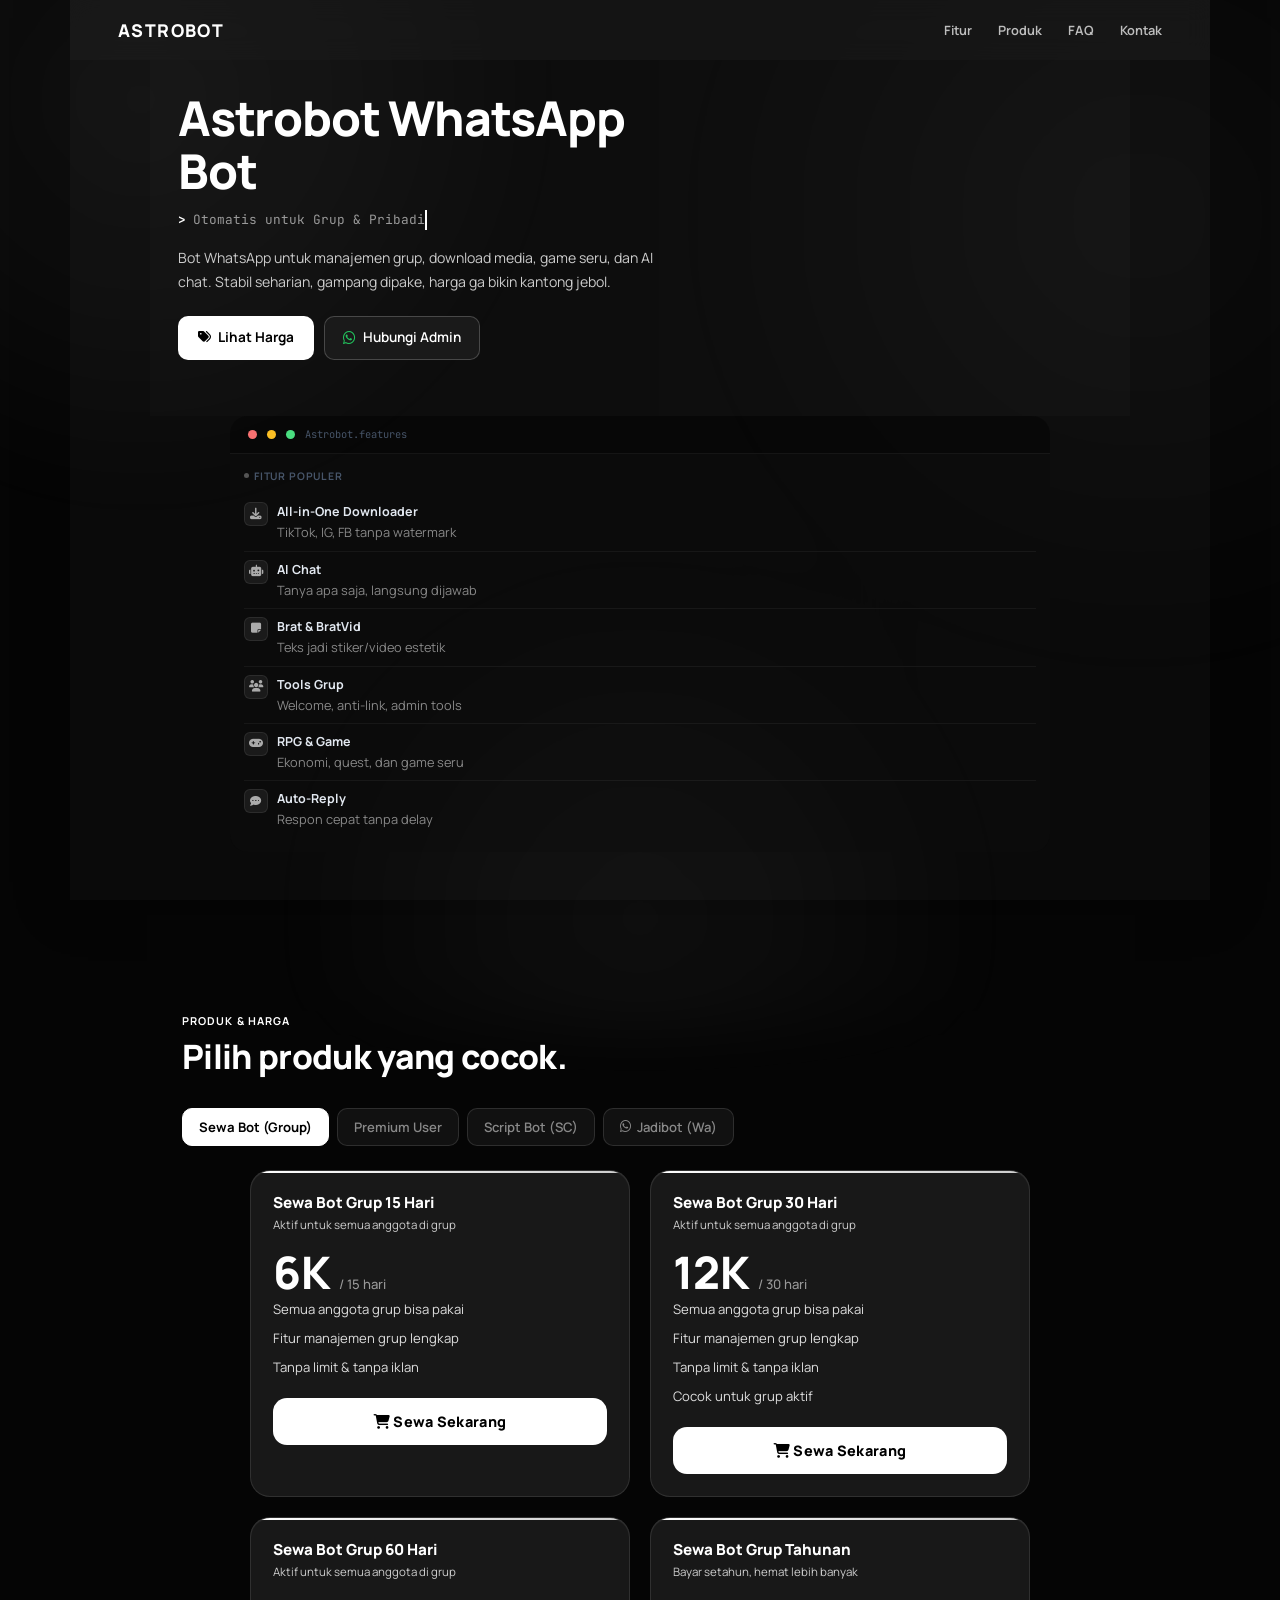
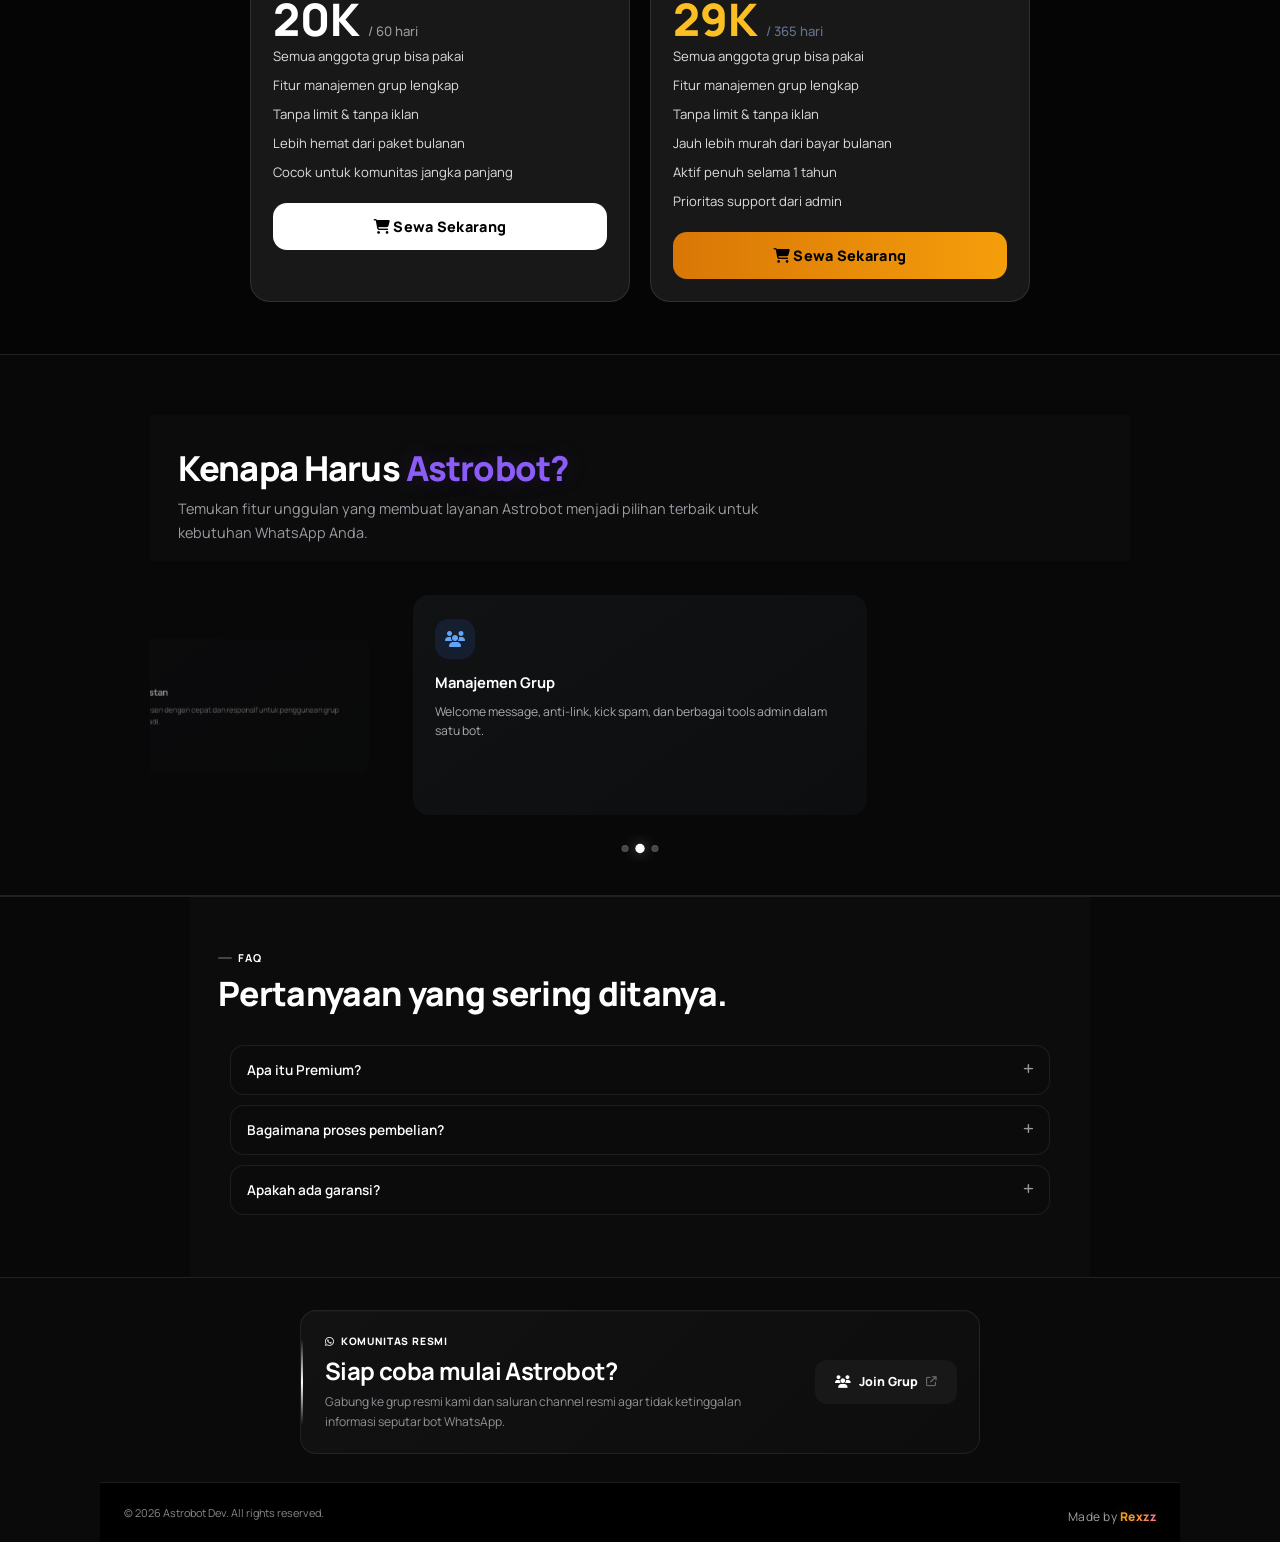
==== index.html @ f9f731cc "Add files via upload" ====
<!DOCTYPE html>

<html lang="id">
<head>
<meta charset="utf-8"/>
<meta content="9" name="astrobot-build"/>
<meta content="Astrobot – Layanan WhatsApp Bot Terbaik &amp; Terpercaya" property="og:title"/>
<meta content="Astrobot Bot WhatsApp, downloader, AI chat, game &amp; fitur lengkap. Stabil 24/7." property="og:description"/>
<meta content="https://g.top4top.io/p_3818177vh0.png" property="og:image"/>
<meta content="https://astrobot" property="og:url"/>
<meta content="website" property="og:type"/>
<meta content="summary_large_image" name="twitter:card"/>
<meta content="https://g.top4top.io/p_3818177vh0.png" name="twitter:image"/>
<link href="" rel="icon" type="image/jpeg"/>
<meta content="width=device-width, initial-scale=1" name="viewport"/>
<title>Astrobot – Layanan WhatsApp Bot Terbaik &amp; Terpercaya</title>
<link href="https://fonts.googleapis.com/css2?family=Manrope:wght@400;500;600;700;800&amp;family=JetBrains+Mono:wght@500&amp;display=swap" rel="stylesheet"/>
<link href="https://cdnjs.cloudflare.com/ajax/libs/font-awesome/6.5.1/css/all.min.css" rel="stylesheet"/>
<link href="https://cdn.jsdelivr.net/npm/swiper@11/swiper-bundle.min.css" rel="stylesheet"/>

<link href="style.css?v=9" rel="stylesheet"/>
</head>
<body>


<div id="authGate" style="display:none !important;position:fixed;inset:0;z-index:99999;background:rgba(0,0,0,0.85);backdrop-filter:blur(8px);align-items:center;justify-content:center;padding:20px;">


  <div id="loginScreen" class="auth-screen active">
    <div class="auth-bg-grid"></div>
    <div class="auth-card">
      <button onclick="closeAuthGate()" style="position:absolute;top:14px;right:14px;width:30px;height:30px;border-radius:7px;background:#1a1a1a;border:1px solid rgba(255,255,255,0.1);color:#666;cursor:pointer;font-size:.8rem;display:flex;align-items:center;justify-content:center;"><i class="fas fa-times"></i></button>
      <div class="auth-logo">
        <span class="auth-logo-dot"></span>
        <span class="auth-logo-name">Astrobot</span>
        <svg width="13" height="18" viewBox="0 0 13 18" fill="none"><defs><linearGradient id="bg2" x1="0" y1="0" x2="0" y2="1"><stop offset="0%" stop-color="#666"/><stop offset="40%" stop-color="#555"/><stop offset="100%" stop-color="#333"/></linearGradient></defs><path d="M8.5 1L1 10.2H6.2L4.5 17L12 7.5H6.8L8.5 1Z" fill="url(#bg2)" stroke="#444" stroke-width="0.3" stroke-linejoin="round"/></svg>
      </div>
      <h1 class="auth-title">Login Diperlukan</h1>
      <p class="auth-sub">Silakan login untuk melanjutkan pembelian</p>

      <p class="auth-footer-note">Dengan masuk, kamu menyetujui syarat & ketentuan Astrobot</p>
    </div>
  </div>


  <div id="usernameScreen" class="auth-screen">
    <div class="auth-bg-grid"></div>
    <div class="auth-card">
      <div class="auth-avatar" id="setupAvatar"></div>
      <h1 class="auth-title">Atur Username</h1>
      <p class="auth-sub">Hei <span id="setupName" style="color:#fff;font-weight:700"></span>! Pilih username unik kamu</p>
      <div class="auth-input-wrap">
        <span class="auth-input-prefix">@</span>
        <input type="text" id="usernameInput" class="auth-input" placeholder="username kamu" maxlength="20" autocomplete="off" spellcheck="false"/>
      </div>
      <p class="auth-input-hint" id="usernameHint">3–20 karakter, huruf/angka/underscore saja</p>
      <button id="btnSaveUsername" class="auth-save-btn" disabled>Simpan & Masuk</button>
    </div>
  </div>


  <div id="loadingScreen" class="auth-screen" style="display:none">
    <div class="auth-bg-grid"></div>
    <div class="auth-spinner-wrap">
      <div class="auth-spinner"></div>
      <p style="color:#aaa;font-size:.85rem;margin-top:16px">Memuat...</p>
    </div>
  </div>

</div>



<div id="mainContent">

<div id="bar"></div>

<div class="overlay" id="ov" onclick="closeMenu()" style="z-index:999998;"></div>

<div class="panel" id="pn" style="z-index:999999;background:rgba(15,15,15,0.85);backdrop-filter:blur(16px);">
<div class="panel-head" style="background:rgba(20,20,20,0.7);backdrop-filter:blur(12px);padding:0;border-bottom:none;position:relative;">
<div id="panelUserInfo" style="display:none;align-items:center;gap:10px;flex:1;min-width:0"></div>
<div id="panelNoUser" class="panel-banner-wrap">
  <div class="panel-banner-thumb">
    <img src="https://g.top4top.io/p_3862802bm1.png" alt="Banner navigasi" loading="lazy"/>
  </div>
</div>
<button class="panel-close" onclick="closeMenu()"><i class="fas fa-times"></i></button>
</div>
<nav class="panel-nav">
<a class="plink" href="#" onclick="closeMenu()"><span class="plink-icon"><i class="fas fa-home"></i></span><span class="plink-text">Beranda</span></a>
<a class="plink" href="#pricing" onclick="closeMenu()"><span class="plink-icon"><i class="fas fa-cube"></i></span><span class="plink-text">Produk</span></a>
<a class="plink" href="#features" onclick="closeMenu()"><span class="plink-icon"><i class="fas fa-star"></i></span><span class="plink-text">Fitur Unggulan</span></a>
<a class="plink" href="#faq" onclick="closeMenu()"><span class="plink-icon"><i class="fas fa-question-circle"></i></span><span class="plink-text">FAQ</span></a>
<a class="plink" href="https://wa.me/6289674097203" target="_blank"><span class="plink-icon"><i class="fas fa-at"></i></span><span class="plink-text">Kontak</span></a>
</nav>
</nav>
  <div class="panel-foot">© 2026 Astrobot · All rights reserved</div>
</div>


<header style="background:rgba(30,30,30,0.55);backdrop-filter:blur(12px);-webkit-backdrop-filter:blur(12px);">
<div class="hdr">
<a class="logo" href="#" style="display:flex;align-items:center;gap:6px;text-decoration:none;">
<span style="font-size:1.1rem;font-weight:900;color:#fff;letter-spacing:.08em;text-transform:uppercase;">ASTROBOT</span>
</a>
<div class="hdr-right">
<nav class="desktop-nav" aria-label="Navigasi desktop">
<a href="#features">Fitur</a>
<a href="#pricing">Produk</a>
<a href="#faq">FAQ</a>
<a href="https://wa.me/6289674097203" target="_blank">Kontak</a>
</nav>
<button class="menu-btn" onclick="openMenu()"><i class="fas fa-bars"></i></button>
</div>
</div>
</header>



<!-- BANNER SLIDER NEUBRUTALISM -->
<div class="nb-slider-outer swiper nbSwiper" aria-label="Highlight Astrobot">
  <div class="nb-slider-track swiper-wrapper" id="nbTrack">
    <!-- Slide 1 -->
    <div class="nb-slide swiper-slide">
      <img src="https://raw.githubusercontent.com/rexxzastrobotz/Web-resmi-/main/IMG-20260729-WA0029.jpg" alt="Astrobot 1" loading="lazy"/>
      <div class="nb-slide-overlay">
        <div class="nb-slide-badge">BOT</div>
        <div class="nb-slide-title">ASTROBOT MD</div>
      </div>
    </div>
    <!-- Slide 2 -->
    <div class="nb-slide swiper-slide">
      <img src="https://raw.githubusercontent.com/rexxzastrobotz/Web-resmi-/main/246c60e4-3d2f-4318-bc8f-54a7ca9596e7.jpeg" alt="Astrobot 2" loading="lazy"/>
      <div class="nb-slide-overlay">
        <div class="nb-slide-badge">RPG</div>
        <div class="nb-slide-title">GAME & RPG</div>
        <div class="nb-slide-sub">Level, EXP, Dungeon & 100+ Fitur</div>
      </div>
    </div>
    <!-- Slide 3 -->
    <div class="nb-slide swiper-slide">
      <img src="https://raw.githubusercontent.com/rexxzastrobotz/Web-resmi-/main/IMG-20260628-WA0041.jpg" alt="Astrobot 3" loading="lazy"/>
      <div class="nb-slide-overlay">
        <div class="nb-slide-badge">AI</div>
        <div class="nb-slide-title">AI & TOOLS</div>
        <div class="nb-slide-sub">GPT, Gemini, Downloader & Sticker</div>
      </div>
    </div>
  </div>
  <!-- Dots -->
  <div class="nb-dots">
    <span class="nb-dot active" onclick="nbGoTo(0)"></span>
    <span class="nb-dot" onclick="nbGoTo(1)"></span>
    <span class="nb-dot" onclick="nbGoTo(2)"></span>
  </div>
</div>
<!-- END BANNER SLIDER -->

<section>
<div class="hero">
<div class="hero-grid">

<div>
<div class="hero-badge" style="display:flex;align-items:center;gap:5px;visibility:hidden;height:0;margin-bottom:0;padding:0;border:none;background:transparent;"></div>
<h1>Astrobot <span>WhatsApp</span> Bot</h1>
<div class="type-wrap">
<span class="typed">Otomatis untuk Grup &amp; Pribadi</span>
</div>
<p class="hero-desc">Bot WhatsApp untuk manajemen grup, download media, game seru, dan AI chat. Stabil seharian, gampang dipake, harga ga bikin kantong jebol.</p>
<div class="hero-btns">
<a class="btn-purple" href="#pricing"><i class="fas fa-tags" style="font-size:.8rem"></i> Lihat Harga</a>
<a class="btn-outline" href="https://wa.me/6289674097203" target="_blank"><i class="fab fa-whatsapp" style="color:#22c55e;font-size:.9rem"></i> Hubungi Admin</a>
</div>
</div>

</div>
</div>

<div id="features">
<div class="feat-card rv d2">
<div class="fc-head">
<span class="tl-d tl-r"></span>
<span class="tl-d tl-y"></span>
<span class="tl-d tl-g"></span>
<span>Astrobot.features</span>
</div>
<div class="fc-body">
<div class="fc-lbl">Fitur Populer</div>
<ul class="feat-list">
<li class="feat-item">
<span class="fi-ic"><i class="fas fa-download"></i></span>
<span><b>All-in-One Downloader</b>TikTok, IG, FB tanpa watermark</span>
</li>
<li class="feat-item">
<span class="fi-ic"><i class="fas fa-robot"></i></span>
<span><b>AI Chat</b>Tanya apa saja, langsung dijawab</span>
</li>
<li class="feat-item">
<span class="fi-ic"><i class="fas fa-sticky-note"></i></span>
<span><b>Brat &amp; BratVid</b>Teks jadi stiker/video estetik</span>
</li>
<li class="feat-item">
<span class="fi-ic"><i class="fas fa-users"></i></span>
<span><b>Tools Grup</b>Welcome, anti-link, admin tools</span>
</li>
<li class="feat-item">
<span class="fi-ic"><i class="fas fa-gamepad"></i></span>
<span><b>RPG &amp; Game</b>Ekonomi, quest, dan game seru</span>
</li>
<li class="feat-item">
<span class="fi-ic"><i class="fas fa-comment-dots"></i></span>
<span><b>Auto-Reply</b>Respon cepat tanpa delay</span>
</li>
</ul>
</div>
</div>
</div>
</div>
</div>
</section>

<div class="lower-unified-bg">


<section id="pricing">
<div class="sec">
<div class="sec-lbl">Produk &amp; Harga</div>
<h2 class="sec-title rv">Pilih produk <span>yang cocok.</span></h2>


<div class="pricing-tabs">
  <button onclick="filterPricing('group')" id="tab-group" class="pricing-tab active-tab">
    Sewa Bot (Group)
  </button>
  <button onclick="filterPricing('script')" id="tab-script" class="pricing-tab">
    Premium User
  </button>
  <button onclick="filterPricing('scriptbot')" id="tab-scriptbot" class="pricing-tab">
    Script Bot (SC)
  </button>
  <button onclick="filterPricing('jadibot')" id="tab-jadibot" class="pricing-tab">
    <i class="fab fa-whatsapp" aria-hidden="true"></i> Jadibot (Wa)
  </button>

</div>

<div class="pricing-wrap pricing-wrap-group" id="pricing-group" style="position:relative;">

<div class="nc rv d1" style="position:relative;overflow:hidden;">
<div class="nc-top">
<div>
<div class="nc-name">Sewa Bot Grup 15 Hari</div>
<div class="nc-sub">Aktif untuk semua anggota di grup</div>
</div>
</div>
<div class="nc-price">6K <span class="nc-per">/ 15 hari</span></div>
<div class="nc-bens">
<div class="nc-ben">Semua anggota grup bisa pakai</div>
<div class="nc-ben">Fitur manajemen grup lengkap</div>
<div class="nc-ben">Tanpa limit &amp; tanpa iklan</div>
</div>
<button class="nc-cta" onclick="openOrder('Sewa Bot Grup 15 Hari', '6K', '15 hari')"><i class="fas fa-shopping-cart"></i> Sewa Sekarang</button>
</div>

<div class="nc rv d2" style="position:relative;overflow:hidden;">
<div class="nc-top">
<div>
<div class="nc-name">Sewa Bot Grup 30 Hari</div>
<div class="nc-sub">Aktif untuk semua anggota di grup</div>
</div>
</div>
<div class="nc-price">12K <span class="nc-per">/ 30 hari</span></div>
<div class="nc-bens">
<div class="nc-ben">Semua anggota grup bisa pakai</div>
<div class="nc-ben">Fitur manajemen grup lengkap</div>
<div class="nc-ben">Tanpa limit &amp; tanpa iklan</div>
<div class="nc-ben">Cocok untuk grup aktif</div>
</div>
<button class="nc-cta" onclick="openOrder('Sewa Bot Grup 30 Hari', '12K', '30 hari')"><i class="fas fa-shopping-cart"></i> Sewa Sekarang</button>
</div>

<div class="nc rv d3" style="position:relative;overflow:hidden;">
<div class="nc-top">
<div>
<div class="nc-name">Sewa Bot Grup 60 Hari</div>
<div class="nc-sub">Aktif untuk semua anggota di grup</div>
</div>
</div>
<div class="nc-price">20K <span class="nc-per">/ 60 hari</span></div>
<div class="nc-bens">
<div class="nc-ben">Semua anggota grup bisa pakai</div>
<div class="nc-ben">Fitur manajemen grup lengkap</div>
<div class="nc-ben">Tanpa limit &amp; tanpa iklan</div>
<div class="nc-ben">Lebih hemat dari paket bulanan</div>
<div class="nc-ben">Cocok untuk komunitas jangka panjang</div>
</div>
<button class="nc-cta" onclick="openOrder('Sewa Bot Grup 60 Hari', '20K', '60 hari')"><i class="fas fa-shopping-cart"></i> Sewa Sekarang</button>
</div>

<div class="nc nc-perm-glow rv d4" style="position:relative;overflow:hidden;" id="card-permanen">
<div class="nc-shimmer"></div>
<div class="nc-top">
<div>
<div class="nc-name">Sewa Bot Grup Tahunan</div>
<div class="nc-sub">Bayar setahun, hemat lebih banyak</div>
</div>
</div>
<div class="nc-price" style="color:#fbbf24">29K <span class="nc-per" style="color:#64748b">/ 365 hari</span></div>
<div class="nc-bens">
<div class="nc-ben">Semua anggota grup bisa pakai</div>
<div class="nc-ben">Fitur manajemen grup lengkap</div>
<div class="nc-ben">Tanpa limit &amp; tanpa iklan</div>
<div class="nc-ben">Jauh lebih murah dari bayar bulanan</div>
<div class="nc-ben">Aktif penuh selama 1 tahun</div>
<div class="nc-ben">Prioritas support dari admin</div>
</div>
<button class="nc-cta" onclick="openOrder('Sewa Bot Grup Tahunan', '29K', '365 hari')" style="background:linear-gradient(90deg,#d97706,#f59e0b)"><i class="fas fa-shopping-cart"></i> Sewa Sekarang</button>
</div>
</div>
</div><!-- end pricing-group -->


<div id="pricing-script" style="display:none;">
<div class="pricing-unavailable rv d1" style="margin-bottom:18px;background:rgba(24,24,24,0.78);border:1px solid rgba(255,255,255,0.08);box-shadow:inset 0 1px 0 rgba(255,255,255,0.06);">
  <div class="pricing-unavailable-icon" style="color:#ffffff;">✦</div>
  <div class="pricing-unavailable-title" style="color:#ffffff;">Tidak Tersedia</div>
  <div class="pricing-unavailable-text" style="color:#cccccc;">Paket premium sedang belum dibuka untuk saat ini.</div>
</div>
</div><!-- end pricing-script -->


<div id="pricing-scriptbot" style="display:none;">
<div class="pricing-wrap">
<div class="nc rv d1">
<div class="nc-top">
<div>
<div class="nc-name">Script Astrobot MD</div>
<div class="nc-sub">Free Update Selamanya</div>
</div>
</div>
<div class="nc-price">50.000 <span class="nc-per">/ lifetime</span></div>
<div class="nc-bens">
<div class="nc-ben">Free update selamanya</div>
<div class="nc-ben">ESM Module & Node 18/20/22</div>
<div class="nc-ben">Multi Device & Pairing Code</div>
</div>
<button class="nc-cta" onclick="openScriptBotDetail()"><i class="fas fa-shopping-cart"></i> Detail Produk</button>
</div>
</div>
</div><!-- end pricing-scriptbot -->


<div id="pricing-jadibot" style="display:none;">
<div class="pricing-wrap pricing-wrap-jadibot">
<article class="jadibot-plan jadibot-is-coming-soon rv d1" aria-label="Jadibot Coming Soon">
<div class="jadibot-plan-head">
<div class="jadibot-plan-name">Free</div>
<p class="jadibot-plan-desc">Paket gratis tanpa batas waktu untuk penggunaan dasar chatbot dengan iklan aktif.</p>
</div>

<div class="jadibot-plan-price">Gratis</div>

<div class="jadibot-plan-divider"></div>

<ul class="jadibot-plan-features" aria-label="Fitur Jadibot gratis">
<li>
<span class="jadibot-feature-icon"><i class="far fa-calendar-check" aria-hidden="true"></i></span>
<span><strong>Life Time</strong> <em>Aktif</em></span>
</li>
<li>
<span class="jadibot-feature-icon"><i class="fas fa-user-check" aria-hidden="true"></i></span>
<span><strong>1</strong> <em>Nomor Owner</em></span>
</li>
<li>
<span class="jadibot-feature-icon"><i class="fas fa-microchip" aria-hidden="true"></i></span>
<span><strong>Life Time</strong> <em>Respons</em></span>
</li>
<li class="jadibot-feature-off">
<span class="jadibot-feature-icon"><i class="fas fa-times" aria-hidden="true"></i></span>
<span><em>Kustomisasi</em></span>
</li>
<li>
<span class="jadibot-feature-icon jadibot-ad-icon">Ad</span>
<span><em>Termasuk Iklan</em></span>
</li>
</ul>

<span class="jadibot-plan-cta" aria-hidden="true">
<i class="fab fa-whatsapp" aria-hidden="true"></i> Mulai Gratis
</span>
<div class="jadibot-coming-soon" role="status" aria-label="Jadibot segera hadir">
<span class="jadibot-coming-soon-text">Coming Soon</span>
</div>
</article>
</div>
</div><!-- end pricing-jadibot -->

</div>
</section>



<section class="why-sec">
  <div class="sec why-shizuku">
    <h2 class="why-shizuku-title">Kenapa Harus <span>Astrobot?</span></h2>
    <p class="why-shizuku-desc">Temukan fitur unggulan yang membuat layanan Astrobot menjadi pilihan terbaik untuk kebutuhan WhatsApp Anda.</p>
  </div>

  <div class="why-marquee swiper whySwiper" aria-label="Keunggulan Astrobot">
    <div class="why-marquee-track swiper-wrapper">
      <div class="why-card swiper-slide">
        <div class="why-ic ic-p"><i class="fas fa-bolt"></i></div>
        <div class="why-t">Respon Instan</div>
        <div class="why-d">Menjawab pesan dengan cepat dan responsif untuk penggunaan grup maupun pribadi.</div>
      </div>
      <div class="why-card swiper-slide">
        <div class="why-ic ic-b"><i class="fas fa-users"></i></div>
        <div class="why-t">Manajemen Grup</div>
        <div class="why-d">Welcome message, anti-link, kick spam, dan berbagai tools admin dalam satu bot.</div>
      </div>
      <div class="why-card swiper-slide">
        <div class="why-ic ic-g"><i class="fas fa-server"></i></div>
        <div class="why-t">Server Stabil</div>
        <div class="why-d">Layanan dijaga tetap aktif dan stabil agar bot siap digunakan kapan dibutuhkan.</div>
      </div>
    </div>
    <div class="why-pagination" aria-label="Pilih kartu keunggulan"></div>
  </div>
</section>

<section class="faq-sec" id="faq">
<div class="sec">
<div class="sec-lbl">FAQ</div>
<h2 class="sec-title rv">Pertanyaan <span>yang sering ditanya.</span></h2>
<div class="faq-item rv d1">
<button class="faq-btn" onclick="toggleFaq(this)">Apa itu Premium? <i class="fas fa-plus"></i></button>
<div class="faq-body"><div class="faq-inner"><ul>
<li>Premium adalah membership bot untuk pribadi dan grup pribadi.</li>
<li>Akses ke semua fitur dengan limit unlimited.</li>
<li>Permanen berlaku selama bot masih beroperasi.</li>
<li>Tidak akan hilang meski bot berganti nomor.</li>
<li>Akan hilang jika kamu mengganti nomor WhatsApp.</li>
<li>Tidak dapat dipindahkan ke nomor lain &amp; tidak dapat direfund.</li>
</ul></div></div>
</div>
<div class="faq-item rv d2">
<button class="faq-btn" onclick="toggleFaq(this)">Bagaimana proses pembelian? <i class="fas fa-plus"></i></button>
<div class="faq-body"><div class="faq-inner"><ul>
<li>Pilih paket yang diinginkan dari halaman harga.</li>
<li>Hubungi admin via WhatsApp di nomor yang tertera.</li>
<li>Lakukan pembayaran sesuai metode yang dipilih.</li>
<li>Kirim bukti pembayaran ke admin.</li>
<li>Bot diaktifkan dalam 1–2 jam setelah verifikasi.</li>
</ul></div></div>
</div>
<div class="faq-item rv d3">
<button class="faq-btn" onclick="toggleFaq(this)">Apakah ada garansi? <i class="fas fa-plus"></i></button>
<div class="faq-body"><div class="faq-inner"><ul>
<li>Garansi 30 hari untuk paket permanen.</li>
<li>Bot down lebih dari 24 jam = ekstensi masa aktif gratis.</li>
<li>Support 24/7 via WhatsApp   admin selalu siap membantu.</li>
</ul></div></div>
</div>
</div>
</section>





<footer style="background:#000000;border-top:1px solid rgba(255,255,255,0.1);padding:0">

<div class="footer-community-area">
  <div class="community-invite">
    <span class="community-invite-badge"><i class="fab fa-whatsapp" aria-hidden="true"></i> Komunitas Resmi</span>
    <h2>Siap coba mulai Astrobot?</h2>
    <p>Gabung ke grup resmi kami dan saluran channel resmi agar tidak ketinggalan informasi seputar bot WhatsApp.</p>
    <a class="community-invite-btn" href="grup.html" target="_blank" rel="noopener noreferrer">
      <i class="fas fa-users" aria-hidden="true"></i>
      <span>Join Grup</span>
      <i class="fas fa-arrow-up-right-from-square" aria-hidden="true"></i>
    </a>
  </div>
</div>

<div class="ftr-catatan-wrap" style="max-width:860px;margin:0 auto;padding:0 24px 24px">
<div style="background:#1a1a1a;border:1px solid rgba(255,255,255,0.1);border-radius:10px;padding:14px 18px;font-size:.75rem;color:#888888;line-height:1.7">
<strong style="color:#cccccc;display:block;margin-bottom:4px">Catatan Penting:</strong>
      Astrobot tidak menyediakan fitur bug WhatsApp, push kontak massal, maupun penjualan panel bot. Kami berkomitmen menjaga kenyamanan publik dan menggunakan bot hanya untuk fitur yang aman, wajar, dan bermanfaat.
    </div>
</div>

<div class="ftr-bottom" style="border-top:1px solid rgba(255,255,255,0.1);padding:16px 24px;text-align:center">
<div class="ft-copy">© <span id="yr">2026</span> Astrobot Dev. All rights reserved.</div>
<div class="footer-made-by">Made by <span class="footer-sanzo">Rexzz</span></div>
</div>
</footer>
</div><!-- end lower-unified-bg -->
<script src="https://cdn.jsdelivr.net/npm/swiper@11/swiper-bundle.min.js"></script>


<div id="scriptSaleModal" onclick="if(event.target===this)closeScriptModal()" style="display:none;position:fixed;inset:0;z-index:9999;background:rgba(0,0,0,0.9);overflow-y:auto;">
<div style="max-width:680px;margin:40px auto;padding:16px;animation:slideUp .25s ease;">
<div style="background:#0d0d0d;border:1px solid #2a2a2a;border-radius:12px;overflow:hidden;">

<div style="display:flex;align-items:center;justify-content:space-between;padding:18px 20px;border-bottom:1px solid #1a1a1a;">
<span style="color:#fff;font-weight:700;font-size:1rem;">Script Bot Astrobot</span>
<button onclick="closeScriptModal()" style="background:#1a1a1a;border:1px solid #2a2a2a;color:#888;width:30px;height:30px;border-radius:6px;cursor:pointer;font-size:14px;display:flex;align-items:center;justify-content:center;"><svg width="13" height="13" viewBox="0 0 24 24" fill="none" stroke="currentColor" stroke-width="2.5" stroke-linecap="round" stroke-linejoin="round"><line x1="18" y1="6" x2="6" y2="18"/><line x1="6" y1="6" x2="18" y2="18"/></svg></button>
</div>

<div style="margin:16px 20px;border-radius:8px;overflow:hidden;border:1px solid #1a1a1a;">
<div style="position:relative;width:100%;padding-top:56.25%;background:#111;overflow:hidden;">
<img alt="Astrobot" src="https://cdn.nekohime.site/file/ujz0uvGt.jpeg" style="position:absolute;inset:0;width:100%;height:100%;object-fit:cover;display:block;"/>
<div style="position:absolute;inset:0;background:linear-gradient(to top,rgba(0,0,0,.75) 0%,transparent 60%);display:flex;flex-direction:column;justify-content:flex-end;padding:16px;">
<div style="font-size:1.1rem;font-weight:900;color:#fff;line-height:1.2;">Astrobot DIGITAL</div>
<div style="font-size:.75rem;color:rgba(255,255,255,.7);margin:4px 0 8px;">WhatsApp Bot • Version 3.0.0 • ESM Module</div>
<div style="display:flex;gap:6px;flex-wrap:wrap;">
<span style="background:rgba(0,0,0,.5);border:1px solid rgba(255,255,255,.2);color:#fff;padding:2px 9px;border-radius:4px;font-size:11px;backdrop-filter:blur(4px);">1007+ Plugins</span>
<span style="background:rgba(0,0,0,.5);border:1px solid rgba(255,255,255,.2);color:#fff;padding:2px 9px;border-radius:4px;font-size:11px;backdrop-filter:blur(4px);">Baileys ORI</span>
<span style="background:rgba(0,0,0,.5);border:1px solid rgba(255,255,255,.2);color:#fff;padding:2px 9px;border-radius:4px;font-size:11px;backdrop-filter:blur(4px);">Node 18/20/22</span>
</div>
</div>
</div>
</div>

<div style="display:grid;grid-template-columns:1fr 1fr;gap:10px;padding:0 20px 16px;">
<div style="background:#111;border:1px solid #1e1e1e;border-radius:8px;padding:14px;">
<div style="color:#fff;font-weight:700;font-size:.82rem;margin-bottom:10px;">Info System</div>
<ul style="list-style:none;padding:0;margin:0;color:#666;font-size:.8rem;line-height:1.9;">
<li><span style="color:#555;">▸</span> Type: <strong style="color:#ccc;">ESM Module</strong></li>
<li><span style="color:#555;">▸</span> Node: <strong style="color:#ccc;">18 / 20 / 22</strong></li>
<li><span style="color:#555;">▸</span> Baileys: <strong style="color:#ccc;">ORI Whiskeysockets</strong></li>
<li><span style="color:#555;">▸</span> Pairing Code: <strong style="color:#ccc;">✅ Support</strong></li>
<li><span style="color:#555;">▸</span> Multi Device: <strong style="color:#ccc;">✅ Support</strong></li>
</ul>
</div>
<div style="background:#111;border:1px solid #1e1e1e;border-radius:8px;padding:14px;">
<div style="color:#fff;font-weight:700;font-size:.82rem;margin-bottom:10px;">Info Database</div>
<ul style="list-style:none;padding:0;margin:0;color:#666;font-size:.8rem;line-height:1.9;">
<li><span style="color:#555;">▸</span> Database: <strong style="color:#ccc;">SQLite</strong></li>
<li><span style="color:#555;">▸</span> RPG &amp; Bank: <strong style="color:#ccc;">✅ Ada</strong></li>
<li><span style="color:#555;">▸</span> Money &amp; Level: <strong style="color:#ccc;">✅ Ada</strong></li>
<li><span style="color:#555;">▸</span> User Data: <strong style="color:#ccc;">✅ Tersimpan</strong></li>
<li><span style="color:#555;">▸</span> Cache System: <strong style="color:#ccc;">✅ Optimized</strong></li>
</ul>
</div>
<div style="background:#111;border:1px solid #1e1e1e;border-radius:8px;padding:14px;">
<div style="color:#fff;font-weight:700;font-size:.82rem;margin-bottom:10px;">Total Fitur</div>
<ul style="list-style:none;padding:0;margin:0;color:#666;font-size:.8rem;line-height:1.9;">
<li><span style="color:#555;">▸</span> Total Fitur: <strong style="color:#ccc;">900+</strong></li>
<li><span style="color:#555;">▸</span> Plugins: <strong style="color:#ccc;">1007+</strong></li>
<li><span style="color:#555;">▸</span> System File: <strong style="color:#ccc;">42+</strong></li>
<li><span style="color:#555;">▸</span> Kategori: <strong style="color:#ccc;">30+</strong></li>
</ul>
</div>
<div style="background:#111;border:1px solid #1e1e1e;border-radius:8px;padding:14px;">
<div style="color:#fff;font-weight:700;font-size:.82rem;margin-bottom:10px;">Menu Populer</div>
<div style="display:flex;flex-wrap:wrap;gap:5px;">
<span style="background:#1a1a1a;border:1px solid #2a2a2a;color:#aaa;padding:2px 8px;border-radius:4px;font-size:11px;">AI</span>
<span style="background:#1a1a1a;border:1px solid #2a2a2a;color:#aaa;padding:2px 8px;border-radius:4px;font-size:11px;">Downloader</span>
<span style="background:#1a1a1a;border:1px solid #2a2a2a;color:#aaa;padding:2px 8px;border-radius:4px;font-size:11px;">Game</span>
<span style="background:#1a1a1a;border:1px solid #2a2a2a;color:#aaa;padding:2px 8px;border-radius:4px;font-size:11px;">RPG</span>
<span style="background:#1a1a1a;border:1px solid #2a2a2a;color:#aaa;padding:2px 8px;border-radius:4px;font-size:11px;">Stiker</span>
<span style="background:#1a1a1a;border:1px solid #2a2a2a;color:#aaa;padding:2px 8px;border-radius:4px;font-size:11px;">Tools</span>
<span style="background:#1a1a1a;border:1px solid #2a2a2a;color:#aaa;padding:2px 8px;border-radius:4px;font-size:11px;">Fun</span>
<span style="background:#1a1a1a;border:1px solid #2a2a2a;color:#aaa;padding:2px 8px;border-radius:4px;font-size:11px;">Internet</span>
<span style="background:#1a1a1a;border:1px solid #2a2a2a;color:#aaa;padding:2px 8px;border-radius:4px;font-size:11px;">Group</span>
<span style="background:#1a1a1a;border:1px solid #2a2a2a;color:#aaa;padding:2px 8px;border-radius:4px;font-size:11px;">Audio</span>
<span style="background:#1a1a1a;border:1px solid #2a2a2a;color:#aaa;padding:2px 8px;border-radius:4px;font-size:11px;">News</span>
<span style="background:#1a1a1a;border:1px solid #2a2a2a;color:#aaa;padding:2px 8px;border-radius:4px;font-size:11px;">Search</span>
</div>
</div>
</div>

<div style="padding:0 20px 16px;">
<div style="background:#111;border:1px solid #1e1e1e;border-radius:8px;padding:14px;">
<div style="color:#fff;font-weight:700;font-size:.82rem;margin-bottom:10px;">Fitur Unggulan</div>
<div style="display:grid;grid-template-columns:1fr 1fr;gap:4px;">
<div style="font-size:.78rem;color:#888;">All-in-One Downloader</div>
<div style="font-size:.78rem;color:#888;">AI Chat (GPT, Gemini)</div>
<div style="font-size:.78rem;color:#888;">Brat &amp; BratVid Stiker</div>
<div style="font-size:.78rem;color:#888;">Anti-Link &amp; Anti-Spam</div>
<div style="font-size:.78rem;color:#888;">RPG Economy &amp; Quest</div>
<div style="font-size:.78rem;color:#888;">Auto-Reply Cepat</div>
<div style="font-size:.78rem;color:#888;">Welcome &amp; Goodbye</div>
<div style="font-size:.78rem;color:#888;">Admin Tools Lengkap</div>
</div>
</div>
</div>

<div style="padding:0 20px 20px;display:flex;flex-direction:column;align-items:center;gap:10px;border-top:1px solid #1a1a1a;padding-top:16px;">
<p style="color:#555;font-size:.82rem;margin:0;">Hubungi admin untuk info harga &amp; pembelian</p>
<a href="https://wa.me/6289674097203?text=Halo%20min%2C%20saya%20tertarik%20beli%20script%20Astrobot%20Digital%20%E2%9A%A1" style="display:inline-flex;align-items:center;gap:8px;background:#ffffff;color:#000;padding:10px 24px;border-radius:8px;font-weight:700;font-size:.9rem;text-decoration:none;border:1px solid #333;" target="_blank">
<i class="fab fa-whatsapp" style="color:#22c55e;"></i> Beli Script Sekarang
        </a>
</div>
</div>
</div>
</div>



<div id="orderModal" style="position:fixed;inset:0;z-index:99996;background:#0a0a0a;overflow-y:auto;transform:translateX(100%);transition:transform .35s cubic-bezier(.4,0,.2,1);visibility:hidden;">

  <!-- TOP NAV -->
  <div style="position:sticky;top:0;z-index:10;background:rgba(10,10,10,0.85);backdrop-filter:blur(16px);-webkit-backdrop-filter:blur(16px);border-bottom:1px solid rgba(255,255,255,0.08);display:flex;align-items:center;justify-content:space-between;padding:0 16px;height:60px;">
    <button onclick="closeOrder()" style="display:flex;align-items:center;justify-content:center;width:38px;height:38px;background:none;border:none;color:#ccc;cursor:pointer;font-family:inherit;border-radius:8px;transition:.15s;" onmouseover="this.style.background='rgba(255,255,255,0.06)'" onmouseout="this.style.background='none'">
      <svg width="22" height="22" viewBox="0 0 24 24" fill="none" stroke="currentColor" stroke-width="2.5" stroke-linecap="round" stroke-linejoin="round"><path d="M19 12H5M12 19l-7-7 7-7"/></svg>
    </button>
    <div style="font-size:.95rem;font-weight:700;color:#fff;letter-spacing:.01em;">Detail Produk</div>
    <button onclick="openMenu()" style="width:38px;height:38px;border-radius:8px;background:#111111;border:1px solid rgba(255,255,255,0.12);color:#fff;display:flex;align-items:center;justify-content:center;cursor:pointer;font-size:.9rem;transition:.15s;" onmouseover="this.style.background='#1a1a1a'" onmouseout="this.style.background='#111111'">
      <i class="fas fa-bars"></i>
    </button>
  </div>

  <!-- MAIN CONTENT -->
  <div style="max-width:680px;margin:0 auto;padding:0 0 120px;">

    <!-- DESKRIPSI -->
    <div style="padding:20px 16px 0;">
      <p style="font-size:.9rem;color:#aaa;line-height:1.8;margin-bottom:18px;">
        Bot disewakan khusus untuk dimasukkan ke dalam grup WhatsApp. Cocok untuk meramaikan grup, membantu admin, dan menyediakan berbagai fitur hiburan serta utilitas otomatis.
      </p>
    </div>


    <div style="padding:0 16px 16px;">
      <div style="font-size:.95rem;font-weight:700;color:#fff;margin-bottom:12px;">Fitur Bot Group:</div>
      <ul style="list-style:disc;padding-left:20px;margin:0;display:flex;flex-direction:column;gap:6px;">
        <li style="font-size:.9rem;color:#ccc;">Game seru (tebak gambar, quiz, dll)</li>
        <li style="font-size:.9rem;color:#ccc;">Fun command &amp; hiburan</li>
        <li style="font-size:.9rem;color:#ccc;">Auto welcome &amp; goodbye member</li>
        <li style="font-size:.9rem;color:#ccc;">Anti link / anti spam</li>
        <li style="font-size:.9rem;color:#ccc;">Anti toxic / kata kasar</li>
        <li style="font-size:.9rem;color:#ccc;">Tag semua / hidetag</li>
        <li style="font-size:.9rem;color:#ccc;">Sticker &amp; converter media</li>
        <li style="font-size:.9rem;color:#ccc;">Downloader (TikTok, IG, dll)</li>
        <li style="font-size:.9rem;color:#ccc;">Random anime / quotes / dll</li>
        <li style="font-size:.9rem;color:#ccc;">Leveling &amp; rank member</li>
        <li style="font-size:.9rem;color:#ccc;">AFK system</li>
        <li style="font-size:.9rem;color:#ccc;">Vote &amp; polling grup</li>
      </ul>
    </div>


    <div style="padding:0 16px 16px;">
      <div style="font-size:.95rem;font-weight:700;color:#fff;margin-bottom:12px;">Fungsi Admin:</div>
      <ul style="list-style:disc;padding-left:20px;margin:0;display:flex;flex-direction:column;gap:6px;">
        <li style="font-size:.9rem;color:#ccc;">Kick / add member (jika bot admin)</li>
        <li style="font-size:.9rem;color:#ccc;">Close / open grup</li>
        <li style="font-size:.9rem;color:#ccc;">Reset link grup</li>
        <li style="font-size:.9rem;color:#ccc;">Promote / demote</li>
        <li style="font-size:.9rem;color:#ccc;">Anti link grup lain</li>
        <li style="font-size:.9rem;color:#ccc;">Anti virtex / anti bug</li>
      </ul>
    </div>


    <div style="padding:0 16px 16px;">
      <div style="font-size:.95rem;font-weight:700;color:#fff;margin-bottom:12px;">Cocok Untuk:</div>
      <ul style="list-style:disc;padding-left:20px;margin:0;display:flex;flex-direction:column;gap:6px;">
        <li style="font-size:.9rem;color:#ccc;">Grup komunitas</li>
        <li style="font-size:.9rem;color:#ccc;">Grup tongkrongan</li>
        <li style="font-size:.9rem;color:#ccc;">Grup publik / open member</li>
        <li style="font-size:.9rem;color:#ccc;">Grup roleplay / game</li>
        <li style="font-size:.9rem;color:#ccc;">Grup jual beli biar rame</li>
      </ul>
    </div>


    <div style="padding:0 16px 16px;">
      <div style="font-size:.95rem;font-weight:700;color:#fff;margin-bottom:12px;">Ketentuan Sewa:</div>
      <ul style="list-style:disc;padding-left:20px;margin:0;display:flex;flex-direction:column;gap:6px;">
        <li style="font-size:.9rem;color:#ccc;">Bot dimasukkan ke grup Anda</li>
        <li style="font-size:.9rem;color:#ccc;">Durasi sesuai paket sewa</li>
        <li style="font-size:.9rem;color:#ccc;">Owner grup bebas menggunakan fitur bot</li>
        <li style="font-size:.9rem;color:#ccc;">Bot online 24 jam (selama server normal)</li>
        <li style="font-size:.9rem;color:#ccc;">Tidak untuk spam / bug grup lain</li>
      </ul>
      <p style="font-size:.85rem;color:#888;font-style:italic;margin-top:12px;">Bot siap meramaikan grup + membantu admin otomatis</p>
    </div>


    <div style="height:1px;background:#1e1e1e;margin:8px 16px 24px;"></div>

    <!-- HARGA -->
    <div style="padding:0 16px;">
      <div style="font-size:1.6rem;font-weight:900;color:#fff;margin-bottom:6px;" id="orderHargaBesar">Rp 6.000</div>
    </div>


    <div style="padding:0 16px;">
      <!-- Stok -->
      <div style="display:flex;align-items:center;gap:8px;margin-bottom:20px;">
        <svg width="18" height="18" viewBox="0 0 24 24" fill="none"><circle cx="12" cy="12" r="10" fill="#22c55e"/><path d="M7 12.5l3.5 3.5 6-7" stroke="#fff" stroke-width="2" stroke-linecap="round" stroke-linejoin="round"/></svg>
        <span style="font-size:.9rem;color:#22c55e;font-weight:700;">Stok Tersedia</span>
      </div>


      <div style="display:flex;align-items:center;gap:10px;padding-bottom:40px;">
        <button id="orderBeliBtn" onclick="handleBeli()"
          style="width:100%;display:flex;align-items:center;justify-content:center;gap:8px;background:#fff;color:#000;padding:13px 16px;border-radius:10px;font-weight:800;font-size:.92rem;border:none;cursor:pointer;transition:.2s;letter-spacing:.01em;">
          <svg width="18" height="18" viewBox="0 0 24 24" fill="#25d366"><path d="M17.472 14.382c-.297-.149-1.758-.867-2.03-.967-.273-.099-.471-.148-.67.15-.197.297-.767.966-.94 1.164-.173.199-.347.223-.644.075-.297-.15-1.255-.463-2.39-1.475-.883-.788-1.48-1.761-1.653-2.059-.173-.297-.018-.458.13-.606.134-.133.298-.347.446-.52.149-.174.198-.298.298-.497.099-.198.05-.371-.025-.52-.075-.149-.669-1.612-.916-2.207-.242-.579-.487-.5-.669-.51-.173-.008-.371-.01-.57-.01-.198 0-.52.074-.792.372-.272.297-1.04 1.016-1.04 2.479 0 1.462 1.065 2.875 1.213 3.074.149.198 2.096 3.2 5.077 4.487.709.306 1.262.489 1.694.625.712.227 1.36.195 1.871.118.571-.085 1.758-.719 2.006-1.413.248-.694.248-1.289.173-1.413-.074-.124-.272-.198-.57-.347m-5.421 7.403h-.004a9.87 9.87 0 0 1-5.031-1.378l-.361-.214-3.741.982.998-3.648-.235-.374a9.86 9.86 0 0 1-1.51-5.26c.001-5.45 4.436-9.884 9.888-9.884 2.64 0 5.122 1.03 6.988 2.898a9.825 9.825 0 0 1 2.893 6.994c-.003 5.45-4.437 9.884-9.885 9.884m8.413-18.297A11.815 11.815 0 0 0 12.05 0C5.495 0 .16 5.335.157 11.892c0 2.096.547 4.142 1.588 5.945L.057 24l6.305-1.654a11.882 11.882 0 0 0 5.683 1.448h.005c6.554 0 11.890-5.335 11.893-11.893a11.821 11.821 0 0 0-3.48-8.413Z"/></svg>
          <i class="fas fa-bolt"></i> Hubungi Admin
        </button>
      </div>
    </div>

  </div>

</div>










<!-- ===== SCRIPT DETAIL PAGE ===== -->


</div>

<script src="https://cdnjs.cloudflare.com/ajax/libs/qrcodejs/1.0.0/qrcode.min.js"></script>
<script src="script.js?v=9"></script>
<script src="auth.js"></script>
<script>
// Auth state listener: update panel user info & handle authGate
document.addEventListener('DOMContentLoaded', () => {
  if (typeof firebase !== 'undefined' && firebase.auth) {
    firebase.auth().onAuthStateChanged(function(user) {
      if (user) {
        // Logged in: update panel, close gate if open, handle pending order
        updatePanelUser(user);
        const gate = document.getElementById('authGate');
        if (gate && gate.style.display === 'flex') {
          onLoginSuccess(user);
        }
      } else {
        updatePanelUser(null);
      }
    });
  }
});
</script>


<div id="ownerDashboard" style="display:none;position:fixed;inset:0;z-index:99991;background:#0a0a0a;overflow-y:auto;overscroll-behavior:contain;-webkit-overflow-scrolling:touch;">
  <div style="position:sticky;top:0;z-index:10;background:rgba(10,10,10,0.96);backdrop-filter:blur(16px);border-bottom:1px solid #161616;">
    <div style="display:flex;align-items:center;gap:12px;padding:14px 16px;">
      <button onclick="closeHistoryPage()" style="width:34px;height:34px;border-radius:9px;background:#161616;border:1px solid #222;color:#aaa;cursor:pointer;display:flex;align-items:center;justify-content:center;flex-shrink:0;">
        <i class="fas fa-arrow-left" style="font-size:.82rem;"></i>
      </button>
      <div style="flex:1;">
        <div style="font-size:.98rem;font-weight:800;color:#fff;">Riwayat Pembelian</div>
        <div style="font-size:.7rem;color:#444;margin-top:1px;">Semua transaksi tersimpan di sini</div>
      </div>
      <button onclick="clearHistory()" style="padding:6px 11px;border-radius:8px;background:transparent;border:1px solid #222;color:#444;font-size:.7rem;cursor:pointer;font-family:inherit;">Hapus Semua</button>
    </div>
  </div>

  <div style="padding:16px 16px 100px;">
    <div id="historyEmpty" style="display:none;flex-direction:column;align-items:center;padding:56px 20px;text-align:center;">
      <div style="width:68px;height:68px;border-radius:18px;background:#111;border:1px solid #1a1a1a;display:flex;align-items:center;justify-content:center;margin-bottom:14px;">
        <i class="fas fa-receipt" style="font-size:1.7rem;color:#222;"></i>
      </div>
      <div style="font-size:.92rem;font-weight:700;color:#333;margin-bottom:6px;">Belum Ada Transaksi</div>
      <div style="font-size:.78rem;color:#2a2a2a;line-height:1.6;">Setelah melakukan pembelian,<br>riwayat akan muncul di sini.</div>
      <button onclick="closeHistoryPage()" style="margin-top:18px;padding:11px 22px;border-radius:10px;background:#1e1e1e;border:1px solid rgba(255,255,255,0.15);color:#ccc;font-weight:700;font-size:.84rem;cursor:pointer;font-family:inherit;">Lihat Paket</button>
    </div>
    <div id="historyList" style="display:flex;flex-direction:column;gap:10px;"></div>

    <div style="margin-top:20px;background:#0d0d0d;border-radius:14px;border:1px solid #161616;overflow:hidden;">
      <div style="padding:14px 16px 10px;border-bottom:1px solid #161616;">
        <div style="font-size:.8rem;font-weight:800;color:#888;display:flex;align-items:center;gap:7px;"><i class="fas fa-book-open"></i> Panduan Setelah Pembayaran</div>
      </div>
      <div style="padding:14px 16px;display:flex;flex-direction:column;gap:12px;">
        <div style="display:flex;gap:11px;align-items:flex-start;">
          <div style="width:22px;height:22px;border-radius:6px;background:#130d2a;border:1px solid #3b1f8c;display:flex;align-items:center;justify-content:center;flex-shrink:0;margin-top:1px;"><span style="font-size:.68rem;font-weight:800;color:#888;">1</span></div>
          <div><div style="font-size:.8rem;font-weight:700;color:#ccc;margin-bottom:2px;">Chat Owner Otomatis</div><div style="font-size:.74rem;color:#444;line-height:1.5;">Setelah bayar, WA owner otomatis terbuka dengan detail pesanan lengkap.</div></div>
        </div>
        <div style="display:flex;gap:11px;align-items:flex-start;">
          <div style="width:22px;height:22px;border-radius:6px;background:#130d2a;border:1px solid #3b1f8c;display:flex;align-items:center;justify-content:center;flex-shrink:0;margin-top:1px;"><span style="font-size:.68rem;font-weight:800;color:#888;">2</span></div>
          <div><div style="font-size:.8rem;font-weight:700;color:#ccc;margin-bottom:2px;">Tunggu Proses</div><div style="font-size:.74rem;color:#444;line-height:1.5;">Bot aktif dalam 1x24 jam. Kalau lebih, ping owner lagi.</div></div>
        </div>
        <div style="display:flex;gap:11px;align-items:flex-start;">
          <div style="width:22px;height:22px;border-radius:6px;background:#130d2a;border:1px solid #3b1f8c;display:flex;align-items:center;justify-content:center;flex-shrink:0;margin-top:1px;"><span style="font-size:.68rem;font-weight:800;color:#888;">3</span></div>
          <div><div style="font-size:.8rem;font-weight:700;color:#ccc;margin-bottom:2px;">Bot Aktif</div><div style="font-size:.74rem;color:#444;line-height:1.5;">Ketik <span style="color:#888;font-family:monospace;font-size:.78rem;">.menu</span> di grup untuk lihat semua fitur.</div></div>
        </div>
      </div>
    </div>

    <div style="margin-top:10px;background:#0d0d0d;border-radius:14px;border:1px solid #161616;overflow:hidden;">
      <div style="padding:14px 16px 10px;border-bottom:1px solid #161616;">
        <div style="font-size:.8rem;font-weight:800;color:#ccc;display:flex;align-items:center;gap:7px;"><i class="fas fa-headset" style="color:#888;"></i> Butuh Bantuan?</div>
      </div>
      <div style="padding:10px 16px;">
        <a href="https://wa.me/6289674097203" target="_blank" style="display:flex;align-items:center;gap:11px;padding:10px 12px;background:#111;border-radius:10px;border:1px solid #1a1a1a;text-decoration:none;">
          <div style="width:30px;height:30px;border-radius:8px;background:#dcfce7;display:flex;align-items:center;justify-content:center;flex-shrink:0;"><i class="fab fa-whatsapp" style="color:#16a34a;"></i></div>
          <div><div style="font-size:.8rem;font-weight:700;color:#fff;">WhatsApp Owner</div><div style="font-size:.68rem;color:#444;">+62 896-7409-7203</div></div>
          <i class="fas fa-chevron-right" style="color:#222;margin-left:auto;font-size:.7rem;"></i>
        </a>
      </div>
    </div>
  </div>
</div>


<div id="scriptOrderModal" style="position:fixed;inset:0;z-index:99996;background:#0a0a0a;overflow-y:auto;transform:translateX(100%);transition:transform .35s cubic-bezier(.4,0,.2,1);visibility:hidden;">
  <div style="position:sticky;top:0;z-index:10;background:rgba(10,10,10,0.85);backdrop-filter:blur(16px);border-bottom:1px solid rgba(255,255,255,0.08);display:flex;align-items:center;justify-content:space-between;padding:0 16px;height:60px;">
    <button onclick="closeScriptOrder()" style="display:flex;align-items:center;justify-content:center;width:38px;height:38px;background:none;border:none;color:#ccc;cursor:pointer;border-radius:8px;" onmouseover="this.style.background='rgba(255,255,255,0.06)'" onmouseout="this.style.background='none'">
      <svg width="22" height="22" viewBox="0 0 24 24" fill="none" stroke="currentColor" stroke-width="2.5" stroke-linecap="round" stroke-linejoin="round"><path d="M19 12H5M12 19l-7-7 7-7"/></svg>
    </button>
    <div style="font-size:.95rem;font-weight:700;color:#fff;">Detail Produk</div>
    <button onclick="openMenu()" style="width:38px;height:38px;border-radius:8px;background:#111;border:1px solid rgba(255,255,255,0.12);color:#fff;display:flex;align-items:center;justify-content:center;cursor:pointer;font-size:.9rem;">
      <i class="fas fa-bars"></i>
    </button>
  </div>
  <div style="max-width:680px;margin:0 auto;padding:0 0 120px;">
    <div style="padding:20px 16px 0;">
      <p id="soDesc" style="font-size:.9rem;color:#aaa;line-height:1.8;margin-bottom:18px;">Script Bot WhatsApp Modern, Lengkap &amp; Siap Pakai</p>
    </div>
    <div style="padding:0 16px 16px;">
      <div style="font-size:.95rem;font-weight:700;color:#fff;margin-bottom:12px;" id="soTitle">ASTROBOT MD</div>
      <ul style="list-style:disc;padding-left:20px;margin:0;display:flex;flex-direction:column;gap:6px;" id="soBenList"></ul>
    </div>
    <div style="height:1px;background:#1e1e1e;margin:8px 16px 24px;"></div>
    <div style="padding:0 16px;">
      <div id="soHargaBesar" style="font-size:1.6rem;font-weight:900;color:#fff;margin-bottom:6px;"></div>
    </div>
    <div style="padding:0 16px;">
      <!-- Stok -->
      <div style="display:flex;align-items:center;gap:8px;margin-bottom:20px;">
        <svg width="18" height="18" viewBox="0 0 24 24" fill="none"><circle cx="12" cy="12" r="10" fill="#22c55e"/><path d="M7 12.5l3.5 3.5 6-7" stroke="#fff" stroke-width="2" stroke-linecap="round" stroke-linejoin="round"/></svg>
        <span style="font-size:.9rem;color:#22c55e;font-weight:700;">Stok Tersedia</span>
      </div>
      <div style="display:flex;align-items:center;gap:10px;padding-bottom:40px;">
        <button onclick="handleScriptBeli()" style="width:100%;display:flex;align-items:center;justify-content:center;gap:8px;background:#fff;color:#000;padding:13px 16px;border-radius:10px;font-weight:800;font-size:.92rem;border:none;cursor:pointer;transition:.2s;">
          <svg width="18" height="18" viewBox="0 0 24 24" fill="#25d366"><path d="M17.472 14.382c-.297-.149-1.758-.867-2.03-.967-.273-.099-.471-.148-.67.15-.197.297-.767.966-.94 1.164-.173.199-.347.223-.644.075-.297-.15-1.255-.463-2.39-1.475-.883-.788-1.48-1.761-1.653-2.059-.173-.297-.018-.458.13-.606.134-.133.298-.347.446-.52.149-.174.198-.298.298-.497.099-.198.05-.371-.025-.52-.075-.149-.669-1.612-.916-2.207-.242-.579-.487-.5-.669-.51-.173-.008-.371-.01-.57-.01-.198 0-.52.074-.792.372-.272.297-1.04 1.016-1.04 2.479 0 1.462 1.065 2.875 1.213 3.074.149.198 2.096 3.2 5.077 4.487.709.306 1.262.489 1.694.625.712.227 1.36.195 1.871.118.571-.085 1.758-.719 2.006-1.413.248-.694.248-1.289.173-1.413-.074-.124-.272-.198-.57-.347m-5.421 7.403h-.004a9.87 9.87 0 0 1-5.031-1.378l-.361-.214-3.741.982.998-3.648-.235-.374a9.86 9.86 0 0 1-1.51-5.26c.001-5.45 4.436-9.884 9.888-9.884 2.64 0 5.122 1.03 6.988 2.898a9.825 9.825 0 0 1 2.893 6.994c-.003 5.45-4.437 9.884-9.885 9.884m8.413-18.297A11.815 11.815 0 0 0 12.05 0C5.495 0 .16 5.335.157 11.892c0 2.096.547 4.142 1.588 5.945L.057 24l6.305-1.654a11.882 11.882 0 0 0 5.683 1.448h.005c6.554 0 11.890-5.335 11.893-11.893a11.821 11.821 0 0 0-3.48-8.413Z"/></svg>
          <i class="fas fa-bolt"></i> Hubungi Admin
        </button>
      </div>
    </div>
  </div>
</div>


<!-- ===== SCRIPT DETAIL PAGE ===== -->




<div id="scriptBotDetailModal" style="position:fixed;inset:0;z-index:99996;background:#0a0a0a;overflow-y:auto;transform:translateX(100%);transition:transform .35s cubic-bezier(.4,0,.2,1);visibility:hidden;">

  <!-- TOP NAV -->
  <div style="position:sticky;top:0;z-index:10;background:rgba(10,10,10,0.85);backdrop-filter:blur(16px);-webkit-backdrop-filter:blur(16px);border-bottom:1px solid rgba(255,255,255,0.08);display:flex;align-items:center;justify-content:space-between;padding:0 16px;height:60px;">
    <button onclick="closeScriptBotDetail()" style="display:flex;align-items:center;justify-content:center;width:38px;height:38px;background:none;border:none;color:#ccc;cursor:pointer;font-family:inherit;border-radius:8px;transition:.15s;" onmouseover="this.style.background='rgba(255,255,255,0.06)'" onmouseout="this.style.background='none'">
      <svg width="22" height="22" viewBox="0 0 24 24" fill="none" stroke="currentColor" stroke-width="2.5" stroke-linecap="round" stroke-linejoin="round"><path d="M19 12H5M12 19l-7-7 7-7"/></svg>
    </button>
    <div style="font-size:.95rem;font-weight:700;color:#fff;letter-spacing:.01em;">Detail Produk</div>
    <button onclick="openMenu()" style="width:38px;height:38px;border-radius:8px;background:#111111;border:1px solid rgba(255,255,255,0.12);color:#fff;display:flex;align-items:center;justify-content:center;cursor:pointer;font-size:.9rem;transition:.15s;" onmouseover="this.style.background='#1a1a1a'" onmouseout="this.style.background='#111111'">
      <i class="fas fa-bars"></i>
    </button>
  </div>

  <!-- MAIN CONTENT -->
  <div style="max-width:680px;margin:0 auto;padding:0 0 120px;">

    <!-- DESKRIPSI -->
    <div style="padding:20px 16px 0;">
      <p style="font-size:.9rem;color:#aaa;line-height:1.8;margin-bottom:18px;">
        Script bot WhatsApp modern dengan sistem ESM Module dan free update selamanya. Cocok untuk personal, komunitas, maupun reseller digital.
      </p>
    </div>

    <!-- RPG & Economy -->
    <div style="padding:0 16px 16px;">
      <div style="font-size:.95rem;font-weight:700;color:#fff;margin-bottom:12px;">⚔️ RPG & Economy:</div>
      <ul style="list-style:disc;padding-left:20px;margin:0;display:flex;flex-direction:column;gap:6px;">
        <li style="font-size:.9rem;color:#ccc;">Level, EXP, Role & Bank System</li>
        <li style="font-size:.9rem;color:#ccc;">Berburu, Mancing, Berkebun, Mining</li>
        <li style="font-size:.9rem;color:#ccc;">Pet System, Craft & Inventory</li>
        <li style="font-size:.9rem;color:#ccc;">Arena, Duel PvP, Casino & Dungeon</li>
        <li style="font-size:.9rem;color:#ccc;">Guild, Clan & Kingdom System</li>
        <li style="font-size:.9rem;color:#ccc;">BTC, Saham, Investasi & Transfer</li>
        <li style="font-size:.9rem;color:#ccc;">Daily, Weekly, Monthly Reward</li>
        <li style="font-size:.9rem;color:#ccc;">Giveaway & Redeem Code</li>
        <li style="font-size:.9rem;color:#ccc;">100+ fitur RPG lainnya</li>
      </ul>
    </div>

    <!-- AI -->
    <div style="padding:0 16px 16px;">
      <div style="font-size:.95rem;font-weight:700;color:#fff;margin-bottom:12px;">🤖 AI Features:</div>
      <ul style="list-style:disc;padding-left:20px;margin:0;display:flex;flex-direction:column;gap:6px;">
        <li style="font-size:.9rem;color:#ccc;">Chat AI (GPT & Gemini)</li>
        <li style="font-size:.9rem;color:#ccc;">AI Image Generator HDR</li>
        <li style="font-size:.9rem;color:#ccc;">OCR, Translate & Rewrite AI</li>
        <li style="font-size:.9rem;color:#ccc;">Code Helper & AI Sticker</li>
      </ul>
    </div>

    <!-- Downloader -->
    <div style="padding:0 16px 16px;">
      <div style="font-size:.95rem;font-weight:700;color:#fff;margin-bottom:12px;">📥 Downloader (20+ Sumber):</div>
      <ul style="list-style:disc;padding-left:20px;margin:0;display:flex;flex-direction:column;gap:6px;">
        <li style="font-size:.9rem;color:#ccc;">YouTube MP3 / MP4</li>
        <li style="font-size:.9rem;color:#ccc;">TikTok No WM / HD / Slide</li>
        <li style="font-size:.9rem;color:#ccc;">Instagram, Facebook, Twitter/X</li>
        <li style="font-size:.9rem;color:#ccc;">Spotify, SoundCloud, CapCut</li>
        <li style="font-size:.9rem;color:#ccc;">MediaFire, GDrive, Terabox, Mega</li>
        <li style="font-size:.9rem;color:#ccc;">Pinterest, Threads, Likee, SnackVideo</li>
        <li style="font-size:.9rem;color:#ccc;">Story WA, GitHub, Douyin & lainnya</li>
      </ul>
    </div>

    <!-- Game -->
    <div style="padding:0 16px 16px;">
      <div style="font-size:.95rem;font-weight:700;color:#fff;margin-bottom:12px;">🎮 Game & Fun:</div>
      <ul style="list-style:disc;padding-left:20px;margin:0;display:flex;flex-direction:column;gap:6px;">
        <li style="font-size:.9rem;color:#ccc;">Tebak Gambar, Lagu, Logo, Lirik</li>
        <li style="font-size:.9rem;color:#ccc;">Tebak Bendera, Anime, Karakter</li>
        <li style="font-size:.9rem;color:#ccc;">Family100, Caklontong, Susun Kata</li>
        <li style="font-size:.9rem;color:#ccc;">Chess, Ludo, UNO, Ular Tangga</li>
        <li style="font-size:.9rem;color:#ccc;">Suit PvP, Dadu, SKATA Rank</li>
        <li style="font-size:.9rem;color:#ccc;">Dungeon, War, Soccer & lainnya</li>
      </ul>
    </div>

    <!-- Group & Admin -->
    <div style="padding:0 16px 16px;">
      <div style="font-size:.95rem;font-weight:700;color:#fff;margin-bottom:12px;">👥 Group & Admin Tools:</div>
      <ul style="list-style:disc;padding-left:20px;margin:0;display:flex;flex-direction:column;gap:6px;">
        <li style="font-size:.9rem;color:#ccc;">Welcome & Goodbye Custom</li>
        <li style="font-size:.9rem;color:#ccc;">Anti Link, Spam, Delete, Toxic</li>
        <li style="font-size:.9rem;color:#ccc;">Anti Virtex, Bug, Call, Sticker</li>
        <li style="font-size:.9rem;color:#ccc;">Tag All, Hide Tag, Vote, Poll</li>
        <li style="font-size:.9rem;color:#ccc;">Kick, Promote, Demote, Add</li>
        <li style="font-size:.9rem;color:#ccc;">Enable/Disable Fitur Per Grup</li>
        <li style="font-size:.9rem;color:#ccc;">Toggle RPG, Game, NSFW, Auto</li>
        <li style="font-size:.9rem;color:#ccc;">Warn, Ban, Blacklist & Group Settings</li>
      </ul>
    </div>

    <!-- Owner -->
    <div style="padding:0 16px 16px;">
      <div style="font-size:.95rem;font-weight:700;color:#fff;margin-bottom:12px;">👑 Owner Tools (50+):</div>
      <ul style="list-style:disc;padding-left:20px;margin:0;display:flex;flex-direction:column;gap:6px;">
        <li style="font-size:.9rem;color:#ccc;">Add/Del Premium & Owner</li>
        <li style="font-size:.9rem;color:#ccc;">Ban/Unban User & Chat</li>
        <li style="font-size:.9rem;color:#ccc;">Add Money, Exp, Limit, ATM, Bank</li>
        <li style="font-size:.9rem;color:#ccc;">Broadcast Semua / Grup / Private</li>
        <li style="font-size:.9rem;color:#ccc;">Exec & Run Code Langsung</li>
        <li style="font-size:.9rem;color:#ccc;">Restart, Clear Session, Backup DB</li>
        <li style="font-size:.9rem;color:#ccc;">Set PP, Bio, Thumbnail, Audio</li>
        <li style="font-size:.9rem;color:#ccc;">Buat & Redeem Code</li>
        <li style="font-size:.9rem;color:#ccc;">VPS Monitor & 50+ tools lainnya</li>
      </ul>
    </div>

    <!-- Sticker & Maker -->
    <div style="padding:0 16px 16px;">
      <div style="font-size:.95rem;font-weight:700;color:#fff;margin-bottom:12px;">🎨 Sticker & Maker (30+):</div>
      <ul style="list-style:disc;padding-left:20px;margin:0;display:flex;flex-direction:column;gap:6px;">
        <li style="font-size:.9rem;color:#ccc;">Sticker ATTP, TTP, Brat, BratHD</li>
        <li style="font-size:.9rem;color:#ccc;">Fake Chat, Quote Card, Emoji Mix</li>
        <li style="font-size:.9rem;color:#ccc;">Wanted, Jail, Triggered, Wasted</li>
        <li style="font-size:.9rem;color:#ccc;">Carbon, Meme, IQ Card</li>
        <li style="font-size:.9rem;color:#ccc;">Nulis 10+ Style, Logo Gaming</li>
        <li style="font-size:.9rem;color:#ccc;">GTA, Naruto, Harry Potter & lainnya</li>
      </ul>
    </div>

    <!-- Divider -->
    <div style="height:1px;background:#1e1e1e;margin:8px 16px 24px;"></div>

    <!-- HARGA -->
    <div style="padding:0 16px;">
      <div style="font-size:1.6rem;font-weight:900;color:#fff;margin-bottom:6px;">Rp 50.000</div>
    </div>

    <!-- TOMBOL BELI -->
    <div style="padding:0 16px;">
      <div style="display:flex;align-items:center;gap:8px;margin-bottom:20px;">
        <svg width="18" height="18" viewBox="0 0 24 24" fill="none"><circle cx="12" cy="12" r="10" fill="#22c55e"/><path d="M7 12.5l3.5 3.5 6-7" stroke="#fff" stroke-width="2" stroke-linecap="round" stroke-linejoin="round"/></svg>
        <span style="font-size:.9rem;color:#22c55e;font-weight:700;">Stok Tersedia</span>
      </div>
      <div style="display:flex;align-items:center;gap:10px;padding-bottom:40px;">
        <a href="https://wa.me/6289674097203?text=Halo+min+saya+mau+beli+Script+Astrobot+MD" target="_blank"
          style="width:100%;display:flex;align-items:center;justify-content:center;gap:8px;background:#fff;color:#000;padding:13px 16px;border-radius:10px;font-weight:800;font-size:.92rem;text-decoration:none;letter-spacing:.01em;">
          <svg width="18" height="18" viewBox="0 0 24 24" fill="#25d366"><path d="M17.472 14.382c-.297-.149-1.758-.867-2.03-.967-.273-.099-.471-.148-.67.15-.197.297-.767.966-.94 1.164-.173.199-.347.223-.644.075-.297-.15-1.255-.463-2.39-1.475-.883-.788-1.48-1.761-1.653-2.059-.173-.297-.018-.458.13-.606.134-.133.298-.347.446-.52.149-.174.198-.298.298-.497.099-.198.05-.371-.025-.52-.075-.149-.669-1.612-.916-2.207-.242-.579-.487-.5-.669-.51-.173-.008-.371-.01-.57-.01-.198 0-.52.074-.792.372-.272.297-1.04 1.016-1.04 2.479 0 1.462 1.065 2.875 1.213 3.074.149.198 2.096 3.2 5.077 4.487.709.306 1.262.489 1.694.625.712.227 1.36.195 1.871.118.571-.085 1.758-.719 2.006-1.413.248-.694.248-1.289.173-1.413-.074-.124-.272-.198-.57-.347m-5.421 7.403h-.004a9.87 9.87 0 0 1-5.031-1.378l-.361-.214-3.741.982.998-3.648-.235-.374a9.86 9.86 0 0 1-1.51-5.26c.001-5.45 4.436-9.884 9.888-9.884 2.64 0 5.122 1.03 6.988 2.898a9.825 9.825 0 0 1 2.893 6.994c-.003 5.45-4.437 9.884-9.885 9.884m8.413-18.297A11.815 11.815 0 0 0 12.05 0C5.495 0 .16 5.335.157 11.892c0 2.096.547 4.142 1.588 5.945L.057 24l6.305-1.654a11.882 11.882 0 0 0 5.683 1.448h.005c6.554 0 11.890-5.335 11.893-11.893a11.821 11.821 0 0 0-3.48-8.413Z"/></svg>
          <i class="fas fa-bolt"></i> Hubungi Admin
        </a>
      </div>
    </div>

  </div>

</div>

</body>
</html>
---- style.css ----
/* ===== From <style> tag ===== */

*,*::before,*::after{box-sizing:border-box;margin:0;padding:0;-webkit-tap-highlight-color:transparent;-webkit-touch-callout:none;}
a,button,input,select,textarea{outline:none;}
html{scroll-behavior:smooth;scroll-padding-top:64px}
:root{
  --bg-deep:#0a0a0a;
  --bg-surface:rgba(17,17,17,0.78);
  --bg-surface-2:rgba(26,26,26,0.72);
  --border-soft:rgba(255,255,255,0.08);
}
body{font-family:'Manrope',sans-serif;background-color:var(--bg-deep);color:#ffffff;overflow-x:hidden;padding-bottom:0;line-height:1.6}

/* BLUR BACKDROP EXPERIMENT */
body::before{
  content:'';
  position:fixed;inset:-15%;
  pointer-events:none;
  z-index:0;
  background:
    radial-gradient(circle at 20% 20%, rgba(255,255,255,0.06), transparent 28%),
    radial-gradient(circle at 80% 30%, rgba(255,255,255,0.04), transparent 34%),
    radial-gradient(circle at 50% 90%, rgba(255,255,255,0.05), transparent 30%);
  filter:blur(36px);
  opacity:.9;
  transform:translateZ(0);
}

/* GRID BG */
body::after{
  content:'';
  position:fixed;inset:0;
  background:transparent;
  pointer-events:none;
  z-index:0;
}
/* make all sections above grid */
header,section,.banner,.hero,.why-sec,.testi-sec,.faq-sec,.btm-cta,.sec,.hero-grid,.wrap{position:relative;z-index:1;}
.hero,.sec,.why-sec,.faq-sec,.stats,.feat-card,.why-card,.faq-item,.nc,.pc,.sp-card,.jb-card{
  background-color:rgba(255,255,255,0.015);
  border:none;
  box-shadow:none;
}

#bar{position:fixed;top:0;left:0;height:3px;background:#555555;z-index:9999;width:0}

/* HEADER */
header{position:fixed;top:0;left:0;right:0;height:60px;background-color:rgba(10,10,10,0.75);backdrop-filter:blur(20px);-webkit-backdrop-filter:blur(20px);border-bottom:1px solid rgba(255,255,255,0.08);z-index:500;display:flex;align-items:center}
.hdr{width:100%;max-width:1100px;margin:0 auto;padding:0 16px;display:flex;align-items:center;justify-content:space-between;gap:8px}
.logo{display:flex;align-items:center;text-decoration:none;}


@keyframes logoSlide{from{opacity:0;transform:translateX(-18px)}to{opacity:1;transform:translateX(0)}}

@keyframes logoFade{
  0%{opacity:1;transform:translateX(0);background-position:200% center;filter:brightness(1)}
  30%{background-position:40% center;filter:brightness(1.4) drop-shadow(0 0 5px #7c3aed)}
  45%{opacity:0;transform:translateX(18px);background-position:0% center}
  55%{opacity:0;transform:translateX(-6px)}
  70%{opacity:1;transform:translateX(0);filter:brightness(1)}
  100%{opacity:1;transform:translateX(0);background-position:200% center;filter:brightness(1)}
}

@keyframes boltMove{
  0%,28%{opacity:0.4;transform:translateX(0) scale(1)}
  40%{opacity:0.8;transform:translateX(4px) scale(1.1);filter:drop-shadow(0 0 3px #7c3aed)}
  45%{opacity:0;transform:translateX(18px) scale(0.9)}
  55%{opacity:0;transform:translateX(-6px) scale(0.9)}
  68%{opacity:0.8;transform:translateX(0) scale(1.1);filter:drop-shadow(0 0 4px #a78bfa)}
  75%,100%{opacity:0.4;transform:translateX(0) scale(1);filter:none}
}
.hdr-right{display:flex;align-items:center;gap:8px}
.menu-btn{width:38px;height:38px;border-radius:8px;background:#111111;border:1px solid rgba(255,255,255,0.12);color:#fff;display:flex;align-items:center;justify-content:center;cursor:pointer;font-size:.85rem;flex-shrink:0;transition:.15s}
.menu-btn:hover{background:#1a1a1a;border-color:rgba(255,255,255,0.25)}

/* PANEL */
.overlay{position:fixed;inset:0;background:rgba(0,0,0,.65);z-index:99996;opacity:0;visibility:hidden;transition:.3s}
.overlay.on{opacity:1;visibility:visible}
.panel{position:fixed;top:0;right:0;width:272px;height:100dvh;background-color:rgba(12,12,12,0.9);border-left:1px solid var(--border-soft);z-index:99997;transform:translateX(100%);transition:transform .35s cubic-bezier(.4,0,.2,1);display:flex;flex-direction:column}
.panel.on{transform:none}
.panel-head{padding:0;border-bottom:1px solid rgba(255,255,255,0.1);display:block;position:relative}
.panel-head h3{font-weight:700;font-size:.95rem;color:#ffffff}
.panel-close{position:absolute;top:10px;right:10px;width:32px;height:32px;border-radius:10px;background:rgba(0,0,0,0.65);backdrop-filter:blur(8px);border:1px solid rgba(255,255,255,0.12);cursor:pointer;display:flex;align-items:center;justify-content:center;font-size:.8rem;color:#ffffff;flex-shrink:0;z-index:2}
.panel-close:hover{background:#ff4444;color:#ffffff}
.panel-nav{flex:1;padding:8px 0 12px;overflow-y:auto;display:flex;flex-direction:column;gap:6px}
.panel-banner-wrap{width:100%}
.panel-banner-thumb{width:100%;height:140px;overflow:hidden;background:#0b0b0b}
.panel-banner-thumb img{width:100%;height:100%;display:block;object-fit:cover}
.plink{display:flex;align-items:center;gap:10px;padding:13px 18px;color:#cccccc;font-size:.875rem;font-weight:500;text-decoration:none;cursor:pointer;transition:transform .25s cubic-bezier(.2,.8,.2,1),background .2s,color .2s,border-color .2s;border:none;background:none;width:100%;text-align:left;font-family:inherit;position:relative;opacity:0;transform:translateX(16px)}
.plink .plink-icon{width:28px;height:28px;border-radius:8px;background:rgba(255,255,255,0.04);border:1px solid rgba(255,255,255,0.08);display:flex;align-items:center;justify-content:center;flex-shrink:0;transition:background .2s,border-color .2s}
.plink .plink-text{flex:1}
.plink i{width:16px;color:#ffffff;font-size:.85rem}
.plink:hover{background:rgba(255,255,255,0.05);color:#ffffff;transform:translateX(4px)}
.plink:hover .plink-icon{background:rgba(59,130,246,0.12);border-color:rgba(59,130,246,0.2)}
.plink.special{margin:6px 10px;width:calc(100% - 20px);border-radius:9px;background:#1a1a1a;color:#ffffff;border:1px solid rgba(255,255,255,0.15)}
.plink.special i{color:#ffffff}
.plink.special:hover{background:rgba(255,255,255,0.1)}
.panel.on .plink{animation:navLinkIn .35s cubic-bezier(.4,0,.2,1) forwards}
.panel.on .plink:nth-child(2){animation-delay:.08s}
.panel.on .plink:nth-child(3){animation-delay:.14s}
.panel.on .plink:nth-child(4){animation-delay:.2s}
.panel.on .plink:nth-child(5){animation-delay:.26s}
.panel.on .plink:nth-child(6){animation-delay:.32s}
@keyframes navLinkIn{from{opacity:0;transform:translateX(16px)}to{opacity:1;transform:translateX(0)}}
.panel-foot{padding:14px 16px;border-top:1px solid rgba(255,255,255,0.1);text-align:center;font-size:.7rem;color:#666666}

/* QRIS MODAL */
.qmodal{position:fixed;inset:0;z-index:800;display:flex;align-items:center;justify-content:center;opacity:0;visibility:hidden;transition:.3s;background:rgba(0,0,0,0);backdrop-filter:blur(0)}
.qmodal.on{opacity:1;visibility:visible;background:rgba(0,0,0,.55);backdrop-filter:blur(8px)}
.qbox{background-color:rgba(24,24,24,0.82);border-radius:18px;width:90%;max-width:360px;padding:28px 24px;position:relative;transform:scale(.9) translateY(16px);opacity:0;transition:.4s cubic-bezier(.34,1.56,.64,1);box-shadow:0 20px 60px rgba(0,0,0,.5);border:1px solid var(--border-soft)}
.qmodal.on .qbox{transform:none;opacity:1}
.qclose{position:absolute;top:12px;right:12px;width:28px;height:28px;border-radius:7px;background:#2a2a2a;border:none;cursor:pointer;color:#999999;font-size:.75rem;display:flex;align-items:center;justify-content:center}
.qclose:hover{background:#ff4444;color:#ffffff}
.qtitle{font-weight:700;font-size:1rem;color:#ffffff;margin-bottom:3px}
.qsub{font-size:.78rem;color:#aaaaaa;margin-bottom:18px}
.qimg{background:#0a0a0a;border:1px solid rgba(255,255,255,0.1);border-radius:12px;padding:20px;text-align:center;margin-bottom:14px}
.qimg i{font-size:3.5rem;color:#999999;display:block;margin-bottom:6px}
.qimg p{font-size:.75rem;color:#666666}
.qsteps{font-size:.78rem;color:#aaaaaa;line-height:1.8;border-top:1px solid rgba(255,255,255,0.1);padding-top:12px}
.qsteps b{color:#ffffff}

/* BANNER */
/* BANNER SLIDER NEUBRUTALISM */
.nb-slider-outer{margin-top:60px;position:relative;overflow:hidden;border-bottom:3px solid #fff;box-shadow:0 6px 0 0 #fff,0 8px 0 0 #333}
.nb-slider-track{display:flex;transition:transform .45s cubic-bezier(.77,0,.18,1);will-change:transform}
.nb-slide{min-width:100%;position:relative;overflow:hidden}
.nb-slide img{width:100%;height:220px;object-fit:cover;display:block;filter:brightness(.85)}
.nb-slide-overlay{position:absolute;inset:0;display:flex;flex-direction:column;justify-content:flex-end;padding:14px 16px 16px;background:linear-gradient(to top,rgba(0,0,0,.82) 0%,transparent 60%)}
.nb-slide-badge{display:inline-block;background:#fff;color:#000;font-size:.62rem;font-weight:900;letter-spacing:.1em;padding:2px 8px;border-radius:0;border:2px solid #000;margin-bottom:6px;width:fit-content;box-shadow:2px 2px 0 #000}
.nb-slide-title{font-size:1.25rem;font-weight:900;color:#fff;letter-spacing:.04em;text-shadow:2px 2px 0 rgba(0,0,0,.5);line-height:1.1;margin-bottom:4px}
.nb-slide-sub{font-size:.72rem;color:rgba(255,255,255,.75);font-family:'JetBrains Mono',monospace}
.nb-dots{position:absolute;bottom:10px;right:14px;display:flex;gap:6px;z-index:5}
.nb-dot{width:8px;height:8px;border-radius:0;background:rgba(255,255,255,.35);border:1.5px solid rgba(255,255,255,.6);cursor:pointer;transition:.2s;display:block}
.nb-dot.active{background:#fff;border-color:#fff;width:22px}
.nb-neo-border{position:absolute;top:0;left:0;right:0;height:3px;background:repeating-linear-gradient(90deg,#fff 0,#fff 10px,transparent 10px,transparent 18px)}

/* CONTAINERS */
.wrap{max-width:1100px;margin:0 auto;padding:0 16px}
.sec{padding:52px 16px;max-width:1100px;margin:0 auto}

/* HERO */
.hero{padding:32px 16px 40px;max-width:1100px;margin:0 auto}
.hero-badge{display:inline-flex;align-items:center;gap:6px;font-size:.72rem;font-weight:600;color:#ffffff;background:#1a1a1a;border:1px solid rgba(255,255,255,0.2);padding:5px 12px;border-radius:99px;margin-bottom:16px}
.hero h1{font-size:clamp(1.9rem,6vw,3rem);font-weight:800;line-height:1.1;letter-spacing:-.025em;color:#ffffff;margin-bottom:12px}
.hero h1 span{color:#ffffff}
.type-wrap{display:flex;align-items:center;gap:7px;margin-bottom:16px;font-family:'JetBrains Mono',monospace;font-size:.8rem;color:#cccccc}
.type-wrap::before{content:'>';color:#ffffff;font-weight:700}
.typed{color:#999999;white-space:nowrap;overflow:hidden;border-right:2px solid #ffffff;animation:tl 5s steps(30) infinite}
@keyframes tl{0%{width:0;border-color:#ffffff}40%{width:100%}65%{width:100%}90%{width:0}100%{width:0;border-color:transparent}}
.hero-desc{font-size:.88rem;color:#cccccc;line-height:1.7;margin-bottom:22px;max-width:500px}
.hero-btns{display:flex;flex-wrap:wrap;gap:10px;margin-bottom:16px}


.btn-purple{display:inline-flex;align-items:center;gap:7px;padding:11px 20px;background:#ffffff;color:#000000;font-weight:700;font-size:.85rem;border-radius:10px;text-decoration:none;transition:.2s;border:none;cursor:pointer;font-family:inherit}
.btn-purple:hover{background:#e0e0e0;transform:translateY(-1px)}
.btn-outline{display:inline-flex;align-items:center;gap:7px;padding:10px 18px;background:#1a1a1a;color:#ffffff;font-weight:600;font-size:.85rem;border-radius:10px;text-decoration:none;transition:.2s;border:1px solid rgba(255,255,255,0.2);cursor:pointer;font-family:inherit}
.btn-outline:hover{background:#2a2a2a;border-color:rgba(255,255,255,0.4)}

/* STATS */
.stats{display:flex;border:1px solid rgba(255,255,255,0.12);border-radius:12px;overflow:hidden;background-color:rgba(255,255,255,0.01)}
.stat{flex:1;padding:14px 8px;text-align:center;border-right:1px solid rgba(255,255,255,0.1)}
.stat:last-child{border-right:none}
.stat-n{font-size:1.3rem;font-weight:800;color:#ffffff;line-height:1}
.stat-l{font-size:.68rem;color:#888888;margin-top:3px}

/* FEATURE CARD */
.feat-card{background-color:rgba(13,13,13,0.4);border:none;border-radius:18px;overflow:hidden;margin-top:24px;box-shadow:none;transition:transform .3s,box-shadow .3s}
@media(min-width:900px){.feat-card{margin-top:0}}
.fc-head{background:rgba(0,0,0,.3);border-bottom:1px solid rgba(255,255,255,0.06);padding:10px 14px;display:flex;align-items:center;gap:6px}
.tl-d{width:9px;height:9px;border-radius:50%}
.tl-r{background:#f87171}.tl-y{background:#fbbf24}.tl-g{background:#4ade80}
.fc-head span{font-family:'JetBrains Mono',monospace;font-size:.65rem;color:#475569;margin-left:4px}
.fc-body{padding:14px}
.fc-lbl{font-size:.65rem;font-weight:700;color:#475569;text-transform:uppercase;letter-spacing:.08em;margin-bottom:10px;display:flex;align-items:center;gap:5px}
.fc-lbl::before{content:'';width:5px;height:5px;border-radius:50%;background:#555555}
.feat-list{list-style:none}
.feat-item{display:flex;align-items:flex-start;gap:9px;padding:8px 0;border-bottom:1px solid rgba(255,255,255,0.05);font-size:.8rem;color:#888888}
.feat-item:last-child{border-bottom:none}
.fi-ic{width:24px;height:24px;border-radius:6px;background:#1a1a1a;border:1px solid rgba(255,255,255,0.08);display:flex;align-items:center;justify-content:center;flex-shrink:0;font-size:.72rem;color:#aaaaaa}
.feat-item b{color:#e2e8f0;display:block;font-size:.78rem}

/* SECTION TITLES */
.sec-lbl{font-size:.68rem;font-weight:700;color:#ffffff;letter-spacing:.1em;text-transform:uppercase;margin-bottom:8px;display:flex;align-items:center;gap:6px}
.sec-lbl::before{content:'';width:14px;height:2px;background:#444444;border-radius:2px}
.sec-title{font-size:clamp(1.5rem,4vw,2.1rem);font-weight:800;color:#ffffff;letter-spacing:-.02em;line-height:1.15;margin-bottom:32px}
.sec-title span{color:#ffffff}

/* WHY */
.why-sec{background:#080808;border-top:1px solid rgba(255,255,255,0.1);border-bottom:1px solid rgba(255,255,255,0.1)}
.why-grid{display:grid;grid-template-columns:1fr;gap:10px}
@media(min-width:600px){.why-grid{grid-template-columns:repeat(3,1fr)}}
.why-card{
  background-color:rgba(12,12,12,0.35);
  border:none;
  border-radius:18px;padding:28px 22px;transition:.3s cubic-bezier(.34,1.56,.64,1);
  box-shadow:none;
}
.why-card:hover{border-color:#ffffff;box-shadow:0 8px 32px rgba(255,255,255,.15),0 0 0 1px rgba(255,255,255,0.3);transform:translateY(-5px) scale(1.01)}
.why-ic{width:52px;height:52px;border-radius:14px;display:flex;align-items:center;justify-content:center;font-size:1.2rem;margin-bottom:18px}
.ic-p{background:rgba(124,58,237,0.15);color:#cccccc;box-shadow:0 0 16px rgba(124,58,237,0.2)}
.ic-b{background:rgba(59,130,246,0.12);color:#60a5fa;box-shadow:0 0 16px rgba(59,130,246,0.15)}
.ic-g{background:rgba(34,197,94,0.1);color:#4ade80;box-shadow:0 0 16px rgba(34,197,94,0.12)}
.why-t{font-weight:700;font-size:1rem;color:#ffffff;margin-bottom:8px}
.why-d{font-size:.82rem;color:#aaaaaa;line-height:1.7}

/* ── PRICING CARDS ── */
.pricing-wrap{display:grid;grid-template-columns:repeat(auto-fit,minmax(280px,1fr));gap:16px;align-items:start;justify-content:center;width:100%}

.pricing-wrap-group .nc,
.pricing-wrap-premium .nc{width:100%;max-width:360px;margin:0 0 12px;transition:transform .25s ease, box-shadow .25s ease, opacity .25s ease}

@media (max-width:600px){
  .pricing-wrap{grid-template-columns:1fr;padding:0 16px;gap:16px}
  .pricing-wrap-group .nc,
  .pricing-wrap-premium .nc{max-width:100%;width:100%;margin-bottom:16px}
}


.pc{
  background-color:rgba(13,13,13,0.82);
  border-radius:20px;padding:24px;
  border:1px solid var(--border-soft);
  position:relative;overflow:hidden;
  transition:transform .3s cubic-bezier(.34,1.56,.64,1),box-shadow .3s,border-color .3s;
  box-shadow:0 0 0 1px rgba(255,255,255,0.04), inset 0 1px 0 rgba(255,255,255,0.07), 0 4px 24px rgba(124,58,237,0.1);
}
.pc:hover{transform:translateY(-6px) scale(1.01);box-shadow:0 0 40px rgba(124,58,237,.22), 0 20px 48px rgba(0,0,0,.6);border-color:#cccccc}
.pc.cyan-card{border-color:rgba(6,182,212,0.4);box-shadow:0 2px 20px rgba(6,182,212,.1)}
.pc.cyan-card:hover{box-shadow:0 0 40px rgba(6,182,212,.2), 0 20px 48px rgba(0,0,0,.6);border-color:#67e8f9}
.pc::before{content:'';position:absolute;top:0;left:0;right:0;height:2px;background:rgba(255,255,255,0.12)}
.pc.cyan-card::before{background:linear-gradient(90deg,#06b6d4,#67e8f9,#a5f3fc)}

.pc-badge{display:inline-block;font-size:.65rem;font-weight:700;padding:4px 12px;border-radius:99px;margin-bottom:14px;background:#f5f3ff;color:#aaaaaa;border:1px solid #ddd6fe}
.pc-badge.hot{background:#fef9c3;color:#a16207;border-color:#fde68a}
.pc-badge.new-b{background:#dcfce7;color:#15803d;border-color:#bbf7d0}

.pc-name{font-size:1.05rem;font-weight:800;color:#f1f5f9;margin-bottom:2px}
.pc-sub{font-size:.75rem;color:#94a3b8;margin-bottom:20px}

.pc-list{display:flex;flex-direction:column;gap:6px;margin-bottom:16px}
.pc-row{display:flex;align-items:center;justify-content:space-between;padding:10px 14px;border-radius:10px;background:rgba(255,255,255,0.03);border:1px solid rgba(255,255,255,0.05);transition:background .15s}
.pc-row:hover{background:rgba(124,58,237,0.08);border-color:rgba(124,58,237,0.2)}
.pc-row.hl{background:rgba(124,58,237,0.15);border:1px solid rgba(124,58,237,0.4)}
.cyan-card .pc-row:hover{background:#0c2233}
.cyan-card .pc-row.hl{background:#0c2233;border-color:#164e63}

.row-left{display:flex;align-items:center;gap:8px;font-size:.84rem;color:#cbd5e1;font-weight:500}
.row-dot{width:7px;height:7px;border-radius:50%;background:#334155;flex-shrink:0}
.pc-row.hl .row-dot{background:#ffffff}
.cyan-card .row-dot{background:#a5f3fc}
.cyan-card .pc-row.hl .row-dot{background:#06b6d4}

.row-price{font-size:.88rem;font-weight:800;color:#aaaaaa;white-space:nowrap}
.cyan-card .row-price{color:#0891b2}
.pc-row.hl .row-price{font-size:.95rem}

.pc-perm{display:flex;align-items:center;justify-content:space-between;padding:12px 16px;border-radius:12px;margin-bottom:18px;background:#1a1a1a;border:1px solid rgba(255,255,255,0.1);color:#fff}
.cyan-card .pc-perm{background:linear-gradient(90deg,#06b6d4,#0891b2)}
.perm-left{display:flex;flex-direction:column}
.perm-title{font-size:.82rem;font-weight:700;line-height:1}
.perm-note{font-size:.65rem;opacity:.7;margin-top:2px}
.perm-amount{font-size:1rem;font-weight:800}

.pc-bens{display:flex;flex-direction:column;gap:7px;margin-bottom:20px}
.pc-ben{display:flex;align-items:center;gap:9px;font-size:.82rem;color:#94a3b8}
.pc-ben i{color:#22c55e;font-size:.82rem;flex-shrink:0}

.pc-cta{display:block;width:100%;padding:13px;border-radius:12px;border:1px solid rgba(255,255,255,0.15);font-family:inherit;font-size:.88rem;font-weight:700;text-align:center;text-decoration:none;cursor:pointer;transition:.2s;background:#111111;color:#fff}
.pc-cta:hover{background:#222222;box-shadow:none;transform:translateY(-1px)}
.cyan-card .pc-cta{background:#06b6d4}
.cyan-card .pc-cta:hover{background:#0891b2;box-shadow:0 4px 16px rgba(6,182,212,.3)}

/* PAYMENT */
.pay-sec{margin-top:32px;padding-top:24px;border-top:1px solid #1e293b;text-align:center}
.pay-lbl{font-size:.7rem;color:#475569;text-transform:uppercase;letter-spacing:.08em;margin-bottom:12px;font-weight:600}
.pay-chips{display:flex;flex-wrap:wrap;gap:6px;justify-content:center}
.pchip{display:flex;align-items:center;gap:5px;padding:6px 11px;background:#1e293b;border:1px solid #334155;border-radius:7px;font-size:.72rem;color:#94a3b8;cursor:default;text-decoration:none;transition:.15s}
.pchip:hover{border-color:rgba(255,255,255,0.25);background:#1a1a1a;color:#cccccc}
a.pchip{cursor:pointer}
.pay-note{font-size:.7rem;color:#94a3b8;margin-top:10px;display:flex;align-items:center;justify-content:center;gap:4px}
.pay-note i{color:#22c55e}

/* TESTIMONIALS */
.testi-sec{background:#080808;border-top:1px solid rgba(255,255,255,0.1);border-bottom:1px solid rgba(255,255,255,0.1)}
.tcard{background:#000000;border:1px solid rgba(255,255,255,0.1);border-radius:16px;padding:20px;height:100%;box-shadow:inset 0 1px 0 rgba(255,255,255,0.05)}
.t-stars{color:#ffcc00;font-size:.8rem;margin-bottom:8px;letter-spacing:1px}
.t-text{font-size:.8rem;color:#aaaaaa;line-height:1.7;font-style:italic;margin-bottom:12px}
.t-author{display:flex;align-items:center;gap:9px}
.t-av{width:32px;height:32px;border-radius:50%;background:#2a2a2a;display:flex;align-items:center;justify-content:center;font-size:.68rem;font-weight:700;color:#fff;flex-shrink:0}
.t-name{font-weight:600;font-size:.8rem;color:#ffffff}
.t-role{font-size:.68rem;color:#999999}
.swiper-pagination-bullet{background:#c4b5fd !important;opacity:1 !important}
.swiper-pagination-bullet-active{background:#ffffff !important}

/* CTA BOX */
.cta-box{background-color:rgba(13,13,13,0.8);border:1px solid var(--border-soft);border-radius:16px;padding:32px 22px;position:relative;overflow:hidden}
.cta-box::after{content:'';position:absolute;top:-40px;right:-40px;width:160px;height:160px;background:radial-gradient(circle,rgba(255,255,255,.05),transparent 70%);pointer-events:none}
.cta-inner{position:relative;z-index:1}
.cta-note{background:#1a1a1a;border:1px solid rgba(255,255,255,0.1);border-radius:10px;padding:14px;font-size:.78rem;color:#888888;line-height:1.65;margin-top:18px}
.cta-note strong{color:#dddddd;display:block;margin-bottom:3px;font-size:.8rem}

/* FAQ */
.faq-sec{background:#080808;border-top:1px solid rgba(255,255,255,0.1);border-bottom:1px solid rgba(255,255,255,0.1)}
.faq-item{background-color:rgba(12,12,12,0.8);border:1px solid var(--border-soft);border-radius:14px;margin-bottom:8px;overflow:hidden;transition:border-color .25s}
.faq-btn{width:100%;padding:15px 16px;display:flex;align-items:center;justify-content:space-between;gap:12px;background:none;border:none;font-family:inherit;font-size:.85rem;font-weight:600;color:#ffffff;cursor:pointer;text-align:left;transition:.15s}
.faq-btn:hover{color:#cccccc}
.faq-btn.open{color:#ffffff}
.faq-btn i{flex-shrink:0;font-size:.72rem;color:#999999;transition:transform .3s}
.faq-btn.open i{transform:rotate(45deg);color:#ffffff}
.faq-body{max-height:0;overflow:hidden;transition:max-height .35s ease}
.faq-body.open{max-height:400px}
.faq-inner{padding:0 16px 14px;font-size:.8rem;color:#aaaaaa;line-height:1.8}
.faq-inner li{list-style:none;padding:2px 0}
.faq-inner li::before{content:'→  ';color:#ffffff}

/* BOTTOM CTA */
.btm-cta{text-align:center;padding:52px 16px;background:#050505;border-top:1px solid rgba(255,255,255,0.1)}
.btm-cta h2{font-size:clamp(1.4rem,5vw,2.2rem);font-weight:800;color:#ffffff;letter-spacing:-.02em;margin-bottom:10px}
.btm-cta h2 span{color:#ffffff}
.btm-cta p{font-size:.85rem;color:#aaaaaa;max-width:400px;margin:0 auto 24px;line-height:1.7}

/* FOOTER */
footer{border-top:1px solid rgba(255,255,255,0.1);padding:28px 16px;text-align:center;background-color:rgba(10,10,10,0.9)}
.ft-logo{font-weight:800;font-size:.95rem;color:#ffffff;margin-bottom:10px}
.ft-disc{background:rgba(255,255,255,0.03);border:1px solid rgba(255,255,255,0.1);border-radius:10px;padding:13px 14px;font-size:.73rem;color:#999999;line-height:1.7;max-width:540px;margin:0 auto 12px;text-align:left}
.ft-disc strong{color:#cccccc}
.ft-copy{font-size:.68rem;color:#888888}
.footer-made-by{margin-top:8px;font-size:.75rem;color:#a3a3a3;letter-spacing:.04em}
.footer-sanzo{
  display:inline-block;
  font-weight:800;
  color:#fbbf24;
  background:linear-gradient(90deg,#f59e0b,#fb923c,#f472b6,#fbbf24,#f59e0b);
  background-size:220% 220%;
  -webkit-background-clip:text;
  -webkit-text-fill-color:transparent;
  background-clip:text;
  animation:footerSanzoShine 2.4s linear infinite;
  text-shadow:0 0 12px rgba(251,191,36,0.18);
}
@keyframes footerSanzoShine{
  0%{background-position:0% 50%}
  100%{background-position:200% 50%}
}


/* REVEAL */
.rv{opacity:0;transform:translateY(18px);transition:opacity .6s ease,transform .6s ease}
.rv.on{opacity:1;transform:none}
.d1{transition-delay:.08s}.d2{transition-delay:.16s}.d3{transition-delay:.24s}.d4{transition-delay:.32s}

/* DESKTOP LAYOUT */
@media(min-width:900px){
  .hero-grid{display:grid;grid-template-columns:1fr 360px;gap:36px;align-items:start}
}


/* JADIBOT CARD */
.jb-card{
  background-color:rgba(13,13,13,0.82);
  border-radius:20px;padding:24px;
  border:1px solid var(--border-soft);
  position:relative;overflow:hidden;
  box-shadow:0 0 0 1px rgba(255,255,255,0.04),inset 0 1px 0 rgba(255,255,255,0.07),0 4px 24px rgba(250,204,21,0.08);
  margin-top:14px;
  transition:transform .3s cubic-bezier(.34,1.56,.64,1),box-shadow .3s,border-color .3s;
}
.jb-card.closed-card{
  filter:blur(3px) brightness(0.4);
  pointer-events:none;
}
.jb-card.closed-card::after{
  content:'CLOSED';
  position:absolute;
  top:50%;
  left:50%;
  transform:translate(-50%,-50%);
  font-size:2.2rem;
  font-weight:900;
  color:#fff;
  letter-spacing:0.15em;
  z-index:10;
  pointer-events:none;
  text-shadow:0 0 20px rgba(0,0,0,0.8);
}
.jb-card:hover{transform:translateY(-4px);box-shadow:0 0 36px rgba(250,204,21,.18),0 16px 40px rgba(0,0,0,.5);border-color:#fbbf24}
.jb-card::before{content:'';position:absolute;top:0;left:0;right:0;height:4px;background:linear-gradient(90deg,#f59e0b,#fbbf24,#fde68a)}
.jb-title{
  text-align:center;font-size:.95rem;font-weight:800;
  color:#fbbf24;letter-spacing:.04em;margin-bottom:20px;
  display:flex;align-items:center;justify-content:center;gap:8px;
}
.jb-title::before,.jb-title::after{content:'';flex:1;height:1px;background:rgba(251,191,36,.2)}
.jb-tier{
  border-radius:12px;padding:14px 16px;margin-bottom:10px;
  background:rgba(255,255,255,0.03);border:1px solid rgba(255,255,255,0.07);
  transition:.2s;
}
.jb-tier:last-of-type{margin-bottom:0}
.jb-tier:hover{border-color:rgba(250,204,21,0.3);background:rgba(250,204,21,0.05)}
.jb-tier-head{
  display:flex;align-items:center;justify-content:space-between;
  margin-bottom:10px;
}
.jb-price{
  display:inline-flex;align-items:center;gap:4px;
  background:rgba(251,191,36,0.12);border:1px solid rgba(251,191,36,0.25);
  border-radius:8px;padding:4px 12px;
  font-size:.85rem;font-weight:800;color:#fbbf24;
}
.jb-per{font-size:.65rem;color:#64748b;font-weight:400}
.jb-divider{height:1px;background:rgba(255,255,255,0.06);margin:10px 0}
.jb-feat{display:flex;align-items:center;gap:7px;font-size:.78rem;color:#94a3b8;padding:3px 0}
.jb-feat i{color:#22c55e;font-size:.75rem;flex-shrink:0}
.jb-cta{
  display:block;width:100%;padding:12px;border-radius:12px;
  border:none;font-family:inherit;font-size:.85rem;font-weight:700;
  text-align:center;text-decoration:none;cursor:pointer;transition:.2s;
  background:linear-gradient(90deg,#f59e0b,#fbbf24);color:#1a1000;
  margin-top:16px;
}
.jb-cta:hover{transform:translateY(-1px);box-shadow:0 4px 16px rgba(245,158,11,.3)}

/* NEW CARD STYLE */
.nc{
  background-color:#181818;
  border-radius:20px;padding:22px;
  border:1px solid var(--border-soft);
  transition:transform .25s,box-shadow .25s;
  box-shadow:inset 0 1px 0 rgba(255,255,255,0.06);
  position:relative;overflow:hidden;
}
.nc::before{content:'';position:absolute;top:0;left:0;right:0;height:2px;background:linear-gradient(90deg,#ffffff,#cccccc)}
.nc:hover{transform:translateY(-3px);box-shadow:0 0 30px rgba(255,255,255,.15),0 16px 40px rgba(0,0,0,.8)}
.nc-top{display:flex;align-items:flex-start;justify-content:space-between;gap:10px;margin-bottom:16px}
.nc-name{font-size:.95rem;font-weight:800;color:#ffffff;line-height:1.3}
.nc-sub{font-size:.72rem;color:#cccccc;margin-top:3px}
.nc-badge{font-size:.65rem;font-weight:700;padding:4px 11px;border-radius:99px;white-space:nowrap;flex-shrink:0}
.nc-price{font-size:2.8rem;font-weight:800;color:#ffffff;line-height:1;margin-bottom:4px}
.nc-per{font-size:.82rem;font-weight:500;color:#999999}
.nc-old{font-size:.72rem;color:#666666;margin-bottom:18px}
.nc-bens{display:flex;flex-direction:column;gap:8px;margin-bottom:20px}
.nc-ben{display:flex;align-items:center;gap:9px;font-size:.82rem;color:#dddddd}
.nc-ben i{color:#22c55e;font-size:.85rem;flex-shrink:0}
.nc-cta{display:block;width:100%;padding:14px;border-radius:14px;border:none;font-family:inherit;font-size:.9rem;font-weight:800;text-align:center;text-decoration:none;cursor:pointer;transition:.2s;background:#ffffff;color:#000000;letter-spacing:.02em}
.nc-cta:hover{background:#e0e0e0;box-shadow:0 4px 20px rgba(255,255,255,.35);transform:translateY(-1px)}

.pricing-card-locked{position:relative;overflow:hidden}
.card-locked-overlay{
  position:absolute;inset:0;z-index:10;display:flex;flex-direction:column;align-items:center;justify-content:center;gap:6px;
  border-radius:inherit;pointer-events:none;padding:18px;background:linear-gradient(135deg,rgba(0,0,0,0.82),rgba(10,10,10,0.72));
  backdrop-filter:blur(6px);-webkit-backdrop-filter:blur(6px);animation:cardLockPulse 2.2s ease-in-out infinite;
}
.card-locked-overlay .lock-icon{font-size:1.6rem;animation:cardLockShake 1.2s ease-in-out infinite;transform-origin:center}
.card-locked-overlay .lock-label{color:#fff;font-weight:800;font-size:.9rem;letter-spacing:.08em;text-transform:uppercase}
.card-locked-overlay .lock-sub{color:#cbd5e1;font-size:.74rem}

.pricing-unavailable{
  width:100%;min-height:240px;border-radius:24px;padding:28px 24px;
  display:flex;flex-direction:column;align-items:center;justify-content:center;text-align:center;
  background:linear-gradient(135deg,rgba(10,10,10,0.95),rgba(24,24,24,0.9));
  border:1px solid rgba(103,232,249,0.25);
  box-shadow:0 0 0 1px rgba(255,255,255,0.03), 0 0 40px rgba(6,182,212,0.16), inset 0 1px 0 rgba(255,255,255,0.05);
  position:relative;overflow:hidden;
}
.pricing-unavailable::before{
  content:'';position:absolute;inset:-2px;border-radius:inherit;padding:1px;
  background:linear-gradient(120deg,rgba(103,232,249,0.55),rgba(34,211,238,0.1),rgba(125,211,252,0.4));
  -webkit-mask:linear-gradient(#fff 0 0) content-box, linear-gradient(#fff 0 0);-webkit-mask-composite:xor;mask-composite:exclude;pointer-events:none;
}
.pricing-unavailable::after{
  content:'';position:absolute;inset:auto -20% -40% -20%;height:140px;background:radial-gradient(circle,rgba(6,182,212,0.22),transparent 70%);filter:blur(18px);pointer-events:none;
}
.pricing-unavailable-icon{font-size:2rem;margin-bottom:10px;color:#67e8f9;animation:cardLockShake 1.2s ease-in-out infinite;}
.pricing-unavailable-title{font-size:1.2rem;font-weight:800;color:#f8fafc;letter-spacing:.08em;text-transform:uppercase;margin-bottom:8px}
.pricing-unavailable-text{font-size:.92rem;color:#cbd5e1;max-width:420px;line-height:1.6}

@keyframes cardLockShake{0%,100%{transform:translateX(0) rotate(0)}20%{transform:translateX(-3px) rotate(-6deg)}40%{transform:translateX(3px) rotate(6deg)}60%{transform:translateX(-2px) rotate(-3deg)}80%{transform:translateX(2px) rotate(3deg)}}
@keyframes cardLockPulse{0%,100%{background:linear-gradient(135deg,rgba(0,0,0,0.82),rgba(10,10,10,0.72))}50%{background:linear-gradient(135deg,rgba(8,8,8,0.92),rgba(18,18,18,0.76))}}

.om-close{position:absolute;top:14px;right:14px;width:28px;height:28px;border-radius:50%;background:rgba(255,255,255,0.06);border:none;color:#64748b;font-size:.8rem;cursor:pointer;display:flex;align-items:center;justify-content:center;transition:.15s}
.om-close:hover{background:rgba(255,255,255,0.12);color:#f1f5f9}
/* ── SATURDAY PROMO BANNER ── */


.sp-banner{
  background:linear-gradient(135deg,#0f2a1a 0%,#0a1a2e 50%,#1a0a2e 100%);
  border-bottom:2px solid #22c55e;
  padding:14px 16px;
  text-align:center;
  position:relative;
  overflow:hidden;
}
.sp-banner::before{
  content:'';position:absolute;inset:0;
  background:repeating-linear-gradient(
    45deg,
    transparent,transparent 8px,
    rgba(34,197,94,0.04) 8px,rgba(34,197,94,0.04) 9px
  );
}
.sp-banner-inner{position:relative;z-index:1;display:flex;align-items:center;justify-content:center;flex-wrap:wrap;gap:10px}
.sp-banner-icon{font-size:1.4rem;animation:spbounce .8s infinite alternate}
@keyframes spbounce{from{transform:scale(1)}to{transform:scale(1.2)}}
.sp-banner-text{font-size:.88rem;font-weight:800;color:#f1f5f9;letter-spacing:.03em}
.sp-banner-text span{color:#4ade80}
.sp-banner-badge{
  display:inline-flex;align-items:center;gap:5px;
  background:rgba(34,197,94,0.15);border:1px solid #22c55e;
  border-radius:99px;padding:4px 12px;
  font-size:.72rem;font-weight:700;color:#4ade80;
  font-family:'JetBrains Mono',monospace;
}
.sp-banner-countdown{
  font-family:'JetBrains Mono',monospace;font-size:.75rem;
  color:#94a3b8;margin-top:4px;display:flex;align-items:center;justify-content:center;gap:4px
}
.sp-banner-countdown span{color:#4ade80;font-weight:700}
/* neon scanline effect */
.sp-banner::after{
  content:'';position:absolute;top:0;left:-100%;width:60%;height:100%;
  background:linear-gradient(90deg,transparent,rgba(34,197,94,0.06),transparent);
  animation:spshine 3s infinite;
}
@keyframes spshine{to{left:200%}}

/* ── GLOW EFFECTS ON CARDS ── */
/* Permanen card pulse glow */
.nc-perm-glow{
  box-shadow:0 0 28px rgba(251,191,36,0.25),0 0 0 1px rgba(251,191,36,0.25);
}
.nc-perm-glow::before{
  background:linear-gradient(90deg,#d97706,#fbbf24) !important;
}
/* shimmer dihapus — static saja */
.nc-perm-glow .nc-shimmer{
  display:none;
}

/* general card glow on all nc cards on hover */
.nc:hover{
  box-shadow:0 0 0 1px rgba(124,58,237,0.3),0 0 30px rgba(124,58,237,.25),0 16px 40px rgba(0,0,0,.5) !important;
}
/* Saturday promo: all cards get extra glow */




@keyframes cardpulse{
  0%,100%{box-shadow:0 0 0 1px rgba(255,255,255,0.03),inset 0 1px 0 rgba(255,255,255,0.05)}
  50%{box-shadow:0 0 20px rgba(124,58,237,0.15),0 0 0 1px rgba(124,58,237,0.15),inset 0 1px 0 rgba(255,255,255,0.05)}
}


  50%{box-shadow:0 0 60px rgba(251,191,36,0.6),0 0 100px rgba(251,191,36,0.2),0 0 0 1px rgba(251,191,36,0.5)}
}
@keyframes badgepop{from{transform:scale(0)}to{transform:scale(1)}}


/* harga coret + harga promo */


@keyframes fadeIn{from{opacity:0;transform:translateY(-6px)}to{opacity:1;transform:none}}



/* jb-card + sp-card glow */

@keyframes jbglow{0%,100%{box-shadow:0 0 0 1px rgba(250,204,21,0.2)}50%{box-shadow:0 0 30px rgba(250,204,21,0.25),0 0 0 1px rgba(250,204,21,0.3)}}

@keyframes spglow{0%,100%{box-shadow:0 0 0 1px rgba(34,197,94,0.2)}50%{box-shadow:0 0 30px rgba(34,197,94,0.25),0 0 0 1px rgba(34,197,94,0.3)}}

/* SEWA PRIBADI MURAH CARD */
.sp-card{
  background-color:rgba(16,16,16,0.8);
  border:1px solid var(--border-soft);
  border-radius:20px;padding:24px;
  position:relative;overflow:hidden;
  transition:transform .3s cubic-bezier(.34,1.56,.64,1),box-shadow .3s,border-color .3s;
  box-shadow:0 0 0 1px rgba(255,255,255,0.08), inset 0 1px 0 rgba(255,255,255,0.05),0 4px 24px rgba(0,0,0,.5);
  backdrop-filter:blur(10px);
}
@media(min-width:700px){.sp-card{grid-column:1 / -1}}
.sp-card::before{content:'';position:absolute;top:0;left:0;right:0;height:2px;background:linear-gradient(90deg,#ffffff,#cccccc)}
.sp-card:hover{transform:translateY(-6px) scale(1.01);box-shadow:0 0 40px rgba(255,255,255,.22), 0 20px 48px rgba(0,0,0,.8);border-color:#ffffff}
.sp-card::after{content:'';position:absolute;top:-60px;right:-60px;width:200px;height:200px;background:radial-gradient(circle,rgba(34,197,94,.07),transparent 70%);pointer-events:none}

.sp-head{display:flex;align-items:center;justify-content:space-between;margin-bottom:18px;flex-wrap:wrap;gap:8px}
.sp-badge-new{display:inline-flex;align-items:center;gap:5px;font-size:.65rem;font-weight:700;padding:4px 12px;border-radius:99px;background:#dcfce7;color:#15803d;border:1px solid #bbf7d0}
.sp-title{font-size:.7rem;font-weight:700;color:#4ade80;letter-spacing:.12em;text-transform:uppercase;text-align:center;margin-bottom:18px;display:flex;align-items:center;justify-content:center;gap:8px}
.sp-title::before,.sp-title::after{content:'';flex:1;height:1px;background:rgba(74,222,128,.2)}

.sp-name{font-size:1.05rem;font-weight:800;color:#f1f5f9;margin-bottom:2px}
.sp-sub{font-size:.75rem;color:#64748b;margin-bottom:20px}

.sp-list{display:flex;flex-direction:column;gap:6px;margin-bottom:16px}
.sp-row{display:flex;align-items:center;justify-content:space-between;padding:10px 14px;border-radius:10px;background:rgba(255,255,255,0.03);border:1px solid rgba(255,255,255,0.06);transition:.15s}
.sp-row:hover{background:rgba(34,197,94,0.08);border-color:rgba(34,197,94,0.25)}
.sp-row.sp-hl{background:rgba(34,197,94,0.12);border:1px solid rgba(34,197,94,0.35)}

.sp-row-left{display:flex;align-items:center;gap:8px;font-size:.84rem;color:#cbd5e1;font-weight:500}
.sp-dot{width:7px;height:7px;border-radius:50%;background:#334155;flex-shrink:0}
.sp-row.sp-hl .sp-dot{background:#4ade80}
.sp-price{font-size:.88rem;font-weight:800;color:#22c55e;white-space:nowrap}
.sp-row.sp-hl .sp-price{font-size:.95rem}

.sp-perm{display:flex;align-items:center;justify-content:space-between;padding:12px 16px;border-radius:12px;margin-bottom:18px;background:linear-gradient(90deg,#16a34a,#15803d);color:#fff}
.sp-perm-left{display:flex;flex-direction:column}
.sp-perm-title{font-size:.82rem;font-weight:700;line-height:1}
.sp-perm-note{font-size:.65rem;opacity:.7;margin-top:2px}
.sp-perm-amount{font-size:1rem;font-weight:800}

.sp-bens{display:flex;flex-direction:column;gap:7px;margin-bottom:20px}
.sp-ben{display:flex;align-items:center;gap:9px;font-size:.82rem;color:#94a3b8}
.sp-ben i{color:#22c55e;font-size:.82rem;flex-shrink:0}

.sp-cta{display:block;width:100%;padding:13px;border-radius:12px;border:none;font-family:inherit;font-size:.88rem;font-weight:700;text-align:center;text-decoration:none;cursor:pointer;transition:.2s;background:linear-gradient(90deg,#22c55e,#16a34a);color:#fff}
.sp-cta:hover{background:linear-gradient(90deg,#16a34a,#15803d);box-shadow:0 4px 16px rgba(34,197,94,.3);transform:translateY(-1px)}

@keyframes cardIn{
  from{opacity:0;transform:translateY(28px) scale(0.97)}
  to{opacity:1;transform:translateY(0) scale(1)}
}
.pc,.jb-card,.sp-card,.why-card,.feat-card,.faq-item{
  animation:cardIn .5s cubic-bezier(.34,1.56,.64,1) both;
}
.pc.d2{animation-delay:.1s}
.pc.d3{animation-delay:.2s}
.jb-card{animation-delay:.15s}
.sp-card{animation-delay:.2s}
.why-card:nth-child(2){animation-delay:.08s}
.why-card:nth-child(3){animation-delay:.16s}
.faq-item:nth-child(2){animation-delay:.05s}
.faq-item:nth-child(3){animation-delay:.1s}
.faq-item:nth-child(4){animation-delay:.15s}
.faq-item:nth-child(5){animation-delay:.2s}

/* premium card glow + shimmer - sama kayak permanen */
@keyframes premglow{
  0%,100%{box-shadow:0 0 20px rgba(6,182,212,0.2),0 0 0 2px rgba(6,182,212,0.2)}
  50%{box-shadow:0 0 40px rgba(6,182,212,0.4),0 0 80px rgba(6,182,212,0.1),0 0 0 2px rgba(103,232,249,0.35)}
}
@keyframes premshine{0%{left:-80%}100%{left:180%}}
.pc.cyan-card{
  animation:premglow 2.5s ease-in-out infinite;
  position:relative;
}
.pc.cyan-card.closed-card{
  animation:none !important;
  filter:blur(3px) brightness(0.4);
}
.pc.cyan-card.closed-card::before{
  content:'CLOSED';
  position:absolute;
  top:50%;
  left:50%;
  transform:translate(-50%,-50%);
  font-size:2.2rem;
  font-weight:900;
  color:#fff;
  letter-spacing:0.15em;
  z-index:10;
  pointer-events:none;
  text-shadow:0 0 20px rgba(0,0,0,0.8);
}
.pc.cyan-card .prem-shimmer{
  position:absolute;top:0;left:-80%;width:60%;height:100%;
  background:linear-gradient(90deg,transparent,rgba(6,182,212,0.06),transparent);
  animation:premshine 2.5s ease-in-out infinite;
  pointer-events:none;
  z-index:1;
}


/* ===== From <style> tag ===== */

@keyframes slideUp { from { opacity:0; transform:translateY(20px); } to { opacity:1; transform:translateY(0); } }

/* ===========================
   AUTH GATE STYLES
   =========================== */
#authGate {
  position: fixed;
  inset: 0;
  z-index: 99999;
  background: rgba(0,0,0,0.85);
  backdrop-filter: blur(8px);
  display: none;
  align-items: center;
  justify-content: center;
}
#authGate.visible { display: flex; }
#authGate.hidden { display: none; }

.auth-screen {
  position: absolute;
  inset: 0;
  display: none;
  align-items: center;
  justify-content: center;
  padding: 20px;
}
.auth-screen.active { display: flex; }

.auth-bg-grid {
  position: absolute;
  inset: 0;
  background: transparent;
  pointer-events: none;
}

.auth-card {
  position: relative;
  z-index: 1;
  background-color: rgba(17,17,17,0.8);
  border: 1px solid rgba(255,255,255,0.08);
  border-radius: 24px;
  padding: 40px 32px;
  width: 100%;
  max-width: 400px;
  text-align: center;
  box-shadow: 0 0 0 1px rgba(255,255,255,0.03), 0 20px 60px rgba(0,0,0,0.9), 0 0 80px rgba(124,58,237,0.06);
  animation: authCardIn .5s cubic-bezier(.34,1.56,.64,1) both;
}
@keyframes authCardIn {
  from { opacity:0; transform: translateY(28px) scale(0.96); }
  to   { opacity:1; transform: none; }
}

.auth-logo {
  display: inline-flex;
  align-items: center;
  gap: 7px;
  font-weight: 800;
  font-size: 1.2rem;
  color: #fff;
  margin-bottom: 28px;
}
.auth-logo-dot {
  width: 9px; height: 9px;
  border-radius: 50%;
  background: #7c3aed;
  flex-shrink: 0;
}
.auth-logo-name {
  background: linear-gradient(90deg,#fff,#c4b5fd,#a78bfa);
  -webkit-background-clip: text;
  -webkit-text-fill-color: transparent;
  background-clip: text;
}

.auth-title {
  font-size: 1.55rem;
  font-weight: 800;
  color: #fff;
  letter-spacing: -.025em;
  margin-bottom: 8px;
  line-height: 1.2;
}
.auth-sub {
  font-size: .85rem;
  color: #666;
  margin-bottom: 32px;
  line-height: 1.6;
}

.auth-google-btn {
  display: flex;
  align-items: center;
  justify-content: center;
  gap: 10px;
  width: 100%;
  padding: 14px 20px;
  background: #fff;
  color: #1a1a1a;
  border: none;
  border-radius: 12px;
  font-family: inherit;
  font-size: .92rem;
  font-weight: 700;
  cursor: pointer;
  transition: background .2s, transform .2s, box-shadow .2s;
  letter-spacing: .01em;
}
.auth-google-btn:hover {
  background: #f0f0f0;
  transform: translateY(-2px);
  box-shadow: 0 8px 24px rgba(255,255,255,0.12);
}
.auth-google-btn:active { transform: none; }
.auth-google-btn:disabled {
  opacity: 0.5;
  cursor: not-allowed;
  transform: none;
}

.auth-footer-note {
  font-size: .7rem;
  color: #3a3a3a;
  margin-top: 18px;
  line-height: 1.6;
}

/* Username screen */
.auth-avatar {
  width: 64px; height: 64px;
  border-radius: 50%;
  background: linear-gradient(135deg,#7c3aed,#4f46e5);
  margin: 0 auto 20px;
  overflow: hidden;
  border: 2px solid rgba(255,255,255,0.15);
  font-size: 1.6rem;
  display: flex;
  align-items: center;
  justify-content: center;
}
.auth-avatar img { width:100%; height:100%; object-fit:cover; }

.auth-input-wrap {
  display: flex;
  align-items: center;
  background: #1a1a1a;
  border: 1px solid rgba(255,255,255,0.15);
  border-radius: 12px;
  padding: 0 14px;
  margin-bottom: 8px;
  transition: border-color .2s;
}
.auth-input-wrap:focus-within {
  border-color: #7c3aed;
  box-shadow: 0 0 0 3px rgba(124,58,237,0.15);
}
.auth-input-prefix {
  color: #666;
  font-size: .95rem;
  font-family: 'JetBrains Mono', monospace;
  font-weight: 600;
  flex-shrink: 0;
  padding-right: 6px;
}
.auth-input {
  flex: 1;
  background: none;
  border: none;
  outline: none;
  color: #fff;
  font-family: 'JetBrains Mono', monospace;
  font-size: .95rem;
  padding: 14px 0;
}
.auth-input::placeholder { color: #444; }

.auth-input-hint {
  font-size: .72rem;
  color: #555;
  text-align: left;
  margin-bottom: 24px;
  padding-left: 2px;
  transition: color .2s;
}
.auth-input-hint.error { color: #f87171; }
.auth-input-hint.success { color: #4ade80; }

.auth-save-btn {
  display: block;
  width: 100%;
  padding: 14px;
  background: #fff;
  color: #000;
  border: none;
  border-radius: 12px;
  font-family: inherit;
  font-size: .92rem;
  font-weight: 800;
  cursor: pointer;
  transition: background .2s, transform .2s, box-shadow .2s, opacity .2s;
  letter-spacing: .02em;
}
.auth-save-btn:hover:not(:disabled) {
  background: #e0e0e0;
  transform: translateY(-2px);
  box-shadow: 0 8px 24px rgba(255,255,255,0.12);
}
.auth-save-btn:disabled {
  opacity: 0.35;
  cursor: not-allowed;
  transform: none;
}

/* Loading spinner */
.auth-spinner-wrap {
  position: relative;
  z-index: 1;
  display: flex;
  flex-direction: column;
  align-items: center;
}
.auth-spinner {
  width: 40px; height: 40px;
  border: 3px solid rgba(255,255,255,0.1);
  border-top-color: #7c3aed;
  border-radius: 50%;
  animation: spin .8s linear infinite;
}
@keyframes spin { to { transform: rotate(360deg); } }

/* User badge in header */
.user-badge {
  display: flex;
  align-items: center;
  gap: 7px;
  background: #1a1a1a;
  border: 1px solid rgba(255,255,255,0.15);
  border-radius: 99px;
  padding: 4px 12px 4px 5px;
  cursor: pointer;
  transition: background .2s;
  font-size: .78rem;
  color: #ccc;
  font-weight: 600;
}
.user-badge:hover { background: #2a2a2a; }
.user-badge-av {
  width: 24px; height: 24px;
  border-radius: 50%;
  background: linear-gradient(135deg,#7c3aed,#4f46e5);
  display: flex;
  align-items: center;
  justify-content: center;
  font-size: .65rem;
  color: #fff;
  font-weight: 700;
  overflow: hidden;
  flex-shrink: 0;
}
.user-badge-av img { width:100%; height:100%; object-fit:cover; }

/* Logout dropdown */
.user-dropdown {
  position: absolute;
  top: calc(100% + 8px);
  right: 0;
  background-color: rgba(17,17,17,0.9);
  border: 1px solid rgba(255,255,255,0.12);
  border-radius: 12px;
  min-width: 160px;
  overflow: hidden;
  opacity: 0;
  visibility: hidden;
  transform: translateY(-6px);
  transition: .2s;
  z-index: 600;
  box-shadow: 0 8px 24px rgba(0,0,0,.6);
}
.user-dropdown.open {
  opacity: 1;
  visibility: visible;
  transform: none;
}
.user-dropdown-item {
  display: flex;
  align-items: center;
  gap: 9px;
  padding: 11px 14px;
  font-size: .82rem;
  color: #ccc;
  cursor: pointer;
  transition: background .15s;
  border: none;
  background: none;
  width: 100%;
  text-align: left;
  font-family: inherit;
}
.user-dropdown-item:hover { background: rgba(255,255,255,0.05); color: #fff; }
.user-dropdown-item.danger:hover { background: rgba(248,113,113,0.1); color: #f87171; }
.user-dropdown-item i { width: 14px; font-size: .8rem; }

/* ===== PRICING TABS ===== */
.pricing-tabs {
  display: flex;
  flex-wrap: wrap;
  gap: 8px;
  margin-bottom: 24px;
}
.pricing-tab {
  display: inline-flex;
  align-items: center;
  gap: 6px;
  padding: 9px 16px;
  border-radius: 10px;
  border: 1px solid rgba(255,255,255,0.12);
  background: #111;
  color: #888;
  font-family: inherit;
  font-size: .82rem;
  font-weight: 600;
  cursor: pointer;
  transition: all .2s;
  white-space: nowrap;
}
.pricing-tab:hover {
  border-color: rgba(255,255,255,0.3);
  color: #fff;
  background: #1a1a1a;
}
.pricing-tab.active-tab {
  background: #fff;
  color: #000;
  border-color: #fff;
  font-weight: 700;
}

/* ===== JADIBOT FREE PLAN ===== */
.pricing-wrap-jadibot {
  display: grid;
  grid-template-columns: minmax(0, 420px);
  justify-content: center;
  padding: 0;
}
.jadibot-plan {
  width: 100%;
  max-width: 420px;
  padding: 24px 22px 22px;
  overflow: hidden;
  position: relative;
  border: 1px solid rgba(255,255,255,.09);
  border-radius: 20px;
  background: linear-gradient(180deg,rgba(24,25,26,.98),rgba(16,17,18,.98));
  box-shadow: inset 0 1px 0 rgba(255,255,255,.04),0 18px 50px rgba(0,0,0,.26);
}
.jadibot-plan::before {
  content: '';
  position: absolute;
  inset: 0 0 auto;
  z-index: 6;
  height: 2px;
  background: linear-gradient(90deg,transparent,#fff,transparent);
}
.jadibot-plan-name {
  color: #fff;
  font-size: 1.15rem;
  font-weight: 800;
  letter-spacing: -.02em;
}
.jadibot-plan-desc {
  max-width: 350px;
  margin-top: 6px;
  color: #9b9ba1;
  font-size: .8rem;
  line-height: 1.65;
}
.jadibot-plan-price {
  margin-top: 20px;
  color: #fff;
  font-size: clamp(2.45rem,9vw,3.15rem);
  font-weight: 900;
  line-height: 1;
  letter-spacing: -.055em;
}
.jadibot-plan-divider {
  height: 1px;
  margin: 20px 0 17px;
  background: rgba(255,255,255,.07);
}
.jadibot-plan-features {
  display: flex;
  flex-direction: column;
  gap: 10px;
  margin: 0;
  padding: 0;
  list-style: none;
}
.jadibot-plan-features li {
  display: flex;
  align-items: center;
  gap: 11px;
  min-height: 26px;
  color: #dddde1;
  font-size: .82rem;
}
.jadibot-plan-features strong {
  color: #fff;
  font-style: normal;
  font-weight: 800;
}
.jadibot-plan-features em {
  margin-left: 4px;
  color: #8d8d95;
  font-style: normal;
  font-weight: 500;
}
.jadibot-feature-icon {
  display: inline-flex;
  width: 24px;
  height: 24px;
  flex: 0 0 24px;
  align-items: center;
  justify-content: center;
  color: #a5a5ad;
  font-size: .9rem;
}
.jadibot-feature-off .jadibot-feature-icon,
.jadibot-feature-off em {
  color: #e23d59;
}
.jadibot-ad-icon {
  width: 24px;
  height: 19px;
  border: 2px solid #878790;
  border-radius: 4px;
  color: #a5a5ad;
  font-size: .58rem;
  font-weight: 800;
  line-height: 1;
}
.jadibot-plan-cta {
  display: flex;
  width: 100%;
  min-height: 44px;
  margin-top: 22px;
  align-items: center;
  justify-content: center;
  gap: 9px;
  border: 1px solid rgba(255,255,255,.12);
  border-radius: 13px;
  background: rgba(255,255,255,.015);
  color: #fff;
  font-size: .88rem;
  font-weight: 800;
  text-decoration: none;
  transition: transform .2s,background .2s,border-color .2s,box-shadow .2s;
}
.jadibot-plan-cta i { color: #fff; font-size: 1.05rem; }
.jadibot-plan-cta:hover {
  transform: translateY(-2px);
  border-color: rgba(255,255,255,.28);
  background: rgba(255,255,255,.055);
  box-shadow: 0 10px 28px rgba(0,0,0,.24);
}
.jadibot-plan-cta:focus-visible {
  outline: 3px solid rgba(255,255,255,.28);
  outline-offset: 3px;
}
.jadibot-is-coming-soon .jadibot-plan-cta {
  pointer-events: none;
  user-select: none;
}
.jadibot-coming-soon {
  position: absolute;
  inset: 0;
  z-index: 5;
  display: flex;
  align-items: center;
  justify-content: center;
  padding: 24px;
  background: rgba(7,7,7,.38);
  -webkit-backdrop-filter: blur(7px) saturate(.72);
  backdrop-filter: blur(7px) saturate(.72);
  cursor: not-allowed;
}
.jadibot-coming-soon-text {
  display: inline-flex;
  min-height: 44px;
  padding: 0 20px;
  align-items: center;
  justify-content: center;
  border: 1px solid rgba(255,255,255,.18);
  border-radius: 999px;
  background: rgba(17,17,17,.72);
  color: #fff;
  box-shadow: inset 0 1px 0 rgba(255,255,255,.06),0 12px 34px rgba(0,0,0,.3);
  font-size: .78rem;
  font-weight: 900;
  letter-spacing: .16em;
  line-height: 1;
  text-transform: uppercase;
}
@supports not ((-webkit-backdrop-filter: blur(7px)) or (backdrop-filter: blur(7px))) {
  .jadibot-coming-soon { background: rgba(9,9,9,.88); }
}

@media (max-width: 600px) {
  .pricing-tabs {
    display: grid;
    grid-template-columns: repeat(2,minmax(0,1fr));
  }
  .pricing-tab {
    width: 100%;
    justify-content: center;
    padding-inline: 10px;
    font-size: .76rem;
  }
  .pricing-wrap-jadibot {
    grid-template-columns: minmax(0, 340px);
    padding: 0 18px;
  }
  .jadibot-plan {
    max-width: 340px;
    padding: 21px 19px 19px;
  }
  .jadibot-coming-soon-text {
    min-height: 42px;
    padding-inline: 18px;
    font-size: .72rem;
  }
}

/* ===== ORDER MODAL SLIDE ANIMATION ===== */
#orderModal {
  display: none;
  transform: translateX(100%);
  transition: transform .35s cubic-bezier(.4,0,.2,1);
}
#orderModal.order-open {
  display: block !important;
  transform: translateX(0) !important;
}

/* ===== HISTORY PAGE ANIMATION ===== */
#historyPage {
  transform: translateY(100%);
  opacity: 0;
  transition: transform .35s cubic-bezier(.4,0,.2,1), opacity .3s ease;
  will-change: transform, opacity;
}
#historyPage.hp-visible {
  transform: translateY(0);
  opacity: 1;
}

/* History card styles */
.hist-card {
  background-color: rgba(13,13,13,0.82);
  border: 1px solid var(--border-soft);
  border-radius: 16px;
  overflow: hidden;
  transition: border-color .2s, box-shadow .2s;
}
.hist-status-badge {
  display: inline-flex;
  align-items: center;
  gap: 5px;
  padding: 3px 9px;
  border-radius: 99px;
  background: #0a1f0a;
  border: 1px solid #1a3a1a;
}
.hist-dot {
  width: 5px;
  height: 5px;
  border-radius: 50%;
  background: #22c55e;
  flex-shrink: 0;
}
.hist-wa-btn {
  display: flex;
  align-items: center;
  justify-content: center;
  gap: 8px;
  padding: 12px;
  border-radius: 11px;
  background: #0a1f0a;
  border: 1px solid #1a3a1a;
  text-decoration: none;
  transition: background .2s, border-color .2s;
}
.hist-wa-btn:active {
  background: #0d2a0d;
}
@keyframes histCardIn {
  from { opacity: 0; transform: translateY(14px); }
  to   { opacity: 1; transform: translateY(0); }
}
.hist-card-anim {
  animation: histCardIn .28s cubic-bezier(.4,0,.2,1) both;
}

/* Performance optimizations */
*{-webkit-tap-highlight-color:transparent}
img,iframe{content-visibility:auto}
.nc-card,.hero-section,.testimonial-card{will-change:auto}
@media (prefers-reduced-motion:reduce){*{animation-duration:.01ms!important;transition-duration:.01ms!important}}


/* ===== WHY ASTROBOT — continuous Shizuku-style carousel ===== */
.why-sec{overflow:hidden;padding-bottom:52px}
.why-shizuku{padding-bottom:28px}
.why-shizuku-title{font-size:clamp(2rem,7vw,3.4rem);font-weight:800;line-height:1.08;letter-spacing:-.04em;color:#fff;margin-bottom:22px}
.why-shizuku-title span{color:#8b5cf6;text-shadow:0 0 24px rgba(139,92,246,.2)}
.why-shizuku-desc{max-width:760px;font-size:clamp(.95rem,3vw,1.18rem);line-height:1.9;color:#9b9ba3}
.why-marquee{width:100%;overflow:hidden;position:relative;padding:14px 0 4px}
.why-marquee::before,.why-marquee::after{content:'';position:absolute;top:0;bottom:0;width:34px;z-index:2;pointer-events:none}
.why-marquee::before{left:0;background:linear-gradient(90deg,#080808,transparent)}
.why-marquee::after{right:0;background:linear-gradient(270deg,#080808,transparent)}
.why-marquee-track{display:flex;width:max-content;gap:16px;padding-right:16px;animation:whyWheel 18s linear infinite;will-change:transform}
.why-marquee .why-card{flex:0 0 clamp(280px,78vw,390px);min-height:260px;background:#0d0e10;border:1px solid rgba(255,255,255,.08);border-radius:18px;padding:28px 24px;box-shadow:inset 0 1px 0 rgba(255,255,255,.025);transform:none}
.why-marquee .why-card:hover{transform:none;box-shadow:inset 0 1px 0 rgba(255,255,255,.025);border-color:rgba(255,255,255,.13)}
.why-marquee .why-ic{margin-bottom:22px}
.why-marquee .why-t{font-size:1.15rem;margin-bottom:14px}
.why-marquee .why-d{font-size:.9rem;line-height:1.9;color:#999aa3}
@keyframes whyWheel{from{transform:translateX(0)}to{transform:translateX(calc(-50% - 8px))}}
@media(min-width:800px){.why-marquee-track{animation-duration:24s}.why-marquee .why-card{flex-basis:360px}.why-marquee::before,.why-marquee::after{width:70px}}
@media(prefers-reduced-motion:reduce){.why-marquee-track{animation-play-state:paused}}

/* ===== CLEAN UNIFIED UI — corrected scope ===== */
/* Warna ini adalah background DI BELAKANG kartu sewa, bukan warna kartunya. */
.lower-unified-bg{background:transparent !important;}

/* Mulai Kenapa Harus Astrobot sampai area link grup memakai satu background. */
.lower-unified-bg > .why-sec,
.lower-unified-bg > #pricing,
.lower-unified-bg > .faq-sec,
.lower-unified-bg > .why-sec .sec,
.lower-unified-bg > #pricing .sec,
.lower-unified-bg > .faq-sec .sec,
.footer-community-area{
  background:transparent !important;
  border:none !important;
  box-shadow:none !important;
}

/* Hilangkan garis/batas elemen hanya pada area tersebut. Warna kartu tetap aslinya. */
.lower-unified-bg > .why-sec,
.lower-unified-bg > #pricing,
.lower-unified-bg > .faq-sec{border:none !important;box-shadow:none !important;}
.lower-unified-bg > .why-sec .why-card,
.lower-unified-bg > #pricing .nc,
.lower-unified-bg > #pricing .pc,
.lower-unified-bg > .faq-sec .faq-item,
.footer-community-area a{
  border:none !important;
  box-shadow:none !important;
}
.lower-unified-bg > #pricing .nc::before,
.lower-unified-bg > #pricing .pc::before,
.lower-unified-bg > .why-sec .sec-lbl::before,
.lower-unified-bg > #pricing .sec-lbl::before,
.lower-unified-bg > .faq-sec .sec-lbl::before{display:none !important;}

/* Kenapa Harus Astrobot tetap dibuat lebih kecil. */
.why-sec{overflow:hidden;padding-bottom:34px !important;}
.why-shizuku{padding-top:34px !important;padding-bottom:16px !important;}
.why-shizuku-title{font-size:clamp(1.45rem,5.2vw,2.15rem) !important;line-height:1.12 !important;margin-bottom:10px !important;letter-spacing:-.025em !important;}
.why-shizuku-desc{max-width:620px !important;font-size:clamp(.76rem,2.5vw,.9rem) !important;line-height:1.65 !important;}
.why-marquee{padding:8px 0 2px !important;}
.why-marquee::before,.why-marquee::after{display:none !important;}
.why-marquee-track{gap:10px !important;padding-right:10px !important;}
.why-marquee .why-card{flex:0 0 clamp(220px,68vw,300px) !important;min-height:190px !important;padding:18px 16px !important;border:none !important;border-radius:14px !important;box-shadow:none !important;}
.why-marquee .why-card:hover{box-shadow:none !important;}
.why-marquee .why-ic{width:40px !important;height:40px !important;margin-bottom:12px !important;font-size:1rem !important;box-shadow:none !important;}
.why-marquee .why-t{font-size:.92rem !important;margin-bottom:7px !important;}
.why-marquee .why-d{font-size:.76rem !important;line-height:1.6 !important;color:#aaa !important;}
@media(min-width:800px){.why-marquee .why-card{flex-basis:280px !important;}}

/* Header/thumbnail: hanya garis dekorasinya yang dihapus. */
header{border-bottom:none !important;}
.nb-slider-outer{border:none !important;box-shadow:none !important;}
.nb-neo-border{display:none !important;}

/* Setelah area link grup kembali seperti desain sebelumnya. */
footer{background:#0a0a0a !important;border-top:none !important;}
footer > div:nth-of-type(2),
footer > div:nth-of-type(3){background:#000 !important;}


/* ===== FINAL OUTLINE FIX ===== */
/* Kenapa Harus Astrobot: tanpa outline atas maupun bawah */
.lower-unified-bg > .why-sec{
  border-top:none !important;
  border-bottom:none !important;
  box-shadow:none !important;
}
/* FAQ: hilangkan garis atas, pertahankan garis bawah */
.lower-unified-bg > .faq-sec{
  border-top:none !important;
  border-bottom:1px solid rgba(255,255,255,0.1) !important;
  box-shadow:none !important;
}

/* ===== V5: border cleanup + pricing card outline ===== */
/* Hapus total garis di area Kenapa Harus Astrobot */
.lower-unified-bg > .why-sec,
.lower-unified-bg > .why-sec .sec,
.lower-unified-bg > .why-sec .why-shizuku,
.lower-unified-bg > .why-sec .why-marquee,
.lower-unified-bg > .why-sec .why-marquee-track,
.lower-unified-bg > .why-sec .why-card {
  border-top:0 !important;
  border-bottom:0 !important;
  border-left:0 !important;
  border-right:0 !important;
  outline:0 !important;
  box-shadow:none !important;
}
.lower-unified-bg > .why-sec::before,
.lower-unified-bg > .why-sec::after,
.lower-unified-bg > .why-sec .why-shizuku::before,
.lower-unified-bg > .why-sec .why-shizuku::after,
.lower-unified-bg > .why-sec .why-marquee::before,
.lower-unified-bg > .why-sec .why-marquee::after {
  display:none !important;
  content:none !important;
}

/* FAQ: tidak ada garis atas, hanya garis bawah */
.lower-unified-bg > .faq-sec {
  border-top:0 !important;
  border-left:0 !important;
  border-right:0 !important;
  border-bottom:1px solid rgba(255,255,255,.10) !important;
  outline:0 !important;
  box-shadow:none !important;
}

/* Kartu sewa: kembalikan garis outline + garis aksen atas */
.lower-unified-bg > #pricing .pricing-wrap-group .nc {
  border:1px solid rgba(255,255,255,.10) !important;
  box-shadow:inset 0 1px 0 rgba(255,255,255,.05) !important;
}
.lower-unified-bg > #pricing .pricing-wrap-group .nc::before {
  display:block !important;
  content:'' !important;
  position:absolute !important;
  top:0 !important;
  left:0 !important;
  right:0 !important;
  height:2px !important;
  background:linear-gradient(90deg,#ffffff,#cccccc) !important;
}

/* ===== V6: WHY cards manual swipe / drag ===== */
.why-marquee{
  overflow-x:auto !important;
  overflow-y:hidden !important;
  -webkit-overflow-scrolling:touch;
  touch-action:pan-x;
  scroll-snap-type:x mandatory;
  scrollbar-width:none;
  cursor:grab;
}
.why-marquee::-webkit-scrollbar{display:none;}
.why-marquee:active{cursor:grabbing;}
.why-marquee:not(.swiper-initialized) .why-marquee-track{
  animation:none !important;
  transform:none !important;
  width:max-content !important;
  will-change:auto !important;
}
.why-marquee .why-card{
  scroll-snap-align:start;
  user-select:none;
  -webkit-user-select:none;
}

/* ===== V7: WHY auto-scroll + touch friendly + desktop layout ===== */
.why-marquee{
  overflow-x:auto !important;
  overflow-y:visible !important;
  -webkit-overflow-scrolling:touch;
  touch-action:pan-y pinch-zoom !important;
  scroll-snap-type:none !important;
  scrollbar-width:none;
  cursor:grab;
}
.why-marquee::-webkit-scrollbar{display:none}
.why-marquee:active{cursor:grabbing}
.why-marquee:not(.swiper-initialized) .why-marquee-track{
  animation:none !important;
  transform:none !important;
  width:max-content !important;
  will-change:auto !important;
}
.why-marquee .why-card{scroll-snap-align:none !important;}

/* Desktop: website stays centered instead of stretching edge-to-edge */
@media (min-width: 1100px){
  body{background:#050505 !important;}
  #mainContent{
    width:calc(100% - 64px);
    max-width:1280px;
    margin:0 auto;
    background:var(--bg-deep);
    min-height:100vh;
    box-shadow:0 0 50px rgba(0,0,0,.35);
    overflow:hidden;
  }
  header{
    left:50% !important;
    right:auto !important;
    width:calc(100% - 64px) !important;
    max-width:1280px !important;
    transform:translateX(-50%);
  }
  .nb-slider-outer{margin-left:auto;margin-right:auto;}
  .sec,.hero{max-width:1080px !important;}
  .why-marquee{max-width:1080px;margin-left:auto;margin-right:auto;}
  footer > div{max-width:1080px !important;margin-left:auto !important;margin-right:auto !important;}
}

/* ===== V8: desktop centered product layout + mobile-only header thumbnail ===== */
@media (min-width: 900px){
  /* Thumbnail/banner slider hanya untuk mobile */
  .nb-slider-outer{display:none !important;}
  /* Karena banner hilang, beri jarak dari fixed header */
  section:first-of-type{padding-top:60px;}

  /* Area pricing jangan melebar penuh */
  #pricing > .sec{
    max-width:1080px !important;
    margin-left:auto !important;
    margin-right:auto !important;
    padding-left:32px !important;
    padding-right:32px !important;
  }

  /* Semua kategori produk berada di tengah */
  #pricing-group,
  #pricing-script,
  #pricing-scriptbot{
    width:100% !important;
    max-width:980px !important;
    margin-left:auto !important;
    margin-right:auto !important;
  }

  /* Sewa bot: 4 kartu rapi dalam 2 kolom, bukan memanjang kanan-kiri */
  #pricing-group.pricing-wrap,
  #pricing-group .pricing-wrap,
  .pricing-wrap-group{
    grid-template-columns:repeat(2, minmax(0, 380px)) !important;
    justify-content:center !important;
    align-items:stretch !important;
    gap:20px !important;
    padding:0 !important;
  }
  .pricing-wrap-group .nc{
    width:100% !important;
    max-width:380px !important;
    margin:0 !important;
    justify-self:center !important;
  }

  /* Premium dan Script Bot juga tidak full layar */
  #pricing-script > .pricing-unavailable,
  #pricing-scriptbot .nc{
    width:100% !important;
    max-width:480px !important;
    margin-left:auto !important;
    margin-right:auto !important;
  }
  #pricing-scriptbot .pricing-wrap{
    display:grid !important;
    grid-template-columns:minmax(0,480px) !important;
    justify-content:center !important;
    padding:0 !important;
  }
}

@media (min-width: 1200px){
  #mainContent{
    width:calc(100% - 120px) !important;
    max-width:1180px !important;
  }
  header{
    width:calc(100% - 120px) !important;
    max-width:1180px !important;
  }
}

/* ===== V9: keep Sewa Bot grid after switching pricing tabs ===== */
@media (min-width: 900px){
  #pricing-group[style*="display: block"]{
    display:grid !important;
    grid-template-columns:repeat(2, minmax(0, 380px)) !important;
    justify-content:center !important;
    align-items:stretch !important;
    gap:20px !important;
  }
}

/* ===== V10: polished desktop layout ===== */
.desktop-nav{display:none}
@media (min-width:900px){
  /* centered desktop shell */
  #mainContent{width:min(calc(100% - 80px),1180px) !important;margin:0 auto !important;}
  header{width:min(calc(100% - 80px),1180px) !important;left:50% !important;right:auto !important;transform:translateX(-50%) !important;}
  .hdr{max-width:1100px !important;padding:0 28px !important;}
  .hdr-right{gap:18px !important;}
  .desktop-nav{display:flex;align-items:center;gap:26px;}
  .desktop-nav a{color:#bdbdbd;text-decoration:none;font-size:.8rem;font-weight:650;transition:.2s;}
  .desktop-nav a:hover{color:#fff;}
  .menu-btn{flex:0 0 auto;}

  /* common desktop content width */
  .hero,.sec{max-width:980px !important;margin-left:auto !important;margin-right:auto !important;padding-left:28px !important;padding-right:28px !important;}

  /* feature card */
  #features{max-width:900px !important;margin:0 auto !important;}
  #features .feat-card{max-width:820px !important;margin-left:auto !important;margin-right:auto !important;}

  /* FAQ */
  .faq-sec .sec{max-width:900px !important;}
  .faq-sec .faq-item{max-width:820px !important;margin-left:auto !important;margin-right:auto !important;margin-bottom:10px !important;}

  /* Important note in footer */
  footer > div[style*="padding:0 24px 24px"]{max-width:900px !important;margin-left:auto !important;margin-right:auto !important;padding-left:40px !important;padding-right:40px !important;}
  footer > div[style*="padding:0 24px 24px"] > div{max-width:820px !important;margin:0 auto !important;}

  /* Pricing stays centered and two columns after every tab switch */
  #pricing .sec{max-width:980px !important;}
  #pricing-group,
  #pricing-group[style*="display: block"]{grid-template-columns:repeat(2,minmax(0,380px)) !important;justify-content:center !important;gap:20px !important;}
  #pricing-script,#pricing-scriptbot{max-width:820px !important;margin-left:auto !important;margin-right:auto !important;}
}
@media (min-width:1200px){
  #mainContent,header{width:min(calc(100% - 140px),1180px) !important;}
}

/* ===== V11: desktop cleanup ===== */
@media (min-width:900px){
  /* desktop uses the text navigation only */
  .menu-btn{display:none !important;}

  /* hide Catatan Penting on desktop, keep it on mobile */
  footer > div[style*="padding:0 24px 24px"]{display:none !important;}
}

/* ══ Desktop fix: footer + catatan penting ══ */
@media (min-width:768px) {

  /* Footer layout jadi 2 kolom */
  .ftr-grid {
    display: grid;
    grid-template-columns: 1fr 1fr;
    gap: 40px;
    max-width: 1100px;
    margin: 0 auto;
    padding: 0 40px;
    align-items: start;
  }

  /* Community cards footer — batasi lebar supaya tidak melar */
  .ftr-community-col {
    max-width: 360px;
  }

  /* Catatan penting — tengah dengan max-width */
  .ftr-catatan-wrap {
    max-width: 860px;
    margin: 0 auto;
    padding: 0 40px 24px;
  }

  /* Footer bottom — tengah */
  .ftr-bottom {
    max-width: 1100px;
    margin: 0 auto;
    padding: 16px 40px;
    display: flex;
    align-items: center;
    justify-content: space-between;
    border-top: 1px solid rgba(255,255,255,0.08);
  }
}

/* ===== COMMUNITY CTA + /GRUP PAGE ===== */
.footer-community-area {
  max-width: 760px;
  margin: 0 auto;
  padding: 32px 20px 28px;
}
.community-invite {
  position: relative;
  display: grid;
  grid-template-columns: minmax(0,1fr) auto;
  grid-template-areas:
    "badge action"
    "title action"
    "copy action";
  column-gap: 26px;
  align-items: center;
  width: 100%;
  max-width: 680px;
  margin: 0 auto;
  padding: 22px 22px 22px 24px;
  overflow: hidden;
  text-align: left;
  border: 1px solid rgba(255,255,255,.075);
  border-radius: 16px;
  background: linear-gradient(135deg,#121212 0%,#0d0d0d 100%);
  box-shadow: inset 0 1px 0 rgba(255,255,255,.025);
}
.community-invite::before {
  content: '';
  position: absolute;
  top: 20%;
  bottom: 20%;
  left: 0;
  width: 2px;
  border-radius: 0 3px 3px 0;
  background: linear-gradient(180deg,transparent,#fff,transparent);
}
.community-invite-badge {
  grid-area: badge;
  justify-self: start;
  display: inline-flex;
  align-items: center;
  gap: 6px;
  padding: 0;
  border: 0;
  background: transparent;
  color: #fff;
  font-size: .64rem;
  font-weight: 800;
  letter-spacing: .08em;
  text-transform: uppercase;
}
.community-invite h2 {
  grid-area: title;
  margin: 8px 0 6px;
  color: #fff;
  font-size: clamp(1.18rem,2.2vw,1.5rem);
  line-height: 1.2;
  letter-spacing: -.025em;
}
.community-invite p {
  grid-area: copy;
  max-width: 460px;
  margin: 0;
  color: #919198;
  font-size: .76rem;
  line-height: 1.6;
}
.community-invite-btn {
  grid-area: action;
  display: inline-flex;
  min-width: 142px;
  min-height: 44px;
  margin-top: 0;
  padding: 0 16px;
  align-items: center;
  justify-content: center;
  gap: 8px;
  border: 1px solid rgba(255,255,255,.1) !important;
  border-radius: 12px;
  background: #181818;
  color: #fff;
  font-size: .78rem;
  font-weight: 800;
  text-decoration: none;
  transition: transform .2s,border-color .2s,background .2s;
}
.community-invite-btn:hover {
  transform: translateY(-1px);
  border-color: rgba(255,255,255,.28) !important;
  background: #1d1d1d;
}
.community-invite-btn .fa-users {color:#fff;}
.community-invite-btn .fa-arrow-up-right-from-square {font-size:.66rem;color:#696969;}

.group-page {
  min-height: 100vh;
  background: #080808;
  color: #fff;
  overflow-x: hidden;
}
.group-page::before {
  content: '';
  position: fixed;
  inset: 0;
  pointer-events: none;
  background:
    radial-gradient(circle at 15% 15%,rgba(37,211,102,.07),transparent 28%),
    radial-gradient(circle at 85% 80%,rgba(255,255,255,.04),transparent 30%);
}
.group-page-shell {position:relative;z-index:1;min-height:100vh;}
.group-page-nav {
  width: min(calc(100% - 32px),1040px);
  height: 64px;
  margin: 0 auto;
  display: flex;
  align-items: center;
  justify-content: space-between;
  border-bottom: 1px solid rgba(255,255,255,.07);
}
.group-page-logo {color:#fff;font-size:1rem;font-weight:900;letter-spacing:.08em;text-decoration:none;}
.group-page-back {
  display:inline-flex;
  align-items:center;
  gap:7px;
  color:#aaa;
  font-size:.78rem;
  font-weight:650;
  text-decoration:none;
  transition:color .2s;
}
.group-page-back:hover {color:#fff;}
.group-page-main {
  width: min(calc(100% - 32px),1040px);
  margin: 0 auto;
  padding: 58px 0 72px;
}
.group-page-hero {max-width:650px;margin:0 auto 36px;text-align:center;}
.group-page-kicker {
  display:inline-flex;
  align-items:center;
  gap:7px;
  color:#5ee78c;
  font-size:.7rem;
  font-weight:800;
  letter-spacing:.1em;
  text-transform:uppercase;
}
.group-page-hero h1 {margin:13px 0 10px;font-size:clamp(1.8rem,7vw,3rem);line-height:1.12;letter-spacing:-.045em;}
.group-page-hero p {color:#9999a1;font-size:.9rem;line-height:1.75;}
.group-card-grid {
  display:grid;
  grid-template-columns:repeat(2,minmax(0,360px));
  justify-content:center;
  gap:20px;
}
.group-link-card {
  width:100%;
  min-height:348px;
  overflow:hidden;
  display:flex;
  flex-direction:column;
  border:1px solid rgba(255,255,255,.09);
  border-radius:20px;
  background:linear-gradient(180deg,#171717,#111);
  box-shadow:inset 0 1px 0 rgba(255,255,255,.04),0 16px 38px rgba(0,0,0,.25);
  transition:transform .25s,border-color .25s,box-shadow .25s;
}
.group-link-card:hover {transform:translateY(-4px);border-color:rgba(37,211,102,.34);box-shadow:0 18px 42px rgba(0,0,0,.38);}
.group-card-thumb-wrap {padding:14px 14px 0;}
.group-card-thumb {
  display:block;
  width:100%;
  height:122px;
  object-fit:cover;
  border-radius:13px;
  filter:brightness(.88);
}
.group-card-body {display:flex;flex:1;flex-direction:column;padding:17px 18px 18px;}
.group-card-type {display:flex;align-items:center;gap:6px;color:#5ee78c;font-size:.66rem;font-weight:800;letter-spacing:.08em;text-transform:uppercase;}
.group-card-title {margin-top:8px;color:#fff;font-size:1.05rem;font-weight:800;line-height:1.35;}
.group-card-desc {margin-top:6px;color:#8f8f97;font-size:.78rem;line-height:1.65;}
.group-card-action {
  display:flex;
  min-height:44px;
  margin-top:auto;
  padding:0 14px;
  align-items:center;
  justify-content:center;
  gap:8px;
  border:1px solid rgba(255,255,255,.1);
  border-radius:12px;
  background:rgba(255,255,255,.025);
  color:#fff;
  font-size:.8rem;
  font-weight:800;
  text-decoration:none;
  transition:background .2s,border-color .2s;
}
.group-card-action:hover {background:rgba(37,211,102,.1);border-color:rgba(37,211,102,.35);}
.group-card-action i {color:#25d366;}
.group-page-footer {padding:22px 16px;text-align:center;border-top:1px solid rgba(255,255,255,.07);color:#666;font-size:.7rem;}

@media (max-width:760px) {
  .footer-community-area {padding:28px 16px 26px;}
  .community-invite {
    grid-template-columns:1fr;
    grid-template-areas:
      "badge"
      "title"
      "copy"
      "action";
    padding:24px 18px 18px;
    text-align:center;
    border-radius:15px;
  }
  .community-invite::before {
    top:0;
    right:20%;
    bottom:auto;
    left:20%;
    width:auto;
    height:2px;
    border-radius:0 0 3px 3px;
    background:linear-gradient(90deg,transparent,#fff,transparent);
  }
  .community-invite-badge {justify-self:center;}
  .community-invite h2 {margin-top:10px;}
  .community-invite p {max-width:420px;margin:0 auto;}
  .community-invite-btn {width:100%;margin-top:18px;}
  .group-page-main {padding-top:42px;}
  .group-card-grid {grid-template-columns:minmax(0,380px);gap:16px;}
  .group-link-card {min-height:330px;}
  .group-card-thumb {height:112px;}
}


/* ===== V12: PROFESSIONAL SWIPE + DESKTOP WHY GRID ===== */
.nb-slider-outer.swiper {
  overscroll-behavior-x: contain;
  touch-action: pan-y pinch-zoom;
}
.nb-slider-track.swiper-wrapper {
  transition-property: transform !important;
  transition-timing-function: cubic-bezier(.22,1,.36,1) !important;
  will-change: transform;
}
.nb-slide.swiper-slide {
  height: auto;
  backface-visibility: hidden;
  transform: translateZ(0);
}
.nb-slide img {
  pointer-events: none;
  user-select: none;
  -webkit-user-select: none;
  -webkit-user-drag: none;
}
.nb-dot {
  transition: width .32s cubic-bezier(.22,1,.36,1),background-color .25s,border-color .25s !important;
}

/* ===== ASTROBOT BUILD 9: WHY COVERFLOW + SLIDE DOTS ===== */
.why-sec {overflow:hidden !important;}
.why-marquee.swiper {
  width: 100%;
  max-width: 980px !important;
  margin: 0 auto !important;
  padding: 28px 0 34px !important;
  overflow: hidden !important;
  overscroll-behavior-x: contain;
  touch-action: pan-y pinch-zoom !important;
  cursor: grab;
  perspective: 1200px;
  box-sizing: border-box;
}
.why-marquee.swiper:active {cursor:grabbing;}
.why-marquee .why-marquee-track.swiper-wrapper {
  display: flex !important;
  width: 100% !important;
  gap: 0 !important;
  padding: 0 !important;
  animation: none !important;
  transition-property: transform !important;
  transition-timing-function: cubic-bezier(.22,1,.36,1) !important;
  will-change: transform !important;
  transform-style: preserve-3d;
}
.why-marquee .why-card.swiper-slide {
  animation: none !important;
  flex: 0 0 auto !important;
  max-width: none !important;
  min-height: 198px !important;
  height: auto;
  padding: 20px 18px !important;
  border-radius: 16px !important;
  background: linear-gradient(145deg,#111214,#0d0e10) !important;
  box-sizing: border-box;
  backface-visibility: hidden;
  transform-origin: center center;
  opacity: .42;
  filter: brightness(.7) saturate(.82);
  transition-property: transform,opacity,filter,box-shadow !important;
  transition-timing-function: cubic-bezier(.22,1,.36,1) !important;
  scroll-snap-align: none !important;
  user-select: none;
  -webkit-user-select: none;
}
.why-marquee .why-card.swiper-slide-prev,
.why-marquee .why-card.swiper-slide-next {
  opacity: .68;
  filter: brightness(.84) saturate(.9);
}
.why-marquee .why-card.swiper-slide-active {
  z-index: 5;
  opacity: 1;
  filter: none;
}
.lower-unified-bg > .why-sec .why-marquee .why-card.swiper-slide-active {
  box-shadow: inset 0 1px 0 rgba(255,255,255,.06),0 22px 55px rgba(0,0,0,.42) !important;
}
.why-pagination {
  position: absolute !important;
  left: 50% !important;
  right: auto !important;
  bottom: 9px !important;
  z-index: 12;
  width: auto !important;
  display: flex !important;
  align-items: center;
  justify-content: center;
  gap: 8px;
  transform: translateX(-50%) !important;
}
.why-pagination .why-pagination-dot {
  appearance: none;
  -webkit-appearance: none;
  display: block;
  width: 7px;
  height: 7px;
  margin: 0 !important;
  padding: 0;
  border: 0;
  border-radius: 50%;
  background: rgba(255,255,255,.25);
  opacity: 1;
  box-shadow: inset 0 0 0 1px rgba(255,255,255,.08);
  cursor: pointer;
  transition: transform .28s cubic-bezier(.22,1,.36,1),background-color .25s,box-shadow .25s;
}
.why-pagination .why-pagination-dot.is-active {
  background: #fff;
  transform: scale(1.34);
  box-shadow: 0 0 10px rgba(255,255,255,.4);
}
.why-pagination .why-pagination-dot:focus-visible {
  outline: 2px solid rgba(255,255,255,.85);
  outline-offset: 4px;
}

@media (min-width:900px) {
  .why-marquee.swiper {padding:34px 28px 46px !important;}
  .why-marquee .why-card.swiper-slide {
    min-height: 220px !important;
    padding: 24px 22px !important;
  }
}
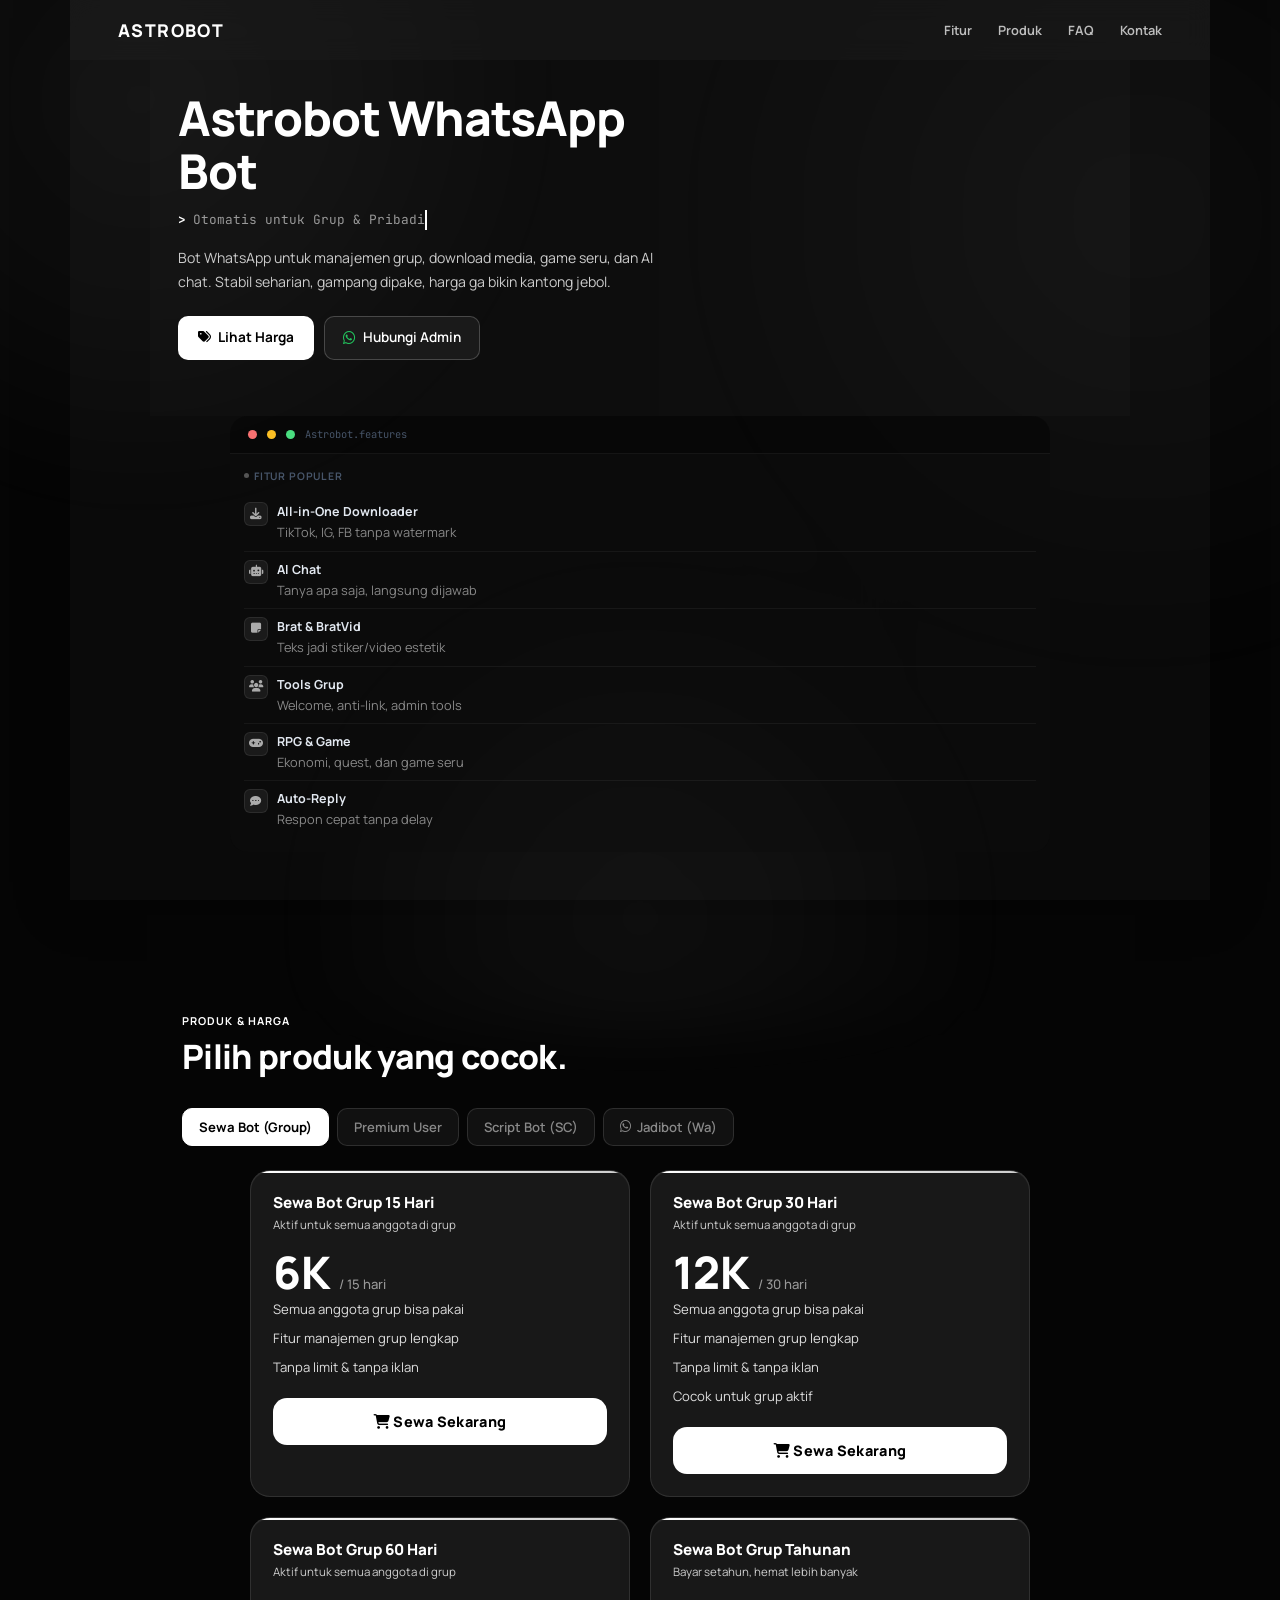
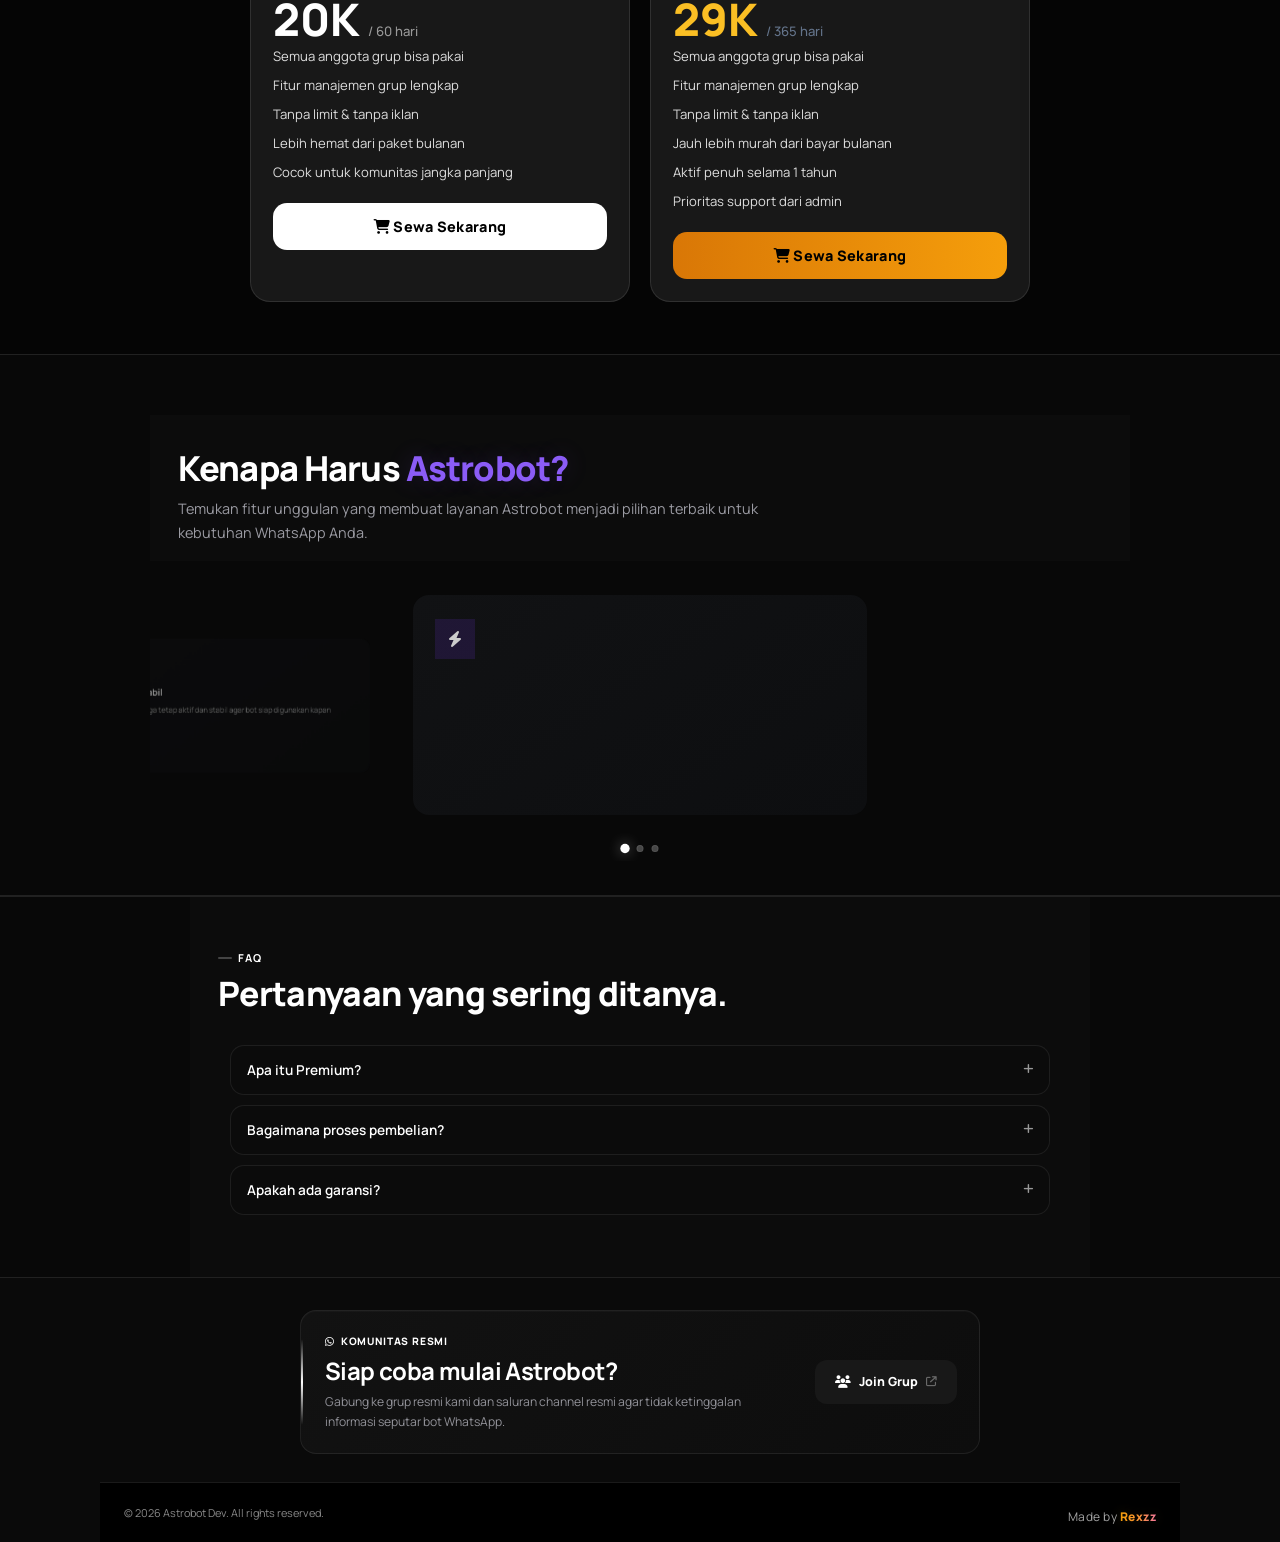
==== commit 5c3ae4dd: "Add files via upload" ====
--- a/index.html
+++ b/index.html
@@ -3,7 +3,7 @@
 <html lang="id">
 <head>
 <meta charset="utf-8"/>
-<meta content="9" name="astrobot-build"/>
+<meta content="10" name="astrobot-build"/>
 <meta content="Astrobot – Layanan WhatsApp Bot Terbaik &amp; Terpercaya" property="og:title"/>
 <meta content="Astrobot Bot WhatsApp, downloader, AI chat, game &amp; fitur lengkap. Stabil 24/7." property="og:description"/>
 <meta content="https://g.top4top.io/p_3818177vh0.png" property="og:image"/>
@@ -18,7 +18,7 @@
 <link href="https://cdnjs.cloudflare.com/ajax/libs/font-awesome/6.5.1/css/all.min.css" rel="stylesheet"/>
 <link href="https://cdn.jsdelivr.net/npm/swiper@11/swiper-bundle.min.css" rel="stylesheet"/>
 
-<link href="style.css?v=9" rel="stylesheet"/>
+<link href="style.css?v=10" rel="stylesheet"/>
 </head>
 <body>
 
@@ -425,7 +425,11 @@
         <div class="why-d">Layanan dijaga tetap aktif dan stabil agar bot siap digunakan kapan dibutuhkan.</div>
       </div>
     </div>
-    <div class="why-pagination" aria-label="Pilih kartu keunggulan"></div>
+    <div class="why-pagination" aria-label="Pilih kartu keunggulan">
+      <button type="button" class="why-pagination-dot is-active" data-why-dot="0" aria-label="Tampilkan kartu 1" aria-current="true"></button>
+      <button type="button" class="why-pagination-dot" data-why-dot="1" aria-label="Tampilkan kartu 2"></button>
+      <button type="button" class="why-pagination-dot" data-why-dot="2" aria-label="Tampilkan kartu 3"></button>
+    </div>
   </div>
 </section>
 
@@ -726,7 +730,7 @@
 </div>
 
 <script src="https://cdnjs.cloudflare.com/ajax/libs/qrcodejs/1.0.0/qrcode.min.js"></script>
-<script src="script.js?v=9"></script>
+<script src="script.js?v=10"></script>
 <script src="auth.js"></script>
 <script>
 // Auth state listener: update panel user info & handle authGate
--- a/style.css
+++ b/style.css
@@ -1926,7 +1926,7 @@
   transition: width .32s cubic-bezier(.22,1,.36,1),background-color .25s,border-color .25s !important;
 }
 
-/* ===== ASTROBOT BUILD 9: WHY COVERFLOW + SLIDE DOTS ===== */
+/* ===== ASTROBOT BUILD 10: STABLE THREE-CARD INFINITE LOOP ===== */
 .why-sec {overflow:hidden !important;}
 .why-marquee.swiper {
   width: 100%;
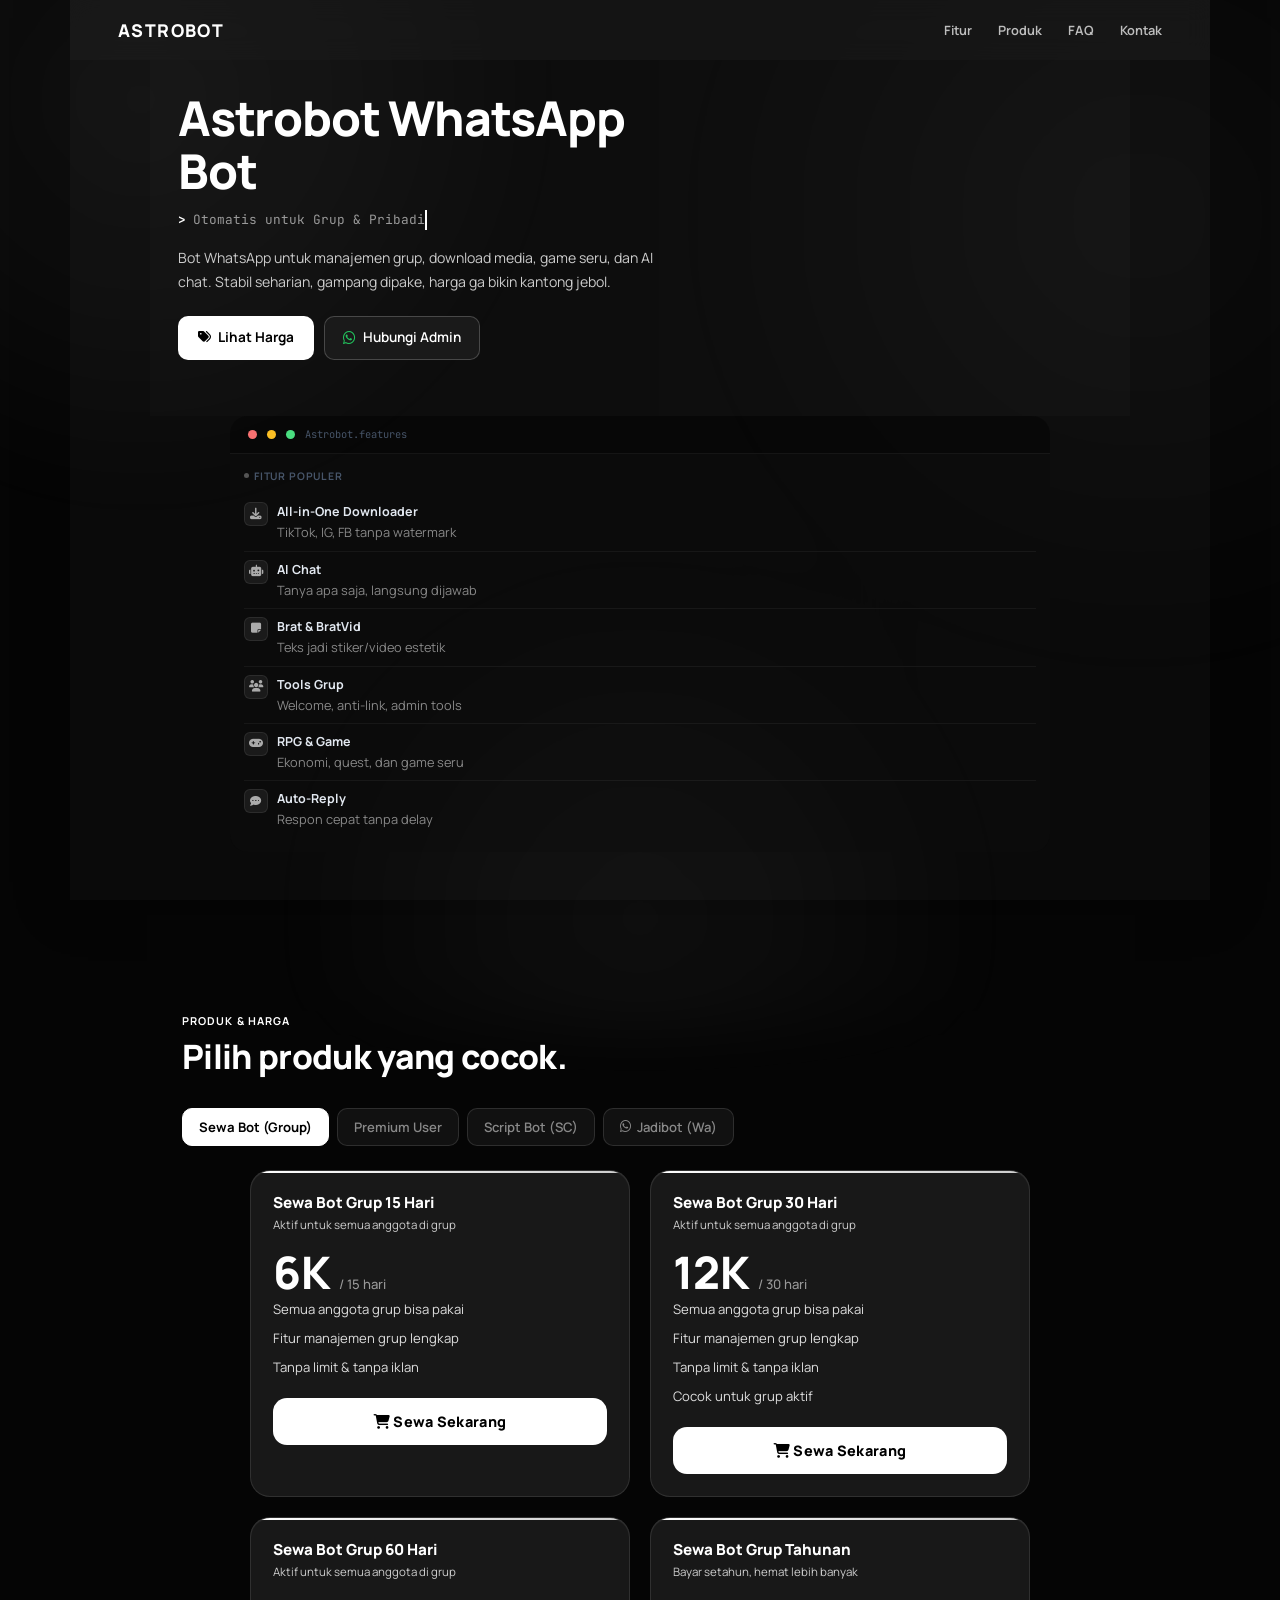
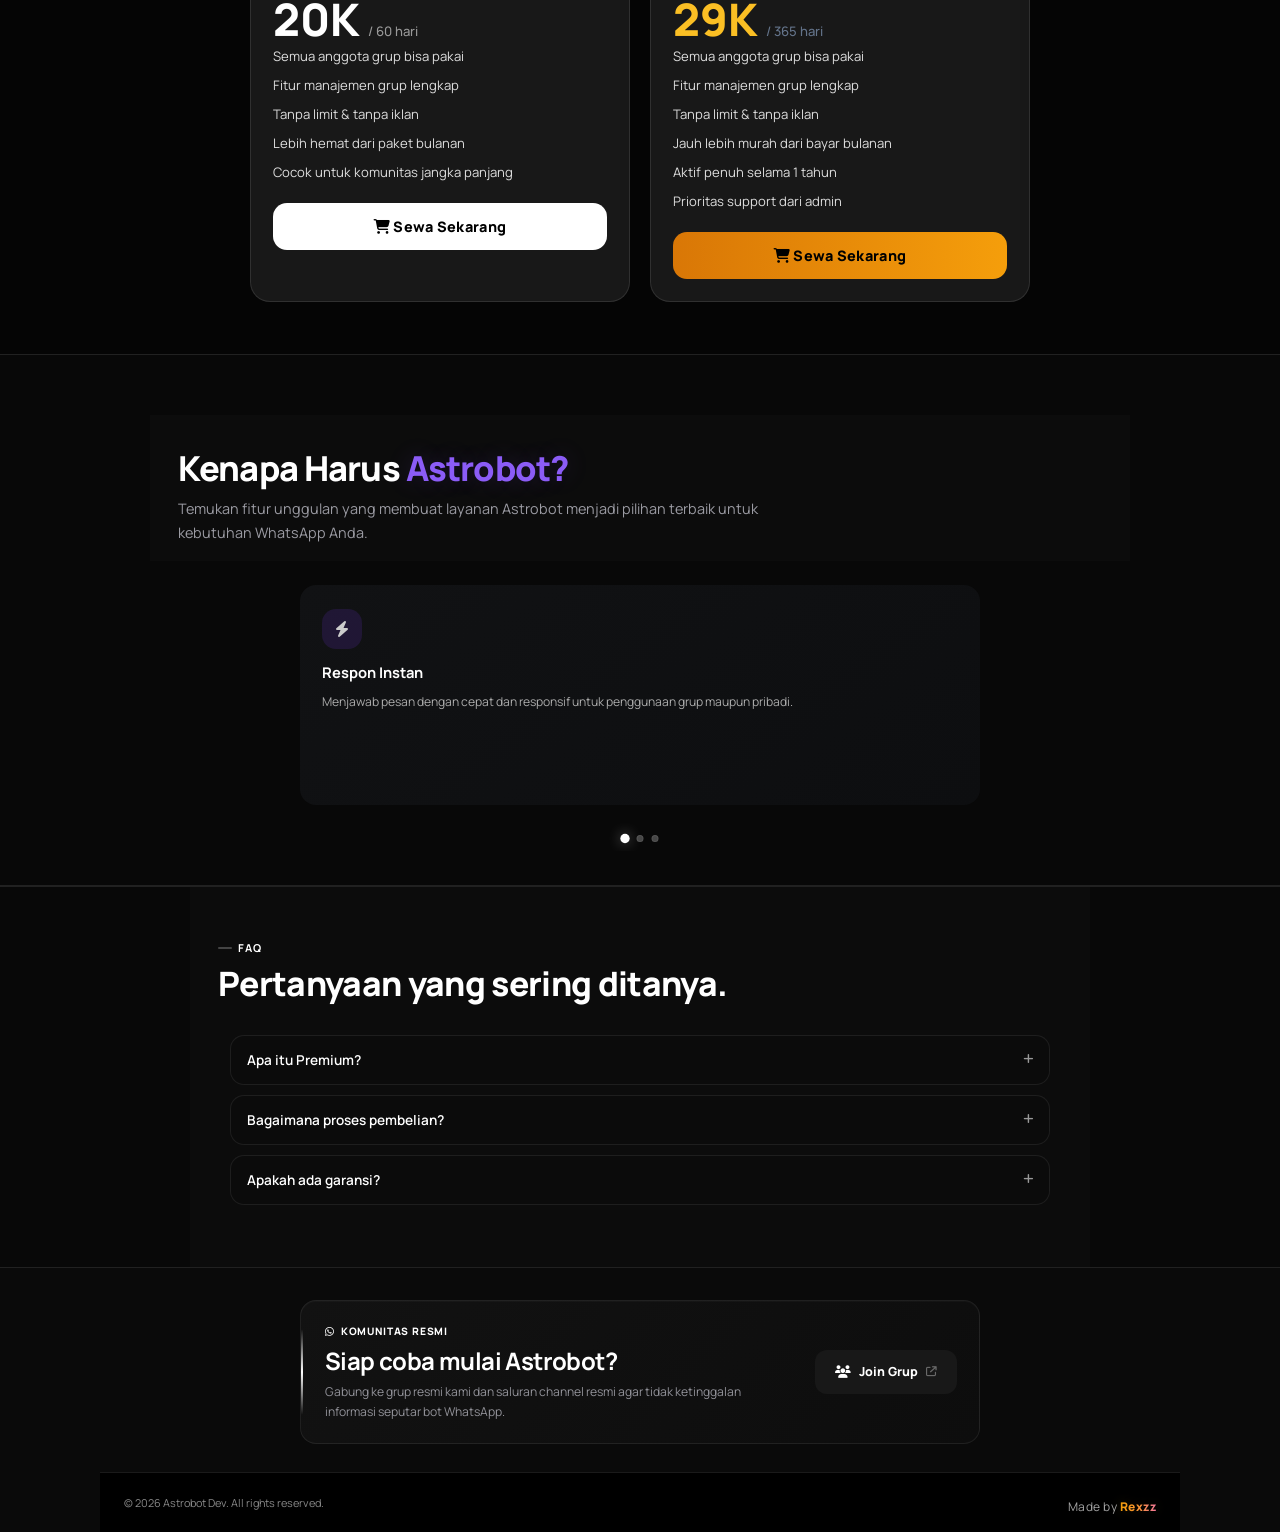
==== commit ecd8c2c9: "Add files via upload" ====
--- a/index.html
+++ b/index.html
@@ -3,7 +3,7 @@
 <html lang="id">
 <head>
 <meta charset="utf-8"/>
-<meta content="10" name="astrobot-build"/>
+<meta content="11" name="astrobot-build"/>
 <meta content="Astrobot – Layanan WhatsApp Bot Terbaik &amp; Terpercaya" property="og:title"/>
 <meta content="Astrobot Bot WhatsApp, downloader, AI chat, game &amp; fitur lengkap. Stabil 24/7." property="og:description"/>
 <meta content="https://g.top4top.io/p_3818177vh0.png" property="og:image"/>
@@ -18,7 +18,7 @@
 <link href="https://cdnjs.cloudflare.com/ajax/libs/font-awesome/6.5.1/css/all.min.css" rel="stylesheet"/>
 <link href="https://cdn.jsdelivr.net/npm/swiper@11/swiper-bundle.min.css" rel="stylesheet"/>
 
-<link href="style.css?v=10" rel="stylesheet"/>
+<link href="style.css?v=11" rel="stylesheet"/>
 </head>
 <body>
 
@@ -730,7 +730,7 @@
 </div>
 
 <script src="https://cdnjs.cloudflare.com/ajax/libs/qrcodejs/1.0.0/qrcode.min.js"></script>
-<script src="script.js?v=10"></script>
+<script src="script.js?v=11"></script>
 <script src="auth.js"></script>
 <script>
 // Auth state listener: update panel user info & handle authGate
--- a/style.css
+++ b/style.css
@@ -1926,18 +1926,17 @@
   transition: width .32s cubic-bezier(.22,1,.36,1),background-color .25s,border-color .25s !important;
 }
 
-/* ===== ASTROBOT BUILD 10: STABLE THREE-CARD INFINITE LOOP ===== */
+/* ===== ASTROBOT BUILD 11: SIMPLE HEADER-STYLE WHY SLIDER ===== */
 .why-sec {overflow:hidden !important;}
 .why-marquee.swiper {
-  width: 100%;
-  max-width: 980px !important;
+  width: calc(100% - 28px) !important;
+  max-width: 680px !important;
   margin: 0 auto !important;
-  padding: 28px 0 34px !important;
+  padding: 22px 0 40px !important;
   overflow: hidden !important;
   overscroll-behavior-x: contain;
   touch-action: pan-y pinch-zoom !important;
   cursor: grab;
-  perspective: 1200px;
   box-sizing: border-box;
 }
 .why-marquee.swiper:active {cursor:grabbing;}
@@ -1950,7 +1949,6 @@
   transition-property: transform !important;
   transition-timing-function: cubic-bezier(.22,1,.36,1) !important;
   will-change: transform !important;
-  transform-style: preserve-3d;
 }
 .why-marquee .why-card.swiper-slide {
   animation: none !important;
@@ -1963,19 +1961,18 @@
   background: linear-gradient(145deg,#111214,#0d0e10) !important;
   box-sizing: border-box;
   backface-visibility: hidden;
-  transform-origin: center center;
-  opacity: .42;
-  filter: brightness(.7) saturate(.82);
-  transition-property: transform,opacity,filter,box-shadow !important;
-  transition-timing-function: cubic-bezier(.22,1,.36,1) !important;
+  transform: translateZ(0);
+  opacity: 1 !important;
+  filter: none !important;
+  transition: none !important;
   scroll-snap-align: none !important;
   user-select: none;
   -webkit-user-select: none;
 }
 .why-marquee .why-card.swiper-slide-prev,
 .why-marquee .why-card.swiper-slide-next {
-  opacity: .68;
-  filter: brightness(.84) saturate(.9);
+  opacity: 1 !important;
+  filter: none !important;
 }
 .why-marquee .why-card.swiper-slide-active {
   z-index: 5;
@@ -2025,7 +2022,7 @@
 }
 
 @media (min-width:900px) {
-  .why-marquee.swiper {padding:34px 28px 46px !important;}
+  .why-marquee.swiper {padding:24px 0 46px !important;}
   .why-marquee .why-card.swiper-slide {
     min-height: 220px !important;
     padding: 24px 22px !important;
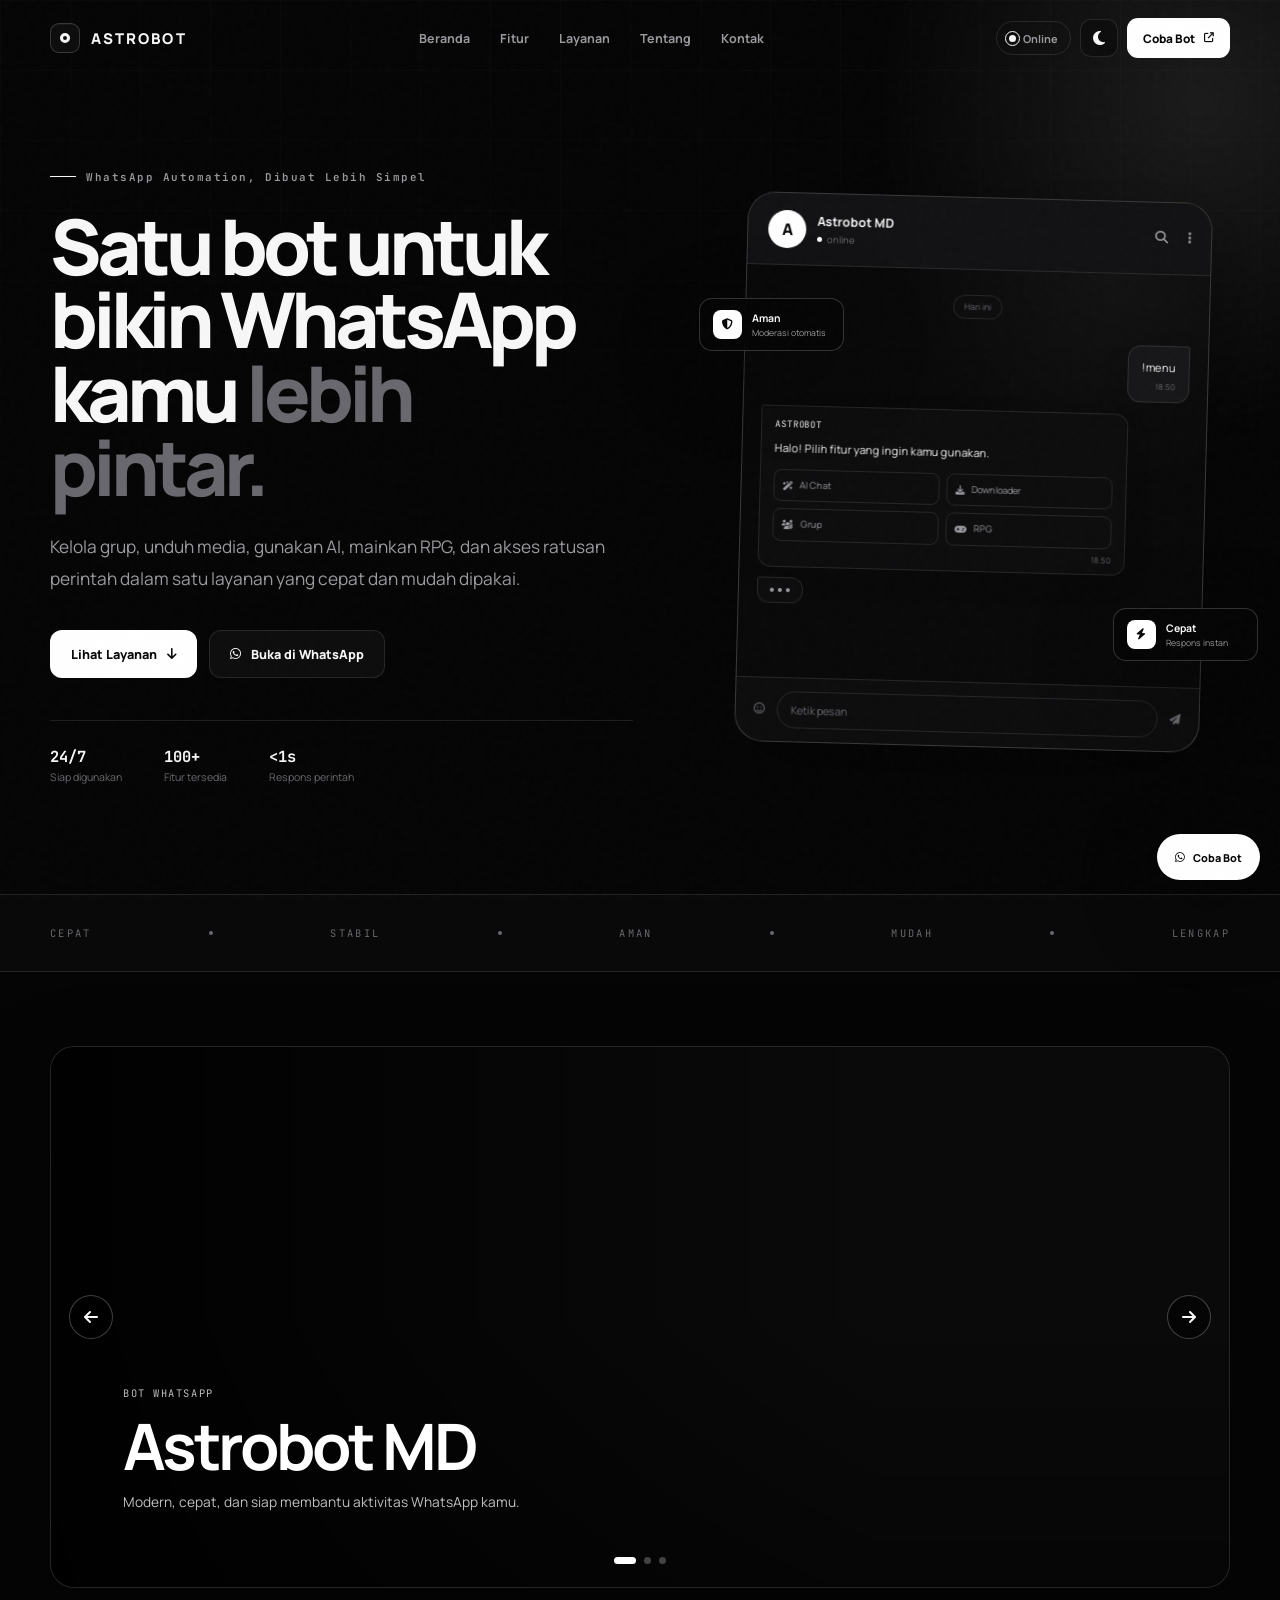
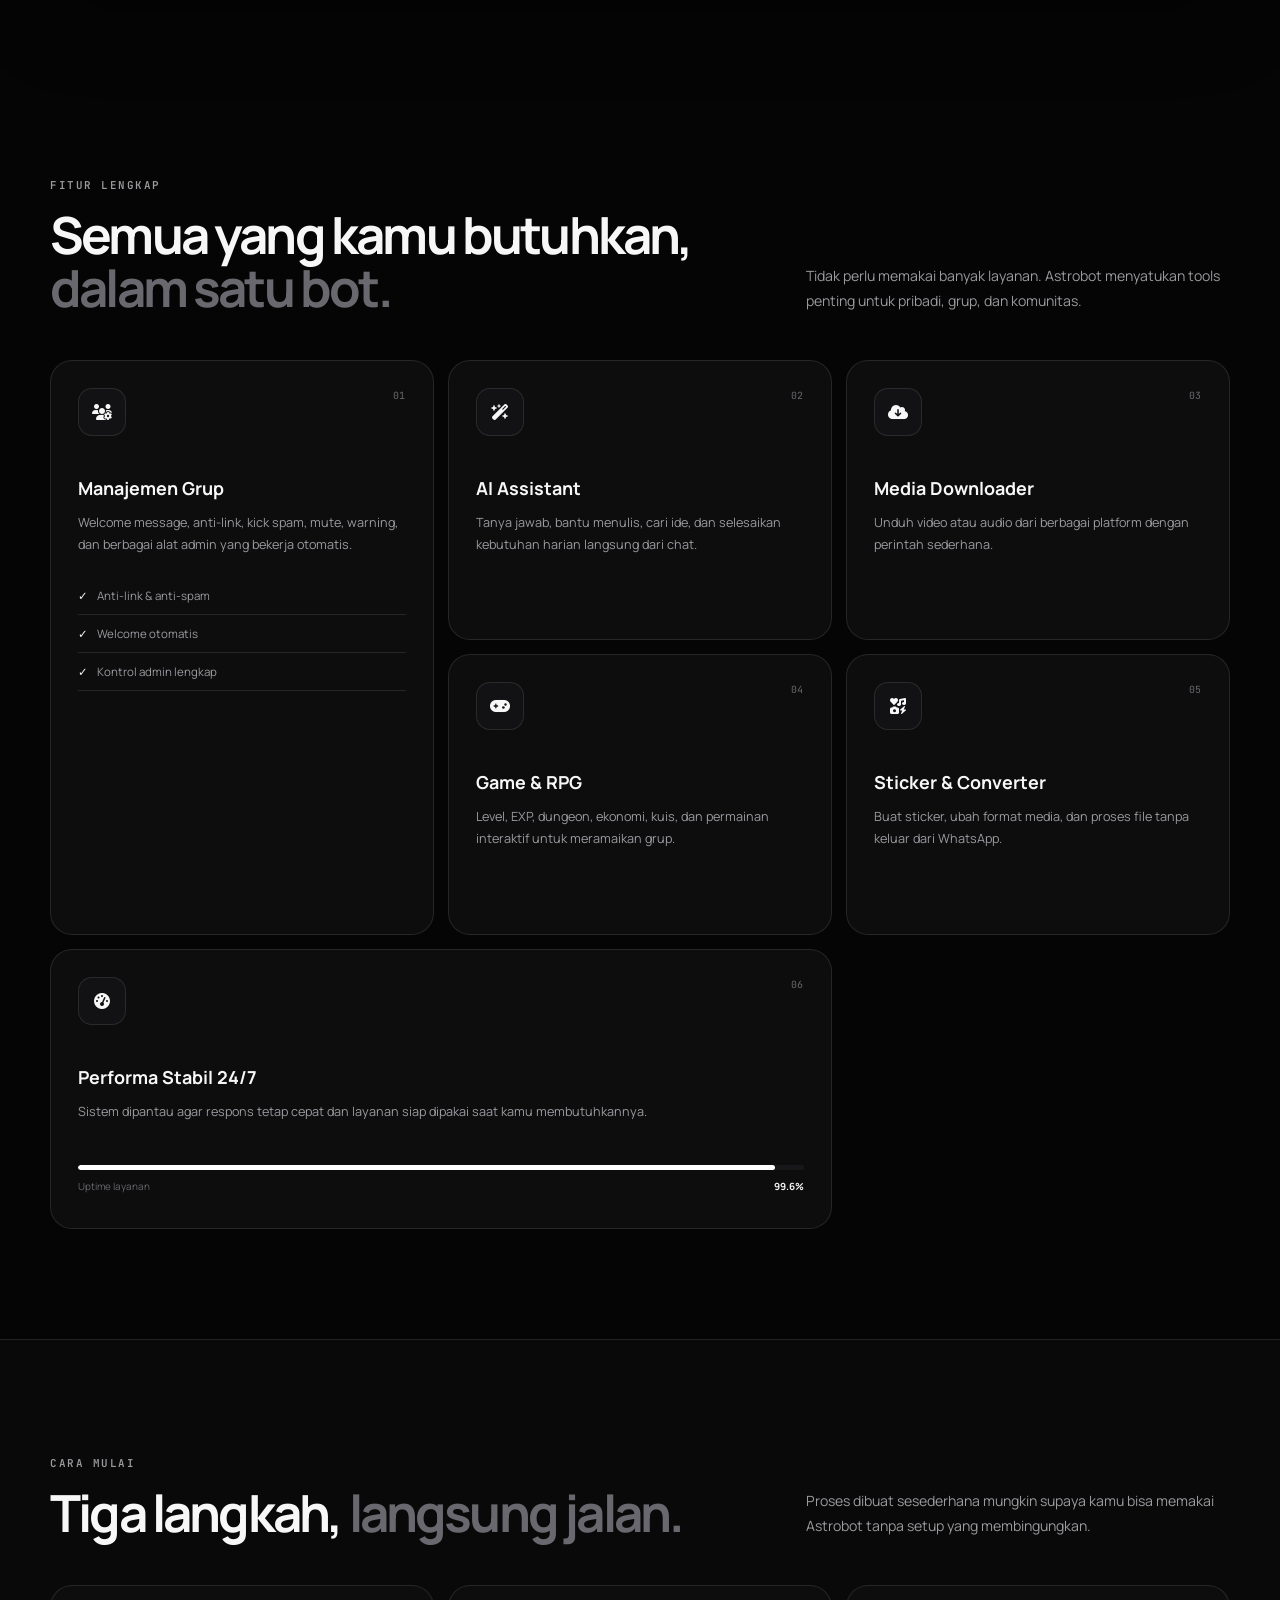
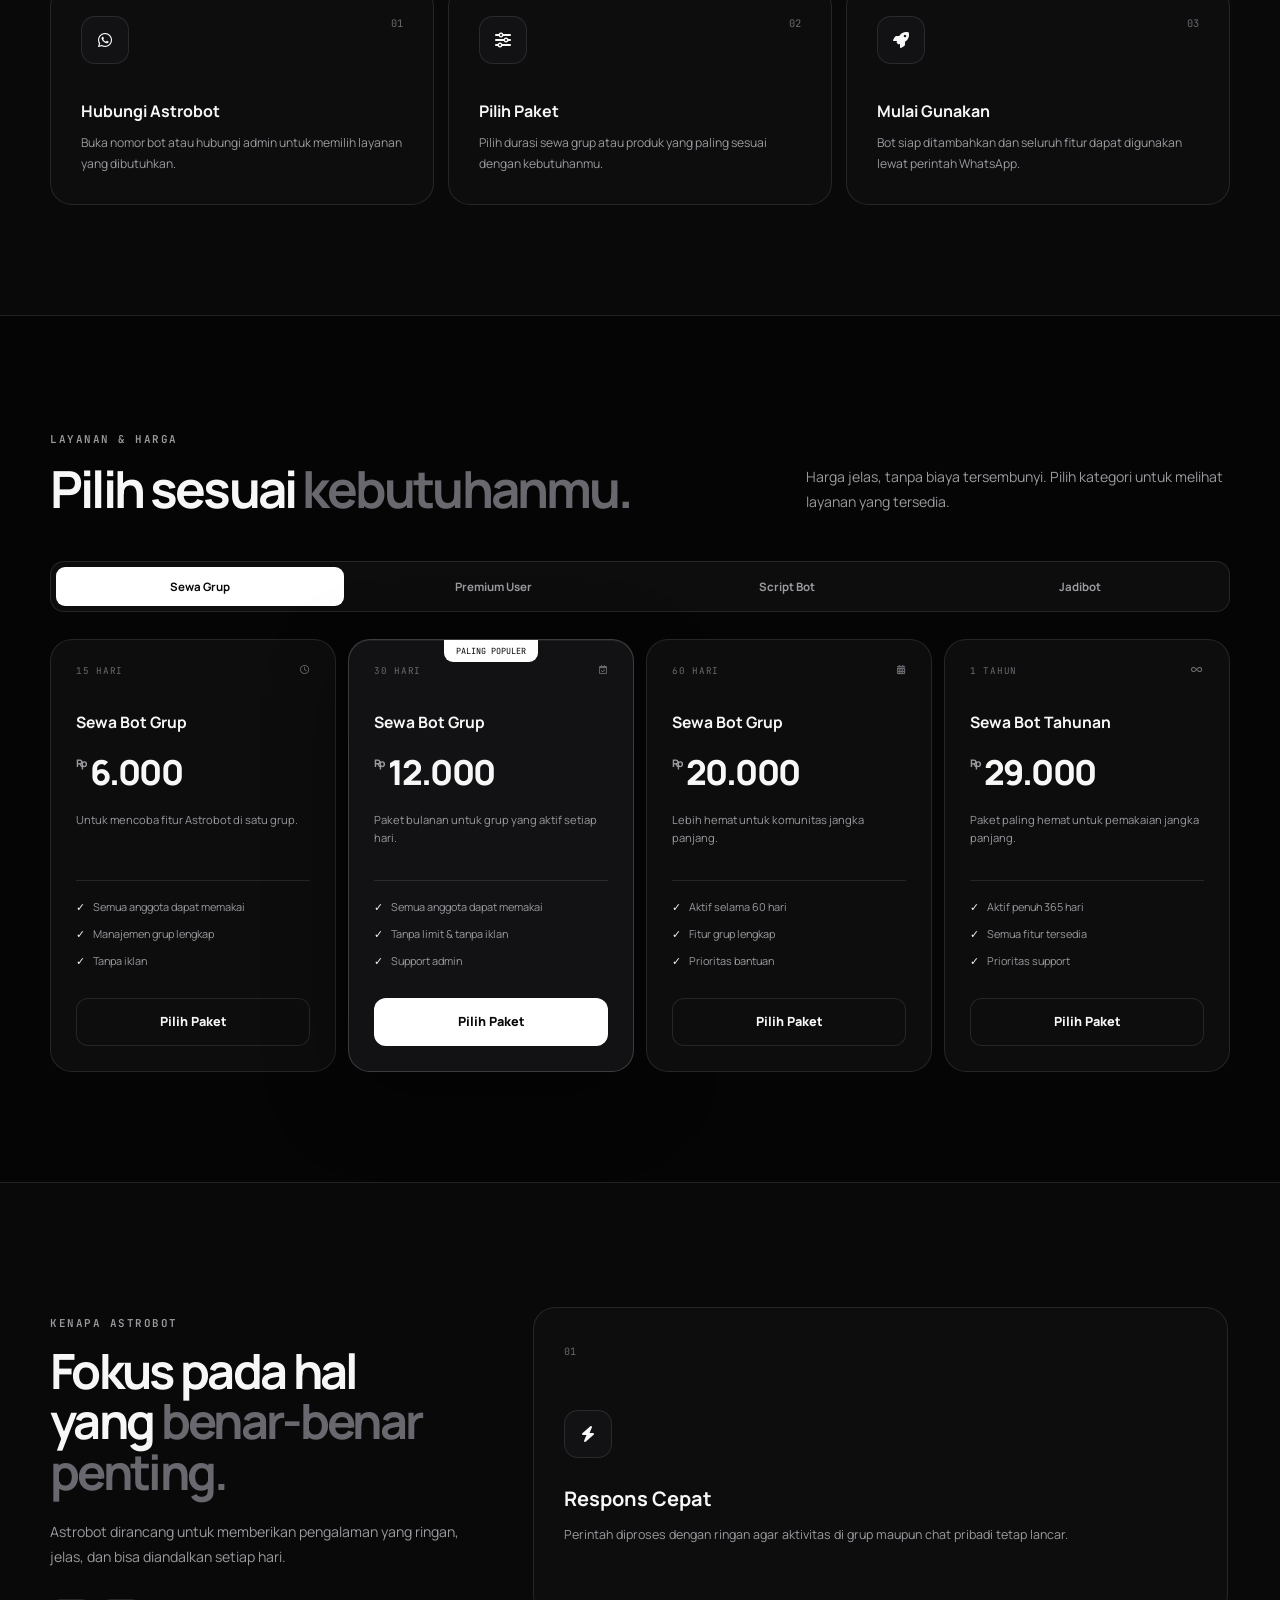
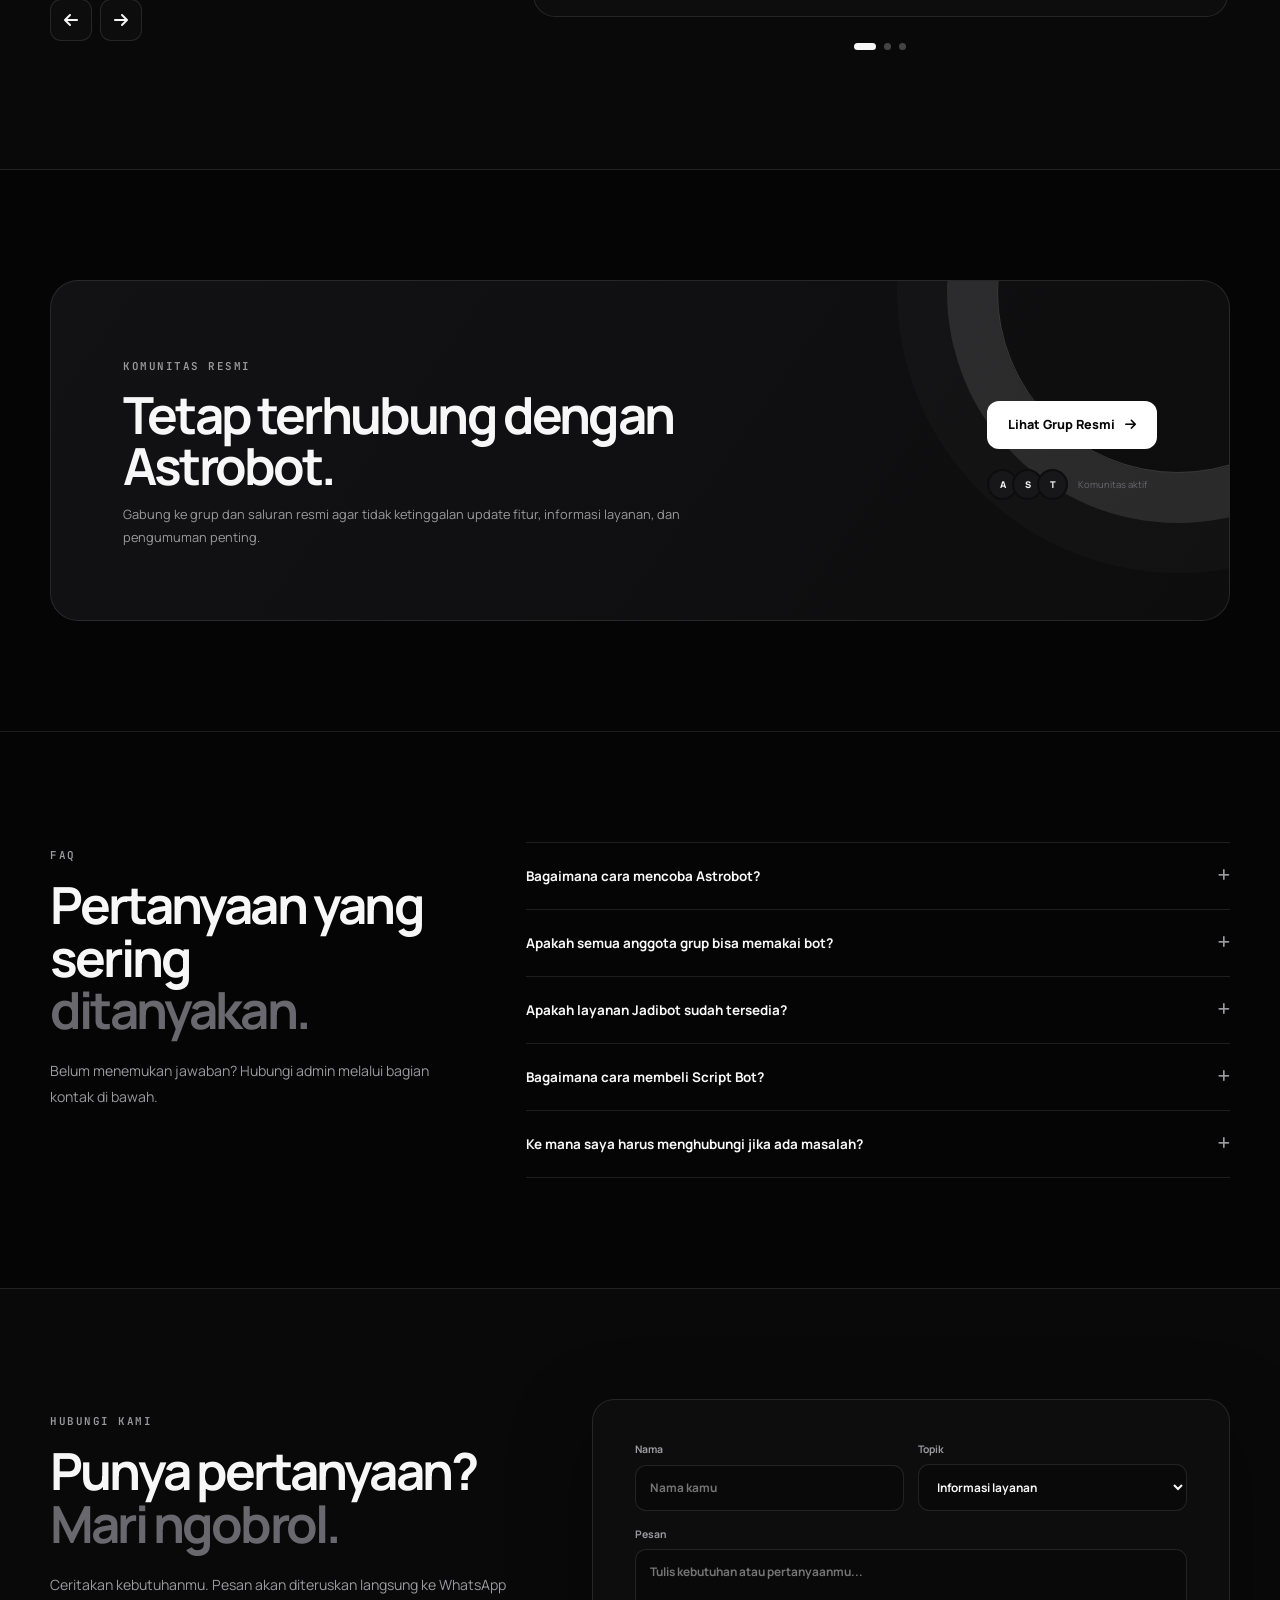
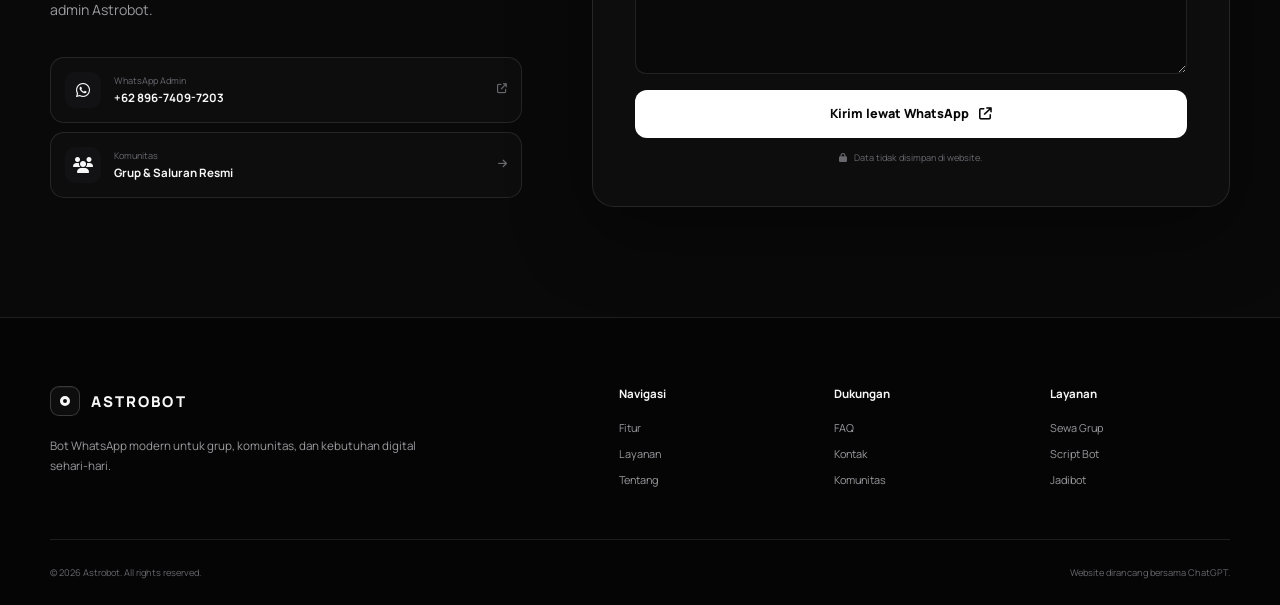
==== commit ea3d934c: "Add files via upload" ====
--- a/index.html
+++ b/index.html
@@ -1,1010 +1,329 @@
-<!DOCTYPE html>
-
+<!doctype html>
 <html lang="id">
 <head>
-<meta charset="utf-8"/>
-<meta content="11" name="astrobot-build"/>
-<meta content="Astrobot – Layanan WhatsApp Bot Terbaik &amp; Terpercaya" property="og:title"/>
-<meta content="Astrobot Bot WhatsApp, downloader, AI chat, game &amp; fitur lengkap. Stabil 24/7." property="og:description"/>
-<meta content="https://g.top4top.io/p_3818177vh0.png" property="og:image"/>
-<meta content="https://astrobot" property="og:url"/>
-<meta content="website" property="og:type"/>
-<meta content="summary_large_image" name="twitter:card"/>
-<meta content="https://g.top4top.io/p_3818177vh0.png" name="twitter:image"/>
-<link href="" rel="icon" type="image/jpeg"/>
-<meta content="width=device-width, initial-scale=1" name="viewport"/>
-<title>Astrobot – Layanan WhatsApp Bot Terbaik &amp; Terpercaya</title>
-<link href="https://fonts.googleapis.com/css2?family=Manrope:wght@400;500;600;700;800&amp;family=JetBrains+Mono:wght@500&amp;display=swap" rel="stylesheet"/>
-<link href="https://cdnjs.cloudflare.com/ajax/libs/font-awesome/6.5.1/css/all.min.css" rel="stylesheet"/>
-<link href="https://cdn.jsdelivr.net/npm/swiper@11/swiper-bundle.min.css" rel="stylesheet"/>
-
-<link href="style.css?v=11" rel="stylesheet"/>
+  <meta charset="utf-8">
+  <meta name="viewport" content="width=device-width,initial-scale=1">
+  <meta name="theme-color" content="#050505">
+  <meta name="astrobot-build" content="12">
+  <title>Astrobot — Bot WhatsApp Modern, Cepat &amp; Lengkap</title>
+  <meta name="description" content="Astrobot adalah layanan bot WhatsApp modern untuk manajemen grup, downloader, AI, game, dan otomatisasi pesan.">
+  <meta property="og:title" content="Astrobot — Bot WhatsApp Modern">
+  <meta property="og:description" content="Satu bot untuk grup, downloader, AI, game, dan berbagai kebutuhan WhatsApp.">
+  <meta property="og:image" content="https://raw.githubusercontent.com/rexxzastrobotz/Web-resmi-/main/IMG-20260729-WA0029.jpg">
+  <link rel="preconnect" href="https://fonts.googleapis.com">
+  <link rel="preconnect" href="https://fonts.gstatic.com" crossorigin>
+  <link href="https://fonts.googleapis.com/css2?family=Manrope:wght@400;500;600;700;800&amp;family=JetBrains+Mono:wght@500;600&amp;display=swap" rel="stylesheet">
+  <link href="https://cdnjs.cloudflare.com/ajax/libs/font-awesome/6.5.1/css/all.min.css" rel="stylesheet">
+  <link href="https://cdn.jsdelivr.net/npm/swiper@11/swiper-bundle.min.css" rel="stylesheet">
+  <link href="style.css?v=12" rel="stylesheet">
 </head>
 <body>
-
-
-<div id="authGate" style="display:none !important;position:fixed;inset:0;z-index:99999;background:rgba(0,0,0,0.85);backdrop-filter:blur(8px);align-items:center;justify-content:center;padding:20px;">
-
-
-  <div id="loginScreen" class="auth-screen active">
-    <div class="auth-bg-grid"></div>
-    <div class="auth-card">
-      <button onclick="closeAuthGate()" style="position:absolute;top:14px;right:14px;width:30px;height:30px;border-radius:7px;background:#1a1a1a;border:1px solid rgba(255,255,255,0.1);color:#666;cursor:pointer;font-size:.8rem;display:flex;align-items:center;justify-content:center;"><i class="fas fa-times"></i></button>
-      <div class="auth-logo">
-        <span class="auth-logo-dot"></span>
-        <span class="auth-logo-name">Astrobot</span>
-        <svg width="13" height="18" viewBox="0 0 13 18" fill="none"><defs><linearGradient id="bg2" x1="0" y1="0" x2="0" y2="1"><stop offset="0%" stop-color="#666"/><stop offset="40%" stop-color="#555"/><stop offset="100%" stop-color="#333"/></linearGradient></defs><path d="M8.5 1L1 10.2H6.2L4.5 17L12 7.5H6.8L8.5 1Z" fill="url(#bg2)" stroke="#444" stroke-width="0.3" stroke-linejoin="round"/></svg>
-      </div>
-      <h1 class="auth-title">Login Diperlukan</h1>
-      <p class="auth-sub">Silakan login untuk melanjutkan pembelian</p>
-
-      <p class="auth-footer-note">Dengan masuk, kamu menyetujui syarat & ketentuan Astrobot</p>
+  <div class="page-noise" aria-hidden="true"></div>
+  <div class="scroll-progress" id="scrollProgress" aria-hidden="true"></div>
+
+  <header class="site-header" id="top">
+    <div class="header-inner">
+      <a class="brand" href="#home" aria-label="Astrobot beranda">
+        <span class="brand-mark"><span></span></span>
+        <span class="brand-name">ASTROBOT</span>
+      </a>
+
+      <nav class="desktop-nav" aria-label="Navigasi utama">
+        <a href="#home">Beranda</a>
+        <a href="#features">Fitur</a>
+        <a href="#services">Layanan</a>
+        <a href="#about">Tentang</a>
+        <a href="#contact">Kontak</a>
+      </nav>
+
+      <div class="header-actions">
+        <div class="service-status" title="Layanan aktif">
+          <span class="status-pulse"></span>
+          <span>Online</span>
+        </div>
+        <button class="icon-button" id="themeToggle" type="button" aria-label="Ganti tema">
+          <i class="fas fa-moon" aria-hidden="true"></i>
+        </button>
+        <a class="header-cta" href="https://wa.me/18763192888?text=%21menu" target="_blank" rel="noopener noreferrer">
+          Coba Bot <i class="fas fa-arrow-up-right-from-square" aria-hidden="true"></i>
+        </a>
+        <button class="icon-button menu-toggle" id="menuToggle" type="button" aria-label="Buka menu" aria-expanded="false">
+          <i class="fas fa-bars" aria-hidden="true"></i>
+        </button>
+      </div>
     </div>
-  </div>
-
-
-  <div id="usernameScreen" class="auth-screen">
-    <div class="auth-bg-grid"></div>
-    <div class="auth-card">
-      <div class="auth-avatar" id="setupAvatar"></div>
-      <h1 class="auth-title">Atur Username</h1>
-      <p class="auth-sub">Hei <span id="setupName" style="color:#fff;font-weight:700"></span>! Pilih username unik kamu</p>
-      <div class="auth-input-wrap">
-        <span class="auth-input-prefix">@</span>
-        <input type="text" id="usernameInput" class="auth-input" placeholder="username kamu" maxlength="20" autocomplete="off" spellcheck="false"/>
-      </div>
-      <p class="auth-input-hint" id="usernameHint">3–20 karakter, huruf/angka/underscore saja</p>
-      <button id="btnSaveUsername" class="auth-save-btn" disabled>Simpan & Masuk</button>
+
+    <nav class="mobile-nav" id="mobileNav" aria-label="Navigasi seluler">
+      <a href="#home">Beranda</a>
+      <a href="#features">Fitur</a>
+      <a href="#services">Layanan</a>
+      <a href="#about">Tentang</a>
+      <a href="#contact">Kontak</a>
+      <a href="grup.html">Komunitas Resmi</a>
+    </nav>
+  </header>
+
+  <main>
+    <section class="hero section" id="home">
+      <div class="hero-glow" aria-hidden="true"></div>
+      <div class="container hero-grid">
+        <div class="hero-copy reveal">
+          <div class="eyebrow"><span></span> WhatsApp Automation, Dibuat Lebih Simpel</div>
+          <h1>Satu bot untuk bikin WhatsApp kamu <span>lebih pintar.</span></h1>
+          <p class="hero-lead">Kelola grup, unduh media, gunakan AI, mainkan RPG, dan akses ratusan perintah dalam satu layanan yang cepat dan mudah dipakai.</p>
+          <div class="hero-actions">
+            <a class="button button-primary" href="#services">Lihat Layanan <i class="fas fa-arrow-down" aria-hidden="true"></i></a>
+            <a class="button button-secondary" href="https://wa.me/18763192888?text=%21menu" target="_blank" rel="noopener noreferrer"><i class="fab fa-whatsapp" aria-hidden="true"></i> Buka di WhatsApp</a>
+          </div>
+          <div class="hero-proof" aria-label="Keunggulan layanan">
+            <div><strong>24/7</strong><span>Siap digunakan</span></div>
+            <div><strong>100+</strong><span>Fitur tersedia</span></div>
+            <div><strong>&lt;1s</strong><span>Respons perintah</span></div>
+          </div>
+        </div>
+
+        <div class="hero-product reveal delay-1" aria-label="Contoh antarmuka Astrobot">
+          <div class="product-window">
+            <div class="window-bar">
+              <div class="window-brand">
+                <span class="bot-avatar">A</span>
+                <div><strong>Astrobot MD</strong><small><span></span> online</small></div>
+              </div>
+              <div class="window-actions"><i class="fas fa-search"></i><i class="fas fa-ellipsis-vertical"></i></div>
+            </div>
+            <div class="chat-area">
+              <div class="chat-day">Hari ini</div>
+              <div class="message message-user"><p>!menu</p><time>18.50</time></div>
+              <div class="message message-bot">
+                <div class="message-label">ASTROBOT</div>
+                <p>Halo! Pilih fitur yang ingin kamu gunakan.</p>
+                <div class="command-grid">
+                  <span><i class="fas fa-wand-magic-sparkles"></i> AI Chat</span>
+                  <span><i class="fas fa-download"></i> Downloader</span>
+                  <span><i class="fas fa-users-gear"></i> Grup</span>
+                  <span><i class="fas fa-gamepad"></i> RPG</span>
+                </div>
+                <time>18.50</time>
+              </div>
+              <div class="typing"><span></span><span></span><span></span></div>
+            </div>
+            <div class="chat-input"><i class="far fa-face-smile"></i><span>Ketik pesan</span><i class="fas fa-paper-plane"></i></div>
+          </div>
+          <div class="floating-chip chip-one"><i class="fas fa-shield-halved"></i><span><strong>Aman</strong>Moderasi otomatis</span></div>
+          <div class="floating-chip chip-two"><i class="fas fa-bolt"></i><span><strong>Cepat</strong>Respons instan</span></div>
+        </div>
+      </div>
+    </section>
+
+    <section class="trust-strip" aria-label="Nilai utama Astrobot">
+      <div class="container trust-inner">
+        <span>CEPAT</span><i></i><span>STABIL</span><i></i><span>AMAN</span><i></i><span>MUDAH</span><i></i><span>LENGKAP</span>
+      </div>
+    </section>
+
+    <section class="promo-section section section-tight" aria-label="Highlight Astrobot">
+      <div class="container">
+        <div class="swiper promo-swiper">
+          <div class="swiper-wrapper">
+            <article class="swiper-slide promo-slide">
+              <img src="https://raw.githubusercontent.com/rexxzastrobotz/Web-resmi-/main/IMG-20260729-WA0029.jpg" alt="Astrobot MD" loading="lazy">
+              <div class="promo-overlay"></div>
+              <div class="promo-content"><span>BOT WHATSAPP</span><h2>Astrobot MD</h2><p>Modern, cepat, dan siap membantu aktivitas WhatsApp kamu.</p></div>
+            </article>
+            <article class="swiper-slide promo-slide">
+              <img src="https://raw.githubusercontent.com/rexxzastrobotz/Web-resmi-/main/246c60e4-3d2f-4318-bc8f-54a7ca9596e7.jpeg" alt="Game dan RPG Astrobot" loading="lazy">
+              <div class="promo-overlay"></div>
+              <div class="promo-content"><span>GAME &amp; RPG</span><h2>Main Bareng Komunitas</h2><p>Level, EXP, dungeon, ekonomi, dan permainan grup yang seru.</p></div>
+            </article>
+            <article class="swiper-slide promo-slide">
+              <img src="https://raw.githubusercontent.com/rexxzastrobotz/Web-resmi-/main/IMG-20260628-WA0041.jpg" alt="AI dan tools Astrobot" loading="lazy">
+              <div class="promo-overlay"></div>
+              <div class="promo-content"><span>AI &amp; TOOLS</span><h2>Lebih Banyak dalam Satu Bot</h2><p>Chat AI, downloader, sticker maker, dan tools harian lainnya.</p></div>
+            </article>
+          </div>
+          <button class="slider-arrow slider-prev" type="button" aria-label="Slide sebelumnya"><i class="fas fa-arrow-left"></i></button>
+          <button class="slider-arrow slider-next" type="button" aria-label="Slide berikutnya"><i class="fas fa-arrow-right"></i></button>
+          <div class="swiper-pagination promo-pagination"></div>
+        </div>
+      </div>
+    </section>
+
+    <section class="section" id="features">
+      <div class="container">
+        <div class="section-heading reveal">
+          <div><span class="section-kicker">FITUR LENGKAP</span><h2>Semua yang kamu butuhkan, <span>dalam satu bot.</span></h2></div>
+          <p>Tidak perlu memakai banyak layanan. Astrobot menyatukan tools penting untuk pribadi, grup, dan komunitas.</p>
+        </div>
+
+        <div class="feature-grid">
+          <article class="feature-card feature-large reveal">
+            <div class="feature-icon"><i class="fas fa-users-gear"></i></div>
+            <span class="feature-number">01</span>
+            <h3>Manajemen Grup</h3>
+            <p>Welcome message, anti-link, kick spam, mute, warning, dan berbagai alat admin yang bekerja otomatis.</p>
+            <ul><li>Anti-link &amp; anti-spam</li><li>Welcome otomatis</li><li>Kontrol admin lengkap</li></ul>
+          </article>
+          <article class="feature-card reveal delay-1">
+            <div class="feature-icon"><i class="fas fa-wand-magic-sparkles"></i></div>
+            <span class="feature-number">02</span>
+            <h3>AI Assistant</h3>
+            <p>Tanya jawab, bantu menulis, cari ide, dan selesaikan kebutuhan harian langsung dari chat.</p>
+          </article>
+          <article class="feature-card reveal delay-2">
+            <div class="feature-icon"><i class="fas fa-cloud-arrow-down"></i></div>
+            <span class="feature-number">03</span>
+            <h3>Media Downloader</h3>
+            <p>Unduh video atau audio dari berbagai platform dengan perintah sederhana.</p>
+          </article>
+          <article class="feature-card reveal">
+            <div class="feature-icon"><i class="fas fa-gamepad"></i></div>
+            <span class="feature-number">04</span>
+            <h3>Game &amp; RPG</h3>
+            <p>Level, EXP, dungeon, ekonomi, kuis, dan permainan interaktif untuk meramaikan grup.</p>
+          </article>
+          <article class="feature-card reveal delay-1">
+            <div class="feature-icon"><i class="fas fa-icons"></i></div>
+            <span class="feature-number">05</span>
+            <h3>Sticker &amp; Converter</h3>
+            <p>Buat sticker, ubah format media, dan proses file tanpa keluar dari WhatsApp.</p>
+          </article>
+          <article class="feature-card feature-wide reveal delay-2">
+            <div class="feature-icon"><i class="fas fa-gauge-high"></i></div>
+            <span class="feature-number">06</span>
+            <h3>Performa Stabil 24/7</h3>
+            <p>Sistem dipantau agar respons tetap cepat dan layanan siap dipakai saat kamu membutuhkannya.</p>
+            <div class="performance"><span><i style="width:96%"></i></span><small>Uptime layanan <strong>99.6%</strong></small></div>
+          </article>
+        </div>
+      </div>
+    </section>
+
+    <section class="section how-section" id="about">
+      <div class="container">
+        <div class="section-heading reveal">
+          <div><span class="section-kicker">CARA MULAI</span><h2>Tiga langkah, <span>langsung jalan.</span></h2></div>
+          <p>Proses dibuat sesederhana mungkin supaya kamu bisa memakai Astrobot tanpa setup yang membingungkan.</p>
+        </div>
+        <div class="step-grid">
+          <article class="step-card reveal"><span>01</span><div class="step-icon"><i class="fab fa-whatsapp"></i></div><h3>Hubungi Astrobot</h3><p>Buka nomor bot atau hubungi admin untuk memilih layanan yang dibutuhkan.</p></article>
+          <article class="step-card reveal delay-1"><span>02</span><div class="step-icon"><i class="fas fa-sliders"></i></div><h3>Pilih Paket</h3><p>Pilih durasi sewa grup atau produk yang paling sesuai dengan kebutuhanmu.</p></article>
+          <article class="step-card reveal delay-2"><span>03</span><div class="step-icon"><i class="fas fa-rocket"></i></div><h3>Mulai Gunakan</h3><p>Bot siap ditambahkan dan seluruh fitur dapat digunakan lewat perintah WhatsApp.</p></article>
+        </div>
+      </div>
+    </section>
+
+    <section class="section" id="services">
+      <div class="container">
+        <div class="section-heading reveal">
+          <div><span class="section-kicker">LAYANAN &amp; HARGA</span><h2>Pilih sesuai <span>kebutuhanmu.</span></h2></div>
+          <p>Harga jelas, tanpa biaya tersembunyi. Pilih kategori untuk melihat layanan yang tersedia.</p>
+        </div>
+
+        <div class="service-tabs" role="tablist" aria-label="Kategori layanan">
+          <button class="service-tab is-active" type="button" role="tab" aria-selected="true" data-service-tab="rent">Sewa Grup</button>
+          <button class="service-tab" type="button" role="tab" aria-selected="false" data-service-tab="premium">Premium User</button>
+          <button class="service-tab" type="button" role="tab" aria-selected="false" data-service-tab="script">Script Bot</button>
+          <button class="service-tab" type="button" role="tab" aria-selected="false" data-service-tab="jadibot">Jadibot</button>
+        </div>
+
+        <div class="service-panel is-active" data-service-panel="rent">
+          <div class="price-grid">
+            <article class="price-card reveal"><div class="price-head"><span>15 HARI</span><i class="far fa-clock"></i></div><h3>Sewa Bot Grup</h3><div class="price"><small>Rp</small>6.000</div><p>Untuk mencoba fitur Astrobot di satu grup.</p><ul><li>Semua anggota dapat memakai</li><li>Manajemen grup lengkap</li><li>Tanpa iklan</li></ul><button class="button button-secondary button-full order-button" type="button" data-order="Sewa Bot Grup 15 Hari — Rp6.000">Pilih Paket</button></article>
+            <article class="price-card is-featured reveal delay-1"><div class="popular-label">PALING POPULER</div><div class="price-head"><span>30 HARI</span><i class="far fa-calendar-check"></i></div><h3>Sewa Bot Grup</h3><div class="price"><small>Rp</small>12.000</div><p>Paket bulanan untuk grup yang aktif setiap hari.</p><ul><li>Semua anggota dapat memakai</li><li>Tanpa limit &amp; tanpa iklan</li><li>Support admin</li></ul><button class="button button-primary button-full order-button" type="button" data-order="Sewa Bot Grup 30 Hari — Rp12.000">Pilih Paket</button></article>
+            <article class="price-card reveal delay-2"><div class="price-head"><span>60 HARI</span><i class="fas fa-calendar-days"></i></div><h3>Sewa Bot Grup</h3><div class="price"><small>Rp</small>20.000</div><p>Lebih hemat untuk komunitas jangka panjang.</p><ul><li>Aktif selama 60 hari</li><li>Fitur grup lengkap</li><li>Prioritas bantuan</li></ul><button class="button button-secondary button-full order-button" type="button" data-order="Sewa Bot Grup 60 Hari — Rp20.000">Pilih Paket</button></article>
+            <article class="price-card reveal"><div class="price-head"><span>1 TAHUN</span><i class="fas fa-infinity"></i></div><h3>Sewa Bot Tahunan</h3><div class="price"><small>Rp</small>29.000</div><p>Paket paling hemat untuk pemakaian jangka panjang.</p><ul><li>Aktif penuh 365 hari</li><li>Semua fitur tersedia</li><li>Prioritas support</li></ul><button class="button button-secondary button-full order-button" type="button" data-order="Sewa Bot Grup Tahunan — Rp29.000">Pilih Paket</button></article>
+          </div>
+        </div>
+
+        <div class="service-panel" data-service-panel="premium" hidden>
+          <div class="unavailable-card"><div class="unavailable-icon"><i class="fas fa-lock"></i></div><span>PREMIUM USER</span><h3>Belum Tersedia</h3><p>Pendaftaran Premium User sedang ditutup. Informasi pembukaan akan diumumkan melalui saluran resmi Astrobot.</p><a class="button button-secondary" href="grup.html">Ikuti Informasi</a></div>
+        </div>
+
+        <div class="service-panel" data-service-panel="script" hidden>
+          <article class="product-card">
+            <div class="product-visual"><span class="code-line line-one"></span><span class="code-line line-two"></span><span class="code-line line-three"></span><div class="product-code">ASTROBOT<span>.JS</span></div></div>
+            <div class="product-copy"><span class="section-kicker">SOURCE CODE</span><h3>Script Bot Astrobot MD</h3><p>Script bot WhatsApp modern, lengkap, dan siap dikembangkan untuk kebutuhan pribadi atau bisnis.</p><div class="product-points"><span><i class="fas fa-check"></i> Multi device</span><span><i class="fas fa-check"></i> 100+ fitur</span><span><i class="fas fa-check"></i> Mudah dikembangkan</span><span><i class="fas fa-check"></i> Dokumentasi dasar</span></div><div class="product-bottom"><div class="price"><small>Rp</small>50.000</div><button class="button button-primary order-button" type="button" data-order="Script Bot Astrobot MD — Rp50.000">Beli Script</button></div></div>
+          </article>
+        </div>
+
+        <div class="service-panel" data-service-panel="jadibot" hidden>
+          <article class="coming-card">
+            <div class="coming-blur" aria-hidden="true"></div>
+            <div class="coming-content"><div class="coming-icon"><i class="fab fa-whatsapp"></i></div><span>JADIBOT WHATSAPP</span><h3>Coming Soon</h3><p>Layanan Jadibot sedang disiapkan agar lebih stabil, aman, dan mudah digunakan.</p><button class="button button-disabled" type="button" disabled>Segera Hadir</button></div>
+          </article>
+        </div>
+      </div>
+    </section>
+
+    <section class="section why-section" aria-label="Alasan memilih Astrobot">
+      <div class="container why-layout">
+        <div class="why-copy reveal"><span class="section-kicker">KENAPA ASTROBOT</span><h2>Fokus pada hal yang <span>benar-benar penting.</span></h2><p>Astrobot dirancang untuk memberikan pengalaman yang ringan, jelas, dan bisa diandalkan setiap hari.</p><div class="why-nav"><button class="why-prev" type="button" aria-label="Alasan sebelumnya"><i class="fas fa-arrow-left"></i></button><button class="why-next" type="button" aria-label="Alasan berikutnya"><i class="fas fa-arrow-right"></i></button></div></div>
+        <div class="swiper why-swiper reveal delay-1">
+          <div class="swiper-wrapper">
+            <article class="swiper-slide why-card"><span>01</span><div class="why-icon"><i class="fas fa-bolt"></i></div><h3>Respons Cepat</h3><p>Perintah diproses dengan ringan agar aktivitas di grup maupun chat pribadi tetap lancar.</p></article>
+            <article class="swiper-slide why-card"><span>02</span><div class="why-icon"><i class="fas fa-layer-group"></i></div><h3>Satu Bot, Banyak Fungsi</h3><p>Mulai dari administrasi grup hingga hiburan tersedia tanpa harus berpindah layanan.</p></article>
+            <article class="swiper-slide why-card"><span>03</span><div class="why-icon"><i class="fas fa-headset"></i></div><h3>Dukungan Langsung</h3><p>Butuh bantuan? Admin dan komunitas resmi siap membantu penggunaan Astrobot.</p></article>
+          </div>
+          <div class="swiper-pagination why-pagination"></div>
+        </div>
+      </div>
+    </section>
+
+    <section class="section community-section">
+      <div class="container">
+        <div class="community-card reveal">
+          <div class="community-copy"><span class="section-kicker">KOMUNITAS RESMI</span><h2>Tetap terhubung dengan Astrobot.</h2><p>Gabung ke grup dan saluran resmi agar tidak ketinggalan update fitur, informasi layanan, dan pengumuman penting.</p></div>
+          <div class="community-actions"><a class="button button-primary" href="grup.html">Lihat Grup Resmi <i class="fas fa-arrow-right"></i></a><div class="member-stack"><span>A</span><span>S</span><span>T</span><small>Komunitas aktif</small></div></div>
+        </div>
+      </div>
+    </section>
+
+    <section class="section faq-section" id="faq">
+      <div class="container faq-layout">
+        <div class="faq-copy reveal"><span class="section-kicker">FAQ</span><h2>Pertanyaan yang sering <span>ditanyakan.</span></h2><p>Belum menemukan jawaban? Hubungi admin melalui bagian kontak di bawah.</p></div>
+        <div class="faq-list reveal delay-1">
+          <article class="faq-item"><button type="button" aria-expanded="false"><span>Bagaimana cara mencoba Astrobot?</span><i class="fas fa-plus"></i></button><div class="faq-answer"><p>Klik tombol “Buka di WhatsApp”, lalu kirim perintah <strong>!menu</strong> untuk melihat daftar fitur yang tersedia.</p></div></article>
+          <article class="faq-item"><button type="button" aria-expanded="false"><span>Apakah semua anggota grup bisa memakai bot?</span><i class="fas fa-plus"></i></button><div class="faq-answer"><p>Ya. Setelah paket sewa grup aktif, seluruh anggota dapat memakai fitur sesuai pengaturan admin grup.</p></div></article>
+          <article class="faq-item"><button type="button" aria-expanded="false"><span>Apakah layanan Jadibot sudah tersedia?</span><i class="fas fa-plus"></i></button><div class="faq-answer"><p>Belum. Jadibot masih dalam tahap persiapan dan akan diumumkan melalui saluran resmi saat sudah siap.</p></div></article>
+          <article class="faq-item"><button type="button" aria-expanded="false"><span>Bagaimana cara membeli Script Bot?</span><i class="fas fa-plus"></i></button><div class="faq-answer"><p>Pilih tab Script Bot pada bagian layanan, lalu tekan “Beli Script”. Pesan pesanan akan otomatis terbuka di WhatsApp admin.</p></div></article>
+          <article class="faq-item"><button type="button" aria-expanded="false"><span>Ke mana saya harus menghubungi jika ada masalah?</span><i class="fas fa-plus"></i></button><div class="faq-answer"><p>Kamu bisa menghubungi admin lewat formulir kontak atau bergabung ke grup komunitas resmi Astrobot.</p></div></article>
+        </div>
+      </div>
+    </section>
+
+    <section class="section contact-section" id="contact">
+      <div class="container contact-grid">
+        <div class="contact-copy reveal">
+          <span class="section-kicker">HUBUNGI KAMI</span>
+          <h2>Punya pertanyaan? <span>Mari ngobrol.</span></h2>
+          <p>Ceritakan kebutuhanmu. Pesan akan diteruskan langsung ke WhatsApp admin Astrobot.</p>
+          <div class="contact-methods">
+            <a href="https://wa.me/6289674097203" target="_blank" rel="noopener noreferrer"><i class="fab fa-whatsapp"></i><span><small>WhatsApp Admin</small><strong>+62 896-7409-7203</strong></span><i class="fas fa-arrow-up-right-from-square"></i></a>
+            <a href="grup.html"><i class="fas fa-users"></i><span><small>Komunitas</small><strong>Grup &amp; Saluran Resmi</strong></span><i class="fas fa-arrow-right"></i></a>
+          </div>
+        </div>
+        <form class="contact-form reveal delay-1" id="contactForm">
+          <div class="form-row"><label>Nama<input type="text" name="name" placeholder="Nama kamu" required></label><label>Topik<select name="topic"><option>Informasi layanan</option><option>Sewa bot grup</option><option>Script bot</option><option>Bantuan teknis</option><option>Lainnya</option></select></label></div>
+          <label>Pesan<textarea name="message" rows="5" placeholder="Tulis kebutuhan atau pertanyaanmu..." required></textarea></label>
+          <button class="button button-primary button-full" type="submit">Kirim lewat WhatsApp <i class="fas fa-arrow-up-right-from-square"></i></button>
+          <p class="form-note"><i class="fas fa-lock"></i> Data tidak disimpan di website.</p>
+        </form>
+      </div>
+    </section>
+  </main>
+
+  <footer class="site-footer">
+    <div class="container footer-top">
+      <div class="footer-brand"><a class="brand" href="#home"><span class="brand-mark"><span></span></span><span class="brand-name">ASTROBOT</span></a><p>Bot WhatsApp modern untuk grup, komunitas, dan kebutuhan digital sehari-hari.</p></div>
+      <div class="footer-links"><div><strong>Navigasi</strong><a href="#features">Fitur</a><a href="#services">Layanan</a><a href="#about">Tentang</a></div><div><strong>Dukungan</strong><a href="#faq">FAQ</a><a href="#contact">Kontak</a><a href="grup.html">Komunitas</a></div><div><strong>Layanan</strong><a href="#services">Sewa Grup</a><a href="#services">Script Bot</a><a href="#services">Jadibot</a></div></div>
     </div>
-  </div>
-
-
-  <div id="loadingScreen" class="auth-screen" style="display:none">
-    <div class="auth-bg-grid"></div>
-    <div class="auth-spinner-wrap">
-      <div class="auth-spinner"></div>
-      <p style="color:#aaa;font-size:.85rem;margin-top:16px">Memuat...</p>
-    </div>
-  </div>
-
-</div>
-
-
-
-<div id="mainContent">
-
-<div id="bar"></div>
-
-<div class="overlay" id="ov" onclick="closeMenu()" style="z-index:999998;"></div>
-
-<div class="panel" id="pn" style="z-index:999999;background:rgba(15,15,15,0.85);backdrop-filter:blur(16px);">
-<div class="panel-head" style="background:rgba(20,20,20,0.7);backdrop-filter:blur(12px);padding:0;border-bottom:none;position:relative;">
-<div id="panelUserInfo" style="display:none;align-items:center;gap:10px;flex:1;min-width:0"></div>
-<div id="panelNoUser" class="panel-banner-wrap">
-  <div class="panel-banner-thumb">
-    <img src="https://g.top4top.io/p_3862802bm1.png" alt="Banner navigasi" loading="lazy"/>
-  </div>
-</div>
-<button class="panel-close" onclick="closeMenu()"><i class="fas fa-times"></i></button>
-</div>
-<nav class="panel-nav">
-<a class="plink" href="#" onclick="closeMenu()"><span class="plink-icon"><i class="fas fa-home"></i></span><span class="plink-text">Beranda</span></a>
-<a class="plink" href="#pricing" onclick="closeMenu()"><span class="plink-icon"><i class="fas fa-cube"></i></span><span class="plink-text">Produk</span></a>
-<a class="plink" href="#features" onclick="closeMenu()"><span class="plink-icon"><i class="fas fa-star"></i></span><span class="plink-text">Fitur Unggulan</span></a>
-<a class="plink" href="#faq" onclick="closeMenu()"><span class="plink-icon"><i class="fas fa-question-circle"></i></span><span class="plink-text">FAQ</span></a>
-<a class="plink" href="https://wa.me/6289674097203" target="_blank"><span class="plink-icon"><i class="fas fa-at"></i></span><span class="plink-text">Kontak</span></a>
-</nav>
-</nav>
-  <div class="panel-foot">© 2026 Astrobot · All rights reserved</div>
-</div>
-
-
-<header style="background:rgba(30,30,30,0.55);backdrop-filter:blur(12px);-webkit-backdrop-filter:blur(12px);">
-<div class="hdr">
-<a class="logo" href="#" style="display:flex;align-items:center;gap:6px;text-decoration:none;">
-<span style="font-size:1.1rem;font-weight:900;color:#fff;letter-spacing:.08em;text-transform:uppercase;">ASTROBOT</span>
-</a>
-<div class="hdr-right">
-<nav class="desktop-nav" aria-label="Navigasi desktop">
-<a href="#features">Fitur</a>
-<a href="#pricing">Produk</a>
-<a href="#faq">FAQ</a>
-<a href="https://wa.me/6289674097203" target="_blank">Kontak</a>
-</nav>
-<button class="menu-btn" onclick="openMenu()"><i class="fas fa-bars"></i></button>
-</div>
-</div>
-</header>
-
-
-
-<!-- BANNER SLIDER NEUBRUTALISM -->
-<div class="nb-slider-outer swiper nbSwiper" aria-label="Highlight Astrobot">
-  <div class="nb-slider-track swiper-wrapper" id="nbTrack">
-    <!-- Slide 1 -->
-    <div class="nb-slide swiper-slide">
-      <img src="https://raw.githubusercontent.com/rexxzastrobotz/Web-resmi-/main/IMG-20260729-WA0029.jpg" alt="Astrobot 1" loading="lazy"/>
-      <div class="nb-slide-overlay">
-        <div class="nb-slide-badge">BOT</div>
-        <div class="nb-slide-title">ASTROBOT MD</div>
-      </div>
-    </div>
-    <!-- Slide 2 -->
-    <div class="nb-slide swiper-slide">
-      <img src="https://raw.githubusercontent.com/rexxzastrobotz/Web-resmi-/main/246c60e4-3d2f-4318-bc8f-54a7ca9596e7.jpeg" alt="Astrobot 2" loading="lazy"/>
-      <div class="nb-slide-overlay">
-        <div class="nb-slide-badge">RPG</div>
-        <div class="nb-slide-title">GAME & RPG</div>
-        <div class="nb-slide-sub">Level, EXP, Dungeon & 100+ Fitur</div>
-      </div>
-    </div>
-    <!-- Slide 3 -->
-    <div class="nb-slide swiper-slide">
-      <img src="https://raw.githubusercontent.com/rexxzastrobotz/Web-resmi-/main/IMG-20260628-WA0041.jpg" alt="Astrobot 3" loading="lazy"/>
-      <div class="nb-slide-overlay">
-        <div class="nb-slide-badge">AI</div>
-        <div class="nb-slide-title">AI & TOOLS</div>
-        <div class="nb-slide-sub">GPT, Gemini, Downloader & Sticker</div>
-      </div>
-    </div>
-  </div>
-  <!-- Dots -->
-  <div class="nb-dots">
-    <span class="nb-dot active" onclick="nbGoTo(0)"></span>
-    <span class="nb-dot" onclick="nbGoTo(1)"></span>
-    <span class="nb-dot" onclick="nbGoTo(2)"></span>
-  </div>
-</div>
-<!-- END BANNER SLIDER -->
-
-<section>
-<div class="hero">
-<div class="hero-grid">
-
-<div>
-<div class="hero-badge" style="display:flex;align-items:center;gap:5px;visibility:hidden;height:0;margin-bottom:0;padding:0;border:none;background:transparent;"></div>
-<h1>Astrobot <span>WhatsApp</span> Bot</h1>
-<div class="type-wrap">
-<span class="typed">Otomatis untuk Grup &amp; Pribadi</span>
-</div>
-<p class="hero-desc">Bot WhatsApp untuk manajemen grup, download media, game seru, dan AI chat. Stabil seharian, gampang dipake, harga ga bikin kantong jebol.</p>
-<div class="hero-btns">
-<a class="btn-purple" href="#pricing"><i class="fas fa-tags" style="font-size:.8rem"></i> Lihat Harga</a>
-<a class="btn-outline" href="https://wa.me/6289674097203" target="_blank"><i class="fab fa-whatsapp" style="color:#22c55e;font-size:.9rem"></i> Hubungi Admin</a>
-</div>
-</div>
-
-</div>
-</div>
-
-<div id="features">
-<div class="feat-card rv d2">
-<div class="fc-head">
-<span class="tl-d tl-r"></span>
-<span class="tl-d tl-y"></span>
-<span class="tl-d tl-g"></span>
-<span>Astrobot.features</span>
-</div>
-<div class="fc-body">
-<div class="fc-lbl">Fitur Populer</div>
-<ul class="feat-list">
-<li class="feat-item">
-<span class="fi-ic"><i class="fas fa-download"></i></span>
-<span><b>All-in-One Downloader</b>TikTok, IG, FB tanpa watermark</span>
-</li>
-<li class="feat-item">
-<span class="fi-ic"><i class="fas fa-robot"></i></span>
-<span><b>AI Chat</b>Tanya apa saja, langsung dijawab</span>
-</li>
-<li class="feat-item">
-<span class="fi-ic"><i class="fas fa-sticky-note"></i></span>
-<span><b>Brat &amp; BratVid</b>Teks jadi stiker/video estetik</span>
-</li>
-<li class="feat-item">
-<span class="fi-ic"><i class="fas fa-users"></i></span>
-<span><b>Tools Grup</b>Welcome, anti-link, admin tools</span>
-</li>
-<li class="feat-item">
-<span class="fi-ic"><i class="fas fa-gamepad"></i></span>
-<span><b>RPG &amp; Game</b>Ekonomi, quest, dan game seru</span>
-</li>
-<li class="feat-item">
-<span class="fi-ic"><i class="fas fa-comment-dots"></i></span>
-<span><b>Auto-Reply</b>Respon cepat tanpa delay</span>
-</li>
-</ul>
-</div>
-</div>
-</div>
-</div>
-</div>
-</section>
-
-<div class="lower-unified-bg">
-
-
-<section id="pricing">
-<div class="sec">
-<div class="sec-lbl">Produk &amp; Harga</div>
-<h2 class="sec-title rv">Pilih produk <span>yang cocok.</span></h2>
-
-
-<div class="pricing-tabs">
-  <button onclick="filterPricing('group')" id="tab-group" class="pricing-tab active-tab">
-    Sewa Bot (Group)
-  </button>
-  <button onclick="filterPricing('script')" id="tab-script" class="pricing-tab">
-    Premium User
-  </button>
-  <button onclick="filterPricing('scriptbot')" id="tab-scriptbot" class="pricing-tab">
-    Script Bot (SC)
-  </button>
-  <button onclick="filterPricing('jadibot')" id="tab-jadibot" class="pricing-tab">
-    <i class="fab fa-whatsapp" aria-hidden="true"></i> Jadibot (Wa)
-  </button>
-
-</div>
-
-<div class="pricing-wrap pricing-wrap-group" id="pricing-group" style="position:relative;">
-
-<div class="nc rv d1" style="position:relative;overflow:hidden;">
-<div class="nc-top">
-<div>
-<div class="nc-name">Sewa Bot Grup 15 Hari</div>
-<div class="nc-sub">Aktif untuk semua anggota di grup</div>
-</div>
-</div>
-<div class="nc-price">6K <span class="nc-per">/ 15 hari</span></div>
-<div class="nc-bens">
-<div class="nc-ben">Semua anggota grup bisa pakai</div>
-<div class="nc-ben">Fitur manajemen grup lengkap</div>
-<div class="nc-ben">Tanpa limit &amp; tanpa iklan</div>
-</div>
-<button class="nc-cta" onclick="openOrder('Sewa Bot Grup 15 Hari', '6K', '15 hari')"><i class="fas fa-shopping-cart"></i> Sewa Sekarang</button>
-</div>
-
-<div class="nc rv d2" style="position:relative;overflow:hidden;">
-<div class="nc-top">
-<div>
-<div class="nc-name">Sewa Bot Grup 30 Hari</div>
-<div class="nc-sub">Aktif untuk semua anggota di grup</div>
-</div>
-</div>
-<div class="nc-price">12K <span class="nc-per">/ 30 hari</span></div>
-<div class="nc-bens">
-<div class="nc-ben">Semua anggota grup bisa pakai</div>
-<div class="nc-ben">Fitur manajemen grup lengkap</div>
-<div class="nc-ben">Tanpa limit &amp; tanpa iklan</div>
-<div class="nc-ben">Cocok untuk grup aktif</div>
-</div>
-<button class="nc-cta" onclick="openOrder('Sewa Bot Grup 30 Hari', '12K', '30 hari')"><i class="fas fa-shopping-cart"></i> Sewa Sekarang</button>
-</div>
-
-<div class="nc rv d3" style="position:relative;overflow:hidden;">
-<div class="nc-top">
-<div>
-<div class="nc-name">Sewa Bot Grup 60 Hari</div>
-<div class="nc-sub">Aktif untuk semua anggota di grup</div>
-</div>
-</div>
-<div class="nc-price">20K <span class="nc-per">/ 60 hari</span></div>
-<div class="nc-bens">
-<div class="nc-ben">Semua anggota grup bisa pakai</div>
-<div class="nc-ben">Fitur manajemen grup lengkap</div>
-<div class="nc-ben">Tanpa limit &amp; tanpa iklan</div>
-<div class="nc-ben">Lebih hemat dari paket bulanan</div>
-<div class="nc-ben">Cocok untuk komunitas jangka panjang</div>
-</div>
-<button class="nc-cta" onclick="openOrder('Sewa Bot Grup 60 Hari', '20K', '60 hari')"><i class="fas fa-shopping-cart"></i> Sewa Sekarang</button>
-</div>
-
-<div class="nc nc-perm-glow rv d4" style="position:relative;overflow:hidden;" id="card-permanen">
-<div class="nc-shimmer"></div>
-<div class="nc-top">
-<div>
-<div class="nc-name">Sewa Bot Grup Tahunan</div>
-<div class="nc-sub">Bayar setahun, hemat lebih banyak</div>
-</div>
-</div>
-<div class="nc-price" style="color:#fbbf24">29K <span class="nc-per" style="color:#64748b">/ 365 hari</span></div>
-<div class="nc-bens">
-<div class="nc-ben">Semua anggota grup bisa pakai</div>
-<div class="nc-ben">Fitur manajemen grup lengkap</div>
-<div class="nc-ben">Tanpa limit &amp; tanpa iklan</div>
-<div class="nc-ben">Jauh lebih murah dari bayar bulanan</div>
-<div class="nc-ben">Aktif penuh selama 1 tahun</div>
-<div class="nc-ben">Prioritas support dari admin</div>
-</div>
-<button class="nc-cta" onclick="openOrder('Sewa Bot Grup Tahunan', '29K', '365 hari')" style="background:linear-gradient(90deg,#d97706,#f59e0b)"><i class="fas fa-shopping-cart"></i> Sewa Sekarang</button>
-</div>
-</div>
-</div><!-- end pricing-group -->
-
-
-<div id="pricing-script" style="display:none;">
-<div class="pricing-unavailable rv d1" style="margin-bottom:18px;background:rgba(24,24,24,0.78);border:1px solid rgba(255,255,255,0.08);box-shadow:inset 0 1px 0 rgba(255,255,255,0.06);">
-  <div class="pricing-unavailable-icon" style="color:#ffffff;">✦</div>
-  <div class="pricing-unavailable-title" style="color:#ffffff;">Tidak Tersedia</div>
-  <div class="pricing-unavailable-text" style="color:#cccccc;">Paket premium sedang belum dibuka untuk saat ini.</div>
-</div>
-</div><!-- end pricing-script -->
-
-
-<div id="pricing-scriptbot" style="display:none;">
-<div class="pricing-wrap">
-<div class="nc rv d1">
-<div class="nc-top">
-<div>
-<div class="nc-name">Script Astrobot MD</div>
-<div class="nc-sub">Free Update Selamanya</div>
-</div>
-</div>
-<div class="nc-price">50.000 <span class="nc-per">/ lifetime</span></div>
-<div class="nc-bens">
-<div class="nc-ben">Free update selamanya</div>
-<div class="nc-ben">ESM Module & Node 18/20/22</div>
-<div class="nc-ben">Multi Device & Pairing Code</div>
-</div>
-<button class="nc-cta" onclick="openScriptBotDetail()"><i class="fas fa-shopping-cart"></i> Detail Produk</button>
-</div>
-</div>
-</div><!-- end pricing-scriptbot -->
-
-
-<div id="pricing-jadibot" style="display:none;">
-<div class="pricing-wrap pricing-wrap-jadibot">
-<article class="jadibot-plan jadibot-is-coming-soon rv d1" aria-label="Jadibot Coming Soon">
-<div class="jadibot-plan-head">
-<div class="jadibot-plan-name">Free</div>
-<p class="jadibot-plan-desc">Paket gratis tanpa batas waktu untuk penggunaan dasar chatbot dengan iklan aktif.</p>
-</div>
-
-<div class="jadibot-plan-price">Gratis</div>
-
-<div class="jadibot-plan-divider"></div>
-
-<ul class="jadibot-plan-features" aria-label="Fitur Jadibot gratis">
-<li>
-<span class="jadibot-feature-icon"><i class="far fa-calendar-check" aria-hidden="true"></i></span>
-<span><strong>Life Time</strong> <em>Aktif</em></span>
-</li>
-<li>
-<span class="jadibot-feature-icon"><i class="fas fa-user-check" aria-hidden="true"></i></span>
-<span><strong>1</strong> <em>Nomor Owner</em></span>
-</li>
-<li>
-<span class="jadibot-feature-icon"><i class="fas fa-microchip" aria-hidden="true"></i></span>
-<span><strong>Life Time</strong> <em>Respons</em></span>
-</li>
-<li class="jadibot-feature-off">
-<span class="jadibot-feature-icon"><i class="fas fa-times" aria-hidden="true"></i></span>
-<span><em>Kustomisasi</em></span>
-</li>
-<li>
-<span class="jadibot-feature-icon jadibot-ad-icon">Ad</span>
-<span><em>Termasuk Iklan</em></span>
-</li>
-</ul>
-
-<span class="jadibot-plan-cta" aria-hidden="true">
-<i class="fab fa-whatsapp" aria-hidden="true"></i> Mulai Gratis
-</span>
-<div class="jadibot-coming-soon" role="status" aria-label="Jadibot segera hadir">
-<span class="jadibot-coming-soon-text">Coming Soon</span>
-</div>
-</article>
-</div>
-</div><!-- end pricing-jadibot -->
-
-</div>
-</section>
-
-
-
-<section class="why-sec">
-  <div class="sec why-shizuku">
-    <h2 class="why-shizuku-title">Kenapa Harus <span>Astrobot?</span></h2>
-    <p class="why-shizuku-desc">Temukan fitur unggulan yang membuat layanan Astrobot menjadi pilihan terbaik untuk kebutuhan WhatsApp Anda.</p>
-  </div>
-
-  <div class="why-marquee swiper whySwiper" aria-label="Keunggulan Astrobot">
-    <div class="why-marquee-track swiper-wrapper">
-      <div class="why-card swiper-slide">
-        <div class="why-ic ic-p"><i class="fas fa-bolt"></i></div>
-        <div class="why-t">Respon Instan</div>
-        <div class="why-d">Menjawab pesan dengan cepat dan responsif untuk penggunaan grup maupun pribadi.</div>
-      </div>
-      <div class="why-card swiper-slide">
-        <div class="why-ic ic-b"><i class="fas fa-users"></i></div>
-        <div class="why-t">Manajemen Grup</div>
-        <div class="why-d">Welcome message, anti-link, kick spam, dan berbagai tools admin dalam satu bot.</div>
-      </div>
-      <div class="why-card swiper-slide">
-        <div class="why-ic ic-g"><i class="fas fa-server"></i></div>
-        <div class="why-t">Server Stabil</div>
-        <div class="why-d">Layanan dijaga tetap aktif dan stabil agar bot siap digunakan kapan dibutuhkan.</div>
-      </div>
-    </div>
-    <div class="why-pagination" aria-label="Pilih kartu keunggulan">
-      <button type="button" class="why-pagination-dot is-active" data-why-dot="0" aria-label="Tampilkan kartu 1" aria-current="true"></button>
-      <button type="button" class="why-pagination-dot" data-why-dot="1" aria-label="Tampilkan kartu 2"></button>
-      <button type="button" class="why-pagination-dot" data-why-dot="2" aria-label="Tampilkan kartu 3"></button>
-    </div>
-  </div>
-</section>
-
-<section class="faq-sec" id="faq">
-<div class="sec">
-<div class="sec-lbl">FAQ</div>
-<h2 class="sec-title rv">Pertanyaan <span>yang sering ditanya.</span></h2>
-<div class="faq-item rv d1">
-<button class="faq-btn" onclick="toggleFaq(this)">Apa itu Premium? <i class="fas fa-plus"></i></button>
-<div class="faq-body"><div class="faq-inner"><ul>
-<li>Premium adalah membership bot untuk pribadi dan grup pribadi.</li>
-<li>Akses ke semua fitur dengan limit unlimited.</li>
-<li>Permanen berlaku selama bot masih beroperasi.</li>
-<li>Tidak akan hilang meski bot berganti nomor.</li>
-<li>Akan hilang jika kamu mengganti nomor WhatsApp.</li>
-<li>Tidak dapat dipindahkan ke nomor lain &amp; tidak dapat direfund.</li>
-</ul></div></div>
-</div>
-<div class="faq-item rv d2">
-<button class="faq-btn" onclick="toggleFaq(this)">Bagaimana proses pembelian? <i class="fas fa-plus"></i></button>
-<div class="faq-body"><div class="faq-inner"><ul>
-<li>Pilih paket yang diinginkan dari halaman harga.</li>
-<li>Hubungi admin via WhatsApp di nomor yang tertera.</li>
-<li>Lakukan pembayaran sesuai metode yang dipilih.</li>
-<li>Kirim bukti pembayaran ke admin.</li>
-<li>Bot diaktifkan dalam 1–2 jam setelah verifikasi.</li>
-</ul></div></div>
-</div>
-<div class="faq-item rv d3">
-<button class="faq-btn" onclick="toggleFaq(this)">Apakah ada garansi? <i class="fas fa-plus"></i></button>
-<div class="faq-body"><div class="faq-inner"><ul>
-<li>Garansi 30 hari untuk paket permanen.</li>
-<li>Bot down lebih dari 24 jam = ekstensi masa aktif gratis.</li>
-<li>Support 24/7 via WhatsApp   admin selalu siap membantu.</li>
-</ul></div></div>
-</div>
-</div>
-</section>
-
-
-
-
-
-<footer style="background:#000000;border-top:1px solid rgba(255,255,255,0.1);padding:0">
-
-<div class="footer-community-area">
-  <div class="community-invite">
-    <span class="community-invite-badge"><i class="fab fa-whatsapp" aria-hidden="true"></i> Komunitas Resmi</span>
-    <h2>Siap coba mulai Astrobot?</h2>
-    <p>Gabung ke grup resmi kami dan saluran channel resmi agar tidak ketinggalan informasi seputar bot WhatsApp.</p>
-    <a class="community-invite-btn" href="grup.html" target="_blank" rel="noopener noreferrer">
-      <i class="fas fa-users" aria-hidden="true"></i>
-      <span>Join Grup</span>
-      <i class="fas fa-arrow-up-right-from-square" aria-hidden="true"></i>
-    </a>
-  </div>
-</div>
-
-<div class="ftr-catatan-wrap" style="max-width:860px;margin:0 auto;padding:0 24px 24px">
-<div style="background:#1a1a1a;border:1px solid rgba(255,255,255,0.1);border-radius:10px;padding:14px 18px;font-size:.75rem;color:#888888;line-height:1.7">
-<strong style="color:#cccccc;display:block;margin-bottom:4px">Catatan Penting:</strong>
-      Astrobot tidak menyediakan fitur bug WhatsApp, push kontak massal, maupun penjualan panel bot. Kami berkomitmen menjaga kenyamanan publik dan menggunakan bot hanya untuk fitur yang aman, wajar, dan bermanfaat.
-    </div>
-</div>
-
-<div class="ftr-bottom" style="border-top:1px solid rgba(255,255,255,0.1);padding:16px 24px;text-align:center">
-<div class="ft-copy">© <span id="yr">2026</span> Astrobot Dev. All rights reserved.</div>
-<div class="footer-made-by">Made by <span class="footer-sanzo">Rexzz</span></div>
-</div>
-</footer>
-</div><!-- end lower-unified-bg -->
-<script src="https://cdn.jsdelivr.net/npm/swiper@11/swiper-bundle.min.js"></script>
-
-
-<div id="scriptSaleModal" onclick="if(event.target===this)closeScriptModal()" style="display:none;position:fixed;inset:0;z-index:9999;background:rgba(0,0,0,0.9);overflow-y:auto;">
-<div style="max-width:680px;margin:40px auto;padding:16px;animation:slideUp .25s ease;">
-<div style="background:#0d0d0d;border:1px solid #2a2a2a;border-radius:12px;overflow:hidden;">
-
-<div style="display:flex;align-items:center;justify-content:space-between;padding:18px 20px;border-bottom:1px solid #1a1a1a;">
-<span style="color:#fff;font-weight:700;font-size:1rem;">Script Bot Astrobot</span>
-<button onclick="closeScriptModal()" style="background:#1a1a1a;border:1px solid #2a2a2a;color:#888;width:30px;height:30px;border-radius:6px;cursor:pointer;font-size:14px;display:flex;align-items:center;justify-content:center;"><svg width="13" height="13" viewBox="0 0 24 24" fill="none" stroke="currentColor" stroke-width="2.5" stroke-linecap="round" stroke-linejoin="round"><line x1="18" y1="6" x2="6" y2="18"/><line x1="6" y1="6" x2="18" y2="18"/></svg></button>
-</div>
-
-<div style="margin:16px 20px;border-radius:8px;overflow:hidden;border:1px solid #1a1a1a;">
-<div style="position:relative;width:100%;padding-top:56.25%;background:#111;overflow:hidden;">
-<img alt="Astrobot" src="https://cdn.nekohime.site/file/ujz0uvGt.jpeg" style="position:absolute;inset:0;width:100%;height:100%;object-fit:cover;display:block;"/>
-<div style="position:absolute;inset:0;background:linear-gradient(to top,rgba(0,0,0,.75) 0%,transparent 60%);display:flex;flex-direction:column;justify-content:flex-end;padding:16px;">
-<div style="font-size:1.1rem;font-weight:900;color:#fff;line-height:1.2;">Astrobot DIGITAL</div>
-<div style="font-size:.75rem;color:rgba(255,255,255,.7);margin:4px 0 8px;">WhatsApp Bot • Version 3.0.0 • ESM Module</div>
-<div style="display:flex;gap:6px;flex-wrap:wrap;">
-<span style="background:rgba(0,0,0,.5);border:1px solid rgba(255,255,255,.2);color:#fff;padding:2px 9px;border-radius:4px;font-size:11px;backdrop-filter:blur(4px);">1007+ Plugins</span>
-<span style="background:rgba(0,0,0,.5);border:1px solid rgba(255,255,255,.2);color:#fff;padding:2px 9px;border-radius:4px;font-size:11px;backdrop-filter:blur(4px);">Baileys ORI</span>
-<span style="background:rgba(0,0,0,.5);border:1px solid rgba(255,255,255,.2);color:#fff;padding:2px 9px;border-radius:4px;font-size:11px;backdrop-filter:blur(4px);">Node 18/20/22</span>
-</div>
-</div>
-</div>
-</div>
-
-<div style="display:grid;grid-template-columns:1fr 1fr;gap:10px;padding:0 20px 16px;">
-<div style="background:#111;border:1px solid #1e1e1e;border-radius:8px;padding:14px;">
-<div style="color:#fff;font-weight:700;font-size:.82rem;margin-bottom:10px;">Info System</div>
-<ul style="list-style:none;padding:0;margin:0;color:#666;font-size:.8rem;line-height:1.9;">
-<li><span style="color:#555;">▸</span> Type: <strong style="color:#ccc;">ESM Module</strong></li>
-<li><span style="color:#555;">▸</span> Node: <strong style="color:#ccc;">18 / 20 / 22</strong></li>
-<li><span style="color:#555;">▸</span> Baileys: <strong style="color:#ccc;">ORI Whiskeysockets</strong></li>
-<li><span style="color:#555;">▸</span> Pairing Code: <strong style="color:#ccc;">✅ Support</strong></li>
-<li><span style="color:#555;">▸</span> Multi Device: <strong style="color:#ccc;">✅ Support</strong></li>
-</ul>
-</div>
-<div style="background:#111;border:1px solid #1e1e1e;border-radius:8px;padding:14px;">
-<div style="color:#fff;font-weight:700;font-size:.82rem;margin-bottom:10px;">Info Database</div>
-<ul style="list-style:none;padding:0;margin:0;color:#666;font-size:.8rem;line-height:1.9;">
-<li><span style="color:#555;">▸</span> Database: <strong style="color:#ccc;">SQLite</strong></li>
-<li><span style="color:#555;">▸</span> RPG &amp; Bank: <strong style="color:#ccc;">✅ Ada</strong></li>
-<li><span style="color:#555;">▸</span> Money &amp; Level: <strong style="color:#ccc;">✅ Ada</strong></li>
-<li><span style="color:#555;">▸</span> User Data: <strong style="color:#ccc;">✅ Tersimpan</strong></li>
-<li><span style="color:#555;">▸</span> Cache System: <strong style="color:#ccc;">✅ Optimized</strong></li>
-</ul>
-</div>
-<div style="background:#111;border:1px solid #1e1e1e;border-radius:8px;padding:14px;">
-<div style="color:#fff;font-weight:700;font-size:.82rem;margin-bottom:10px;">Total Fitur</div>
-<ul style="list-style:none;padding:0;margin:0;color:#666;font-size:.8rem;line-height:1.9;">
-<li><span style="color:#555;">▸</span> Total Fitur: <strong style="color:#ccc;">900+</strong></li>
-<li><span style="color:#555;">▸</span> Plugins: <strong style="color:#ccc;">1007+</strong></li>
-<li><span style="color:#555;">▸</span> System File: <strong style="color:#ccc;">42+</strong></li>
-<li><span style="color:#555;">▸</span> Kategori: <strong style="color:#ccc;">30+</strong></li>
-</ul>
-</div>
-<div style="background:#111;border:1px solid #1e1e1e;border-radius:8px;padding:14px;">
-<div style="color:#fff;font-weight:700;font-size:.82rem;margin-bottom:10px;">Menu Populer</div>
-<div style="display:flex;flex-wrap:wrap;gap:5px;">
-<span style="background:#1a1a1a;border:1px solid #2a2a2a;color:#aaa;padding:2px 8px;border-radius:4px;font-size:11px;">AI</span>
-<span style="background:#1a1a1a;border:1px solid #2a2a2a;color:#aaa;padding:2px 8px;border-radius:4px;font-size:11px;">Downloader</span>
-<span style="background:#1a1a1a;border:1px solid #2a2a2a;color:#aaa;padding:2px 8px;border-radius:4px;font-size:11px;">Game</span>
-<span style="background:#1a1a1a;border:1px solid #2a2a2a;color:#aaa;padding:2px 8px;border-radius:4px;font-size:11px;">RPG</span>
-<span style="background:#1a1a1a;border:1px solid #2a2a2a;color:#aaa;padding:2px 8px;border-radius:4px;font-size:11px;">Stiker</span>
-<span style="background:#1a1a1a;border:1px solid #2a2a2a;color:#aaa;padding:2px 8px;border-radius:4px;font-size:11px;">Tools</span>
-<span style="background:#1a1a1a;border:1px solid #2a2a2a;color:#aaa;padding:2px 8px;border-radius:4px;font-size:11px;">Fun</span>
-<span style="background:#1a1a1a;border:1px solid #2a2a2a;color:#aaa;padding:2px 8px;border-radius:4px;font-size:11px;">Internet</span>
-<span style="background:#1a1a1a;border:1px solid #2a2a2a;color:#aaa;padding:2px 8px;border-radius:4px;font-size:11px;">Group</span>
-<span style="background:#1a1a1a;border:1px solid #2a2a2a;color:#aaa;padding:2px 8px;border-radius:4px;font-size:11px;">Audio</span>
-<span style="background:#1a1a1a;border:1px solid #2a2a2a;color:#aaa;padding:2px 8px;border-radius:4px;font-size:11px;">News</span>
-<span style="background:#1a1a1a;border:1px solid #2a2a2a;color:#aaa;padding:2px 8px;border-radius:4px;font-size:11px;">Search</span>
-</div>
-</div>
-</div>
-
-<div style="padding:0 20px 16px;">
-<div style="background:#111;border:1px solid #1e1e1e;border-radius:8px;padding:14px;">
-<div style="color:#fff;font-weight:700;font-size:.82rem;margin-bottom:10px;">Fitur Unggulan</div>
-<div style="display:grid;grid-template-columns:1fr 1fr;gap:4px;">
-<div style="font-size:.78rem;color:#888;">All-in-One Downloader</div>
-<div style="font-size:.78rem;color:#888;">AI Chat (GPT, Gemini)</div>
-<div style="font-size:.78rem;color:#888;">Brat &amp; BratVid Stiker</div>
-<div style="font-size:.78rem;color:#888;">Anti-Link &amp; Anti-Spam</div>
-<div style="font-size:.78rem;color:#888;">RPG Economy &amp; Quest</div>
-<div style="font-size:.78rem;color:#888;">Auto-Reply Cepat</div>
-<div style="font-size:.78rem;color:#888;">Welcome &amp; Goodbye</div>
-<div style="font-size:.78rem;color:#888;">Admin Tools Lengkap</div>
-</div>
-</div>
-</div>
-
-<div style="padding:0 20px 20px;display:flex;flex-direction:column;align-items:center;gap:10px;border-top:1px solid #1a1a1a;padding-top:16px;">
-<p style="color:#555;font-size:.82rem;margin:0;">Hubungi admin untuk info harga &amp; pembelian</p>
-<a href="https://wa.me/6289674097203?text=Halo%20min%2C%20saya%20tertarik%20beli%20script%20Astrobot%20Digital%20%E2%9A%A1" style="display:inline-flex;align-items:center;gap:8px;background:#ffffff;color:#000;padding:10px 24px;border-radius:8px;font-weight:700;font-size:.9rem;text-decoration:none;border:1px solid #333;" target="_blank">
-<i class="fab fa-whatsapp" style="color:#22c55e;"></i> Beli Script Sekarang
-        </a>
-</div>
-</div>
-</div>
-</div>
-
-
-
-<div id="orderModal" style="position:fixed;inset:0;z-index:99996;background:#0a0a0a;overflow-y:auto;transform:translateX(100%);transition:transform .35s cubic-bezier(.4,0,.2,1);visibility:hidden;">
-
-  <!-- TOP NAV -->
-  <div style="position:sticky;top:0;z-index:10;background:rgba(10,10,10,0.85);backdrop-filter:blur(16px);-webkit-backdrop-filter:blur(16px);border-bottom:1px solid rgba(255,255,255,0.08);display:flex;align-items:center;justify-content:space-between;padding:0 16px;height:60px;">
-    <button onclick="closeOrder()" style="display:flex;align-items:center;justify-content:center;width:38px;height:38px;background:none;border:none;color:#ccc;cursor:pointer;font-family:inherit;border-radius:8px;transition:.15s;" onmouseover="this.style.background='rgba(255,255,255,0.06)'" onmouseout="this.style.background='none'">
-      <svg width="22" height="22" viewBox="0 0 24 24" fill="none" stroke="currentColor" stroke-width="2.5" stroke-linecap="round" stroke-linejoin="round"><path d="M19 12H5M12 19l-7-7 7-7"/></svg>
-    </button>
-    <div style="font-size:.95rem;font-weight:700;color:#fff;letter-spacing:.01em;">Detail Produk</div>
-    <button onclick="openMenu()" style="width:38px;height:38px;border-radius:8px;background:#111111;border:1px solid rgba(255,255,255,0.12);color:#fff;display:flex;align-items:center;justify-content:center;cursor:pointer;font-size:.9rem;transition:.15s;" onmouseover="this.style.background='#1a1a1a'" onmouseout="this.style.background='#111111'">
-      <i class="fas fa-bars"></i>
-    </button>
-  </div>
-
-  <!-- MAIN CONTENT -->
-  <div style="max-width:680px;margin:0 auto;padding:0 0 120px;">
-
-    <!-- DESKRIPSI -->
-    <div style="padding:20px 16px 0;">
-      <p style="font-size:.9rem;color:#aaa;line-height:1.8;margin-bottom:18px;">
-        Bot disewakan khusus untuk dimasukkan ke dalam grup WhatsApp. Cocok untuk meramaikan grup, membantu admin, dan menyediakan berbagai fitur hiburan serta utilitas otomatis.
-      </p>
-    </div>
-
-
-    <div style="padding:0 16px 16px;">
-      <div style="font-size:.95rem;font-weight:700;color:#fff;margin-bottom:12px;">Fitur Bot Group:</div>
-      <ul style="list-style:disc;padding-left:20px;margin:0;display:flex;flex-direction:column;gap:6px;">
-        <li style="font-size:.9rem;color:#ccc;">Game seru (tebak gambar, quiz, dll)</li>
-        <li style="font-size:.9rem;color:#ccc;">Fun command &amp; hiburan</li>
-        <li style="font-size:.9rem;color:#ccc;">Auto welcome &amp; goodbye member</li>
-        <li style="font-size:.9rem;color:#ccc;">Anti link / anti spam</li>
-        <li style="font-size:.9rem;color:#ccc;">Anti toxic / kata kasar</li>
-        <li style="font-size:.9rem;color:#ccc;">Tag semua / hidetag</li>
-        <li style="font-size:.9rem;color:#ccc;">Sticker &amp; converter media</li>
-        <li style="font-size:.9rem;color:#ccc;">Downloader (TikTok, IG, dll)</li>
-        <li style="font-size:.9rem;color:#ccc;">Random anime / quotes / dll</li>
-        <li style="font-size:.9rem;color:#ccc;">Leveling &amp; rank member</li>
-        <li style="font-size:.9rem;color:#ccc;">AFK system</li>
-        <li style="font-size:.9rem;color:#ccc;">Vote &amp; polling grup</li>
-      </ul>
-    </div>
-
-
-    <div style="padding:0 16px 16px;">
-      <div style="font-size:.95rem;font-weight:700;color:#fff;margin-bottom:12px;">Fungsi Admin:</div>
-      <ul style="list-style:disc;padding-left:20px;margin:0;display:flex;flex-direction:column;gap:6px;">
-        <li style="font-size:.9rem;color:#ccc;">Kick / add member (jika bot admin)</li>
-        <li style="font-size:.9rem;color:#ccc;">Close / open grup</li>
-        <li style="font-size:.9rem;color:#ccc;">Reset link grup</li>
-        <li style="font-size:.9rem;color:#ccc;">Promote / demote</li>
-        <li style="font-size:.9rem;color:#ccc;">Anti link grup lain</li>
-        <li style="font-size:.9rem;color:#ccc;">Anti virtex / anti bug</li>
-      </ul>
-    </div>
-
-
-    <div style="padding:0 16px 16px;">
-      <div style="font-size:.95rem;font-weight:700;color:#fff;margin-bottom:12px;">Cocok Untuk:</div>
-      <ul style="list-style:disc;padding-left:20px;margin:0;display:flex;flex-direction:column;gap:6px;">
-        <li style="font-size:.9rem;color:#ccc;">Grup komunitas</li>
-        <li style="font-size:.9rem;color:#ccc;">Grup tongkrongan</li>
-        <li style="font-size:.9rem;color:#ccc;">Grup publik / open member</li>
-        <li style="font-size:.9rem;color:#ccc;">Grup roleplay / game</li>
-        <li style="font-size:.9rem;color:#ccc;">Grup jual beli biar rame</li>
-      </ul>
-    </div>
-
-
-    <div style="padding:0 16px 16px;">
-      <div style="font-size:.95rem;font-weight:700;color:#fff;margin-bottom:12px;">Ketentuan Sewa:</div>
-      <ul style="list-style:disc;padding-left:20px;margin:0;display:flex;flex-direction:column;gap:6px;">
-        <li style="font-size:.9rem;color:#ccc;">Bot dimasukkan ke grup Anda</li>
-        <li style="font-size:.9rem;color:#ccc;">Durasi sesuai paket sewa</li>
-        <li style="font-size:.9rem;color:#ccc;">Owner grup bebas menggunakan fitur bot</li>
-        <li style="font-size:.9rem;color:#ccc;">Bot online 24 jam (selama server normal)</li>
-        <li style="font-size:.9rem;color:#ccc;">Tidak untuk spam / bug grup lain</li>
-      </ul>
-      <p style="font-size:.85rem;color:#888;font-style:italic;margin-top:12px;">Bot siap meramaikan grup + membantu admin otomatis</p>
-    </div>
-
-
-    <div style="height:1px;background:#1e1e1e;margin:8px 16px 24px;"></div>
-
-    <!-- HARGA -->
-    <div style="padding:0 16px;">
-      <div style="font-size:1.6rem;font-weight:900;color:#fff;margin-bottom:6px;" id="orderHargaBesar">Rp 6.000</div>
-    </div>
-
-
-    <div style="padding:0 16px;">
-      <!-- Stok -->
-      <div style="display:flex;align-items:center;gap:8px;margin-bottom:20px;">
-        <svg width="18" height="18" viewBox="0 0 24 24" fill="none"><circle cx="12" cy="12" r="10" fill="#22c55e"/><path d="M7 12.5l3.5 3.5 6-7" stroke="#fff" stroke-width="2" stroke-linecap="round" stroke-linejoin="round"/></svg>
-        <span style="font-size:.9rem;color:#22c55e;font-weight:700;">Stok Tersedia</span>
-      </div>
-
-
-      <div style="display:flex;align-items:center;gap:10px;padding-bottom:40px;">
-        <button id="orderBeliBtn" onclick="handleBeli()"
-          style="width:100%;display:flex;align-items:center;justify-content:center;gap:8px;background:#fff;color:#000;padding:13px 16px;border-radius:10px;font-weight:800;font-size:.92rem;border:none;cursor:pointer;transition:.2s;letter-spacing:.01em;">
-          <svg width="18" height="18" viewBox="0 0 24 24" fill="#25d366"><path d="M17.472 14.382c-.297-.149-1.758-.867-2.03-.967-.273-.099-.471-.148-.67.15-.197.297-.767.966-.94 1.164-.173.199-.347.223-.644.075-.297-.15-1.255-.463-2.39-1.475-.883-.788-1.48-1.761-1.653-2.059-.173-.297-.018-.458.13-.606.134-.133.298-.347.446-.52.149-.174.198-.298.298-.497.099-.198.05-.371-.025-.52-.075-.149-.669-1.612-.916-2.207-.242-.579-.487-.5-.669-.51-.173-.008-.371-.01-.57-.01-.198 0-.52.074-.792.372-.272.297-1.04 1.016-1.04 2.479 0 1.462 1.065 2.875 1.213 3.074.149.198 2.096 3.2 5.077 4.487.709.306 1.262.489 1.694.625.712.227 1.36.195 1.871.118.571-.085 1.758-.719 2.006-1.413.248-.694.248-1.289.173-1.413-.074-.124-.272-.198-.57-.347m-5.421 7.403h-.004a9.87 9.87 0 0 1-5.031-1.378l-.361-.214-3.741.982.998-3.648-.235-.374a9.86 9.86 0 0 1-1.51-5.26c.001-5.45 4.436-9.884 9.888-9.884 2.64 0 5.122 1.03 6.988 2.898a9.825 9.825 0 0 1 2.893 6.994c-.003 5.45-4.437 9.884-9.885 9.884m8.413-18.297A11.815 11.815 0 0 0 12.05 0C5.495 0 .16 5.335.157 11.892c0 2.096.547 4.142 1.588 5.945L.057 24l6.305-1.654a11.882 11.882 0 0 0 5.683 1.448h.005c6.554 0 11.890-5.335 11.893-11.893a11.821 11.821 0 0 0-3.48-8.413Z"/></svg>
-          <i class="fas fa-bolt"></i> Hubungi Admin
-        </button>
-      </div>
-    </div>
-
-  </div>
-
-</div>
-
-
-
-
-
-
-
-
-
-
-<!-- ===== SCRIPT DETAIL PAGE ===== -->
-
-
-</div>
-
-<script src="https://cdnjs.cloudflare.com/ajax/libs/qrcodejs/1.0.0/qrcode.min.js"></script>
-<script src="script.js?v=11"></script>
-<script src="auth.js"></script>
-<script>
-// Auth state listener: update panel user info & handle authGate
-document.addEventListener('DOMContentLoaded', () => {
-  if (typeof firebase !== 'undefined' && firebase.auth) {
-    firebase.auth().onAuthStateChanged(function(user) {
-      if (user) {
-        // Logged in: update panel, close gate if open, handle pending order
-        updatePanelUser(user);
-        const gate = document.getElementById('authGate');
-        if (gate && gate.style.display === 'flex') {
-          onLoginSuccess(user);
-        }
-      } else {
-        updatePanelUser(null);
-      }
-    });
-  }
-});
-</script>
-
-
-<div id="ownerDashboard" style="display:none;position:fixed;inset:0;z-index:99991;background:#0a0a0a;overflow-y:auto;overscroll-behavior:contain;-webkit-overflow-scrolling:touch;">
-  <div style="position:sticky;top:0;z-index:10;background:rgba(10,10,10,0.96);backdrop-filter:blur(16px);border-bottom:1px solid #161616;">
-    <div style="display:flex;align-items:center;gap:12px;padding:14px 16px;">
-      <button onclick="closeHistoryPage()" style="width:34px;height:34px;border-radius:9px;background:#161616;border:1px solid #222;color:#aaa;cursor:pointer;display:flex;align-items:center;justify-content:center;flex-shrink:0;">
-        <i class="fas fa-arrow-left" style="font-size:.82rem;"></i>
-      </button>
-      <div style="flex:1;">
-        <div style="font-size:.98rem;font-weight:800;color:#fff;">Riwayat Pembelian</div>
-        <div style="font-size:.7rem;color:#444;margin-top:1px;">Semua transaksi tersimpan di sini</div>
-      </div>
-      <button onclick="clearHistory()" style="padding:6px 11px;border-radius:8px;background:transparent;border:1px solid #222;color:#444;font-size:.7rem;cursor:pointer;font-family:inherit;">Hapus Semua</button>
-    </div>
-  </div>
-
-  <div style="padding:16px 16px 100px;">
-    <div id="historyEmpty" style="display:none;flex-direction:column;align-items:center;padding:56px 20px;text-align:center;">
-      <div style="width:68px;height:68px;border-radius:18px;background:#111;border:1px solid #1a1a1a;display:flex;align-items:center;justify-content:center;margin-bottom:14px;">
-        <i class="fas fa-receipt" style="font-size:1.7rem;color:#222;"></i>
-      </div>
-      <div style="font-size:.92rem;font-weight:700;color:#333;margin-bottom:6px;">Belum Ada Transaksi</div>
-      <div style="font-size:.78rem;color:#2a2a2a;line-height:1.6;">Setelah melakukan pembelian,<br>riwayat akan muncul di sini.</div>
-      <button onclick="closeHistoryPage()" style="margin-top:18px;padding:11px 22px;border-radius:10px;background:#1e1e1e;border:1px solid rgba(255,255,255,0.15);color:#ccc;font-weight:700;font-size:.84rem;cursor:pointer;font-family:inherit;">Lihat Paket</button>
-    </div>
-    <div id="historyList" style="display:flex;flex-direction:column;gap:10px;"></div>
-
-    <div style="margin-top:20px;background:#0d0d0d;border-radius:14px;border:1px solid #161616;overflow:hidden;">
-      <div style="padding:14px 16px 10px;border-bottom:1px solid #161616;">
-        <div style="font-size:.8rem;font-weight:800;color:#888;display:flex;align-items:center;gap:7px;"><i class="fas fa-book-open"></i> Panduan Setelah Pembayaran</div>
-      </div>
-      <div style="padding:14px 16px;display:flex;flex-direction:column;gap:12px;">
-        <div style="display:flex;gap:11px;align-items:flex-start;">
-          <div style="width:22px;height:22px;border-radius:6px;background:#130d2a;border:1px solid #3b1f8c;display:flex;align-items:center;justify-content:center;flex-shrink:0;margin-top:1px;"><span style="font-size:.68rem;font-weight:800;color:#888;">1</span></div>
-          <div><div style="font-size:.8rem;font-weight:700;color:#ccc;margin-bottom:2px;">Chat Owner Otomatis</div><div style="font-size:.74rem;color:#444;line-height:1.5;">Setelah bayar, WA owner otomatis terbuka dengan detail pesanan lengkap.</div></div>
-        </div>
-        <div style="display:flex;gap:11px;align-items:flex-start;">
-          <div style="width:22px;height:22px;border-radius:6px;background:#130d2a;border:1px solid #3b1f8c;display:flex;align-items:center;justify-content:center;flex-shrink:0;margin-top:1px;"><span style="font-size:.68rem;font-weight:800;color:#888;">2</span></div>
-          <div><div style="font-size:.8rem;font-weight:700;color:#ccc;margin-bottom:2px;">Tunggu Proses</div><div style="font-size:.74rem;color:#444;line-height:1.5;">Bot aktif dalam 1x24 jam. Kalau lebih, ping owner lagi.</div></div>
-        </div>
-        <div style="display:flex;gap:11px;align-items:flex-start;">
-          <div style="width:22px;height:22px;border-radius:6px;background:#130d2a;border:1px solid #3b1f8c;display:flex;align-items:center;justify-content:center;flex-shrink:0;margin-top:1px;"><span style="font-size:.68rem;font-weight:800;color:#888;">3</span></div>
-          <div><div style="font-size:.8rem;font-weight:700;color:#ccc;margin-bottom:2px;">Bot Aktif</div><div style="font-size:.74rem;color:#444;line-height:1.5;">Ketik <span style="color:#888;font-family:monospace;font-size:.78rem;">.menu</span> di grup untuk lihat semua fitur.</div></div>
-        </div>
-      </div>
-    </div>
-
-    <div style="margin-top:10px;background:#0d0d0d;border-radius:14px;border:1px solid #161616;overflow:hidden;">
-      <div style="padding:14px 16px 10px;border-bottom:1px solid #161616;">
-        <div style="font-size:.8rem;font-weight:800;color:#ccc;display:flex;align-items:center;gap:7px;"><i class="fas fa-headset" style="color:#888;"></i> Butuh Bantuan?</div>
-      </div>
-      <div style="padding:10px 16px;">
-        <a href="https://wa.me/6289674097203" target="_blank" style="display:flex;align-items:center;gap:11px;padding:10px 12px;background:#111;border-radius:10px;border:1px solid #1a1a1a;text-decoration:none;">
-          <div style="width:30px;height:30px;border-radius:8px;background:#dcfce7;display:flex;align-items:center;justify-content:center;flex-shrink:0;"><i class="fab fa-whatsapp" style="color:#16a34a;"></i></div>
-          <div><div style="font-size:.8rem;font-weight:700;color:#fff;">WhatsApp Owner</div><div style="font-size:.68rem;color:#444;">+62 896-7409-7203</div></div>
-          <i class="fas fa-chevron-right" style="color:#222;margin-left:auto;font-size:.7rem;"></i>
-        </a>
-      </div>
-    </div>
-  </div>
-</div>
-
-
-<div id="scriptOrderModal" style="position:fixed;inset:0;z-index:99996;background:#0a0a0a;overflow-y:auto;transform:translateX(100%);transition:transform .35s cubic-bezier(.4,0,.2,1);visibility:hidden;">
-  <div style="position:sticky;top:0;z-index:10;background:rgba(10,10,10,0.85);backdrop-filter:blur(16px);border-bottom:1px solid rgba(255,255,255,0.08);display:flex;align-items:center;justify-content:space-between;padding:0 16px;height:60px;">
-    <button onclick="closeScriptOrder()" style="display:flex;align-items:center;justify-content:center;width:38px;height:38px;background:none;border:none;color:#ccc;cursor:pointer;border-radius:8px;" onmouseover="this.style.background='rgba(255,255,255,0.06)'" onmouseout="this.style.background='none'">
-      <svg width="22" height="22" viewBox="0 0 24 24" fill="none" stroke="currentColor" stroke-width="2.5" stroke-linecap="round" stroke-linejoin="round"><path d="M19 12H5M12 19l-7-7 7-7"/></svg>
-    </button>
-    <div style="font-size:.95rem;font-weight:700;color:#fff;">Detail Produk</div>
-    <button onclick="openMenu()" style="width:38px;height:38px;border-radius:8px;background:#111;border:1px solid rgba(255,255,255,0.12);color:#fff;display:flex;align-items:center;justify-content:center;cursor:pointer;font-size:.9rem;">
-      <i class="fas fa-bars"></i>
-    </button>
-  </div>
-  <div style="max-width:680px;margin:0 auto;padding:0 0 120px;">
-    <div style="padding:20px 16px 0;">
-      <p id="soDesc" style="font-size:.9rem;color:#aaa;line-height:1.8;margin-bottom:18px;">Script Bot WhatsApp Modern, Lengkap &amp; Siap Pakai</p>
-    </div>
-    <div style="padding:0 16px 16px;">
-      <div style="font-size:.95rem;font-weight:700;color:#fff;margin-bottom:12px;" id="soTitle">ASTROBOT MD</div>
-      <ul style="list-style:disc;padding-left:20px;margin:0;display:flex;flex-direction:column;gap:6px;" id="soBenList"></ul>
-    </div>
-    <div style="height:1px;background:#1e1e1e;margin:8px 16px 24px;"></div>
-    <div style="padding:0 16px;">
-      <div id="soHargaBesar" style="font-size:1.6rem;font-weight:900;color:#fff;margin-bottom:6px;"></div>
-    </div>
-    <div style="padding:0 16px;">
-      <!-- Stok -->
-      <div style="display:flex;align-items:center;gap:8px;margin-bottom:20px;">
-        <svg width="18" height="18" viewBox="0 0 24 24" fill="none"><circle cx="12" cy="12" r="10" fill="#22c55e"/><path d="M7 12.5l3.5 3.5 6-7" stroke="#fff" stroke-width="2" stroke-linecap="round" stroke-linejoin="round"/></svg>
-        <span style="font-size:.9rem;color:#22c55e;font-weight:700;">Stok Tersedia</span>
-      </div>
-      <div style="display:flex;align-items:center;gap:10px;padding-bottom:40px;">
-        <button onclick="handleScriptBeli()" style="width:100%;display:flex;align-items:center;justify-content:center;gap:8px;background:#fff;color:#000;padding:13px 16px;border-radius:10px;font-weight:800;font-size:.92rem;border:none;cursor:pointer;transition:.2s;">
-          <svg width="18" height="18" viewBox="0 0 24 24" fill="#25d366"><path d="M17.472 14.382c-.297-.149-1.758-.867-2.03-.967-.273-.099-.471-.148-.67.15-.197.297-.767.966-.94 1.164-.173.199-.347.223-.644.075-.297-.15-1.255-.463-2.39-1.475-.883-.788-1.48-1.761-1.653-2.059-.173-.297-.018-.458.13-.606.134-.133.298-.347.446-.52.149-.174.198-.298.298-.497.099-.198.05-.371-.025-.52-.075-.149-.669-1.612-.916-2.207-.242-.579-.487-.5-.669-.51-.173-.008-.371-.01-.57-.01-.198 0-.52.074-.792.372-.272.297-1.04 1.016-1.04 2.479 0 1.462 1.065 2.875 1.213 3.074.149.198 2.096 3.2 5.077 4.487.709.306 1.262.489 1.694.625.712.227 1.36.195 1.871.118.571-.085 1.758-.719 2.006-1.413.248-.694.248-1.289.173-1.413-.074-.124-.272-.198-.57-.347m-5.421 7.403h-.004a9.87 9.87 0 0 1-5.031-1.378l-.361-.214-3.741.982.998-3.648-.235-.374a9.86 9.86 0 0 1-1.51-5.26c.001-5.45 4.436-9.884 9.888-9.884 2.64 0 5.122 1.03 6.988 2.898a9.825 9.825 0 0 1 2.893 6.994c-.003 5.45-4.437 9.884-9.885 9.884m8.413-18.297A11.815 11.815 0 0 0 12.05 0C5.495 0 .16 5.335.157 11.892c0 2.096.547 4.142 1.588 5.945L.057 24l6.305-1.654a11.882 11.882 0 0 0 5.683 1.448h.005c6.554 0 11.890-5.335 11.893-11.893a11.821 11.821 0 0 0-3.48-8.413Z"/></svg>
-          <i class="fas fa-bolt"></i> Hubungi Admin
-        </button>
-      </div>
-    </div>
-  </div>
-</div>
-
-
-<!-- ===== SCRIPT DETAIL PAGE ===== -->
-
-
-
-
-<div id="scriptBotDetailModal" style="position:fixed;inset:0;z-index:99996;background:#0a0a0a;overflow-y:auto;transform:translateX(100%);transition:transform .35s cubic-bezier(.4,0,.2,1);visibility:hidden;">
-
-  <!-- TOP NAV -->
-  <div style="position:sticky;top:0;z-index:10;background:rgba(10,10,10,0.85);backdrop-filter:blur(16px);-webkit-backdrop-filter:blur(16px);border-bottom:1px solid rgba(255,255,255,0.08);display:flex;align-items:center;justify-content:space-between;padding:0 16px;height:60px;">
-    <button onclick="closeScriptBotDetail()" style="display:flex;align-items:center;justify-content:center;width:38px;height:38px;background:none;border:none;color:#ccc;cursor:pointer;font-family:inherit;border-radius:8px;transition:.15s;" onmouseover="this.style.background='rgba(255,255,255,0.06)'" onmouseout="this.style.background='none'">
-      <svg width="22" height="22" viewBox="0 0 24 24" fill="none" stroke="currentColor" stroke-width="2.5" stroke-linecap="round" stroke-linejoin="round"><path d="M19 12H5M12 19l-7-7 7-7"/></svg>
-    </button>
-    <div style="font-size:.95rem;font-weight:700;color:#fff;letter-spacing:.01em;">Detail Produk</div>
-    <button onclick="openMenu()" style="width:38px;height:38px;border-radius:8px;background:#111111;border:1px solid rgba(255,255,255,0.12);color:#fff;display:flex;align-items:center;justify-content:center;cursor:pointer;font-size:.9rem;transition:.15s;" onmouseover="this.style.background='#1a1a1a'" onmouseout="this.style.background='#111111'">
-      <i class="fas fa-bars"></i>
-    </button>
-  </div>
-
-  <!-- MAIN CONTENT -->
-  <div style="max-width:680px;margin:0 auto;padding:0 0 120px;">
-
-    <!-- DESKRIPSI -->
-    <div style="padding:20px 16px 0;">
-      <p style="font-size:.9rem;color:#aaa;line-height:1.8;margin-bottom:18px;">
-        Script bot WhatsApp modern dengan sistem ESM Module dan free update selamanya. Cocok untuk personal, komunitas, maupun reseller digital.
-      </p>
-    </div>
-
-    <!-- RPG & Economy -->
-    <div style="padding:0 16px 16px;">
-      <div style="font-size:.95rem;font-weight:700;color:#fff;margin-bottom:12px;">⚔️ RPG & Economy:</div>
-      <ul style="list-style:disc;padding-left:20px;margin:0;display:flex;flex-direction:column;gap:6px;">
-        <li style="font-size:.9rem;color:#ccc;">Level, EXP, Role & Bank System</li>
-        <li style="font-size:.9rem;color:#ccc;">Berburu, Mancing, Berkebun, Mining</li>
-        <li style="font-size:.9rem;color:#ccc;">Pet System, Craft & Inventory</li>
-        <li style="font-size:.9rem;color:#ccc;">Arena, Duel PvP, Casino & Dungeon</li>
-        <li style="font-size:.9rem;color:#ccc;">Guild, Clan & Kingdom System</li>
-        <li style="font-size:.9rem;color:#ccc;">BTC, Saham, Investasi & Transfer</li>
-        <li style="font-size:.9rem;color:#ccc;">Daily, Weekly, Monthly Reward</li>
-        <li style="font-size:.9rem;color:#ccc;">Giveaway & Redeem Code</li>
-        <li style="font-size:.9rem;color:#ccc;">100+ fitur RPG lainnya</li>
-      </ul>
-    </div>
-
-    <!-- AI -->
-    <div style="padding:0 16px 16px;">
-      <div style="font-size:.95rem;font-weight:700;color:#fff;margin-bottom:12px;">🤖 AI Features:</div>
-      <ul style="list-style:disc;padding-left:20px;margin:0;display:flex;flex-direction:column;gap:6px;">
-        <li style="font-size:.9rem;color:#ccc;">Chat AI (GPT & Gemini)</li>
-        <li style="font-size:.9rem;color:#ccc;">AI Image Generator HDR</li>
-        <li style="font-size:.9rem;color:#ccc;">OCR, Translate & Rewrite AI</li>
-        <li style="font-size:.9rem;color:#ccc;">Code Helper & AI Sticker</li>
-      </ul>
-    </div>
-
-    <!-- Downloader -->
-    <div style="padding:0 16px 16px;">
-      <div style="font-size:.95rem;font-weight:700;color:#fff;margin-bottom:12px;">📥 Downloader (20+ Sumber):</div>
-      <ul style="list-style:disc;padding-left:20px;margin:0;display:flex;flex-direction:column;gap:6px;">
-        <li style="font-size:.9rem;color:#ccc;">YouTube MP3 / MP4</li>
-        <li style="font-size:.9rem;color:#ccc;">TikTok No WM / HD / Slide</li>
-        <li style="font-size:.9rem;color:#ccc;">Instagram, Facebook, Twitter/X</li>
-        <li style="font-size:.9rem;color:#ccc;">Spotify, SoundCloud, CapCut</li>
-        <li style="font-size:.9rem;color:#ccc;">MediaFire, GDrive, Terabox, Mega</li>
-        <li style="font-size:.9rem;color:#ccc;">Pinterest, Threads, Likee, SnackVideo</li>
-        <li style="font-size:.9rem;color:#ccc;">Story WA, GitHub, Douyin & lainnya</li>
-      </ul>
-    </div>
-
-    <!-- Game -->
-    <div style="padding:0 16px 16px;">
-      <div style="font-size:.95rem;font-weight:700;color:#fff;margin-bottom:12px;">🎮 Game & Fun:</div>
-      <ul style="list-style:disc;padding-left:20px;margin:0;display:flex;flex-direction:column;gap:6px;">
-        <li style="font-size:.9rem;color:#ccc;">Tebak Gambar, Lagu, Logo, Lirik</li>
-        <li style="font-size:.9rem;color:#ccc;">Tebak Bendera, Anime, Karakter</li>
-        <li style="font-size:.9rem;color:#ccc;">Family100, Caklontong, Susun Kata</li>
-        <li style="font-size:.9rem;color:#ccc;">Chess, Ludo, UNO, Ular Tangga</li>
-        <li style="font-size:.9rem;color:#ccc;">Suit PvP, Dadu, SKATA Rank</li>
-        <li style="font-size:.9rem;color:#ccc;">Dungeon, War, Soccer & lainnya</li>
-      </ul>
-    </div>
-
-    <!-- Group & Admin -->
-    <div style="padding:0 16px 16px;">
-      <div style="font-size:.95rem;font-weight:700;color:#fff;margin-bottom:12px;">👥 Group & Admin Tools:</div>
-      <ul style="list-style:disc;padding-left:20px;margin:0;display:flex;flex-direction:column;gap:6px;">
-        <li style="font-size:.9rem;color:#ccc;">Welcome & Goodbye Custom</li>
-        <li style="font-size:.9rem;color:#ccc;">Anti Link, Spam, Delete, Toxic</li>
-        <li style="font-size:.9rem;color:#ccc;">Anti Virtex, Bug, Call, Sticker</li>
-        <li style="font-size:.9rem;color:#ccc;">Tag All, Hide Tag, Vote, Poll</li>
-        <li style="font-size:.9rem;color:#ccc;">Kick, Promote, Demote, Add</li>
-        <li style="font-size:.9rem;color:#ccc;">Enable/Disable Fitur Per Grup</li>
-        <li style="font-size:.9rem;color:#ccc;">Toggle RPG, Game, NSFW, Auto</li>
-        <li style="font-size:.9rem;color:#ccc;">Warn, Ban, Blacklist & Group Settings</li>
-      </ul>
-    </div>
-
-    <!-- Owner -->
-    <div style="padding:0 16px 16px;">
-      <div style="font-size:.95rem;font-weight:700;color:#fff;margin-bottom:12px;">👑 Owner Tools (50+):</div>
-      <ul style="list-style:disc;padding-left:20px;margin:0;display:flex;flex-direction:column;gap:6px;">
-        <li style="font-size:.9rem;color:#ccc;">Add/Del Premium & Owner</li>
-        <li style="font-size:.9rem;color:#ccc;">Ban/Unban User & Chat</li>
-        <li style="font-size:.9rem;color:#ccc;">Add Money, Exp, Limit, ATM, Bank</li>
-        <li style="font-size:.9rem;color:#ccc;">Broadcast Semua / Grup / Private</li>
-        <li style="font-size:.9rem;color:#ccc;">Exec & Run Code Langsung</li>
-        <li style="font-size:.9rem;color:#ccc;">Restart, Clear Session, Backup DB</li>
-        <li style="font-size:.9rem;color:#ccc;">Set PP, Bio, Thumbnail, Audio</li>
-        <li style="font-size:.9rem;color:#ccc;">Buat & Redeem Code</li>
-        <li style="font-size:.9rem;color:#ccc;">VPS Monitor & 50+ tools lainnya</li>
-      </ul>
-    </div>
-
-    <!-- Sticker & Maker -->
-    <div style="padding:0 16px 16px;">
-      <div style="font-size:.95rem;font-weight:700;color:#fff;margin-bottom:12px;">🎨 Sticker & Maker (30+):</div>
-      <ul style="list-style:disc;padding-left:20px;margin:0;display:flex;flex-direction:column;gap:6px;">
-        <li style="font-size:.9rem;color:#ccc;">Sticker ATTP, TTP, Brat, BratHD</li>
-        <li style="font-size:.9rem;color:#ccc;">Fake Chat, Quote Card, Emoji Mix</li>
-        <li style="font-size:.9rem;color:#ccc;">Wanted, Jail, Triggered, Wasted</li>
-        <li style="font-size:.9rem;color:#ccc;">Carbon, Meme, IQ Card</li>
-        <li style="font-size:.9rem;color:#ccc;">Nulis 10+ Style, Logo Gaming</li>
-        <li style="font-size:.9rem;color:#ccc;">GTA, Naruto, Harry Potter & lainnya</li>
-      </ul>
-    </div>
-
-    <!-- Divider -->
-    <div style="height:1px;background:#1e1e1e;margin:8px 16px 24px;"></div>
-
-    <!-- HARGA -->
-    <div style="padding:0 16px;">
-      <div style="font-size:1.6rem;font-weight:900;color:#fff;margin-bottom:6px;">Rp 50.000</div>
-    </div>
-
-    <!-- TOMBOL BELI -->
-    <div style="padding:0 16px;">
-      <div style="display:flex;align-items:center;gap:8px;margin-bottom:20px;">
-        <svg width="18" height="18" viewBox="0 0 24 24" fill="none"><circle cx="12" cy="12" r="10" fill="#22c55e"/><path d="M7 12.5l3.5 3.5 6-7" stroke="#fff" stroke-width="2" stroke-linecap="round" stroke-linejoin="round"/></svg>
-        <span style="font-size:.9rem;color:#22c55e;font-weight:700;">Stok Tersedia</span>
-      </div>
-      <div style="display:flex;align-items:center;gap:10px;padding-bottom:40px;">
-        <a href="https://wa.me/6289674097203?text=Halo+min+saya+mau+beli+Script+Astrobot+MD" target="_blank"
-          style="width:100%;display:flex;align-items:center;justify-content:center;gap:8px;background:#fff;color:#000;padding:13px 16px;border-radius:10px;font-weight:800;font-size:.92rem;text-decoration:none;letter-spacing:.01em;">
-          <svg width="18" height="18" viewBox="0 0 24 24" fill="#25d366"><path d="M17.472 14.382c-.297-.149-1.758-.867-2.03-.967-.273-.099-.471-.148-.67.15-.197.297-.767.966-.94 1.164-.173.199-.347.223-.644.075-.297-.15-1.255-.463-2.39-1.475-.883-.788-1.48-1.761-1.653-2.059-.173-.297-.018-.458.13-.606.134-.133.298-.347.446-.52.149-.174.198-.298.298-.497.099-.198.05-.371-.025-.52-.075-.149-.669-1.612-.916-2.207-.242-.579-.487-.5-.669-.51-.173-.008-.371-.01-.57-.01-.198 0-.52.074-.792.372-.272.297-1.04 1.016-1.04 2.479 0 1.462 1.065 2.875 1.213 3.074.149.198 2.096 3.2 5.077 4.487.709.306 1.262.489 1.694.625.712.227 1.36.195 1.871.118.571-.085 1.758-.719 2.006-1.413.248-.694.248-1.289.173-1.413-.074-.124-.272-.198-.57-.347m-5.421 7.403h-.004a9.87 9.87 0 0 1-5.031-1.378l-.361-.214-3.741.982.998-3.648-.235-.374a9.86 9.86 0 0 1-1.51-5.26c.001-5.45 4.436-9.884 9.888-9.884 2.64 0 5.122 1.03 6.988 2.898a9.825 9.825 0 0 1 2.893 6.994c-.003 5.45-4.437 9.884-9.885 9.884m8.413-18.297A11.815 11.815 0 0 0 12.05 0C5.495 0 .16 5.335.157 11.892c0 2.096.547 4.142 1.588 5.945L.057 24l6.305-1.654a11.882 11.882 0 0 0 5.683 1.448h.005c6.554 0 11.890-5.335 11.893-11.893a11.821 11.821 0 0 0-3.48-8.413Z"/></svg>
-          <i class="fas fa-bolt"></i> Hubungi Admin
-        </a>
-      </div>
-    </div>
-
-  </div>
-
-</div>
-
+    <div class="container footer-bottom"><span>© 2026 Astrobot. All rights reserved.</span><span>Website dirancang bersama ChatGPT.</span></div>
+  </footer>
+
+  <a class="floating-contact" href="https://wa.me/18763192888?text=%21menu" target="_blank" rel="noopener noreferrer" aria-label="Buka Astrobot di WhatsApp"><i class="fab fa-whatsapp"></i><span>Coba Bot</span></a>
+  <button class="back-top" id="backTop" type="button" aria-label="Kembali ke atas"><i class="fas fa-arrow-up"></i></button>
+
+  <script src="https://cdn.jsdelivr.net/npm/swiper@11/swiper-bundle.min.js"></script>
+  <script src="script.js?v=12"></script>
 </body>
 </html>
--- a/style.css
+++ b/style.css
@@ -1,2030 +1,378 @@
-/* ===== From <style> tag ===== */
-
-*,*::before,*::after{box-sizing:border-box;margin:0;padding:0;-webkit-tap-highlight-color:transparent;-webkit-touch-callout:none;}
-a,button,input,select,textarea{outline:none;}
-html{scroll-behavior:smooth;scroll-padding-top:64px}
-:root{
-  --bg-deep:#0a0a0a;
-  --bg-surface:rgba(17,17,17,0.78);
-  --bg-surface-2:rgba(26,26,26,0.72);
-  --border-soft:rgba(255,255,255,0.08);
-}
-body{font-family:'Manrope',sans-serif;background-color:var(--bg-deep);color:#ffffff;overflow-x:hidden;padding-bottom:0;line-height:1.6}
-
-/* BLUR BACKDROP EXPERIMENT */
-body::before{
-  content:'';
-  position:fixed;inset:-15%;
-  pointer-events:none;
-  z-index:0;
-  background:
-    radial-gradient(circle at 20% 20%, rgba(255,255,255,0.06), transparent 28%),
-    radial-gradient(circle at 80% 30%, rgba(255,255,255,0.04), transparent 34%),
-    radial-gradient(circle at 50% 90%, rgba(255,255,255,0.05), transparent 30%);
-  filter:blur(36px);
-  opacity:.9;
-  transform:translateZ(0);
-}
-
-/* GRID BG */
-body::after{
-  content:'';
-  position:fixed;inset:0;
-  background:transparent;
-  pointer-events:none;
-  z-index:0;
-}
-/* make all sections above grid */
-header,section,.banner,.hero,.why-sec,.testi-sec,.faq-sec,.btm-cta,.sec,.hero-grid,.wrap{position:relative;z-index:1;}
-.hero,.sec,.why-sec,.faq-sec,.stats,.feat-card,.why-card,.faq-item,.nc,.pc,.sp-card,.jb-card{
-  background-color:rgba(255,255,255,0.015);
-  border:none;
-  box-shadow:none;
-}
-
-#bar{position:fixed;top:0;left:0;height:3px;background:#555555;z-index:9999;width:0}
-
-/* HEADER */
-header{position:fixed;top:0;left:0;right:0;height:60px;background-color:rgba(10,10,10,0.75);backdrop-filter:blur(20px);-webkit-backdrop-filter:blur(20px);border-bottom:1px solid rgba(255,255,255,0.08);z-index:500;display:flex;align-items:center}
-.hdr{width:100%;max-width:1100px;margin:0 auto;padding:0 16px;display:flex;align-items:center;justify-content:space-between;gap:8px}
-.logo{display:flex;align-items:center;text-decoration:none;}
-
-
-@keyframes logoSlide{from{opacity:0;transform:translateX(-18px)}to{opacity:1;transform:translateX(0)}}
-
-@keyframes logoFade{
-  0%{opacity:1;transform:translateX(0);background-position:200% center;filter:brightness(1)}
-  30%{background-position:40% center;filter:brightness(1.4) drop-shadow(0 0 5px #7c3aed)}
-  45%{opacity:0;transform:translateX(18px);background-position:0% center}
-  55%{opacity:0;transform:translateX(-6px)}
-  70%{opacity:1;transform:translateX(0);filter:brightness(1)}
-  100%{opacity:1;transform:translateX(0);background-position:200% center;filter:brightness(1)}
-}
-
-@keyframes boltMove{
-  0%,28%{opacity:0.4;transform:translateX(0) scale(1)}
-  40%{opacity:0.8;transform:translateX(4px) scale(1.1);filter:drop-shadow(0 0 3px #7c3aed)}
-  45%{opacity:0;transform:translateX(18px) scale(0.9)}
-  55%{opacity:0;transform:translateX(-6px) scale(0.9)}
-  68%{opacity:0.8;transform:translateX(0) scale(1.1);filter:drop-shadow(0 0 4px #a78bfa)}
-  75%,100%{opacity:0.4;transform:translateX(0) scale(1);filter:none}
-}
-.hdr-right{display:flex;align-items:center;gap:8px}
-.menu-btn{width:38px;height:38px;border-radius:8px;background:#111111;border:1px solid rgba(255,255,255,0.12);color:#fff;display:flex;align-items:center;justify-content:center;cursor:pointer;font-size:.85rem;flex-shrink:0;transition:.15s}
-.menu-btn:hover{background:#1a1a1a;border-color:rgba(255,255,255,0.25)}
-
-/* PANEL */
-.overlay{position:fixed;inset:0;background:rgba(0,0,0,.65);z-index:99996;opacity:0;visibility:hidden;transition:.3s}
-.overlay.on{opacity:1;visibility:visible}
-.panel{position:fixed;top:0;right:0;width:272px;height:100dvh;background-color:rgba(12,12,12,0.9);border-left:1px solid var(--border-soft);z-index:99997;transform:translateX(100%);transition:transform .35s cubic-bezier(.4,0,.2,1);display:flex;flex-direction:column}
-.panel.on{transform:none}
-.panel-head{padding:0;border-bottom:1px solid rgba(255,255,255,0.1);display:block;position:relative}
-.panel-head h3{font-weight:700;font-size:.95rem;color:#ffffff}
-.panel-close{position:absolute;top:10px;right:10px;width:32px;height:32px;border-radius:10px;background:rgba(0,0,0,0.65);backdrop-filter:blur(8px);border:1px solid rgba(255,255,255,0.12);cursor:pointer;display:flex;align-items:center;justify-content:center;font-size:.8rem;color:#ffffff;flex-shrink:0;z-index:2}
-.panel-close:hover{background:#ff4444;color:#ffffff}
-.panel-nav{flex:1;padding:8px 0 12px;overflow-y:auto;display:flex;flex-direction:column;gap:6px}
-.panel-banner-wrap{width:100%}
-.panel-banner-thumb{width:100%;height:140px;overflow:hidden;background:#0b0b0b}
-.panel-banner-thumb img{width:100%;height:100%;display:block;object-fit:cover}
-.plink{display:flex;align-items:center;gap:10px;padding:13px 18px;color:#cccccc;font-size:.875rem;font-weight:500;text-decoration:none;cursor:pointer;transition:transform .25s cubic-bezier(.2,.8,.2,1),background .2s,color .2s,border-color .2s;border:none;background:none;width:100%;text-align:left;font-family:inherit;position:relative;opacity:0;transform:translateX(16px)}
-.plink .plink-icon{width:28px;height:28px;border-radius:8px;background:rgba(255,255,255,0.04);border:1px solid rgba(255,255,255,0.08);display:flex;align-items:center;justify-content:center;flex-shrink:0;transition:background .2s,border-color .2s}
-.plink .plink-text{flex:1}
-.plink i{width:16px;color:#ffffff;font-size:.85rem}
-.plink:hover{background:rgba(255,255,255,0.05);color:#ffffff;transform:translateX(4px)}
-.plink:hover .plink-icon{background:rgba(59,130,246,0.12);border-color:rgba(59,130,246,0.2)}
-.plink.special{margin:6px 10px;width:calc(100% - 20px);border-radius:9px;background:#1a1a1a;color:#ffffff;border:1px solid rgba(255,255,255,0.15)}
-.plink.special i{color:#ffffff}
-.plink.special:hover{background:rgba(255,255,255,0.1)}
-.panel.on .plink{animation:navLinkIn .35s cubic-bezier(.4,0,.2,1) forwards}
-.panel.on .plink:nth-child(2){animation-delay:.08s}
-.panel.on .plink:nth-child(3){animation-delay:.14s}
-.panel.on .plink:nth-child(4){animation-delay:.2s}
-.panel.on .plink:nth-child(5){animation-delay:.26s}
-.panel.on .plink:nth-child(6){animation-delay:.32s}
-@keyframes navLinkIn{from{opacity:0;transform:translateX(16px)}to{opacity:1;transform:translateX(0)}}
-.panel-foot{padding:14px 16px;border-top:1px solid rgba(255,255,255,0.1);text-align:center;font-size:.7rem;color:#666666}
-
-/* QRIS MODAL */
-.qmodal{position:fixed;inset:0;z-index:800;display:flex;align-items:center;justify-content:center;opacity:0;visibility:hidden;transition:.3s;background:rgba(0,0,0,0);backdrop-filter:blur(0)}
-.qmodal.on{opacity:1;visibility:visible;background:rgba(0,0,0,.55);backdrop-filter:blur(8px)}
-.qbox{background-color:rgba(24,24,24,0.82);border-radius:18px;width:90%;max-width:360px;padding:28px 24px;position:relative;transform:scale(.9) translateY(16px);opacity:0;transition:.4s cubic-bezier(.34,1.56,.64,1);box-shadow:0 20px 60px rgba(0,0,0,.5);border:1px solid var(--border-soft)}
-.qmodal.on .qbox{transform:none;opacity:1}
-.qclose{position:absolute;top:12px;right:12px;width:28px;height:28px;border-radius:7px;background:#2a2a2a;border:none;cursor:pointer;color:#999999;font-size:.75rem;display:flex;align-items:center;justify-content:center}
-.qclose:hover{background:#ff4444;color:#ffffff}
-.qtitle{font-weight:700;font-size:1rem;color:#ffffff;margin-bottom:3px}
-.qsub{font-size:.78rem;color:#aaaaaa;margin-bottom:18px}
-.qimg{background:#0a0a0a;border:1px solid rgba(255,255,255,0.1);border-radius:12px;padding:20px;text-align:center;margin-bottom:14px}
-.qimg i{font-size:3.5rem;color:#999999;display:block;margin-bottom:6px}
-.qimg p{font-size:.75rem;color:#666666}
-.qsteps{font-size:.78rem;color:#aaaaaa;line-height:1.8;border-top:1px solid rgba(255,255,255,0.1);padding-top:12px}
-.qsteps b{color:#ffffff}
-
-/* BANNER */
-/* BANNER SLIDER NEUBRUTALISM */
-.nb-slider-outer{margin-top:60px;position:relative;overflow:hidden;border-bottom:3px solid #fff;box-shadow:0 6px 0 0 #fff,0 8px 0 0 #333}
-.nb-slider-track{display:flex;transition:transform .45s cubic-bezier(.77,0,.18,1);will-change:transform}
-.nb-slide{min-width:100%;position:relative;overflow:hidden}
-.nb-slide img{width:100%;height:220px;object-fit:cover;display:block;filter:brightness(.85)}
-.nb-slide-overlay{position:absolute;inset:0;display:flex;flex-direction:column;justify-content:flex-end;padding:14px 16px 16px;background:linear-gradient(to top,rgba(0,0,0,.82) 0%,transparent 60%)}
-.nb-slide-badge{display:inline-block;background:#fff;color:#000;font-size:.62rem;font-weight:900;letter-spacing:.1em;padding:2px 8px;border-radius:0;border:2px solid #000;margin-bottom:6px;width:fit-content;box-shadow:2px 2px 0 #000}
-.nb-slide-title{font-size:1.25rem;font-weight:900;color:#fff;letter-spacing:.04em;text-shadow:2px 2px 0 rgba(0,0,0,.5);line-height:1.1;margin-bottom:4px}
-.nb-slide-sub{font-size:.72rem;color:rgba(255,255,255,.75);font-family:'JetBrains Mono',monospace}
-.nb-dots{position:absolute;bottom:10px;right:14px;display:flex;gap:6px;z-index:5}
-.nb-dot{width:8px;height:8px;border-radius:0;background:rgba(255,255,255,.35);border:1.5px solid rgba(255,255,255,.6);cursor:pointer;transition:.2s;display:block}
-.nb-dot.active{background:#fff;border-color:#fff;width:22px}
-.nb-neo-border{position:absolute;top:0;left:0;right:0;height:3px;background:repeating-linear-gradient(90deg,#fff 0,#fff 10px,transparent 10px,transparent 18px)}
-
-/* CONTAINERS */
-.wrap{max-width:1100px;margin:0 auto;padding:0 16px}
-.sec{padding:52px 16px;max-width:1100px;margin:0 auto}
-
-/* HERO */
-.hero{padding:32px 16px 40px;max-width:1100px;margin:0 auto}
-.hero-badge{display:inline-flex;align-items:center;gap:6px;font-size:.72rem;font-weight:600;color:#ffffff;background:#1a1a1a;border:1px solid rgba(255,255,255,0.2);padding:5px 12px;border-radius:99px;margin-bottom:16px}
-.hero h1{font-size:clamp(1.9rem,6vw,3rem);font-weight:800;line-height:1.1;letter-spacing:-.025em;color:#ffffff;margin-bottom:12px}
-.hero h1 span{color:#ffffff}
-.type-wrap{display:flex;align-items:center;gap:7px;margin-bottom:16px;font-family:'JetBrains Mono',monospace;font-size:.8rem;color:#cccccc}
-.type-wrap::before{content:'>';color:#ffffff;font-weight:700}
-.typed{color:#999999;white-space:nowrap;overflow:hidden;border-right:2px solid #ffffff;animation:tl 5s steps(30) infinite}
-@keyframes tl{0%{width:0;border-color:#ffffff}40%{width:100%}65%{width:100%}90%{width:0}100%{width:0;border-color:transparent}}
-.hero-desc{font-size:.88rem;color:#cccccc;line-height:1.7;margin-bottom:22px;max-width:500px}
-.hero-btns{display:flex;flex-wrap:wrap;gap:10px;margin-bottom:16px}
-
-
-.btn-purple{display:inline-flex;align-items:center;gap:7px;padding:11px 20px;background:#ffffff;color:#000000;font-weight:700;font-size:.85rem;border-radius:10px;text-decoration:none;transition:.2s;border:none;cursor:pointer;font-family:inherit}
-.btn-purple:hover{background:#e0e0e0;transform:translateY(-1px)}
-.btn-outline{display:inline-flex;align-items:center;gap:7px;padding:10px 18px;background:#1a1a1a;color:#ffffff;font-weight:600;font-size:.85rem;border-radius:10px;text-decoration:none;transition:.2s;border:1px solid rgba(255,255,255,0.2);cursor:pointer;font-family:inherit}
-.btn-outline:hover{background:#2a2a2a;border-color:rgba(255,255,255,0.4)}
-
-/* STATS */
-.stats{display:flex;border:1px solid rgba(255,255,255,0.12);border-radius:12px;overflow:hidden;background-color:rgba(255,255,255,0.01)}
-.stat{flex:1;padding:14px 8px;text-align:center;border-right:1px solid rgba(255,255,255,0.1)}
-.stat:last-child{border-right:none}
-.stat-n{font-size:1.3rem;font-weight:800;color:#ffffff;line-height:1}
-.stat-l{font-size:.68rem;color:#888888;margin-top:3px}
-
-/* FEATURE CARD */
-.feat-card{background-color:rgba(13,13,13,0.4);border:none;border-radius:18px;overflow:hidden;margin-top:24px;box-shadow:none;transition:transform .3s,box-shadow .3s}
-@media(min-width:900px){.feat-card{margin-top:0}}
-.fc-head{background:rgba(0,0,0,.3);border-bottom:1px solid rgba(255,255,255,0.06);padding:10px 14px;display:flex;align-items:center;gap:6px}
-.tl-d{width:9px;height:9px;border-radius:50%}
-.tl-r{background:#f87171}.tl-y{background:#fbbf24}.tl-g{background:#4ade80}
-.fc-head span{font-family:'JetBrains Mono',monospace;font-size:.65rem;color:#475569;margin-left:4px}
-.fc-body{padding:14px}
-.fc-lbl{font-size:.65rem;font-weight:700;color:#475569;text-transform:uppercase;letter-spacing:.08em;margin-bottom:10px;display:flex;align-items:center;gap:5px}
-.fc-lbl::before{content:'';width:5px;height:5px;border-radius:50%;background:#555555}
-.feat-list{list-style:none}
-.feat-item{display:flex;align-items:flex-start;gap:9px;padding:8px 0;border-bottom:1px solid rgba(255,255,255,0.05);font-size:.8rem;color:#888888}
-.feat-item:last-child{border-bottom:none}
-.fi-ic{width:24px;height:24px;border-radius:6px;background:#1a1a1a;border:1px solid rgba(255,255,255,0.08);display:flex;align-items:center;justify-content:center;flex-shrink:0;font-size:.72rem;color:#aaaaaa}
-.feat-item b{color:#e2e8f0;display:block;font-size:.78rem}
-
-/* SECTION TITLES */
-.sec-lbl{font-size:.68rem;font-weight:700;color:#ffffff;letter-spacing:.1em;text-transform:uppercase;margin-bottom:8px;display:flex;align-items:center;gap:6px}
-.sec-lbl::before{content:'';width:14px;height:2px;background:#444444;border-radius:2px}
-.sec-title{font-size:clamp(1.5rem,4vw,2.1rem);font-weight:800;color:#ffffff;letter-spacing:-.02em;line-height:1.15;margin-bottom:32px}
-.sec-title span{color:#ffffff}
-
-/* WHY */
-.why-sec{background:#080808;border-top:1px solid rgba(255,255,255,0.1);border-bottom:1px solid rgba(255,255,255,0.1)}
-.why-grid{display:grid;grid-template-columns:1fr;gap:10px}
-@media(min-width:600px){.why-grid{grid-template-columns:repeat(3,1fr)}}
-.why-card{
-  background-color:rgba(12,12,12,0.35);
-  border:none;
-  border-radius:18px;padding:28px 22px;transition:.3s cubic-bezier(.34,1.56,.64,1);
-  box-shadow:none;
-}
-.why-card:hover{border-color:#ffffff;box-shadow:0 8px 32px rgba(255,255,255,.15),0 0 0 1px rgba(255,255,255,0.3);transform:translateY(-5px) scale(1.01)}
-.why-ic{width:52px;height:52px;border-radius:14px;display:flex;align-items:center;justify-content:center;font-size:1.2rem;margin-bottom:18px}
-.ic-p{background:rgba(124,58,237,0.15);color:#cccccc;box-shadow:0 0 16px rgba(124,58,237,0.2)}
-.ic-b{background:rgba(59,130,246,0.12);color:#60a5fa;box-shadow:0 0 16px rgba(59,130,246,0.15)}
-.ic-g{background:rgba(34,197,94,0.1);color:#4ade80;box-shadow:0 0 16px rgba(34,197,94,0.12)}
-.why-t{font-weight:700;font-size:1rem;color:#ffffff;margin-bottom:8px}
-.why-d{font-size:.82rem;color:#aaaaaa;line-height:1.7}
-
-/* ── PRICING CARDS ── */
-.pricing-wrap{display:grid;grid-template-columns:repeat(auto-fit,minmax(280px,1fr));gap:16px;align-items:start;justify-content:center;width:100%}
-
-.pricing-wrap-group .nc,
-.pricing-wrap-premium .nc{width:100%;max-width:360px;margin:0 0 12px;transition:transform .25s ease, box-shadow .25s ease, opacity .25s ease}
-
-@media (max-width:600px){
-  .pricing-wrap{grid-template-columns:1fr;padding:0 16px;gap:16px}
-  .pricing-wrap-group .nc,
-  .pricing-wrap-premium .nc{max-width:100%;width:100%;margin-bottom:16px}
-}
-
-
-.pc{
-  background-color:rgba(13,13,13,0.82);
-  border-radius:20px;padding:24px;
-  border:1px solid var(--border-soft);
-  position:relative;overflow:hidden;
-  transition:transform .3s cubic-bezier(.34,1.56,.64,1),box-shadow .3s,border-color .3s;
-  box-shadow:0 0 0 1px rgba(255,255,255,0.04), inset 0 1px 0 rgba(255,255,255,0.07), 0 4px 24px rgba(124,58,237,0.1);
-}
-.pc:hover{transform:translateY(-6px) scale(1.01);box-shadow:0 0 40px rgba(124,58,237,.22), 0 20px 48px rgba(0,0,0,.6);border-color:#cccccc}
-.pc.cyan-card{border-color:rgba(6,182,212,0.4);box-shadow:0 2px 20px rgba(6,182,212,.1)}
-.pc.cyan-card:hover{box-shadow:0 0 40px rgba(6,182,212,.2), 0 20px 48px rgba(0,0,0,.6);border-color:#67e8f9}
-.pc::before{content:'';position:absolute;top:0;left:0;right:0;height:2px;background:rgba(255,255,255,0.12)}
-.pc.cyan-card::before{background:linear-gradient(90deg,#06b6d4,#67e8f9,#a5f3fc)}
-
-.pc-badge{display:inline-block;font-size:.65rem;font-weight:700;padding:4px 12px;border-radius:99px;margin-bottom:14px;background:#f5f3ff;color:#aaaaaa;border:1px solid #ddd6fe}
-.pc-badge.hot{background:#fef9c3;color:#a16207;border-color:#fde68a}
-.pc-badge.new-b{background:#dcfce7;color:#15803d;border-color:#bbf7d0}
-
-.pc-name{font-size:1.05rem;font-weight:800;color:#f1f5f9;margin-bottom:2px}
-.pc-sub{font-size:.75rem;color:#94a3b8;margin-bottom:20px}
-
-.pc-list{display:flex;flex-direction:column;gap:6px;margin-bottom:16px}
-.pc-row{display:flex;align-items:center;justify-content:space-between;padding:10px 14px;border-radius:10px;background:rgba(255,255,255,0.03);border:1px solid rgba(255,255,255,0.05);transition:background .15s}
-.pc-row:hover{background:rgba(124,58,237,0.08);border-color:rgba(124,58,237,0.2)}
-.pc-row.hl{background:rgba(124,58,237,0.15);border:1px solid rgba(124,58,237,0.4)}
-.cyan-card .pc-row:hover{background:#0c2233}
-.cyan-card .pc-row.hl{background:#0c2233;border-color:#164e63}
-
-.row-left{display:flex;align-items:center;gap:8px;font-size:.84rem;color:#cbd5e1;font-weight:500}
-.row-dot{width:7px;height:7px;border-radius:50%;background:#334155;flex-shrink:0}
-.pc-row.hl .row-dot{background:#ffffff}
-.cyan-card .row-dot{background:#a5f3fc}
-.cyan-card .pc-row.hl .row-dot{background:#06b6d4}
-
-.row-price{font-size:.88rem;font-weight:800;color:#aaaaaa;white-space:nowrap}
-.cyan-card .row-price{color:#0891b2}
-.pc-row.hl .row-price{font-size:.95rem}
-
-.pc-perm{display:flex;align-items:center;justify-content:space-between;padding:12px 16px;border-radius:12px;margin-bottom:18px;background:#1a1a1a;border:1px solid rgba(255,255,255,0.1);color:#fff}
-.cyan-card .pc-perm{background:linear-gradient(90deg,#06b6d4,#0891b2)}
-.perm-left{display:flex;flex-direction:column}
-.perm-title{font-size:.82rem;font-weight:700;line-height:1}
-.perm-note{font-size:.65rem;opacity:.7;margin-top:2px}
-.perm-amount{font-size:1rem;font-weight:800}
-
-.pc-bens{display:flex;flex-direction:column;gap:7px;margin-bottom:20px}
-.pc-ben{display:flex;align-items:center;gap:9px;font-size:.82rem;color:#94a3b8}
-.pc-ben i{color:#22c55e;font-size:.82rem;flex-shrink:0}
-
-.pc-cta{display:block;width:100%;padding:13px;border-radius:12px;border:1px solid rgba(255,255,255,0.15);font-family:inherit;font-size:.88rem;font-weight:700;text-align:center;text-decoration:none;cursor:pointer;transition:.2s;background:#111111;color:#fff}
-.pc-cta:hover{background:#222222;box-shadow:none;transform:translateY(-1px)}
-.cyan-card .pc-cta{background:#06b6d4}
-.cyan-card .pc-cta:hover{background:#0891b2;box-shadow:0 4px 16px rgba(6,182,212,.3)}
-
-/* PAYMENT */
-.pay-sec{margin-top:32px;padding-top:24px;border-top:1px solid #1e293b;text-align:center}
-.pay-lbl{font-size:.7rem;color:#475569;text-transform:uppercase;letter-spacing:.08em;margin-bottom:12px;font-weight:600}
-.pay-chips{display:flex;flex-wrap:wrap;gap:6px;justify-content:center}
-.pchip{display:flex;align-items:center;gap:5px;padding:6px 11px;background:#1e293b;border:1px solid #334155;border-radius:7px;font-size:.72rem;color:#94a3b8;cursor:default;text-decoration:none;transition:.15s}
-.pchip:hover{border-color:rgba(255,255,255,0.25);background:#1a1a1a;color:#cccccc}
-a.pchip{cursor:pointer}
-.pay-note{font-size:.7rem;color:#94a3b8;margin-top:10px;display:flex;align-items:center;justify-content:center;gap:4px}
-.pay-note i{color:#22c55e}
-
-/* TESTIMONIALS */
-.testi-sec{background:#080808;border-top:1px solid rgba(255,255,255,0.1);border-bottom:1px solid rgba(255,255,255,0.1)}
-.tcard{background:#000000;border:1px solid rgba(255,255,255,0.1);border-radius:16px;padding:20px;height:100%;box-shadow:inset 0 1px 0 rgba(255,255,255,0.05)}
-.t-stars{color:#ffcc00;font-size:.8rem;margin-bottom:8px;letter-spacing:1px}
-.t-text{font-size:.8rem;color:#aaaaaa;line-height:1.7;font-style:italic;margin-bottom:12px}
-.t-author{display:flex;align-items:center;gap:9px}
-.t-av{width:32px;height:32px;border-radius:50%;background:#2a2a2a;display:flex;align-items:center;justify-content:center;font-size:.68rem;font-weight:700;color:#fff;flex-shrink:0}
-.t-name{font-weight:600;font-size:.8rem;color:#ffffff}
-.t-role{font-size:.68rem;color:#999999}
-.swiper-pagination-bullet{background:#c4b5fd !important;opacity:1 !important}
-.swiper-pagination-bullet-active{background:#ffffff !important}
-
-/* CTA BOX */
-.cta-box{background-color:rgba(13,13,13,0.8);border:1px solid var(--border-soft);border-radius:16px;padding:32px 22px;position:relative;overflow:hidden}
-.cta-box::after{content:'';position:absolute;top:-40px;right:-40px;width:160px;height:160px;background:radial-gradient(circle,rgba(255,255,255,.05),transparent 70%);pointer-events:none}
-.cta-inner{position:relative;z-index:1}
-.cta-note{background:#1a1a1a;border:1px solid rgba(255,255,255,0.1);border-radius:10px;padding:14px;font-size:.78rem;color:#888888;line-height:1.65;margin-top:18px}
-.cta-note strong{color:#dddddd;display:block;margin-bottom:3px;font-size:.8rem}
-
-/* FAQ */
-.faq-sec{background:#080808;border-top:1px solid rgba(255,255,255,0.1);border-bottom:1px solid rgba(255,255,255,0.1)}
-.faq-item{background-color:rgba(12,12,12,0.8);border:1px solid var(--border-soft);border-radius:14px;margin-bottom:8px;overflow:hidden;transition:border-color .25s}
-.faq-btn{width:100%;padding:15px 16px;display:flex;align-items:center;justify-content:space-between;gap:12px;background:none;border:none;font-family:inherit;font-size:.85rem;font-weight:600;color:#ffffff;cursor:pointer;text-align:left;transition:.15s}
-.faq-btn:hover{color:#cccccc}
-.faq-btn.open{color:#ffffff}
-.faq-btn i{flex-shrink:0;font-size:.72rem;color:#999999;transition:transform .3s}
-.faq-btn.open i{transform:rotate(45deg);color:#ffffff}
-.faq-body{max-height:0;overflow:hidden;transition:max-height .35s ease}
-.faq-body.open{max-height:400px}
-.faq-inner{padding:0 16px 14px;font-size:.8rem;color:#aaaaaa;line-height:1.8}
-.faq-inner li{list-style:none;padding:2px 0}
-.faq-inner li::before{content:'→  ';color:#ffffff}
-
-/* BOTTOM CTA */
-.btm-cta{text-align:center;padding:52px 16px;background:#050505;border-top:1px solid rgba(255,255,255,0.1)}
-.btm-cta h2{font-size:clamp(1.4rem,5vw,2.2rem);font-weight:800;color:#ffffff;letter-spacing:-.02em;margin-bottom:10px}
-.btm-cta h2 span{color:#ffffff}
-.btm-cta p{font-size:.85rem;color:#aaaaaa;max-width:400px;margin:0 auto 24px;line-height:1.7}
-
-/* FOOTER */
-footer{border-top:1px solid rgba(255,255,255,0.1);padding:28px 16px;text-align:center;background-color:rgba(10,10,10,0.9)}
-.ft-logo{font-weight:800;font-size:.95rem;color:#ffffff;margin-bottom:10px}
-.ft-disc{background:rgba(255,255,255,0.03);border:1px solid rgba(255,255,255,0.1);border-radius:10px;padding:13px 14px;font-size:.73rem;color:#999999;line-height:1.7;max-width:540px;margin:0 auto 12px;text-align:left}
-.ft-disc strong{color:#cccccc}
-.ft-copy{font-size:.68rem;color:#888888}
-.footer-made-by{margin-top:8px;font-size:.75rem;color:#a3a3a3;letter-spacing:.04em}
-.footer-sanzo{
-  display:inline-block;
-  font-weight:800;
-  color:#fbbf24;
-  background:linear-gradient(90deg,#f59e0b,#fb923c,#f472b6,#fbbf24,#f59e0b);
-  background-size:220% 220%;
-  -webkit-background-clip:text;
-  -webkit-text-fill-color:transparent;
-  background-clip:text;
-  animation:footerSanzoShine 2.4s linear infinite;
-  text-shadow:0 0 12px rgba(251,191,36,0.18);
-}
-@keyframes footerSanzoShine{
-  0%{background-position:0% 50%}
-  100%{background-position:200% 50%}
-}
-
-
-/* REVEAL */
-.rv{opacity:0;transform:translateY(18px);transition:opacity .6s ease,transform .6s ease}
-.rv.on{opacity:1;transform:none}
-.d1{transition-delay:.08s}.d2{transition-delay:.16s}.d3{transition-delay:.24s}.d4{transition-delay:.32s}
-
-/* DESKTOP LAYOUT */
-@media(min-width:900px){
-  .hero-grid{display:grid;grid-template-columns:1fr 360px;gap:36px;align-items:start}
-}
-
-
-/* JADIBOT CARD */
-.jb-card{
-  background-color:rgba(13,13,13,0.82);
-  border-radius:20px;padding:24px;
-  border:1px solid var(--border-soft);
-  position:relative;overflow:hidden;
-  box-shadow:0 0 0 1px rgba(255,255,255,0.04),inset 0 1px 0 rgba(255,255,255,0.07),0 4px 24px rgba(250,204,21,0.08);
-  margin-top:14px;
-  transition:transform .3s cubic-bezier(.34,1.56,.64,1),box-shadow .3s,border-color .3s;
-}
-.jb-card.closed-card{
-  filter:blur(3px) brightness(0.4);
-  pointer-events:none;
-}
-.jb-card.closed-card::after{
-  content:'CLOSED';
-  position:absolute;
-  top:50%;
-  left:50%;
-  transform:translate(-50%,-50%);
-  font-size:2.2rem;
-  font-weight:900;
-  color:#fff;
-  letter-spacing:0.15em;
-  z-index:10;
-  pointer-events:none;
-  text-shadow:0 0 20px rgba(0,0,0,0.8);
-}
-.jb-card:hover{transform:translateY(-4px);box-shadow:0 0 36px rgba(250,204,21,.18),0 16px 40px rgba(0,0,0,.5);border-color:#fbbf24}
-.jb-card::before{content:'';position:absolute;top:0;left:0;right:0;height:4px;background:linear-gradient(90deg,#f59e0b,#fbbf24,#fde68a)}
-.jb-title{
-  text-align:center;font-size:.95rem;font-weight:800;
-  color:#fbbf24;letter-spacing:.04em;margin-bottom:20px;
-  display:flex;align-items:center;justify-content:center;gap:8px;
-}
-.jb-title::before,.jb-title::after{content:'';flex:1;height:1px;background:rgba(251,191,36,.2)}
-.jb-tier{
-  border-radius:12px;padding:14px 16px;margin-bottom:10px;
-  background:rgba(255,255,255,0.03);border:1px solid rgba(255,255,255,0.07);
-  transition:.2s;
-}
-.jb-tier:last-of-type{margin-bottom:0}
-.jb-tier:hover{border-color:rgba(250,204,21,0.3);background:rgba(250,204,21,0.05)}
-.jb-tier-head{
-  display:flex;align-items:center;justify-content:space-between;
-  margin-bottom:10px;
-}
-.jb-price{
-  display:inline-flex;align-items:center;gap:4px;
-  background:rgba(251,191,36,0.12);border:1px solid rgba(251,191,36,0.25);
-  border-radius:8px;padding:4px 12px;
-  font-size:.85rem;font-weight:800;color:#fbbf24;
-}
-.jb-per{font-size:.65rem;color:#64748b;font-weight:400}
-.jb-divider{height:1px;background:rgba(255,255,255,0.06);margin:10px 0}
-.jb-feat{display:flex;align-items:center;gap:7px;font-size:.78rem;color:#94a3b8;padding:3px 0}
-.jb-feat i{color:#22c55e;font-size:.75rem;flex-shrink:0}
-.jb-cta{
-  display:block;width:100%;padding:12px;border-radius:12px;
-  border:none;font-family:inherit;font-size:.85rem;font-weight:700;
-  text-align:center;text-decoration:none;cursor:pointer;transition:.2s;
-  background:linear-gradient(90deg,#f59e0b,#fbbf24);color:#1a1000;
-  margin-top:16px;
-}
-.jb-cta:hover{transform:translateY(-1px);box-shadow:0 4px 16px rgba(245,158,11,.3)}
-
-/* NEW CARD STYLE */
-.nc{
-  background-color:#181818;
-  border-radius:20px;padding:22px;
-  border:1px solid var(--border-soft);
-  transition:transform .25s,box-shadow .25s;
-  box-shadow:inset 0 1px 0 rgba(255,255,255,0.06);
-  position:relative;overflow:hidden;
-}
-.nc::before{content:'';position:absolute;top:0;left:0;right:0;height:2px;background:linear-gradient(90deg,#ffffff,#cccccc)}
-.nc:hover{transform:translateY(-3px);box-shadow:0 0 30px rgba(255,255,255,.15),0 16px 40px rgba(0,0,0,.8)}
-.nc-top{display:flex;align-items:flex-start;justify-content:space-between;gap:10px;margin-bottom:16px}
-.nc-name{font-size:.95rem;font-weight:800;color:#ffffff;line-height:1.3}
-.nc-sub{font-size:.72rem;color:#cccccc;margin-top:3px}
-.nc-badge{font-size:.65rem;font-weight:700;padding:4px 11px;border-radius:99px;white-space:nowrap;flex-shrink:0}
-.nc-price{font-size:2.8rem;font-weight:800;color:#ffffff;line-height:1;margin-bottom:4px}
-.nc-per{font-size:.82rem;font-weight:500;color:#999999}
-.nc-old{font-size:.72rem;color:#666666;margin-bottom:18px}
-.nc-bens{display:flex;flex-direction:column;gap:8px;margin-bottom:20px}
-.nc-ben{display:flex;align-items:center;gap:9px;font-size:.82rem;color:#dddddd}
-.nc-ben i{color:#22c55e;font-size:.85rem;flex-shrink:0}
-.nc-cta{display:block;width:100%;padding:14px;border-radius:14px;border:none;font-family:inherit;font-size:.9rem;font-weight:800;text-align:center;text-decoration:none;cursor:pointer;transition:.2s;background:#ffffff;color:#000000;letter-spacing:.02em}
-.nc-cta:hover{background:#e0e0e0;box-shadow:0 4px 20px rgba(255,255,255,.35);transform:translateY(-1px)}
-
-.pricing-card-locked{position:relative;overflow:hidden}
-.card-locked-overlay{
-  position:absolute;inset:0;z-index:10;display:flex;flex-direction:column;align-items:center;justify-content:center;gap:6px;
-  border-radius:inherit;pointer-events:none;padding:18px;background:linear-gradient(135deg,rgba(0,0,0,0.82),rgba(10,10,10,0.72));
-  backdrop-filter:blur(6px);-webkit-backdrop-filter:blur(6px);animation:cardLockPulse 2.2s ease-in-out infinite;
-}
-.card-locked-overlay .lock-icon{font-size:1.6rem;animation:cardLockShake 1.2s ease-in-out infinite;transform-origin:center}
-.card-locked-overlay .lock-label{color:#fff;font-weight:800;font-size:.9rem;letter-spacing:.08em;text-transform:uppercase}
-.card-locked-overlay .lock-sub{color:#cbd5e1;font-size:.74rem}
-
-.pricing-unavailable{
-  width:100%;min-height:240px;border-radius:24px;padding:28px 24px;
-  display:flex;flex-direction:column;align-items:center;justify-content:center;text-align:center;
-  background:linear-gradient(135deg,rgba(10,10,10,0.95),rgba(24,24,24,0.9));
-  border:1px solid rgba(103,232,249,0.25);
-  box-shadow:0 0 0 1px rgba(255,255,255,0.03), 0 0 40px rgba(6,182,212,0.16), inset 0 1px 0 rgba(255,255,255,0.05);
-  position:relative;overflow:hidden;
-}
-.pricing-unavailable::before{
-  content:'';position:absolute;inset:-2px;border-radius:inherit;padding:1px;
-  background:linear-gradient(120deg,rgba(103,232,249,0.55),rgba(34,211,238,0.1),rgba(125,211,252,0.4));
-  -webkit-mask:linear-gradient(#fff 0 0) content-box, linear-gradient(#fff 0 0);-webkit-mask-composite:xor;mask-composite:exclude;pointer-events:none;
-}
-.pricing-unavailable::after{
-  content:'';position:absolute;inset:auto -20% -40% -20%;height:140px;background:radial-gradient(circle,rgba(6,182,212,0.22),transparent 70%);filter:blur(18px);pointer-events:none;
-}
-.pricing-unavailable-icon{font-size:2rem;margin-bottom:10px;color:#67e8f9;animation:cardLockShake 1.2s ease-in-out infinite;}
-.pricing-unavailable-title{font-size:1.2rem;font-weight:800;color:#f8fafc;letter-spacing:.08em;text-transform:uppercase;margin-bottom:8px}
-.pricing-unavailable-text{font-size:.92rem;color:#cbd5e1;max-width:420px;line-height:1.6}
-
-@keyframes cardLockShake{0%,100%{transform:translateX(0) rotate(0)}20%{transform:translateX(-3px) rotate(-6deg)}40%{transform:translateX(3px) rotate(6deg)}60%{transform:translateX(-2px) rotate(-3deg)}80%{transform:translateX(2px) rotate(3deg)}}
-@keyframes cardLockPulse{0%,100%{background:linear-gradient(135deg,rgba(0,0,0,0.82),rgba(10,10,10,0.72))}50%{background:linear-gradient(135deg,rgba(8,8,8,0.92),rgba(18,18,18,0.76))}}
-
-.om-close{position:absolute;top:14px;right:14px;width:28px;height:28px;border-radius:50%;background:rgba(255,255,255,0.06);border:none;color:#64748b;font-size:.8rem;cursor:pointer;display:flex;align-items:center;justify-content:center;transition:.15s}
-.om-close:hover{background:rgba(255,255,255,0.12);color:#f1f5f9}
-/* ── SATURDAY PROMO BANNER ── */
-
-
-.sp-banner{
-  background:linear-gradient(135deg,#0f2a1a 0%,#0a1a2e 50%,#1a0a2e 100%);
-  border-bottom:2px solid #22c55e;
-  padding:14px 16px;
-  text-align:center;
-  position:relative;
-  overflow:hidden;
-}
-.sp-banner::before{
-  content:'';position:absolute;inset:0;
-  background:repeating-linear-gradient(
-    45deg,
-    transparent,transparent 8px,
-    rgba(34,197,94,0.04) 8px,rgba(34,197,94,0.04) 9px
-  );
-}
-.sp-banner-inner{position:relative;z-index:1;display:flex;align-items:center;justify-content:center;flex-wrap:wrap;gap:10px}
-.sp-banner-icon{font-size:1.4rem;animation:spbounce .8s infinite alternate}
-@keyframes spbounce{from{transform:scale(1)}to{transform:scale(1.2)}}
-.sp-banner-text{font-size:.88rem;font-weight:800;color:#f1f5f9;letter-spacing:.03em}
-.sp-banner-text span{color:#4ade80}
-.sp-banner-badge{
-  display:inline-flex;align-items:center;gap:5px;
-  background:rgba(34,197,94,0.15);border:1px solid #22c55e;
-  border-radius:99px;padding:4px 12px;
-  font-size:.72rem;font-weight:700;color:#4ade80;
-  font-family:'JetBrains Mono',monospace;
-}
-.sp-banner-countdown{
-  font-family:'JetBrains Mono',monospace;font-size:.75rem;
-  color:#94a3b8;margin-top:4px;display:flex;align-items:center;justify-content:center;gap:4px
-}
-.sp-banner-countdown span{color:#4ade80;font-weight:700}
-/* neon scanline effect */
-.sp-banner::after{
-  content:'';position:absolute;top:0;left:-100%;width:60%;height:100%;
-  background:linear-gradient(90deg,transparent,rgba(34,197,94,0.06),transparent);
-  animation:spshine 3s infinite;
-}
-@keyframes spshine{to{left:200%}}
-
-/* ── GLOW EFFECTS ON CARDS ── */
-/* Permanen card pulse glow */
-.nc-perm-glow{
-  box-shadow:0 0 28px rgba(251,191,36,0.25),0 0 0 1px rgba(251,191,36,0.25);
-}
-.nc-perm-glow::before{
-  background:linear-gradient(90deg,#d97706,#fbbf24) !important;
-}
-/* shimmer dihapus — static saja */
-.nc-perm-glow .nc-shimmer{
-  display:none;
-}
-
-/* general card glow on all nc cards on hover */
-.nc:hover{
-  box-shadow:0 0 0 1px rgba(124,58,237,0.3),0 0 30px rgba(124,58,237,.25),0 16px 40px rgba(0,0,0,.5) !important;
-}
-/* Saturday promo: all cards get extra glow */
-
-
-
-
-@keyframes cardpulse{
-  0%,100%{box-shadow:0 0 0 1px rgba(255,255,255,0.03),inset 0 1px 0 rgba(255,255,255,0.05)}
-  50%{box-shadow:0 0 20px rgba(124,58,237,0.15),0 0 0 1px rgba(124,58,237,0.15),inset 0 1px 0 rgba(255,255,255,0.05)}
-}
-
-
-  50%{box-shadow:0 0 60px rgba(251,191,36,0.6),0 0 100px rgba(251,191,36,0.2),0 0 0 1px rgba(251,191,36,0.5)}
-}
-@keyframes badgepop{from{transform:scale(0)}to{transform:scale(1)}}
-
-
-/* harga coret + harga promo */
-
-
-@keyframes fadeIn{from{opacity:0;transform:translateY(-6px)}to{opacity:1;transform:none}}
-
-
-
-/* jb-card + sp-card glow */
-
-@keyframes jbglow{0%,100%{box-shadow:0 0 0 1px rgba(250,204,21,0.2)}50%{box-shadow:0 0 30px rgba(250,204,21,0.25),0 0 0 1px rgba(250,204,21,0.3)}}
-
-@keyframes spglow{0%,100%{box-shadow:0 0 0 1px rgba(34,197,94,0.2)}50%{box-shadow:0 0 30px rgba(34,197,94,0.25),0 0 0 1px rgba(34,197,94,0.3)}}
-
-/* SEWA PRIBADI MURAH CARD */
-.sp-card{
-  background-color:rgba(16,16,16,0.8);
-  border:1px solid var(--border-soft);
-  border-radius:20px;padding:24px;
-  position:relative;overflow:hidden;
-  transition:transform .3s cubic-bezier(.34,1.56,.64,1),box-shadow .3s,border-color .3s;
-  box-shadow:0 0 0 1px rgba(255,255,255,0.08), inset 0 1px 0 rgba(255,255,255,0.05),0 4px 24px rgba(0,0,0,.5);
-  backdrop-filter:blur(10px);
-}
-@media(min-width:700px){.sp-card{grid-column:1 / -1}}
-.sp-card::before{content:'';position:absolute;top:0;left:0;right:0;height:2px;background:linear-gradient(90deg,#ffffff,#cccccc)}
-.sp-card:hover{transform:translateY(-6px) scale(1.01);box-shadow:0 0 40px rgba(255,255,255,.22), 0 20px 48px rgba(0,0,0,.8);border-color:#ffffff}
-.sp-card::after{content:'';position:absolute;top:-60px;right:-60px;width:200px;height:200px;background:radial-gradient(circle,rgba(34,197,94,.07),transparent 70%);pointer-events:none}
-
-.sp-head{display:flex;align-items:center;justify-content:space-between;margin-bottom:18px;flex-wrap:wrap;gap:8px}
-.sp-badge-new{display:inline-flex;align-items:center;gap:5px;font-size:.65rem;font-weight:700;padding:4px 12px;border-radius:99px;background:#dcfce7;color:#15803d;border:1px solid #bbf7d0}
-.sp-title{font-size:.7rem;font-weight:700;color:#4ade80;letter-spacing:.12em;text-transform:uppercase;text-align:center;margin-bottom:18px;display:flex;align-items:center;justify-content:center;gap:8px}
-.sp-title::before,.sp-title::after{content:'';flex:1;height:1px;background:rgba(74,222,128,.2)}
-
-.sp-name{font-size:1.05rem;font-weight:800;color:#f1f5f9;margin-bottom:2px}
-.sp-sub{font-size:.75rem;color:#64748b;margin-bottom:20px}
-
-.sp-list{display:flex;flex-direction:column;gap:6px;margin-bottom:16px}
-.sp-row{display:flex;align-items:center;justify-content:space-between;padding:10px 14px;border-radius:10px;background:rgba(255,255,255,0.03);border:1px solid rgba(255,255,255,0.06);transition:.15s}
-.sp-row:hover{background:rgba(34,197,94,0.08);border-color:rgba(34,197,94,0.25)}
-.sp-row.sp-hl{background:rgba(34,197,94,0.12);border:1px solid rgba(34,197,94,0.35)}
-
-.sp-row-left{display:flex;align-items:center;gap:8px;font-size:.84rem;color:#cbd5e1;font-weight:500}
-.sp-dot{width:7px;height:7px;border-radius:50%;background:#334155;flex-shrink:0}
-.sp-row.sp-hl .sp-dot{background:#4ade80}
-.sp-price{font-size:.88rem;font-weight:800;color:#22c55e;white-space:nowrap}
-.sp-row.sp-hl .sp-price{font-size:.95rem}
-
-.sp-perm{display:flex;align-items:center;justify-content:space-between;padding:12px 16px;border-radius:12px;margin-bottom:18px;background:linear-gradient(90deg,#16a34a,#15803d);color:#fff}
-.sp-perm-left{display:flex;flex-direction:column}
-.sp-perm-title{font-size:.82rem;font-weight:700;line-height:1}
-.sp-perm-note{font-size:.65rem;opacity:.7;margin-top:2px}
-.sp-perm-amount{font-size:1rem;font-weight:800}
-
-.sp-bens{display:flex;flex-direction:column;gap:7px;margin-bottom:20px}
-.sp-ben{display:flex;align-items:center;gap:9px;font-size:.82rem;color:#94a3b8}
-.sp-ben i{color:#22c55e;font-size:.82rem;flex-shrink:0}
-
-.sp-cta{display:block;width:100%;padding:13px;border-radius:12px;border:none;font-family:inherit;font-size:.88rem;font-weight:700;text-align:center;text-decoration:none;cursor:pointer;transition:.2s;background:linear-gradient(90deg,#22c55e,#16a34a);color:#fff}
-.sp-cta:hover{background:linear-gradient(90deg,#16a34a,#15803d);box-shadow:0 4px 16px rgba(34,197,94,.3);transform:translateY(-1px)}
-
-@keyframes cardIn{
-  from{opacity:0;transform:translateY(28px) scale(0.97)}
-  to{opacity:1;transform:translateY(0) scale(1)}
-}
-.pc,.jb-card,.sp-card,.why-card,.feat-card,.faq-item{
-  animation:cardIn .5s cubic-bezier(.34,1.56,.64,1) both;
-}
-.pc.d2{animation-delay:.1s}
-.pc.d3{animation-delay:.2s}
-.jb-card{animation-delay:.15s}
-.sp-card{animation-delay:.2s}
-.why-card:nth-child(2){animation-delay:.08s}
-.why-card:nth-child(3){animation-delay:.16s}
-.faq-item:nth-child(2){animation-delay:.05s}
-.faq-item:nth-child(3){animation-delay:.1s}
-.faq-item:nth-child(4){animation-delay:.15s}
-.faq-item:nth-child(5){animation-delay:.2s}
-
-/* premium card glow + shimmer - sama kayak permanen */
-@keyframes premglow{
-  0%,100%{box-shadow:0 0 20px rgba(6,182,212,0.2),0 0 0 2px rgba(6,182,212,0.2)}
-  50%{box-shadow:0 0 40px rgba(6,182,212,0.4),0 0 80px rgba(6,182,212,0.1),0 0 0 2px rgba(103,232,249,0.35)}
-}
-@keyframes premshine{0%{left:-80%}100%{left:180%}}
-.pc.cyan-card{
-  animation:premglow 2.5s ease-in-out infinite;
-  position:relative;
-}
-.pc.cyan-card.closed-card{
-  animation:none !important;
-  filter:blur(3px) brightness(0.4);
-}
-.pc.cyan-card.closed-card::before{
-  content:'CLOSED';
-  position:absolute;
-  top:50%;
-  left:50%;
-  transform:translate(-50%,-50%);
-  font-size:2.2rem;
-  font-weight:900;
-  color:#fff;
-  letter-spacing:0.15em;
-  z-index:10;
-  pointer-events:none;
-  text-shadow:0 0 20px rgba(0,0,0,0.8);
-}
-.pc.cyan-card .prem-shimmer{
-  position:absolute;top:0;left:-80%;width:60%;height:100%;
-  background:linear-gradient(90deg,transparent,rgba(6,182,212,0.06),transparent);
-  animation:premshine 2.5s ease-in-out infinite;
-  pointer-events:none;
-  z-index:1;
-}
-
-
-/* ===== From <style> tag ===== */
-
-@keyframes slideUp { from { opacity:0; transform:translateY(20px); } to { opacity:1; transform:translateY(0); } }
-
-/* ===========================
-   AUTH GATE STYLES
-   =========================== */
-#authGate {
-  position: fixed;
-  inset: 0;
-  z-index: 99999;
-  background: rgba(0,0,0,0.85);
-  backdrop-filter: blur(8px);
-  display: none;
-  align-items: center;
-  justify-content: center;
-}
-#authGate.visible { display: flex; }
-#authGate.hidden { display: none; }
-
-.auth-screen {
-  position: absolute;
-  inset: 0;
-  display: none;
-  align-items: center;
-  justify-content: center;
-  padding: 20px;
-}
-.auth-screen.active { display: flex; }
-
-.auth-bg-grid {
-  position: absolute;
-  inset: 0;
+:root {
+  --bg: #050505;
+  --bg-soft: #090909;
+  --surface: #0d0d0e;
+  --surface-2: #121214;
+  --surface-3: #171719;
+  --text: #f7f7f7;
+  --muted: #9a9a9f;
+  --muted-2: #68686e;
+  --line: rgba(255,255,255,.1);
+  --line-strong: rgba(255,255,255,.18);
+  --solid: #fff;
+  --solid-text: #080808;
+  --header: rgba(5,5,5,.8);
+  --shadow: 0 24px 80px rgba(0,0,0,.42);
+  --radius: 22px;
+  --radius-sm: 14px;
+  --container: 1180px;
+  color-scheme: dark;
+}
+
+html[data-theme="light"] {
+  --bg: #f4f4f4;
+  --bg-soft: #ededed;
+  --surface: #fff;
+  --surface-2: #f8f8f8;
+  --surface-3: #e9e9e9;
+  --text: #0b0b0c;
+  --muted: #5e5e63;
+  --muted-2: #86868b;
+  --line: rgba(0,0,0,.1);
+  --line-strong: rgba(0,0,0,.18);
+  --solid: #0b0b0c;
+  --solid-text: #fff;
+  --header: rgba(244,244,244,.84);
+  --shadow: 0 24px 80px rgba(0,0,0,.12);
+  color-scheme: light;
+}
+
+* { box-sizing: border-box; }
+html { scroll-behavior: smooth; scroll-padding-top: 90px; }
+body {
+  margin: 0;
+  overflow-x: hidden;
+  background: var(--bg);
+  color: var(--text);
+  font-family: "Manrope", system-ui, sans-serif;
+  -webkit-font-smoothing: antialiased;
+  transition: background .25s ease, color .25s ease;
+}
+body.menu-open { overflow: hidden; }
+a { color: inherit; text-decoration: none; }
+button,input,select,textarea { font: inherit; }
+button,a { -webkit-tap-highlight-color: transparent; }
+img { display: block; max-width: 100%; }
+
+.page-noise {
+  position: fixed; inset: 0; z-index: 9999; pointer-events: none; opacity: .025;
+  background-image: url("data:image/svg+xml,%3Csvg viewBox='0 0 180 180' xmlns='http://www.w3.org/2000/svg'%3E%3Cfilter id='n'%3E%3CfeTurbulence type='fractalNoise' baseFrequency='.8' numOctaves='3' stitchTiles='stitch'/%3E%3C/filter%3E%3Crect width='100%25' height='100%25' filter='url(%23n)' opacity='.75'/%3E%3C/svg%3E");
+}
+.scroll-progress { position: fixed; top: 0; left: 0; z-index: 1100; width: 0; height: 2px; background: var(--solid); }
+.container { width: min(calc(100% - 40px), var(--container)); margin-inline: auto; }
+.section { position: relative; padding: 110px 0; }
+.section-tight { padding: 74px 0; }
+
+.site-header {
+  position: fixed; inset: 0 0 auto; z-index: 1000;
+  border-bottom: 1px solid transparent;
   background: transparent;
-  pointer-events: none;
-}
-
-.auth-card {
-  position: relative;
-  z-index: 1;
-  background-color: rgba(17,17,17,0.8);
-  border: 1px solid rgba(255,255,255,0.08);
-  border-radius: 24px;
-  padding: 40px 32px;
-  width: 100%;
-  max-width: 400px;
-  text-align: center;
-  box-shadow: 0 0 0 1px rgba(255,255,255,0.03), 0 20px 60px rgba(0,0,0,0.9), 0 0 80px rgba(124,58,237,0.06);
-  animation: authCardIn .5s cubic-bezier(.34,1.56,.64,1) both;
-}
-@keyframes authCardIn {
-  from { opacity:0; transform: translateY(28px) scale(0.96); }
-  to   { opacity:1; transform: none; }
-}
-
-.auth-logo {
-  display: inline-flex;
-  align-items: center;
-  gap: 7px;
-  font-weight: 800;
-  font-size: 1.2rem;
-  color: #fff;
-  margin-bottom: 28px;
-}
-.auth-logo-dot {
-  width: 9px; height: 9px;
-  border-radius: 50%;
-  background: #7c3aed;
-  flex-shrink: 0;
-}
-.auth-logo-name {
-  background: linear-gradient(90deg,#fff,#c4b5fd,#a78bfa);
-  -webkit-background-clip: text;
-  -webkit-text-fill-color: transparent;
-  background-clip: text;
-}
-
-.auth-title {
-  font-size: 1.55rem;
-  font-weight: 800;
-  color: #fff;
-  letter-spacing: -.025em;
-  margin-bottom: 8px;
-  line-height: 1.2;
-}
-.auth-sub {
-  font-size: .85rem;
-  color: #666;
-  margin-bottom: 32px;
-  line-height: 1.6;
-}
-
-.auth-google-btn {
-  display: flex;
-  align-items: center;
-  justify-content: center;
-  gap: 10px;
-  width: 100%;
-  padding: 14px 20px;
-  background: #fff;
-  color: #1a1a1a;
-  border: none;
-  border-radius: 12px;
-  font-family: inherit;
-  font-size: .92rem;
-  font-weight: 700;
-  cursor: pointer;
-  transition: background .2s, transform .2s, box-shadow .2s;
-  letter-spacing: .01em;
-}
-.auth-google-btn:hover {
-  background: #f0f0f0;
-  transform: translateY(-2px);
-  box-shadow: 0 8px 24px rgba(255,255,255,0.12);
-}
-.auth-google-btn:active { transform: none; }
-.auth-google-btn:disabled {
-  opacity: 0.5;
-  cursor: not-allowed;
-  transform: none;
-}
-
-.auth-footer-note {
-  font-size: .7rem;
-  color: #3a3a3a;
-  margin-top: 18px;
-  line-height: 1.6;
-}
-
-/* Username screen */
-.auth-avatar {
-  width: 64px; height: 64px;
-  border-radius: 50%;
-  background: linear-gradient(135deg,#7c3aed,#4f46e5);
-  margin: 0 auto 20px;
-  overflow: hidden;
-  border: 2px solid rgba(255,255,255,0.15);
-  font-size: 1.6rem;
-  display: flex;
-  align-items: center;
-  justify-content: center;
-}
-.auth-avatar img { width:100%; height:100%; object-fit:cover; }
-
-.auth-input-wrap {
-  display: flex;
-  align-items: center;
-  background: #1a1a1a;
-  border: 1px solid rgba(255,255,255,0.15);
-  border-radius: 12px;
-  padding: 0 14px;
-  margin-bottom: 8px;
-  transition: border-color .2s;
-}
-.auth-input-wrap:focus-within {
-  border-color: #7c3aed;
-  box-shadow: 0 0 0 3px rgba(124,58,237,0.15);
-}
-.auth-input-prefix {
-  color: #666;
-  font-size: .95rem;
-  font-family: 'JetBrains Mono', monospace;
-  font-weight: 600;
-  flex-shrink: 0;
-  padding-right: 6px;
-}
-.auth-input {
-  flex: 1;
-  background: none;
-  border: none;
-  outline: none;
-  color: #fff;
-  font-family: 'JetBrains Mono', monospace;
-  font-size: .95rem;
-  padding: 14px 0;
-}
-.auth-input::placeholder { color: #444; }
-
-.auth-input-hint {
-  font-size: .72rem;
-  color: #555;
-  text-align: left;
-  margin-bottom: 24px;
-  padding-left: 2px;
-  transition: color .2s;
-}
-.auth-input-hint.error { color: #f87171; }
-.auth-input-hint.success { color: #4ade80; }
-
-.auth-save-btn {
-  display: block;
-  width: 100%;
-  padding: 14px;
-  background: #fff;
-  color: #000;
-  border: none;
-  border-radius: 12px;
-  font-family: inherit;
-  font-size: .92rem;
-  font-weight: 800;
-  cursor: pointer;
-  transition: background .2s, transform .2s, box-shadow .2s, opacity .2s;
-  letter-spacing: .02em;
-}
-.auth-save-btn:hover:not(:disabled) {
-  background: #e0e0e0;
-  transform: translateY(-2px);
-  box-shadow: 0 8px 24px rgba(255,255,255,0.12);
-}
-.auth-save-btn:disabled {
-  opacity: 0.35;
-  cursor: not-allowed;
-  transform: none;
-}
-
-/* Loading spinner */
-.auth-spinner-wrap {
-  position: relative;
-  z-index: 1;
-  display: flex;
-  flex-direction: column;
-  align-items: center;
-}
-.auth-spinner {
-  width: 40px; height: 40px;
-  border: 3px solid rgba(255,255,255,0.1);
-  border-top-color: #7c3aed;
-  border-radius: 50%;
-  animation: spin .8s linear infinite;
-}
-@keyframes spin { to { transform: rotate(360deg); } }
-
-/* User badge in header */
-.user-badge {
-  display: flex;
-  align-items: center;
-  gap: 7px;
-  background: #1a1a1a;
-  border: 1px solid rgba(255,255,255,0.15);
-  border-radius: 99px;
-  padding: 4px 12px 4px 5px;
-  cursor: pointer;
-  transition: background .2s;
-  font-size: .78rem;
-  color: #ccc;
-  font-weight: 600;
-}
-.user-badge:hover { background: #2a2a2a; }
-.user-badge-av {
-  width: 24px; height: 24px;
-  border-radius: 50%;
-  background: linear-gradient(135deg,#7c3aed,#4f46e5);
-  display: flex;
-  align-items: center;
-  justify-content: center;
-  font-size: .65rem;
-  color: #fff;
-  font-weight: 700;
-  overflow: hidden;
-  flex-shrink: 0;
-}
-.user-badge-av img { width:100%; height:100%; object-fit:cover; }
-
-/* Logout dropdown */
-.user-dropdown {
-  position: absolute;
-  top: calc(100% + 8px);
-  right: 0;
-  background-color: rgba(17,17,17,0.9);
-  border: 1px solid rgba(255,255,255,0.12);
-  border-radius: 12px;
-  min-width: 160px;
-  overflow: hidden;
-  opacity: 0;
-  visibility: hidden;
-  transform: translateY(-6px);
-  transition: .2s;
-  z-index: 600;
-  box-shadow: 0 8px 24px rgba(0,0,0,.6);
-}
-.user-dropdown.open {
-  opacity: 1;
-  visibility: visible;
-  transform: none;
-}
-.user-dropdown-item {
-  display: flex;
-  align-items: center;
-  gap: 9px;
-  padding: 11px 14px;
-  font-size: .82rem;
-  color: #ccc;
-  cursor: pointer;
-  transition: background .15s;
-  border: none;
-  background: none;
-  width: 100%;
-  text-align: left;
-  font-family: inherit;
-}
-.user-dropdown-item:hover { background: rgba(255,255,255,0.05); color: #fff; }
-.user-dropdown-item.danger:hover { background: rgba(248,113,113,0.1); color: #f87171; }
-.user-dropdown-item i { width: 14px; font-size: .8rem; }
-
-/* ===== PRICING TABS ===== */
-.pricing-tabs {
-  display: flex;
-  flex-wrap: wrap;
-  gap: 8px;
-  margin-bottom: 24px;
-}
-.pricing-tab {
-  display: inline-flex;
-  align-items: center;
-  gap: 6px;
-  padding: 9px 16px;
-  border-radius: 10px;
-  border: 1px solid rgba(255,255,255,0.12);
-  background: #111;
-  color: #888;
-  font-family: inherit;
-  font-size: .82rem;
-  font-weight: 600;
-  cursor: pointer;
-  transition: all .2s;
-  white-space: nowrap;
-}
-.pricing-tab:hover {
-  border-color: rgba(255,255,255,0.3);
-  color: #fff;
-  background: #1a1a1a;
-}
-.pricing-tab.active-tab {
-  background: #fff;
-  color: #000;
-  border-color: #fff;
-  font-weight: 700;
-}
-
-/* ===== JADIBOT FREE PLAN ===== */
-.pricing-wrap-jadibot {
-  display: grid;
-  grid-template-columns: minmax(0, 420px);
-  justify-content: center;
-  padding: 0;
-}
-.jadibot-plan {
-  width: 100%;
-  max-width: 420px;
-  padding: 24px 22px 22px;
-  overflow: hidden;
-  position: relative;
-  border: 1px solid rgba(255,255,255,.09);
-  border-radius: 20px;
-  background: linear-gradient(180deg,rgba(24,25,26,.98),rgba(16,17,18,.98));
-  box-shadow: inset 0 1px 0 rgba(255,255,255,.04),0 18px 50px rgba(0,0,0,.26);
-}
-.jadibot-plan::before {
-  content: '';
-  position: absolute;
-  inset: 0 0 auto;
-  z-index: 6;
-  height: 2px;
-  background: linear-gradient(90deg,transparent,#fff,transparent);
-}
-.jadibot-plan-name {
-  color: #fff;
-  font-size: 1.15rem;
-  font-weight: 800;
-  letter-spacing: -.02em;
-}
-.jadibot-plan-desc {
-  max-width: 350px;
-  margin-top: 6px;
-  color: #9b9ba1;
-  font-size: .8rem;
-  line-height: 1.65;
-}
-.jadibot-plan-price {
-  margin-top: 20px;
-  color: #fff;
-  font-size: clamp(2.45rem,9vw,3.15rem);
-  font-weight: 900;
-  line-height: 1;
-  letter-spacing: -.055em;
-}
-.jadibot-plan-divider {
-  height: 1px;
-  margin: 20px 0 17px;
-  background: rgba(255,255,255,.07);
-}
-.jadibot-plan-features {
-  display: flex;
-  flex-direction: column;
-  gap: 10px;
-  margin: 0;
-  padding: 0;
-  list-style: none;
-}
-.jadibot-plan-features li {
-  display: flex;
-  align-items: center;
-  gap: 11px;
-  min-height: 26px;
-  color: #dddde1;
-  font-size: .82rem;
-}
-.jadibot-plan-features strong {
-  color: #fff;
-  font-style: normal;
-  font-weight: 800;
-}
-.jadibot-plan-features em {
-  margin-left: 4px;
-  color: #8d8d95;
-  font-style: normal;
-  font-weight: 500;
-}
-.jadibot-feature-icon {
-  display: inline-flex;
-  width: 24px;
-  height: 24px;
-  flex: 0 0 24px;
-  align-items: center;
-  justify-content: center;
-  color: #a5a5ad;
-  font-size: .9rem;
-}
-.jadibot-feature-off .jadibot-feature-icon,
-.jadibot-feature-off em {
-  color: #e23d59;
-}
-.jadibot-ad-icon {
-  width: 24px;
-  height: 19px;
-  border: 2px solid #878790;
-  border-radius: 4px;
-  color: #a5a5ad;
-  font-size: .58rem;
-  font-weight: 800;
-  line-height: 1;
-}
-.jadibot-plan-cta {
-  display: flex;
-  width: 100%;
-  min-height: 44px;
-  margin-top: 22px;
-  align-items: center;
-  justify-content: center;
-  gap: 9px;
-  border: 1px solid rgba(255,255,255,.12);
-  border-radius: 13px;
-  background: rgba(255,255,255,.015);
-  color: #fff;
-  font-size: .88rem;
-  font-weight: 800;
-  text-decoration: none;
-  transition: transform .2s,background .2s,border-color .2s,box-shadow .2s;
-}
-.jadibot-plan-cta i { color: #fff; font-size: 1.05rem; }
-.jadibot-plan-cta:hover {
-  transform: translateY(-2px);
-  border-color: rgba(255,255,255,.28);
-  background: rgba(255,255,255,.055);
-  box-shadow: 0 10px 28px rgba(0,0,0,.24);
-}
-.jadibot-plan-cta:focus-visible {
-  outline: 3px solid rgba(255,255,255,.28);
-  outline-offset: 3px;
-}
-.jadibot-is-coming-soon .jadibot-plan-cta {
-  pointer-events: none;
-  user-select: none;
-}
-.jadibot-coming-soon {
-  position: absolute;
-  inset: 0;
-  z-index: 5;
-  display: flex;
-  align-items: center;
-  justify-content: center;
-  padding: 24px;
-  background: rgba(7,7,7,.38);
-  -webkit-backdrop-filter: blur(7px) saturate(.72);
-  backdrop-filter: blur(7px) saturate(.72);
-  cursor: not-allowed;
-}
-.jadibot-coming-soon-text {
-  display: inline-flex;
-  min-height: 44px;
-  padding: 0 20px;
-  align-items: center;
-  justify-content: center;
-  border: 1px solid rgba(255,255,255,.18);
-  border-radius: 999px;
-  background: rgba(17,17,17,.72);
-  color: #fff;
-  box-shadow: inset 0 1px 0 rgba(255,255,255,.06),0 12px 34px rgba(0,0,0,.3);
-  font-size: .78rem;
-  font-weight: 900;
-  letter-spacing: .16em;
-  line-height: 1;
-  text-transform: uppercase;
-}
-@supports not ((-webkit-backdrop-filter: blur(7px)) or (backdrop-filter: blur(7px))) {
-  .jadibot-coming-soon { background: rgba(9,9,9,.88); }
-}
-
-@media (max-width: 600px) {
-  .pricing-tabs {
-    display: grid;
-    grid-template-columns: repeat(2,minmax(0,1fr));
-  }
-  .pricing-tab {
-    width: 100%;
-    justify-content: center;
-    padding-inline: 10px;
-    font-size: .76rem;
-  }
-  .pricing-wrap-jadibot {
-    grid-template-columns: minmax(0, 340px);
-    padding: 0 18px;
-  }
-  .jadibot-plan {
-    max-width: 340px;
-    padding: 21px 19px 19px;
-  }
-  .jadibot-coming-soon-text {
-    min-height: 42px;
-    padding-inline: 18px;
-    font-size: .72rem;
-  }
-}
-
-/* ===== ORDER MODAL SLIDE ANIMATION ===== */
-#orderModal {
-  display: none;
-  transform: translateX(100%);
-  transition: transform .35s cubic-bezier(.4,0,.2,1);
-}
-#orderModal.order-open {
-  display: block !important;
-  transform: translateX(0) !important;
-}
-
-/* ===== HISTORY PAGE ANIMATION ===== */
-#historyPage {
-  transform: translateY(100%);
-  opacity: 0;
-  transition: transform .35s cubic-bezier(.4,0,.2,1), opacity .3s ease;
-  will-change: transform, opacity;
-}
-#historyPage.hp-visible {
-  transform: translateY(0);
-  opacity: 1;
-}
-
-/* History card styles */
-.hist-card {
-  background-color: rgba(13,13,13,0.82);
-  border: 1px solid var(--border-soft);
-  border-radius: 16px;
-  overflow: hidden;
-  transition: border-color .2s, box-shadow .2s;
-}
-.hist-status-badge {
-  display: inline-flex;
-  align-items: center;
-  gap: 5px;
-  padding: 3px 9px;
-  border-radius: 99px;
-  background: #0a1f0a;
-  border: 1px solid #1a3a1a;
-}
-.hist-dot {
-  width: 5px;
-  height: 5px;
-  border-radius: 50%;
-  background: #22c55e;
-  flex-shrink: 0;
-}
-.hist-wa-btn {
-  display: flex;
-  align-items: center;
-  justify-content: center;
-  gap: 8px;
-  padding: 12px;
-  border-radius: 11px;
-  background: #0a1f0a;
-  border: 1px solid #1a3a1a;
-  text-decoration: none;
-  transition: background .2s, border-color .2s;
-}
-.hist-wa-btn:active {
-  background: #0d2a0d;
-}
-@keyframes histCardIn {
-  from { opacity: 0; transform: translateY(14px); }
-  to   { opacity: 1; transform: translateY(0); }
-}
-.hist-card-anim {
-  animation: histCardIn .28s cubic-bezier(.4,0,.2,1) both;
-}
-
-/* Performance optimizations */
-*{-webkit-tap-highlight-color:transparent}
-img,iframe{content-visibility:auto}
-.nc-card,.hero-section,.testimonial-card{will-change:auto}
-@media (prefers-reduced-motion:reduce){*{animation-duration:.01ms!important;transition-duration:.01ms!important}}
-
-
-/* ===== WHY ASTROBOT — continuous Shizuku-style carousel ===== */
-.why-sec{overflow:hidden;padding-bottom:52px}
-.why-shizuku{padding-bottom:28px}
-.why-shizuku-title{font-size:clamp(2rem,7vw,3.4rem);font-weight:800;line-height:1.08;letter-spacing:-.04em;color:#fff;margin-bottom:22px}
-.why-shizuku-title span{color:#8b5cf6;text-shadow:0 0 24px rgba(139,92,246,.2)}
-.why-shizuku-desc{max-width:760px;font-size:clamp(.95rem,3vw,1.18rem);line-height:1.9;color:#9b9ba3}
-.why-marquee{width:100%;overflow:hidden;position:relative;padding:14px 0 4px}
-.why-marquee::before,.why-marquee::after{content:'';position:absolute;top:0;bottom:0;width:34px;z-index:2;pointer-events:none}
-.why-marquee::before{left:0;background:linear-gradient(90deg,#080808,transparent)}
-.why-marquee::after{right:0;background:linear-gradient(270deg,#080808,transparent)}
-.why-marquee-track{display:flex;width:max-content;gap:16px;padding-right:16px;animation:whyWheel 18s linear infinite;will-change:transform}
-.why-marquee .why-card{flex:0 0 clamp(280px,78vw,390px);min-height:260px;background:#0d0e10;border:1px solid rgba(255,255,255,.08);border-radius:18px;padding:28px 24px;box-shadow:inset 0 1px 0 rgba(255,255,255,.025);transform:none}
-.why-marquee .why-card:hover{transform:none;box-shadow:inset 0 1px 0 rgba(255,255,255,.025);border-color:rgba(255,255,255,.13)}
-.why-marquee .why-ic{margin-bottom:22px}
-.why-marquee .why-t{font-size:1.15rem;margin-bottom:14px}
-.why-marquee .why-d{font-size:.9rem;line-height:1.9;color:#999aa3}
-@keyframes whyWheel{from{transform:translateX(0)}to{transform:translateX(calc(-50% - 8px))}}
-@media(min-width:800px){.why-marquee-track{animation-duration:24s}.why-marquee .why-card{flex-basis:360px}.why-marquee::before,.why-marquee::after{width:70px}}
-@media(prefers-reduced-motion:reduce){.why-marquee-track{animation-play-state:paused}}
-
-/* ===== CLEAN UNIFIED UI — corrected scope ===== */
-/* Warna ini adalah background DI BELAKANG kartu sewa, bukan warna kartunya. */
-.lower-unified-bg{background:transparent !important;}
-
-/* Mulai Kenapa Harus Astrobot sampai area link grup memakai satu background. */
-.lower-unified-bg > .why-sec,
-.lower-unified-bg > #pricing,
-.lower-unified-bg > .faq-sec,
-.lower-unified-bg > .why-sec .sec,
-.lower-unified-bg > #pricing .sec,
-.lower-unified-bg > .faq-sec .sec,
-.footer-community-area{
-  background:transparent !important;
-  border:none !important;
-  box-shadow:none !important;
-}
-
-/* Hilangkan garis/batas elemen hanya pada area tersebut. Warna kartu tetap aslinya. */
-.lower-unified-bg > .why-sec,
-.lower-unified-bg > #pricing,
-.lower-unified-bg > .faq-sec{border:none !important;box-shadow:none !important;}
-.lower-unified-bg > .why-sec .why-card,
-.lower-unified-bg > #pricing .nc,
-.lower-unified-bg > #pricing .pc,
-.lower-unified-bg > .faq-sec .faq-item,
-.footer-community-area a{
-  border:none !important;
-  box-shadow:none !important;
-}
-.lower-unified-bg > #pricing .nc::before,
-.lower-unified-bg > #pricing .pc::before,
-.lower-unified-bg > .why-sec .sec-lbl::before,
-.lower-unified-bg > #pricing .sec-lbl::before,
-.lower-unified-bg > .faq-sec .sec-lbl::before{display:none !important;}
-
-/* Kenapa Harus Astrobot tetap dibuat lebih kecil. */
-.why-sec{overflow:hidden;padding-bottom:34px !important;}
-.why-shizuku{padding-top:34px !important;padding-bottom:16px !important;}
-.why-shizuku-title{font-size:clamp(1.45rem,5.2vw,2.15rem) !important;line-height:1.12 !important;margin-bottom:10px !important;letter-spacing:-.025em !important;}
-.why-shizuku-desc{max-width:620px !important;font-size:clamp(.76rem,2.5vw,.9rem) !important;line-height:1.65 !important;}
-.why-marquee{padding:8px 0 2px !important;}
-.why-marquee::before,.why-marquee::after{display:none !important;}
-.why-marquee-track{gap:10px !important;padding-right:10px !important;}
-.why-marquee .why-card{flex:0 0 clamp(220px,68vw,300px) !important;min-height:190px !important;padding:18px 16px !important;border:none !important;border-radius:14px !important;box-shadow:none !important;}
-.why-marquee .why-card:hover{box-shadow:none !important;}
-.why-marquee .why-ic{width:40px !important;height:40px !important;margin-bottom:12px !important;font-size:1rem !important;box-shadow:none !important;}
-.why-marquee .why-t{font-size:.92rem !important;margin-bottom:7px !important;}
-.why-marquee .why-d{font-size:.76rem !important;line-height:1.6 !important;color:#aaa !important;}
-@media(min-width:800px){.why-marquee .why-card{flex-basis:280px !important;}}
-
-/* Header/thumbnail: hanya garis dekorasinya yang dihapus. */
-header{border-bottom:none !important;}
-.nb-slider-outer{border:none !important;box-shadow:none !important;}
-.nb-neo-border{display:none !important;}
-
-/* Setelah area link grup kembali seperti desain sebelumnya. */
-footer{background:#0a0a0a !important;border-top:none !important;}
-footer > div:nth-of-type(2),
-footer > div:nth-of-type(3){background:#000 !important;}
-
-
-/* ===== FINAL OUTLINE FIX ===== */
-/* Kenapa Harus Astrobot: tanpa outline atas maupun bawah */
-.lower-unified-bg > .why-sec{
-  border-top:none !important;
-  border-bottom:none !important;
-  box-shadow:none !important;
-}
-/* FAQ: hilangkan garis atas, pertahankan garis bawah */
-.lower-unified-bg > .faq-sec{
-  border-top:none !important;
-  border-bottom:1px solid rgba(255,255,255,0.1) !important;
-  box-shadow:none !important;
-}
-
-/* ===== V5: border cleanup + pricing card outline ===== */
-/* Hapus total garis di area Kenapa Harus Astrobot */
-.lower-unified-bg > .why-sec,
-.lower-unified-bg > .why-sec .sec,
-.lower-unified-bg > .why-sec .why-shizuku,
-.lower-unified-bg > .why-sec .why-marquee,
-.lower-unified-bg > .why-sec .why-marquee-track,
-.lower-unified-bg > .why-sec .why-card {
-  border-top:0 !important;
-  border-bottom:0 !important;
-  border-left:0 !important;
-  border-right:0 !important;
-  outline:0 !important;
-  box-shadow:none !important;
-}
-.lower-unified-bg > .why-sec::before,
-.lower-unified-bg > .why-sec::after,
-.lower-unified-bg > .why-sec .why-shizuku::before,
-.lower-unified-bg > .why-sec .why-shizuku::after,
-.lower-unified-bg > .why-sec .why-marquee::before,
-.lower-unified-bg > .why-sec .why-marquee::after {
-  display:none !important;
-  content:none !important;
-}
-
-/* FAQ: tidak ada garis atas, hanya garis bawah */
-.lower-unified-bg > .faq-sec {
-  border-top:0 !important;
-  border-left:0 !important;
-  border-right:0 !important;
-  border-bottom:1px solid rgba(255,255,255,.10) !important;
-  outline:0 !important;
-  box-shadow:none !important;
-}
-
-/* Kartu sewa: kembalikan garis outline + garis aksen atas */
-.lower-unified-bg > #pricing .pricing-wrap-group .nc {
-  border:1px solid rgba(255,255,255,.10) !important;
-  box-shadow:inset 0 1px 0 rgba(255,255,255,.05) !important;
-}
-.lower-unified-bg > #pricing .pricing-wrap-group .nc::before {
-  display:block !important;
-  content:'' !important;
-  position:absolute !important;
-  top:0 !important;
-  left:0 !important;
-  right:0 !important;
-  height:2px !important;
-  background:linear-gradient(90deg,#ffffff,#cccccc) !important;
-}
-
-/* ===== V6: WHY cards manual swipe / drag ===== */
-.why-marquee{
-  overflow-x:auto !important;
-  overflow-y:hidden !important;
-  -webkit-overflow-scrolling:touch;
-  touch-action:pan-x;
-  scroll-snap-type:x mandatory;
-  scrollbar-width:none;
-  cursor:grab;
-}
-.why-marquee::-webkit-scrollbar{display:none;}
-.why-marquee:active{cursor:grabbing;}
-.why-marquee:not(.swiper-initialized) .why-marquee-track{
-  animation:none !important;
-  transform:none !important;
-  width:max-content !important;
-  will-change:auto !important;
-}
-.why-marquee .why-card{
-  scroll-snap-align:start;
-  user-select:none;
-  -webkit-user-select:none;
-}
-
-/* ===== V7: WHY auto-scroll + touch friendly + desktop layout ===== */
-.why-marquee{
-  overflow-x:auto !important;
-  overflow-y:visible !important;
-  -webkit-overflow-scrolling:touch;
-  touch-action:pan-y pinch-zoom !important;
-  scroll-snap-type:none !important;
-  scrollbar-width:none;
-  cursor:grab;
-}
-.why-marquee::-webkit-scrollbar{display:none}
-.why-marquee:active{cursor:grabbing}
-.why-marquee:not(.swiper-initialized) .why-marquee-track{
-  animation:none !important;
-  transform:none !important;
-  width:max-content !important;
-  will-change:auto !important;
-}
-.why-marquee .why-card{scroll-snap-align:none !important;}
-
-/* Desktop: website stays centered instead of stretching edge-to-edge */
-@media (min-width: 1100px){
-  body{background:#050505 !important;}
-  #mainContent{
-    width:calc(100% - 64px);
-    max-width:1280px;
-    margin:0 auto;
-    background:var(--bg-deep);
-    min-height:100vh;
-    box-shadow:0 0 50px rgba(0,0,0,.35);
-    overflow:hidden;
-  }
-  header{
-    left:50% !important;
-    right:auto !important;
-    width:calc(100% - 64px) !important;
-    max-width:1280px !important;
-    transform:translateX(-50%);
-  }
-  .nb-slider-outer{margin-left:auto;margin-right:auto;}
-  .sec,.hero{max-width:1080px !important;}
-  .why-marquee{max-width:1080px;margin-left:auto;margin-right:auto;}
-  footer > div{max-width:1080px !important;margin-left:auto !important;margin-right:auto !important;}
-}
-
-/* ===== V8: desktop centered product layout + mobile-only header thumbnail ===== */
-@media (min-width: 900px){
-  /* Thumbnail/banner slider hanya untuk mobile */
-  .nb-slider-outer{display:none !important;}
-  /* Karena banner hilang, beri jarak dari fixed header */
-  section:first-of-type{padding-top:60px;}
-
-  /* Area pricing jangan melebar penuh */
-  #pricing > .sec{
-    max-width:1080px !important;
-    margin-left:auto !important;
-    margin-right:auto !important;
-    padding-left:32px !important;
-    padding-right:32px !important;
-  }
-
-  /* Semua kategori produk berada di tengah */
-  #pricing-group,
-  #pricing-script,
-  #pricing-scriptbot{
-    width:100% !important;
-    max-width:980px !important;
-    margin-left:auto !important;
-    margin-right:auto !important;
-  }
-
-  /* Sewa bot: 4 kartu rapi dalam 2 kolom, bukan memanjang kanan-kiri */
-  #pricing-group.pricing-wrap,
-  #pricing-group .pricing-wrap,
-  .pricing-wrap-group{
-    grid-template-columns:repeat(2, minmax(0, 380px)) !important;
-    justify-content:center !important;
-    align-items:stretch !important;
-    gap:20px !important;
-    padding:0 !important;
-  }
-  .pricing-wrap-group .nc{
-    width:100% !important;
-    max-width:380px !important;
-    margin:0 !important;
-    justify-self:center !important;
-  }
-
-  /* Premium dan Script Bot juga tidak full layar */
-  #pricing-script > .pricing-unavailable,
-  #pricing-scriptbot .nc{
-    width:100% !important;
-    max-width:480px !important;
-    margin-left:auto !important;
-    margin-right:auto !important;
-  }
-  #pricing-scriptbot .pricing-wrap{
-    display:grid !important;
-    grid-template-columns:minmax(0,480px) !important;
-    justify-content:center !important;
-    padding:0 !important;
-  }
-}
-
-@media (min-width: 1200px){
-  #mainContent{
-    width:calc(100% - 120px) !important;
-    max-width:1180px !important;
-  }
-  header{
-    width:calc(100% - 120px) !important;
-    max-width:1180px !important;
-  }
-}
-
-/* ===== V9: keep Sewa Bot grid after switching pricing tabs ===== */
-@media (min-width: 900px){
-  #pricing-group[style*="display: block"]{
-    display:grid !important;
-    grid-template-columns:repeat(2, minmax(0, 380px)) !important;
-    justify-content:center !important;
-    align-items:stretch !important;
-    gap:20px !important;
-  }
-}
-
-/* ===== V10: polished desktop layout ===== */
-.desktop-nav{display:none}
-@media (min-width:900px){
-  /* centered desktop shell */
-  #mainContent{width:min(calc(100% - 80px),1180px) !important;margin:0 auto !important;}
-  header{width:min(calc(100% - 80px),1180px) !important;left:50% !important;right:auto !important;transform:translateX(-50%) !important;}
-  .hdr{max-width:1100px !important;padding:0 28px !important;}
-  .hdr-right{gap:18px !important;}
-  .desktop-nav{display:flex;align-items:center;gap:26px;}
-  .desktop-nav a{color:#bdbdbd;text-decoration:none;font-size:.8rem;font-weight:650;transition:.2s;}
-  .desktop-nav a:hover{color:#fff;}
-  .menu-btn{flex:0 0 auto;}
-
-  /* common desktop content width */
-  .hero,.sec{max-width:980px !important;margin-left:auto !important;margin-right:auto !important;padding-left:28px !important;padding-right:28px !important;}
-
-  /* feature card */
-  #features{max-width:900px !important;margin:0 auto !important;}
-  #features .feat-card{max-width:820px !important;margin-left:auto !important;margin-right:auto !important;}
-
-  /* FAQ */
-  .faq-sec .sec{max-width:900px !important;}
-  .faq-sec .faq-item{max-width:820px !important;margin-left:auto !important;margin-right:auto !important;margin-bottom:10px !important;}
-
-  /* Important note in footer */
-  footer > div[style*="padding:0 24px 24px"]{max-width:900px !important;margin-left:auto !important;margin-right:auto !important;padding-left:40px !important;padding-right:40px !important;}
-  footer > div[style*="padding:0 24px 24px"] > div{max-width:820px !important;margin:0 auto !important;}
-
-  /* Pricing stays centered and two columns after every tab switch */
-  #pricing .sec{max-width:980px !important;}
-  #pricing-group,
-  #pricing-group[style*="display: block"]{grid-template-columns:repeat(2,minmax(0,380px)) !important;justify-content:center !important;gap:20px !important;}
-  #pricing-script,#pricing-scriptbot{max-width:820px !important;margin-left:auto !important;margin-right:auto !important;}
-}
-@media (min-width:1200px){
-  #mainContent,header{width:min(calc(100% - 140px),1180px) !important;}
-}
-
-/* ===== V11: desktop cleanup ===== */
-@media (min-width:900px){
-  /* desktop uses the text navigation only */
-  .menu-btn{display:none !important;}
-
-  /* hide Catatan Penting on desktop, keep it on mobile */
-  footer > div[style*="padding:0 24px 24px"]{display:none !important;}
-}
-
-/* ══ Desktop fix: footer + catatan penting ══ */
-@media (min-width:768px) {
-
-  /* Footer layout jadi 2 kolom */
-  .ftr-grid {
-    display: grid;
-    grid-template-columns: 1fr 1fr;
-    gap: 40px;
-    max-width: 1100px;
-    margin: 0 auto;
-    padding: 0 40px;
-    align-items: start;
-  }
-
-  /* Community cards footer — batasi lebar supaya tidak melar */
-  .ftr-community-col {
-    max-width: 360px;
-  }
-
-  /* Catatan penting — tengah dengan max-width */
-  .ftr-catatan-wrap {
-    max-width: 860px;
-    margin: 0 auto;
-    padding: 0 40px 24px;
-  }
-
-  /* Footer bottom — tengah */
-  .ftr-bottom {
-    max-width: 1100px;
-    margin: 0 auto;
-    padding: 16px 40px;
-    display: flex;
-    align-items: center;
-    justify-content: space-between;
-    border-top: 1px solid rgba(255,255,255,0.08);
-  }
-}
-
-/* ===== COMMUNITY CTA + /GRUP PAGE ===== */
-.footer-community-area {
-  max-width: 760px;
-  margin: 0 auto;
-  padding: 32px 20px 28px;
-}
-.community-invite {
-  position: relative;
-  display: grid;
-  grid-template-columns: minmax(0,1fr) auto;
-  grid-template-areas:
-    "badge action"
-    "title action"
-    "copy action";
-  column-gap: 26px;
-  align-items: center;
-  width: 100%;
-  max-width: 680px;
-  margin: 0 auto;
-  padding: 22px 22px 22px 24px;
-  overflow: hidden;
-  text-align: left;
-  border: 1px solid rgba(255,255,255,.075);
-  border-radius: 16px;
-  background: linear-gradient(135deg,#121212 0%,#0d0d0d 100%);
-  box-shadow: inset 0 1px 0 rgba(255,255,255,.025);
-}
-.community-invite::before {
-  content: '';
-  position: absolute;
-  top: 20%;
-  bottom: 20%;
-  left: 0;
-  width: 2px;
-  border-radius: 0 3px 3px 0;
-  background: linear-gradient(180deg,transparent,#fff,transparent);
-}
-.community-invite-badge {
-  grid-area: badge;
-  justify-self: start;
-  display: inline-flex;
-  align-items: center;
-  gap: 6px;
-  padding: 0;
-  border: 0;
-  background: transparent;
-  color: #fff;
-  font-size: .64rem;
-  font-weight: 800;
-  letter-spacing: .08em;
-  text-transform: uppercase;
-}
-.community-invite h2 {
-  grid-area: title;
-  margin: 8px 0 6px;
-  color: #fff;
-  font-size: clamp(1.18rem,2.2vw,1.5rem);
-  line-height: 1.2;
-  letter-spacing: -.025em;
-}
-.community-invite p {
-  grid-area: copy;
-  max-width: 460px;
-  margin: 0;
-  color: #919198;
-  font-size: .76rem;
-  line-height: 1.6;
-}
-.community-invite-btn {
-  grid-area: action;
-  display: inline-flex;
-  min-width: 142px;
-  min-height: 44px;
-  margin-top: 0;
-  padding: 0 16px;
-  align-items: center;
-  justify-content: center;
-  gap: 8px;
-  border: 1px solid rgba(255,255,255,.1) !important;
-  border-radius: 12px;
-  background: #181818;
-  color: #fff;
-  font-size: .78rem;
-  font-weight: 800;
-  text-decoration: none;
-  transition: transform .2s,border-color .2s,background .2s;
-}
-.community-invite-btn:hover {
-  transform: translateY(-1px);
-  border-color: rgba(255,255,255,.28) !important;
-  background: #1d1d1d;
-}
-.community-invite-btn .fa-users {color:#fff;}
-.community-invite-btn .fa-arrow-up-right-from-square {font-size:.66rem;color:#696969;}
-
-.group-page {
-  min-height: 100vh;
-  background: #080808;
-  color: #fff;
-  overflow-x: hidden;
-}
-.group-page::before {
-  content: '';
-  position: fixed;
-  inset: 0;
-  pointer-events: none;
-  background:
-    radial-gradient(circle at 15% 15%,rgba(37,211,102,.07),transparent 28%),
-    radial-gradient(circle at 85% 80%,rgba(255,255,255,.04),transparent 30%);
-}
-.group-page-shell {position:relative;z-index:1;min-height:100vh;}
-.group-page-nav {
-  width: min(calc(100% - 32px),1040px);
-  height: 64px;
-  margin: 0 auto;
-  display: flex;
-  align-items: center;
-  justify-content: space-between;
-  border-bottom: 1px solid rgba(255,255,255,.07);
-}
-.group-page-logo {color:#fff;font-size:1rem;font-weight:900;letter-spacing:.08em;text-decoration:none;}
-.group-page-back {
-  display:inline-flex;
-  align-items:center;
-  gap:7px;
-  color:#aaa;
-  font-size:.78rem;
-  font-weight:650;
-  text-decoration:none;
-  transition:color .2s;
-}
-.group-page-back:hover {color:#fff;}
-.group-page-main {
-  width: min(calc(100% - 32px),1040px);
-  margin: 0 auto;
-  padding: 58px 0 72px;
-}
-.group-page-hero {max-width:650px;margin:0 auto 36px;text-align:center;}
-.group-page-kicker {
-  display:inline-flex;
-  align-items:center;
-  gap:7px;
-  color:#5ee78c;
-  font-size:.7rem;
-  font-weight:800;
-  letter-spacing:.1em;
-  text-transform:uppercase;
-}
-.group-page-hero h1 {margin:13px 0 10px;font-size:clamp(1.8rem,7vw,3rem);line-height:1.12;letter-spacing:-.045em;}
-.group-page-hero p {color:#9999a1;font-size:.9rem;line-height:1.75;}
-.group-card-grid {
-  display:grid;
-  grid-template-columns:repeat(2,minmax(0,360px));
-  justify-content:center;
-  gap:20px;
-}
-.group-link-card {
-  width:100%;
-  min-height:348px;
-  overflow:hidden;
-  display:flex;
-  flex-direction:column;
-  border:1px solid rgba(255,255,255,.09);
-  border-radius:20px;
-  background:linear-gradient(180deg,#171717,#111);
-  box-shadow:inset 0 1px 0 rgba(255,255,255,.04),0 16px 38px rgba(0,0,0,.25);
-  transition:transform .25s,border-color .25s,box-shadow .25s;
-}
-.group-link-card:hover {transform:translateY(-4px);border-color:rgba(37,211,102,.34);box-shadow:0 18px 42px rgba(0,0,0,.38);}
-.group-card-thumb-wrap {padding:14px 14px 0;}
-.group-card-thumb {
-  display:block;
-  width:100%;
-  height:122px;
-  object-fit:cover;
-  border-radius:13px;
-  filter:brightness(.88);
-}
-.group-card-body {display:flex;flex:1;flex-direction:column;padding:17px 18px 18px;}
-.group-card-type {display:flex;align-items:center;gap:6px;color:#5ee78c;font-size:.66rem;font-weight:800;letter-spacing:.08em;text-transform:uppercase;}
-.group-card-title {margin-top:8px;color:#fff;font-size:1.05rem;font-weight:800;line-height:1.35;}
-.group-card-desc {margin-top:6px;color:#8f8f97;font-size:.78rem;line-height:1.65;}
-.group-card-action {
-  display:flex;
-  min-height:44px;
-  margin-top:auto;
-  padding:0 14px;
-  align-items:center;
-  justify-content:center;
-  gap:8px;
-  border:1px solid rgba(255,255,255,.1);
-  border-radius:12px;
-  background:rgba(255,255,255,.025);
-  color:#fff;
-  font-size:.8rem;
-  font-weight:800;
-  text-decoration:none;
-  transition:background .2s,border-color .2s;
-}
-.group-card-action:hover {background:rgba(37,211,102,.1);border-color:rgba(37,211,102,.35);}
-.group-card-action i {color:#25d366;}
-.group-page-footer {padding:22px 16px;text-align:center;border-top:1px solid rgba(255,255,255,.07);color:#666;font-size:.7rem;}
-
-@media (max-width:760px) {
-  .footer-community-area {padding:28px 16px 26px;}
-  .community-invite {
-    grid-template-columns:1fr;
-    grid-template-areas:
-      "badge"
-      "title"
-      "copy"
-      "action";
-    padding:24px 18px 18px;
-    text-align:center;
-    border-radius:15px;
-  }
-  .community-invite::before {
-    top:0;
-    right:20%;
-    bottom:auto;
-    left:20%;
-    width:auto;
-    height:2px;
-    border-radius:0 0 3px 3px;
-    background:linear-gradient(90deg,transparent,#fff,transparent);
-  }
-  .community-invite-badge {justify-self:center;}
-  .community-invite h2 {margin-top:10px;}
-  .community-invite p {max-width:420px;margin:0 auto;}
-  .community-invite-btn {width:100%;margin-top:18px;}
-  .group-page-main {padding-top:42px;}
-  .group-card-grid {grid-template-columns:minmax(0,380px);gap:16px;}
-  .group-link-card {min-height:330px;}
-  .group-card-thumb {height:112px;}
-}
-
-
-/* ===== V12: PROFESSIONAL SWIPE + DESKTOP WHY GRID ===== */
-.nb-slider-outer.swiper {
-  overscroll-behavior-x: contain;
-  touch-action: pan-y pinch-zoom;
-}
-.nb-slider-track.swiper-wrapper {
-  transition-property: transform !important;
-  transition-timing-function: cubic-bezier(.22,1,.36,1) !important;
-  will-change: transform;
-}
-.nb-slide.swiper-slide {
-  height: auto;
-  backface-visibility: hidden;
-  transform: translateZ(0);
-}
-.nb-slide img {
-  pointer-events: none;
-  user-select: none;
-  -webkit-user-select: none;
-  -webkit-user-drag: none;
-}
-.nb-dot {
-  transition: width .32s cubic-bezier(.22,1,.36,1),background-color .25s,border-color .25s !important;
-}
-
-/* ===== ASTROBOT BUILD 11: SIMPLE HEADER-STYLE WHY SLIDER ===== */
-.why-sec {overflow:hidden !important;}
-.why-marquee.swiper {
-  width: calc(100% - 28px) !important;
-  max-width: 680px !important;
-  margin: 0 auto !important;
-  padding: 22px 0 40px !important;
-  overflow: hidden !important;
-  overscroll-behavior-x: contain;
-  touch-action: pan-y pinch-zoom !important;
-  cursor: grab;
-  box-sizing: border-box;
-}
-.why-marquee.swiper:active {cursor:grabbing;}
-.why-marquee .why-marquee-track.swiper-wrapper {
-  display: flex !important;
-  width: 100% !important;
-  gap: 0 !important;
-  padding: 0 !important;
-  animation: none !important;
-  transition-property: transform !important;
-  transition-timing-function: cubic-bezier(.22,1,.36,1) !important;
-  will-change: transform !important;
-}
-.why-marquee .why-card.swiper-slide {
-  animation: none !important;
-  flex: 0 0 auto !important;
-  max-width: none !important;
-  min-height: 198px !important;
-  height: auto;
-  padding: 20px 18px !important;
-  border-radius: 16px !important;
-  background: linear-gradient(145deg,#111214,#0d0e10) !important;
-  box-sizing: border-box;
-  backface-visibility: hidden;
-  transform: translateZ(0);
-  opacity: 1 !important;
-  filter: none !important;
-  transition: none !important;
-  scroll-snap-align: none !important;
-  user-select: none;
-  -webkit-user-select: none;
-}
-.why-marquee .why-card.swiper-slide-prev,
-.why-marquee .why-card.swiper-slide-next {
-  opacity: 1 !important;
-  filter: none !important;
-}
-.why-marquee .why-card.swiper-slide-active {
-  z-index: 5;
-  opacity: 1;
-  filter: none;
-}
-.lower-unified-bg > .why-sec .why-marquee .why-card.swiper-slide-active {
-  box-shadow: inset 0 1px 0 rgba(255,255,255,.06),0 22px 55px rgba(0,0,0,.42) !important;
-}
-.why-pagination {
-  position: absolute !important;
-  left: 50% !important;
-  right: auto !important;
-  bottom: 9px !important;
-  z-index: 12;
-  width: auto !important;
-  display: flex !important;
-  align-items: center;
-  justify-content: center;
-  gap: 8px;
-  transform: translateX(-50%) !important;
-}
-.why-pagination .why-pagination-dot {
-  appearance: none;
-  -webkit-appearance: none;
-  display: block;
-  width: 7px;
-  height: 7px;
-  margin: 0 !important;
-  padding: 0;
-  border: 0;
-  border-radius: 50%;
-  background: rgba(255,255,255,.25);
-  opacity: 1;
-  box-shadow: inset 0 0 0 1px rgba(255,255,255,.08);
-  cursor: pointer;
-  transition: transform .28s cubic-bezier(.22,1,.36,1),background-color .25s,box-shadow .25s;
-}
-.why-pagination .why-pagination-dot.is-active {
-  background: #fff;
-  transform: scale(1.34);
-  box-shadow: 0 0 10px rgba(255,255,255,.4);
-}
-.why-pagination .why-pagination-dot:focus-visible {
-  outline: 2px solid rgba(255,255,255,.85);
-  outline-offset: 4px;
-}
-
-@media (min-width:900px) {
-  .why-marquee.swiper {padding:24px 0 46px !important;}
-  .why-marquee .why-card.swiper-slide {
-    min-height: 220px !important;
-    padding: 24px 22px !important;
-  }
-}
+  transition: background .25s, border-color .25s, box-shadow .25s;
+}
+.site-header.is-scrolled { background: var(--header); border-color: var(--line); backdrop-filter: blur(18px); -webkit-backdrop-filter: blur(18px); }
+.header-inner { width: min(calc(100% - 40px), var(--container)); height: 76px; margin: auto; display: flex; align-items: center; justify-content: space-between; gap: 24px; }
+.brand { display: inline-flex; align-items: center; gap: 11px; flex-shrink: 0; }
+.brand-mark { width: 30px; height: 30px; border: 1px solid var(--line-strong); border-radius: 9px; display: grid; place-items: center; background: var(--surface); box-shadow: inset 0 1px rgba(255,255,255,.05); }
+.brand-mark > span { width: 10px; height: 10px; border: 3px solid var(--text); border-radius: 50%; }
+.brand-name { font-weight: 800; font-size: .93rem; letter-spacing: .14em; }
+.desktop-nav { display: flex; align-items: center; gap: 30px; }
+.desktop-nav a { position: relative; padding: 9px 0; color: var(--muted); font-size: .78rem; font-weight: 700; }
+.desktop-nav a::after { content: ""; position: absolute; left: 0; right: 100%; bottom: 3px; height: 1px; background: var(--text); transition: right .25s; }
+.desktop-nav a:hover { color: var(--text); }
+.desktop-nav a:hover::after { right: 0; }
+.header-actions { display: flex; align-items: center; gap: 9px; }
+.service-status { height: 34px; padding: 0 12px; border: 1px solid var(--line); border-radius: 99px; display: flex; align-items: center; gap: 7px; color: var(--muted); font-size: .68rem; font-weight: 700; }
+.status-pulse { position: relative; width: 7px; height: 7px; border-radius: 50%; background: var(--text); }
+.status-pulse::after { content: ""; position: absolute; inset: -4px; border: 1px solid var(--text); border-radius: 50%; animation: pulse 2s infinite; }
+@keyframes pulse { 0%{transform:scale(.55);opacity:.8} 75%,100%{transform:scale(1.45);opacity:0} }
+.icon-button { width: 38px; height: 38px; padding: 0; border: 1px solid var(--line); border-radius: 11px; background: var(--surface); color: var(--text); display: grid; place-items: center; cursor: pointer; transition: border-color .2s, transform .2s; }
+.icon-button:hover { border-color: var(--line-strong); transform: translateY(-1px); }
+.header-cta { height: 40px; padding: 0 16px; border-radius: 11px; background: var(--solid); color: var(--solid-text); display: inline-flex; align-items: center; gap: 9px; font-size: .74rem; font-weight: 800; }
+.header-cta i { font-size: .65rem; }
+.menu-toggle { display: none; }
+.mobile-nav { display: none; }
+
+.hero { min-height: 820px; padding-top: 160px; display: flex; align-items: center; overflow: hidden; }
+.hero::before { content: ""; position: absolute; inset: 0; background-image: linear-gradient(var(--line) 1px,transparent 1px),linear-gradient(90deg,var(--line) 1px,transparent 1px); background-size: 70px 70px; opacity: .18; mask-image: linear-gradient(to bottom,black,transparent 78%); }
+.hero-glow { position: absolute; width: 720px; height: 720px; border-radius: 50%; right: -280px; top: -260px; background: radial-gradient(circle,rgba(255,255,255,.09),transparent 67%); filter: blur(10px); }
+.hero-grid { position: relative; display: grid; grid-template-columns: minmax(0,1fr) minmax(420px,.88fr); align-items: center; gap: 84px; }
+.eyebrow,.section-kicker { color: var(--muted); font-family: "JetBrains Mono",monospace; font-size: .68rem; font-weight: 600; letter-spacing: .14em; }
+.eyebrow { display: inline-flex; align-items: center; gap: 10px; margin-bottom: 25px; }
+.eyebrow > span { width: 26px; height: 1px; background: var(--text); }
+.hero h1 { max-width: 760px; margin: 0; font-size: clamp(3rem,6vw,5.75rem); line-height: .96; letter-spacing: -.065em; font-weight: 800; }
+.hero h1 span,.section-heading h2 span,.why-copy h2 span,.faq-copy h2 span,.contact-copy h2 span { color: var(--muted-2); }
+.hero-lead { max-width: 660px; margin: 28px 0 0; color: var(--muted); font-size: clamp(.95rem,1.5vw,1.08rem); line-height: 1.85; }
+.hero-actions { display: flex; flex-wrap: wrap; gap: 12px; margin-top: 35px; }
+.button { min-height: 48px; padding: 0 20px; border: 1px solid transparent; border-radius: 12px; display: inline-flex; align-items: center; justify-content: center; gap: 10px; cursor: pointer; font-size: .79rem; font-weight: 800; transition: transform .2s, background .2s, border-color .2s; }
+.button:hover { transform: translateY(-2px); }
+.button-primary { background: var(--solid); color: var(--solid-text); }
+.button-secondary { background: var(--surface); color: var(--text); border-color: var(--line); }
+.button-secondary:hover { border-color: var(--line-strong); }
+.button-full { width: 100%; }
+.button-disabled { background: var(--surface-3); color: var(--muted-2); border-color: var(--line); cursor: not-allowed; }
+.button-disabled:hover { transform: none; }
+.hero-proof { margin-top: 42px; padding-top: 25px; border-top: 1px solid var(--line); display: flex; align-items: center; gap: 42px; }
+.hero-proof div { display: grid; gap: 3px; }
+.hero-proof strong { font-family: "JetBrains Mono",monospace; font-size: .96rem; }
+.hero-proof span { color: var(--muted-2); font-size: .66rem; }
+
+.hero-product { position: relative; padding: 24px; }
+.product-window { position: relative; z-index: 2; overflow: hidden; min-height: 550px; border: 1px solid var(--line-strong); border-radius: 28px; background: var(--surface); box-shadow: var(--shadow); transform: rotate(1.5deg); }
+.window-bar { height: 72px; padding: 0 20px; border-bottom: 1px solid var(--line); display: flex; align-items: center; justify-content: space-between; background: var(--surface-2); }
+.window-brand { display: flex; align-items: center; gap: 11px; }
+.bot-avatar { width: 38px; height: 38px; border-radius: 50%; display: grid; place-items: center; background: var(--solid); color: var(--solid-text); font-weight: 900; }
+.window-brand div { display: grid; gap: 3px; }
+.window-brand strong { font-size: .78rem; }
+.window-brand small { display: flex; align-items: center; gap: 5px; color: var(--muted-2); font-size: .6rem; }
+.window-brand small span { width: 5px; height: 5px; border-radius: 50%; background: var(--text); }
+.window-actions { display: flex; gap: 20px; color: var(--muted); font-size: .8rem; }
+.chat-area { min-height: 412px; padding: 25px 18px; display: flex; flex-direction: column; background: radial-gradient(circle at 80% 0,rgba(255,255,255,.04),transparent 38%),var(--bg-soft); }
+.chat-day { align-self: center; margin-bottom: 22px; padding: 5px 10px; border: 1px solid var(--line); border-radius: 99px; background: var(--surface); color: var(--muted-2); font-size: .55rem; }
+.message { max-width: 86%; padding: 12px 13px 8px; border: 1px solid var(--line); border-radius: 13px; font-size: .7rem; line-height: 1.55; box-shadow: 0 8px 24px rgba(0,0,0,.14); }
+.message p { margin: 0; }
+.message time { display: block; margin-top: 5px; color: var(--muted-2); font-size: .5rem; text-align: right; }
+.message-user { align-self: flex-end; margin-bottom: 12px; background: var(--surface-3); border-radius: 13px 3px 13px 13px; }
+.message-bot { align-self: flex-start; width: 88%; background: var(--surface); border-radius: 3px 13px 13px 13px; }
+.message-label { margin-bottom: 7px; font-family: "JetBrains Mono",monospace; font-size: .56rem; letter-spacing: .1em; }
+.command-grid { display: grid; grid-template-columns: 1fr 1fr; gap: 7px; margin-top: 13px; }
+.command-grid span { padding: 8px; border: 1px solid var(--line); border-radius: 8px; display: flex; align-items: center; gap: 7px; color: var(--muted); font-size: .58rem; }
+.typing { align-self: flex-start; margin-top: 10px; padding: 10px 12px; border: 1px solid var(--line); border-radius: 3px 12px 12px 12px; background: var(--surface); display: flex; gap: 4px; }
+.typing span { width: 4px; height: 4px; border-radius: 50%; background: var(--muted); animation: typing 1.15s infinite; }
+.typing span:nth-child(2){animation-delay:.15s}.typing span:nth-child(3){animation-delay:.3s}
+@keyframes typing { 0%,60%,100%{transform:translateY(0);opacity:.4}30%{transform:translateY(-3px);opacity:1} }
+.chat-input { height: 64px; padding: 0 18px; border-top: 1px solid var(--line); display: flex; align-items: center; gap: 12px; color: var(--muted-2); font-size: .68rem; }
+.chat-input span { flex: 1; padding: 10px 13px; border: 1px solid var(--line); border-radius: 99px; }
+.floating-chip { position: absolute; z-index: 3; min-width: 145px; padding: 11px 13px; border: 1px solid var(--line-strong); border-radius: 13px; background: var(--header); backdrop-filter: blur(14px); display: flex; align-items: center; gap: 10px; box-shadow: var(--shadow); }
+.floating-chip > i { width: 29px; height: 29px; border-radius: 8px; background: var(--solid); color: var(--solid-text); display: grid; place-items: center; font-size: .7rem; }
+.floating-chip span { display: grid; gap: 2px; color: var(--muted); font-size: .54rem; }
+.floating-chip strong { color: var(--text); font-size: .65rem; }
+.chip-one { left: -18px; top: 125px; }
+.chip-two { right: -28px; bottom: 110px; }
+
+.trust-strip { border-block: 1px solid var(--line); background: var(--bg-soft); }
+.trust-inner { min-height: 76px; display: flex; align-items: center; justify-content: space-between; color: var(--muted-2); font-family: "JetBrains Mono",monospace; font-size: .65rem; letter-spacing: .22em; }
+.trust-inner i { width: 4px; height: 4px; border-radius: 50%; background: var(--muted-2); }
+
+.promo-swiper { overflow: hidden; border: 1px solid var(--line); border-radius: 24px; background: var(--surface); box-shadow: var(--shadow); }
+.promo-slide { position: relative; height: clamp(320px,47vw,540px); overflow: hidden; }
+.promo-slide img { width: 100%; height: 100%; object-fit: cover; filter: grayscale(.78) contrast(1.04) brightness(.72); transform: scale(1.02); transition: transform 6s ease; }
+.promo-slide.swiper-slide-active img { transform: scale(1.09); }
+.promo-overlay { position: absolute; inset: 0; background: linear-gradient(90deg,rgba(0,0,0,.9),rgba(0,0,0,.2) 70%),linear-gradient(0deg,rgba(0,0,0,.4),transparent 50%); }
+.promo-content { position: absolute; left: clamp(24px,6vw,72px); bottom: clamp(32px,7vw,74px); z-index: 2; max-width: 600px; color: #fff; }
+.promo-content span { font-family: "JetBrains Mono",monospace; font-size: .65rem; letter-spacing: .15em; color: #bdbdbd; }
+.promo-content h2 { margin: 12px 0; font-size: clamp(2.2rem,5vw,4.6rem); line-height: 1; letter-spacing: -.055em; }
+.promo-content p { max-width: 480px; margin: 0; color: #c0c0c0; font-size: .86rem; line-height: 1.7; }
+.slider-arrow { position: absolute; top: 50%; z-index: 5; width: 44px; height: 44px; border: 1px solid rgba(255,255,255,.25); border-radius: 50%; background: rgba(0,0,0,.45); color: #fff; display: grid; place-items: center; cursor: pointer; backdrop-filter: blur(8px); transform: translateY(-50%); }
+.slider-prev { left: 18px; }.slider-next { right: 18px; }
+.promo-pagination { bottom: 18px !important; }
+.promo-pagination .swiper-pagination-bullet,.why-pagination .swiper-pagination-bullet { width: 7px; height: 7px; background: var(--text); opacity: .25; transition: width .25s,opacity .25s; }
+.promo-pagination .swiper-pagination-bullet-active,.why-pagination .swiper-pagination-bullet-active { width: 22px; border-radius: 99px; opacity: 1; }
+.promo-pagination .swiper-pagination-bullet { background: #fff; }
+
+.section-heading { margin-bottom: 46px; display: grid; grid-template-columns: 1.25fr .75fr; align-items: end; gap: 48px; }
+.section-heading h2,.why-copy h2,.faq-copy h2,.contact-copy h2 { max-width: 760px; margin: 14px 0 0; font-size: clamp(2.15rem,4vw,4.25rem); line-height: 1.03; letter-spacing: -.055em; }
+.section-heading > p,.why-copy > p,.faq-copy > p,.contact-copy > p { margin: 0; color: var(--muted); font-size: .88rem; line-height: 1.8; }
+
+.feature-grid { display: grid; grid-template-columns: repeat(3,1fr); gap: 14px; }
+.feature-card { position: relative; min-height: 280px; overflow: hidden; padding: 27px; border: 1px solid var(--line); border-radius: var(--radius); background: var(--surface); transition: transform .3s,border-color .3s,background .3s; }
+.feature-card:hover { transform: translateY(-5px); border-color: var(--line-strong); background: var(--surface-2); }
+.feature-large { grid-row: span 2; min-height: 575px; }
+.feature-wide { grid-column: span 2; }
+.feature-icon,.step-icon,.why-icon,.unavailable-icon,.coming-icon { width: 48px; height: 48px; border: 1px solid var(--line); border-radius: 14px; background: var(--surface-2); display: grid; place-items: center; font-size: 1rem; }
+.feature-number { position: absolute; top: 28px; right: 28px; color: var(--muted-2); font-family: "JetBrains Mono",monospace; font-size: .62rem; }
+.feature-card h3 { margin: 40px 0 12px; font-size: 1.12rem; }
+.feature-card p { margin: 0; color: var(--muted); font-size: .79rem; line-height: 1.75; }
+.feature-card ul { margin: 32px 0 0; padding: 0; list-style: none; display: grid; gap: 11px; }
+.feature-card li { padding-bottom: 11px; border-bottom: 1px solid var(--line); color: var(--muted); font-size: .72rem; }
+.feature-card li::before { content: "✓"; margin-right: 9px; color: var(--text); }
+.performance { margin-top: 42px; }
+.performance > span { height: 5px; border-radius: 99px; display: block; overflow: hidden; background: var(--surface-3); }
+.performance i { display: block; height: 100%; border-radius: inherit; background: var(--solid); }
+.performance small { margin-top: 9px; display: flex; justify-content: space-between; color: var(--muted-2); font-size: .62rem; }
+.performance strong { color: var(--text); }
+
+.how-section { border-block: 1px solid var(--line); background: var(--bg-soft); }
+.step-grid { display: grid; grid-template-columns: repeat(3,1fr); gap: 14px; }
+.step-card { position: relative; padding: 30px; border: 1px solid var(--line); border-radius: var(--radius); background: var(--surface); }
+.step-card > span { position: absolute; top: 30px; right: 30px; color: var(--muted-2); font-family: "JetBrains Mono",monospace; font-size: .65rem; }
+.step-card h3 { margin: 36px 0 10px; font-size: 1rem; }
+.step-card p { margin: 0; color: var(--muted); font-size: .76rem; line-height: 1.75; }
+
+.service-tabs { margin-bottom: 27px; padding: 5px; border: 1px solid var(--line); border-radius: 14px; display: flex; gap: 5px; overflow-x: auto; background: var(--surface); scrollbar-width: none; }
+.service-tabs::-webkit-scrollbar { display: none; }
+.service-tab { flex: 1; min-width: 135px; padding: 12px 16px; border: 0; border-radius: 9px; background: transparent; color: var(--muted); cursor: pointer; font-size: .72rem; font-weight: 700; white-space: nowrap; }
+.service-tab.is-active { background: var(--solid); color: var(--solid-text); }
+.service-panel { animation: panelIn .35s ease both; }
+@keyframes panelIn { from{opacity:0;transform:translateY(8px)}to{opacity:1;transform:none} }
+.price-grid { display: grid; grid-template-columns: repeat(4,1fr); gap: 12px; align-items: stretch; }
+.price-card { position: relative; padding: 25px; border: 1px solid var(--line); border-radius: var(--radius); background: var(--surface); display: flex; flex-direction: column; }
+.price-card.is-featured { border-color: var(--line-strong); background: var(--surface-2); box-shadow: inset 0 1px rgba(255,255,255,.06),var(--shadow); }
+.popular-label { position: absolute; top: 0; left: 50%; padding: 5px 12px; border-radius: 0 0 9px 9px; background: var(--solid); color: var(--solid-text); font-family: "JetBrains Mono",monospace; font-size: .53rem; transform: translateX(-50%); white-space: nowrap; }
+.price-head { display: flex; justify-content: space-between; color: var(--muted-2); font-family: "JetBrains Mono",monospace; font-size: .58rem; letter-spacing: .08em; }
+.price-card h3 { margin: 34px 0 12px; font-size: .98rem; }
+.price { display: flex; align-items: flex-start; gap: 4px; margin: 3px 0 16px; font-size: 2.15rem; font-weight: 800; letter-spacing: -.05em; }
+.price small { margin-top: 8px; color: var(--muted); font-size: .65rem; }
+.price-card > p { min-height: 44px; margin: 0; color: var(--muted); font-size: .7rem; line-height: 1.6; }
+.price-card ul { flex: 1; margin: 25px 0 30px; padding: 18px 0 0; border-top: 1px solid var(--line); list-style: none; display: grid; align-content: start; gap: 12px; }
+.price-card li { color: var(--muted); font-size: .68rem; }
+.price-card li::before { content: "✓"; margin-right: 8px; color: var(--text); }
+.unavailable-card { min-height: 380px; padding: 50px 24px; border: 1px solid var(--line); border-radius: var(--radius); background: var(--surface); display: flex; flex-direction: column; align-items: center; justify-content: center; text-align: center; }
+.unavailable-card > span,.coming-content > span { margin-top: 24px; color: var(--muted-2); font-family: "JetBrains Mono",monospace; font-size: .62rem; letter-spacing: .13em; }
+.unavailable-card h3,.coming-content h3 { margin: 10px 0; font-size: 2rem; letter-spacing: -.04em; }
+.unavailable-card p,.coming-content p { max-width: 540px; margin: 0 0 25px; color: var(--muted); font-size: .76rem; line-height: 1.75; }
+.product-card { min-height: 470px; overflow: hidden; border: 1px solid var(--line); border-radius: var(--radius); display: grid; grid-template-columns: .9fr 1.1fr; background: var(--surface); }
+.product-visual { position: relative; overflow: hidden; min-height: 440px; display: grid; place-items: center; background: repeating-linear-gradient(0deg,transparent 0 37px,var(--line) 38px),repeating-linear-gradient(90deg,transparent 0 37px,var(--line) 38px),var(--bg-soft); }
+.product-code { position: relative; z-index: 2; padding: 20px 25px; border: 1px solid var(--line-strong); border-radius: 13px; background: var(--header); font-family: "JetBrains Mono",monospace; font-size: 1.15rem; font-weight: 600; box-shadow: var(--shadow); }
+.product-code span { color: var(--muted-2); }
+.code-line { position: absolute; height: 1px; background: var(--line-strong); transform-origin: left; }
+.line-one { width: 230px; top: 24%; left: 10%; transform: rotate(18deg); }.line-two{width:280px;right:-20px;bottom:25%;transform:rotate(-25deg)}.line-three{width:190px;left:20%;bottom:13%;transform:rotate(8deg)}
+.product-copy { padding: clamp(32px,5vw,64px); display: flex; flex-direction: column; justify-content: center; }
+.product-copy h3 { margin: 12px 0; font-size: clamp(1.8rem,3vw,3rem); letter-spacing: -.045em; }
+.product-copy > p { margin: 0; color: var(--muted); font-size: .8rem; line-height: 1.75; }
+.product-points { margin: 27px 0 35px; display: grid; grid-template-columns: 1fr 1fr; gap: 12px; }
+.product-points span { color: var(--muted); font-size: .69rem; }.product-points i{margin-right:7px;color:var(--text)}
+.product-bottom { padding-top: 24px; border-top: 1px solid var(--line); display: flex; align-items: center; justify-content: space-between; gap: 16px; }
+.product-bottom .price { margin: 0; }
+.coming-card { position: relative; min-height: 440px; overflow: hidden; border: 1px solid var(--line); border-radius: var(--radius); background: var(--surface); display: grid; place-items: center; }
+.coming-blur { position: absolute; inset: 0; background: radial-gradient(circle at 20% 20%,rgba(255,255,255,.09),transparent 28%),radial-gradient(circle at 80% 75%,rgba(255,255,255,.05),transparent 30%); filter: blur(20px); }
+.coming-content { position: relative; z-index: 2; max-width: 560px; padding: 30px; text-align: center; display: flex; flex-direction: column; align-items: center; }
+.coming-icon { backdrop-filter: blur(10px); }
+
+.why-section { border-block: 1px solid var(--line); background: var(--bg-soft); overflow: hidden; }
+.why-layout { display: grid; grid-template-columns: .74fr 1.26fr; align-items: center; gap: 70px; }
+.why-copy h2 { font-size: clamp(2.1rem,3.8vw,4rem); }
+.why-copy > p { margin-top: 22px; }
+.why-nav { display: flex; gap: 8px; margin-top: 30px; }
+.why-nav button { width: 42px; height: 42px; border: 1px solid var(--line); border-radius: 11px; background: var(--surface); color: var(--text); cursor: pointer; }
+.why-swiper { width: 100%; overflow: hidden; padding: 14px 2px 42px; }
+.why-card { min-height: 310px; padding: 30px; border: 1px solid var(--line); border-radius: var(--radius); background: var(--surface); }
+.why-card > span { color: var(--muted-2); font-family: "JetBrains Mono",monospace; font-size: .63rem; }
+.why-icon { margin-top: 50px; }
+.why-card h3 { margin: 27px 0 12px; font-size: 1.25rem; }
+.why-card p { margin: 0; color: var(--muted); font-size: .78rem; line-height: 1.8; }
+.why-pagination { bottom: 4px !important; }
+
+.community-card { position: relative; overflow: hidden; min-height: 320px; padding: clamp(35px,6vw,72px); border: 1px solid var(--line); border-radius: 28px; background: linear-gradient(125deg,var(--surface-2),var(--surface)); display: flex; align-items: center; justify-content: space-between; gap: 50px; }
+.community-card::after { content: ""; position: absolute; width: 360px; height: 360px; right: -130px; top: -170px; border: 1px solid var(--line-strong); border-radius: 50%; box-shadow: 0 0 0 50px var(--line),0 0 0 100px rgba(255,255,255,.02); }
+.community-copy { position: relative; z-index: 2; max-width: 660px; }
+.community-copy h2 { margin: 14px 0 12px; font-size: clamp(2rem,4vw,3.8rem); line-height: 1; letter-spacing: -.055em; }
+.community-copy p { margin: 0; max-width: 590px; color: var(--muted); font-size: .8rem; line-height: 1.75; }
+.community-actions { position: relative; z-index: 2; flex-shrink: 0; display: grid; gap: 20px; }
+.member-stack { display: flex; align-items: center; }
+.member-stack > span { width: 31px; height: 31px; margin-left: -6px; border: 2px solid var(--surface); border-radius: 50%; background: var(--surface-3); display: grid; place-items: center; font-size: .58rem; font-weight: 800; }
+.member-stack > span:first-child { margin-left: 0; }
+.member-stack small { margin-left: 10px; color: var(--muted-2); font-size: .59rem; }
+
+.faq-section { border-top: 1px solid var(--line); }
+.faq-layout { display: grid; grid-template-columns: .72fr 1.28fr; gap: 80px; align-items: start; }
+.faq-copy { position: sticky; top: 120px; }
+.faq-copy > p { margin-top: 22px; }
+.faq-list { border-top: 1px solid var(--line); }
+.faq-item { border-bottom: 1px solid var(--line); }
+.faq-item button { width: 100%; padding: 24px 0; border: 0; background: transparent; color: var(--text); display: flex; align-items: center; justify-content: space-between; gap: 16px; text-align: left; cursor: pointer; font-size: .84rem; font-weight: 700; }
+.faq-item button i { color: var(--muted); transition: transform .25s; }
+.faq-item.is-open button i { transform: rotate(45deg); }
+.faq-answer { display: grid; grid-template-rows: 0fr; transition: grid-template-rows .3s ease; }
+.faq-answer > p { overflow: hidden; margin: 0; color: var(--muted); font-size: .76rem; line-height: 1.8; }
+.faq-item.is-open .faq-answer { grid-template-rows: 1fr; }
+.faq-item.is-open .faq-answer > p { padding-bottom: 24px; }
+
+.contact-section { border-top: 1px solid var(--line); background: var(--bg-soft); }
+.contact-grid { display: grid; grid-template-columns: .85fr 1.15fr; gap: 70px; align-items: center; }
+.contact-copy > p { margin-top: 22px; }
+.contact-methods { margin-top: 34px; display: grid; gap: 9px; }
+.contact-methods a { padding: 14px; border: 1px solid var(--line); border-radius: 14px; background: var(--surface); display: flex; align-items: center; gap: 13px; transition: border-color .2s,transform .2s; }
+.contact-methods a:hover { border-color: var(--line-strong); transform: translateX(3px); }
+.contact-methods a > i:first-child { width: 36px; height: 36px; border-radius: 10px; background: var(--surface-2); display: grid; place-items: center; }
+.contact-methods a > span { flex: 1; display: grid; gap: 3px; }
+.contact-methods small { color: var(--muted-2); font-size: .57rem; }.contact-methods strong{font-size:.72rem}.contact-methods a>i:last-child{color:var(--muted-2);font-size:.65rem}
+.contact-form { padding: clamp(25px,4vw,42px); border: 1px solid var(--line); border-radius: var(--radius); background: var(--surface); box-shadow: var(--shadow); }
+.form-row { display: grid; grid-template-columns: 1fr 1fr; gap: 14px; }
+.contact-form label { display: grid; gap: 8px; margin-bottom: 16px; color: var(--muted); font-size: .65rem; font-weight: 700; }
+.contact-form input,.contact-form select,.contact-form textarea { width: 100%; border: 1px solid var(--line); border-radius: 11px; outline: none; background: var(--bg-soft); color: var(--text); padding: 13px 14px; font-size: .74rem; transition: border-color .2s; }
+.contact-form input:focus,.contact-form select:focus,.contact-form textarea:focus { border-color: var(--line-strong); }
+.contact-form textarea { resize: vertical; min-height: 125px; }
+.form-note { margin: 13px 0 0; color: var(--muted-2); font-size: .57rem; text-align: center; }.form-note i{margin-right:5px}
+
+.site-footer { border-top: 1px solid var(--line); background: var(--bg); }
+.footer-top { padding: 68px 0 52px; display: grid; grid-template-columns: 1fr 1.25fr; gap: 80px; }
+.footer-brand > p { max-width: 390px; margin: 20px 0 0; color: var(--muted); font-size: .73rem; line-height: 1.75; }
+.footer-links { display: grid; grid-template-columns: repeat(3,1fr); gap: 35px; }
+.footer-links > div { display: grid; align-content: start; gap: 11px; }
+.footer-links strong { margin-bottom: 8px; font-size: .72rem; }
+.footer-links a { color: var(--muted); font-size: .68rem; }.footer-links a:hover{color:var(--text)}
+.footer-bottom { min-height: 66px; border-top: 1px solid var(--line); display: flex; align-items: center; justify-content: space-between; gap: 20px; color: var(--muted-2); font-size: .58rem; }
+.floating-contact { position: fixed; right: 20px; bottom: 20px; z-index: 900; height: 46px; padding: 0 17px; border: 1px solid var(--line-strong); border-radius: 99px; background: var(--solid); color: var(--solid-text); display: flex; align-items: center; gap: 8px; box-shadow: var(--shadow); font-size: .68rem; font-weight: 800; }
+.back-top { position: fixed; left: 20px; bottom: 20px; z-index: 900; width: 42px; height: 42px; border: 1px solid var(--line); border-radius: 50%; background: var(--surface); color: var(--text); display: grid; place-items: center; cursor: pointer; opacity: 0; visibility: hidden; transform: translateY(10px); transition: .25s; }
+.back-top.is-visible { opacity: 1; visibility: visible; transform: none; }
+
+.reveal { opacity: 0; transform: translateY(22px); transition: opacity .65s ease,transform .65s cubic-bezier(.22,1,.36,1); }
+.reveal.is-visible { opacity: 1; transform: none; }.delay-1{transition-delay:.08s}.delay-2{transition-delay:.16s}
+
+/* Group page */
+.group-page { min-height: 100vh; background: var(--bg); }
+.group-page-shell { min-height: 100vh; display: flex; flex-direction: column; }
+.group-page-nav { width: min(calc(100% - 40px),980px); height: 76px; margin: auto; display: flex; align-items: center; justify-content: space-between; border-bottom: 1px solid var(--line); }
+.group-page-logo { font-weight: 800; font-size: .9rem; letter-spacing: .14em; }
+.group-page-back { padding: 9px 13px; border: 1px solid var(--line); border-radius: 10px; color: var(--muted); font-size: .68rem; font-weight: 700; }.group-page-back i{margin-right:7px}
+.group-page-main { width: min(calc(100% - 40px),980px); margin: 0 auto; padding: 72px 0 100px; }
+.group-page-hero { max-width: 720px; margin-bottom: 45px; }
+.group-page-kicker { color: var(--muted); font-family: "JetBrains Mono",monospace; font-size: .65rem; letter-spacing: .1em; }.group-page-kicker i{margin-right:7px}
+.group-page-hero h1 { margin: 14px 0; font-size: clamp(2.4rem,6vw,5rem); line-height: 1; letter-spacing: -.055em; }
+.group-page-hero p { margin: 0; color: var(--muted); font-size: .82rem; line-height: 1.8; }
+.group-card-grid { display: grid; grid-template-columns: repeat(2,1fr); gap: 14px; }
+.group-link-card { overflow: hidden; border: 1px solid var(--line); border-radius: var(--radius); background: var(--surface); transition: transform .25s,border-color .25s; }.group-link-card:hover{transform:translateY(-4px);border-color:var(--line-strong)}
+.group-card-thumb-wrap { height: 190px; overflow: hidden; border-bottom: 1px solid var(--line); }
+.group-card-thumb { width: 100%; height: 100%; object-fit: cover; filter: grayscale(.8) brightness(.72); transition: transform .5s; }.group-link-card:hover .group-card-thumb{transform:scale(1.04)}
+.group-card-body { padding: 24px; }
+.group-card-type { color: var(--muted-2); font-family: "JetBrains Mono",monospace; font-size: .58rem; letter-spacing: .08em; }.group-card-type i{margin-right:6px}
+.group-card-title { margin: 14px 0 9px; font-size: 1.05rem; }
+.group-card-desc { min-height: 50px; margin: 0 0 22px; color: var(--muted); font-size: .7rem; line-height: 1.7; }
+.group-card-action { width: 100%; height: 43px; border: 1px solid var(--line); border-radius: 10px; display: flex; align-items: center; justify-content: center; gap: 8px; font-size: .7rem; font-weight: 800; }.group-card-action:hover{background:var(--solid);color:var(--solid-text)}
+.group-page-footer { margin-top: auto; padding: 24px 20px; border-top: 1px solid var(--line); color: var(--muted-2); font-size: .58rem; text-align: center; }
+
+@media (max-width: 1020px) {
+  .desktop-nav,.service-status { display: none; }
+  .menu-toggle { display: grid; }
+  .mobile-nav { position: fixed; inset: 76px 0 auto; max-height: 0; overflow: hidden; display: grid; background: var(--header); backdrop-filter: blur(18px); border-bottom: 1px solid transparent; transition: max-height .32s,border-color .32s; }
+  .mobile-nav.is-open { max-height: 430px; border-color: var(--line); }
+  .mobile-nav a { padding: 16px 20px; border-top: 1px solid var(--line); color: var(--muted); font-size: .78rem; font-weight: 700; }
+  .hero { min-height: auto; padding-top: 145px; }
+  .hero-grid { grid-template-columns: 1fr; gap: 65px; }
+  .hero-copy { max-width: 820px; }
+  .hero-product { width: min(100%,600px); margin: auto; }
+  .feature-grid { grid-template-columns: repeat(2,1fr); }.feature-large{grid-row:auto;min-height:320px}.feature-wide{grid-column:span 2}
+  .price-grid { grid-template-columns: repeat(2,1fr); }
+  .why-layout,.faq-layout,.contact-grid { grid-template-columns: 1fr; gap: 45px; }.faq-copy{position:static}.why-copy{max-width:720px}.why-nav{display:none}
+  .footer-top { grid-template-columns: 1fr; gap: 45px; }
+}
+
+@media (max-width: 720px) {
+  .container,.header-inner { width: min(calc(100% - 28px),var(--container)); }
+  .section { padding: 80px 0; }.section-tight{padding:55px 0}
+  .header-inner { height: 68px; }.mobile-nav{top:68px}.header-cta{display:none}
+  .hero { padding-top: 120px; padding-bottom: 75px; }
+  .hero-grid { gap: 45px; }
+  .hero h1 { font-size: clamp(2.8rem,14vw,4.2rem); }
+  .hero-lead { font-size: .88rem; }
+  .hero-actions .button { flex: 1; min-width: 145px; }
+  .hero-proof { gap: 20px; justify-content: space-between; }.hero-proof strong{font-size:.82rem}.hero-proof span{font-size:.54rem}
+  .hero-product { padding: 0; }.product-window{min-height:500px;border-radius:22px;transform:none}.chat-area{min-height:365px}.floating-chip{display:none}
+  .trust-inner { min-height: 65px; overflow: hidden; justify-content: center; gap: 17px; }.trust-inner span:nth-of-type(n+4),.trust-inner i:nth-of-type(n+3){display:none}
+  .promo-slide { height: 390px; }.promo-content{left:24px;right:24px;bottom:45px}.promo-content h2{font-size:2.45rem}.promo-content p{font-size:.73rem}.slider-arrow{width:38px;height:38px}.slider-prev{left:10px}.slider-next{right:10px}
+  .section-heading { grid-template-columns: 1fr; gap: 18px; margin-bottom: 35px; }.section-heading h2,.why-copy h2,.faq-copy h2,.contact-copy h2{font-size:clamp(2.1rem,11vw,3.3rem)}
+  .feature-grid,.step-grid,.price-grid { grid-template-columns: 1fr; }.feature-wide{grid-column:auto}.feature-card{min-height:250px}.feature-large{min-height:360px}
+  .service-tabs { margin-inline: -2px; }.service-tab{min-width:120px}
+  .product-card { grid-template-columns: 1fr; }.product-visual{min-height:260px}.product-copy{padding:30px 24px}.product-points{grid-template-columns:1fr}.product-bottom{align-items:flex-end}.product-bottom .button{padding-inline:14px}
+  .why-card { min-height: 270px; padding: 24px; }.why-icon{margin-top:38px}
+  .community-card { align-items: flex-start; flex-direction: column; }.community-actions{width:100%}.community-actions .button{width:100%}
+  .form-row { grid-template-columns: 1fr; gap: 0; }
+  .footer-links { gap: 20px; }.footer-bottom{padding:18px 0;flex-direction:column;text-align:center}
+  .floating-contact { right: 14px; bottom: 14px; }.floating-contact span{display:none}.floating-contact{width:46px;padding:0;justify-content:center}.back-top{left:14px;bottom:14px}
+  .group-page-nav,.group-page-main { width: min(calc(100% - 28px),980px); }.group-page-main{padding:55px 0 80px}.group-card-grid{grid-template-columns:1fr}.group-card-thumb-wrap{height:170px}
+}
+
+@media (prefers-reduced-motion: reduce) {
+  *,*::before,*::after { scroll-behavior: auto !important; animation-duration: .01ms !important; animation-iteration-count: 1 !important; transition-duration: .01ms !important; }
+  .reveal { opacity: 1; transform: none; }
+}
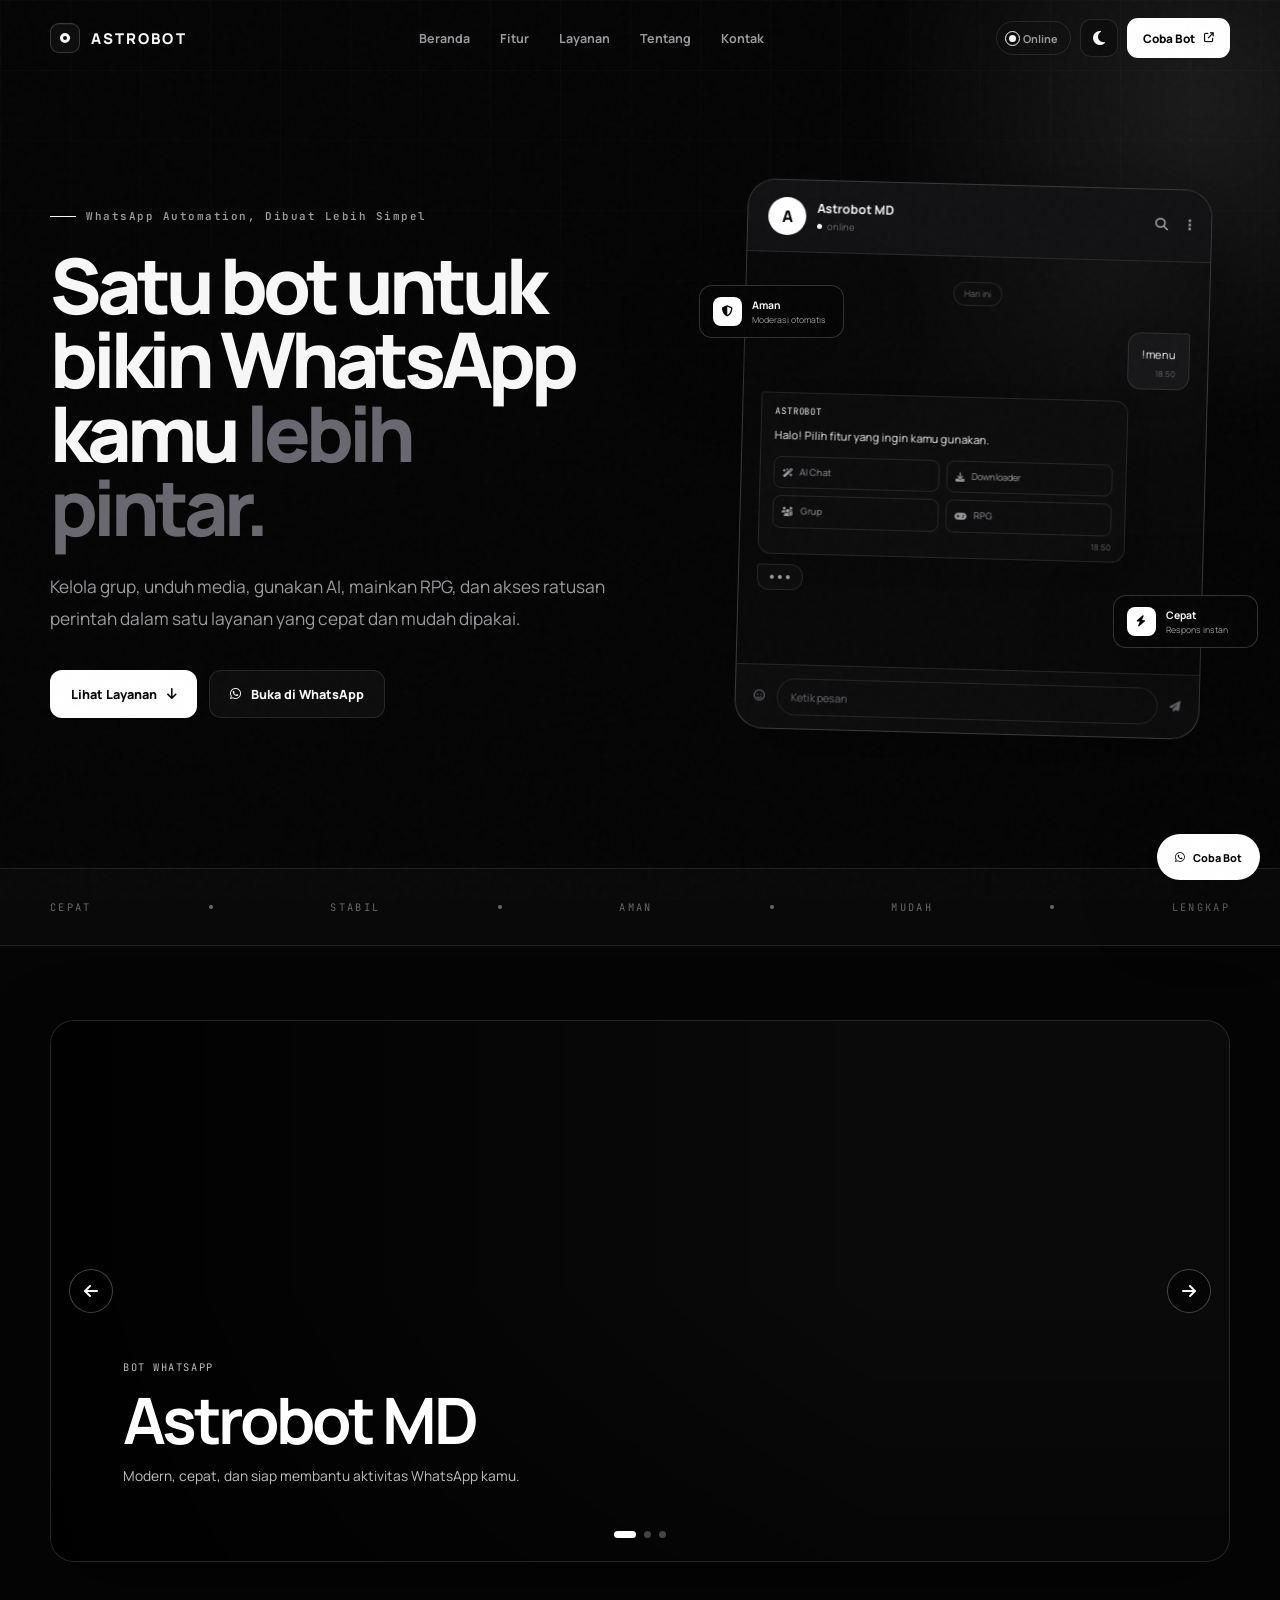
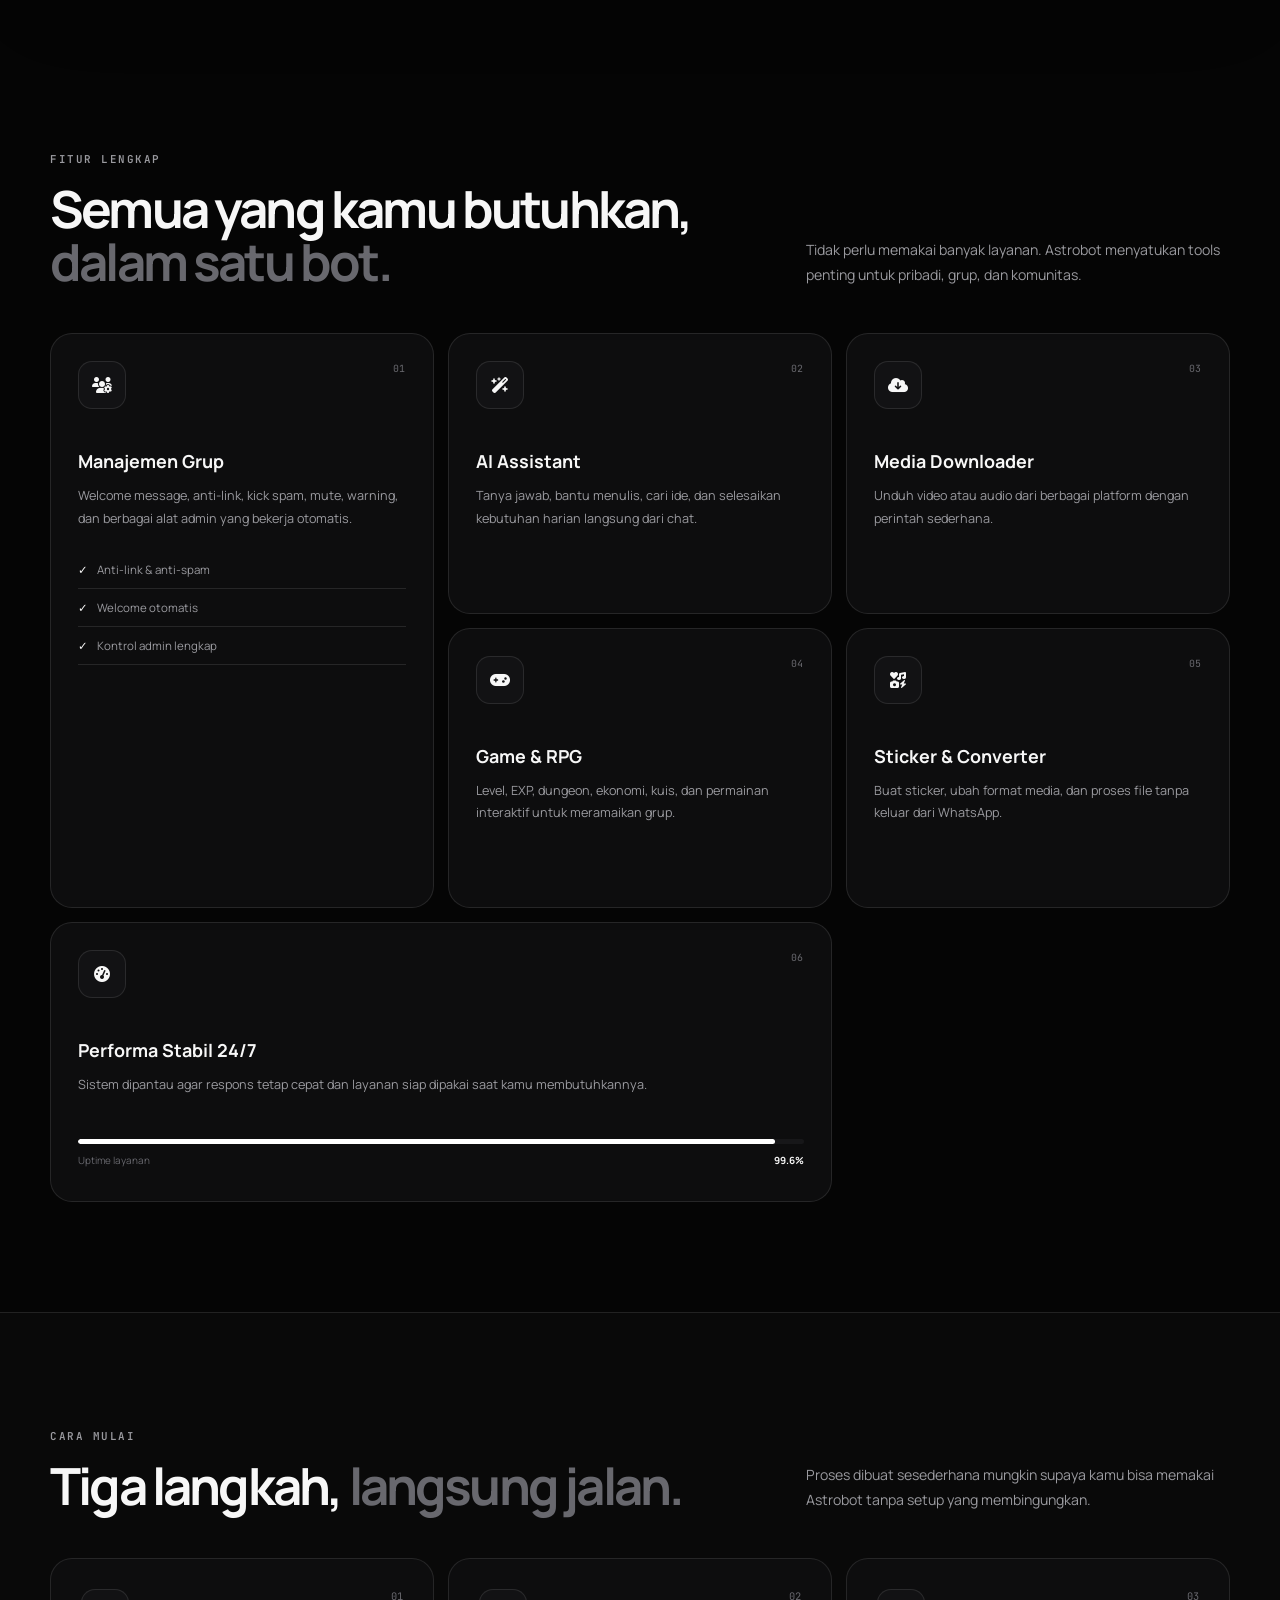
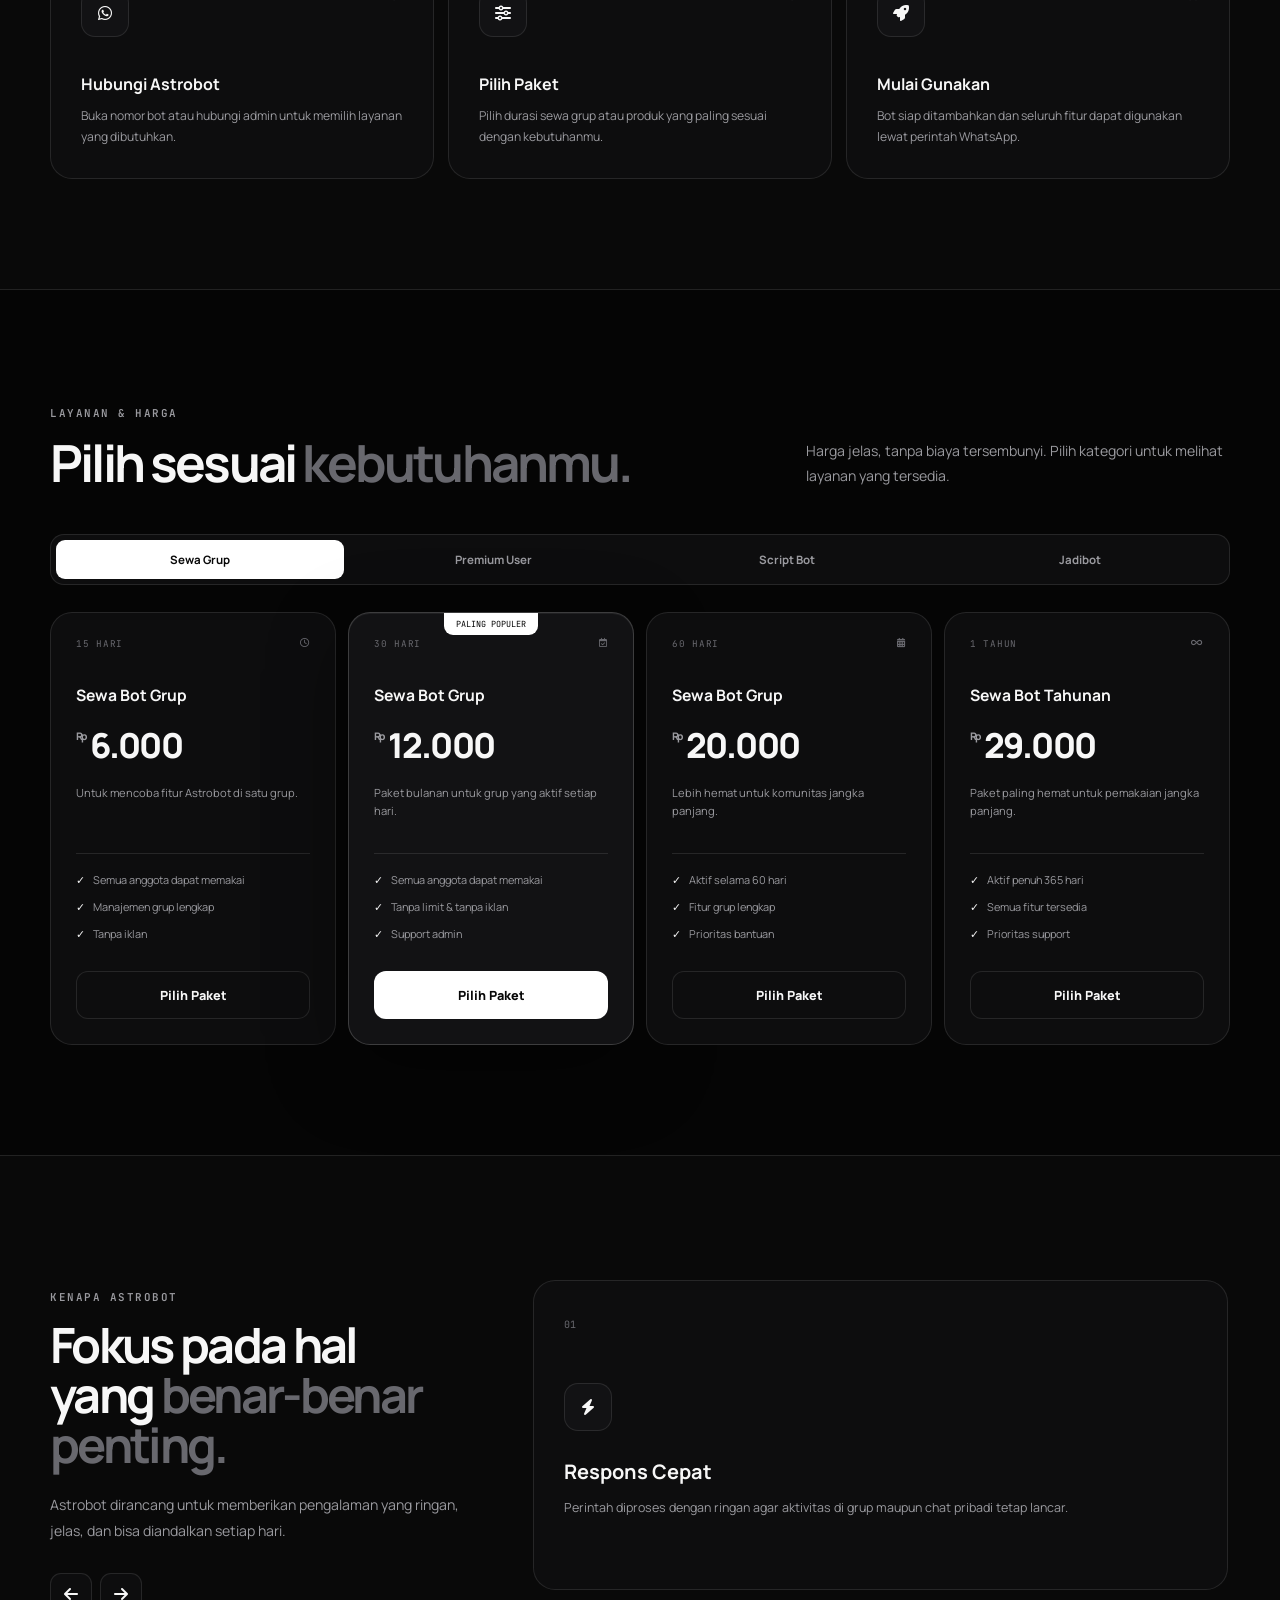
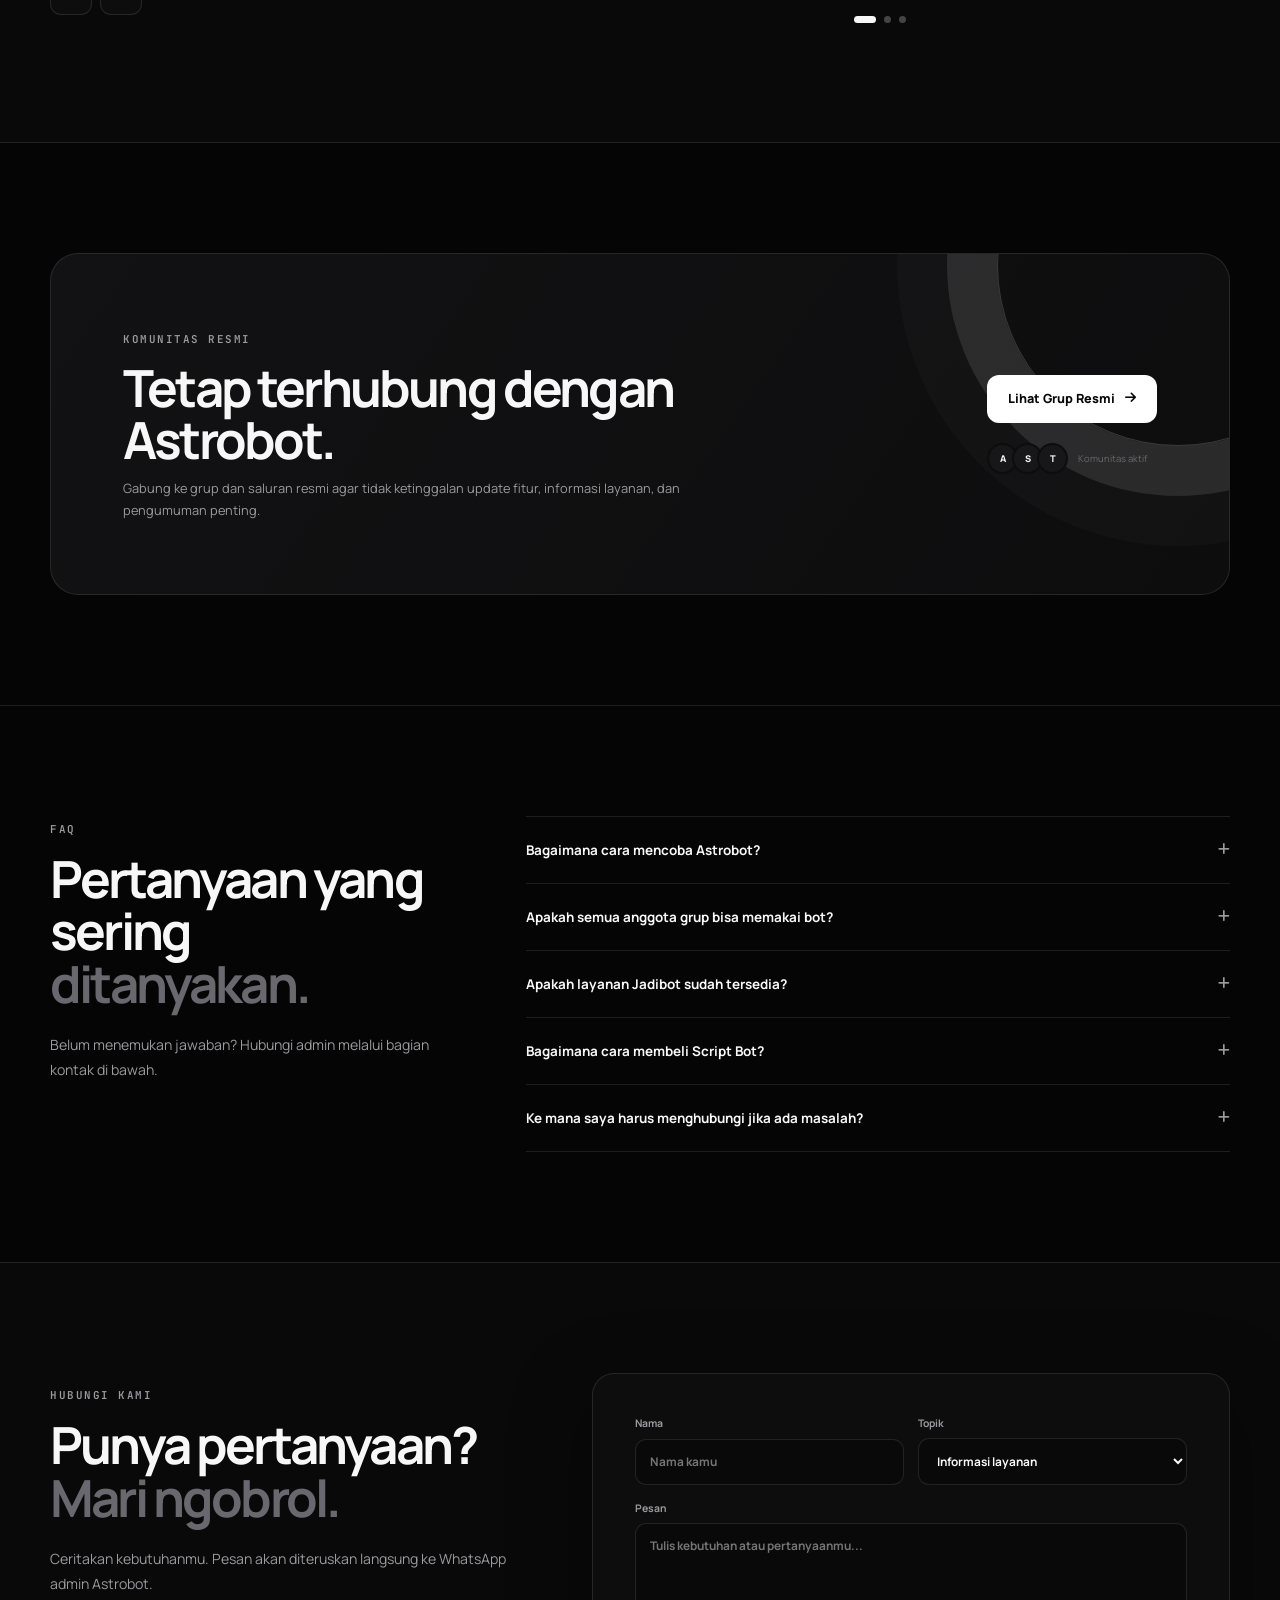
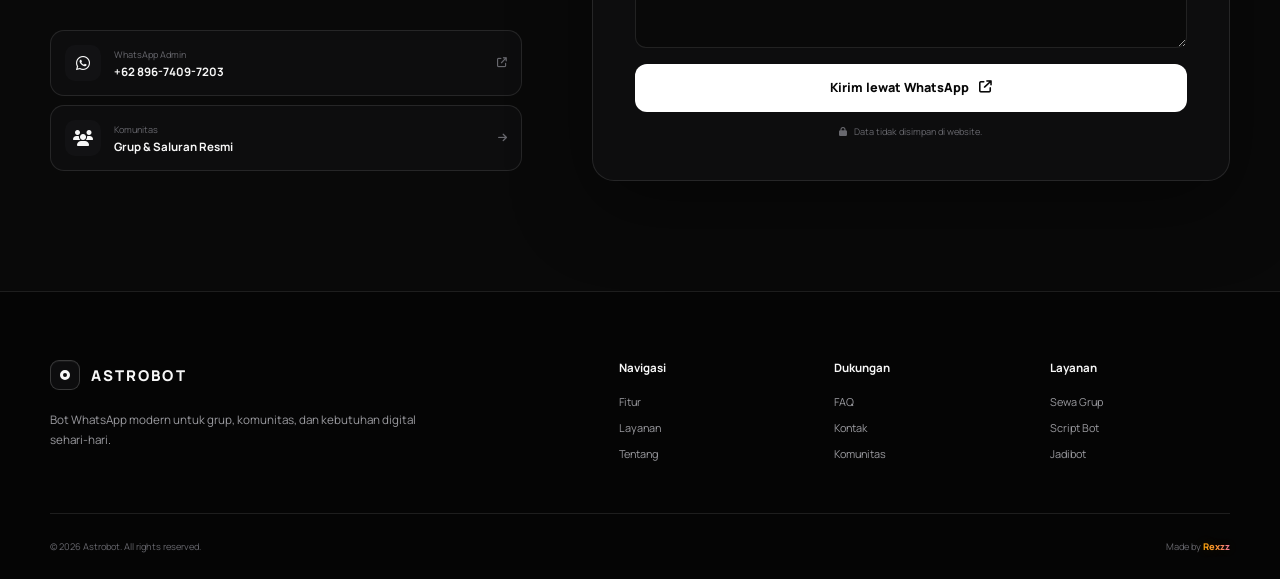
==== commit 07530fc6: "Add files via upload" ====
--- a/index.html
+++ b/index.html
@@ -74,11 +74,6 @@
           <div class="hero-actions">
             <a class="button button-primary" href="#services">Lihat Layanan <i class="fas fa-arrow-down" aria-hidden="true"></i></a>
             <a class="button button-secondary" href="https://wa.me/18763192888?text=%21menu" target="_blank" rel="noopener noreferrer"><i class="fab fa-whatsapp" aria-hidden="true"></i> Buka di WhatsApp</a>
-          </div>
-          <div class="hero-proof" aria-label="Keunggulan layanan">
-            <div><strong>24/7</strong><span>Siap digunakan</span></div>
-            <div><strong>100+</strong><span>Fitur tersedia</span></div>
-            <div><strong>&lt;1s</strong><span>Respons perintah</span></div>
           </div>
         </div>
 
@@ -317,7 +312,7 @@
       <div class="footer-brand"><a class="brand" href="#home"><span class="brand-mark"><span></span></span><span class="brand-name">ASTROBOT</span></a><p>Bot WhatsApp modern untuk grup, komunitas, dan kebutuhan digital sehari-hari.</p></div>
       <div class="footer-links"><div><strong>Navigasi</strong><a href="#features">Fitur</a><a href="#services">Layanan</a><a href="#about">Tentang</a></div><div><strong>Dukungan</strong><a href="#faq">FAQ</a><a href="#contact">Kontak</a><a href="grup.html">Komunitas</a></div><div><strong>Layanan</strong><a href="#services">Sewa Grup</a><a href="#services">Script Bot</a><a href="#services">Jadibot</a></div></div>
     </div>
-    <div class="container footer-bottom"><span>© 2026 Astrobot. All rights reserved.</span><span>Website dirancang bersama ChatGPT.</span></div>
+    <div class="container footer-bottom"><span>© 2026 Astrobot. All rights reserved.</span><span>Made by <span class="footer-rexzz">Rexzz</span></span></div>
   </footer>
 
   <a class="floating-contact" href="https://wa.me/18763192888?text=%21menu" target="_blank" rel="noopener noreferrer" aria-label="Buka Astrobot di WhatsApp"><i class="fab fa-whatsapp"></i><span>Coba Bot</span></a>
--- a/style.css
+++ b/style.css
@@ -111,11 +111,6 @@
 .button-full { width: 100%; }
 .button-disabled { background: var(--surface-3); color: var(--muted-2); border-color: var(--line); cursor: not-allowed; }
 .button-disabled:hover { transform: none; }
-.hero-proof { margin-top: 42px; padding-top: 25px; border-top: 1px solid var(--line); display: flex; align-items: center; gap: 42px; }
-.hero-proof div { display: grid; gap: 3px; }
-.hero-proof strong { font-family: "JetBrains Mono",monospace; font-size: .96rem; }
-.hero-proof span { color: var(--muted-2); font-size: .66rem; }
-
 .hero-product { position: relative; padding: 24px; }
 .product-window { position: relative; z-index: 2; overflow: hidden; min-height: 550px; border: 1px solid var(--line-strong); border-radius: 28px; background: var(--surface); box-shadow: var(--shadow); transform: rotate(1.5deg); }
 .window-bar { height: 72px; padding: 0 20px; border-bottom: 1px solid var(--line); display: flex; align-items: center; justify-content: space-between; background: var(--surface-2); }
@@ -302,6 +297,22 @@
 .footer-links strong { margin-bottom: 8px; font-size: .72rem; }
 .footer-links a { color: var(--muted); font-size: .68rem; }.footer-links a:hover{color:var(--text)}
 .footer-bottom { min-height: 66px; border-top: 1px solid var(--line); display: flex; align-items: center; justify-content: space-between; gap: 20px; color: var(--muted-2); font-size: .58rem; }
+.footer-rexzz {
+  display: inline-block;
+  font-weight: 800;
+  color: #fbbf24;
+  background: linear-gradient(90deg,#f59e0b,#fb923c,#f472b6,#fbbf24,#f59e0b);
+  background-size: 220% 220%;
+  -webkit-background-clip: text;
+  -webkit-text-fill-color: transparent;
+  background-clip: text;
+  animation: footerRexzzShine 2.4s linear infinite;
+  text-shadow: 0 0 12px rgba(251,191,36,.18);
+}
+@keyframes footerRexzzShine {
+  0% { background-position: 0% 50%; }
+  100% { background-position: 200% 50%; }
+}
 .floating-contact { position: fixed; right: 20px; bottom: 20px; z-index: 900; height: 46px; padding: 0 17px; border: 1px solid var(--line-strong); border-radius: 99px; background: var(--solid); color: var(--solid-text); display: flex; align-items: center; gap: 8px; box-shadow: var(--shadow); font-size: .68rem; font-weight: 800; }
 .back-top { position: fixed; left: 20px; bottom: 20px; z-index: 900; width: 42px; height: 42px; border: 1px solid var(--line); border-radius: 50%; background: var(--surface); color: var(--text); display: grid; place-items: center; cursor: pointer; opacity: 0; visibility: hidden; transform: translateY(10px); transition: .25s; }
 .back-top.is-visible { opacity: 1; visibility: visible; transform: none; }
@@ -356,7 +367,6 @@
   .hero h1 { font-size: clamp(2.8rem,14vw,4.2rem); }
   .hero-lead { font-size: .88rem; }
   .hero-actions .button { flex: 1; min-width: 145px; }
-  .hero-proof { gap: 20px; justify-content: space-between; }.hero-proof strong{font-size:.82rem}.hero-proof span{font-size:.54rem}
   .hero-product { padding: 0; }.product-window{min-height:500px;border-radius:22px;transform:none}.chat-area{min-height:365px}.floating-chip{display:none}
   .trust-inner { min-height: 65px; overflow: hidden; justify-content: center; gap: 17px; }.trust-inner span:nth-of-type(n+4),.trust-inner i:nth-of-type(n+3){display:none}
   .promo-slide { height: 390px; }.promo-content{left:24px;right:24px;bottom:45px}.promo-content h2{font-size:2.45rem}.promo-content p{font-size:.73rem}.slider-arrow{width:38px;height:38px}.slider-prev{left:10px}.slider-next{right:10px}
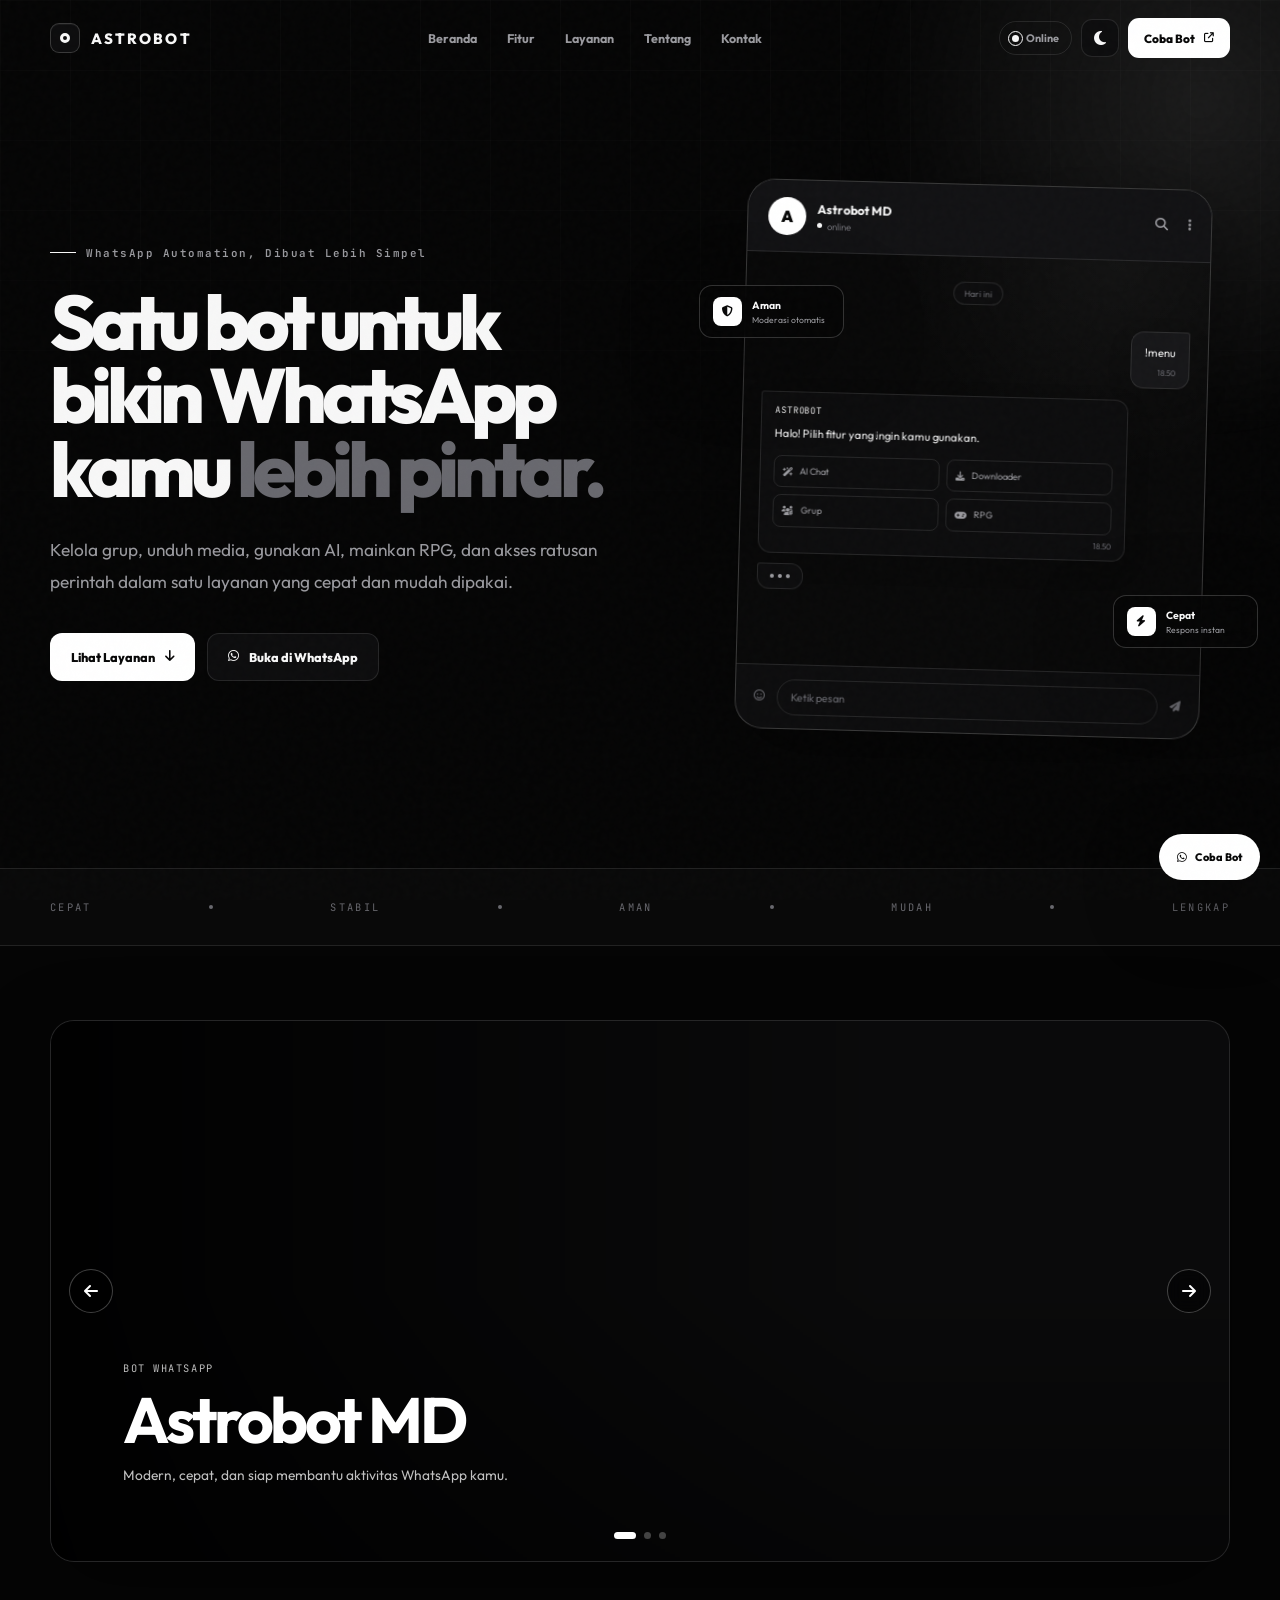
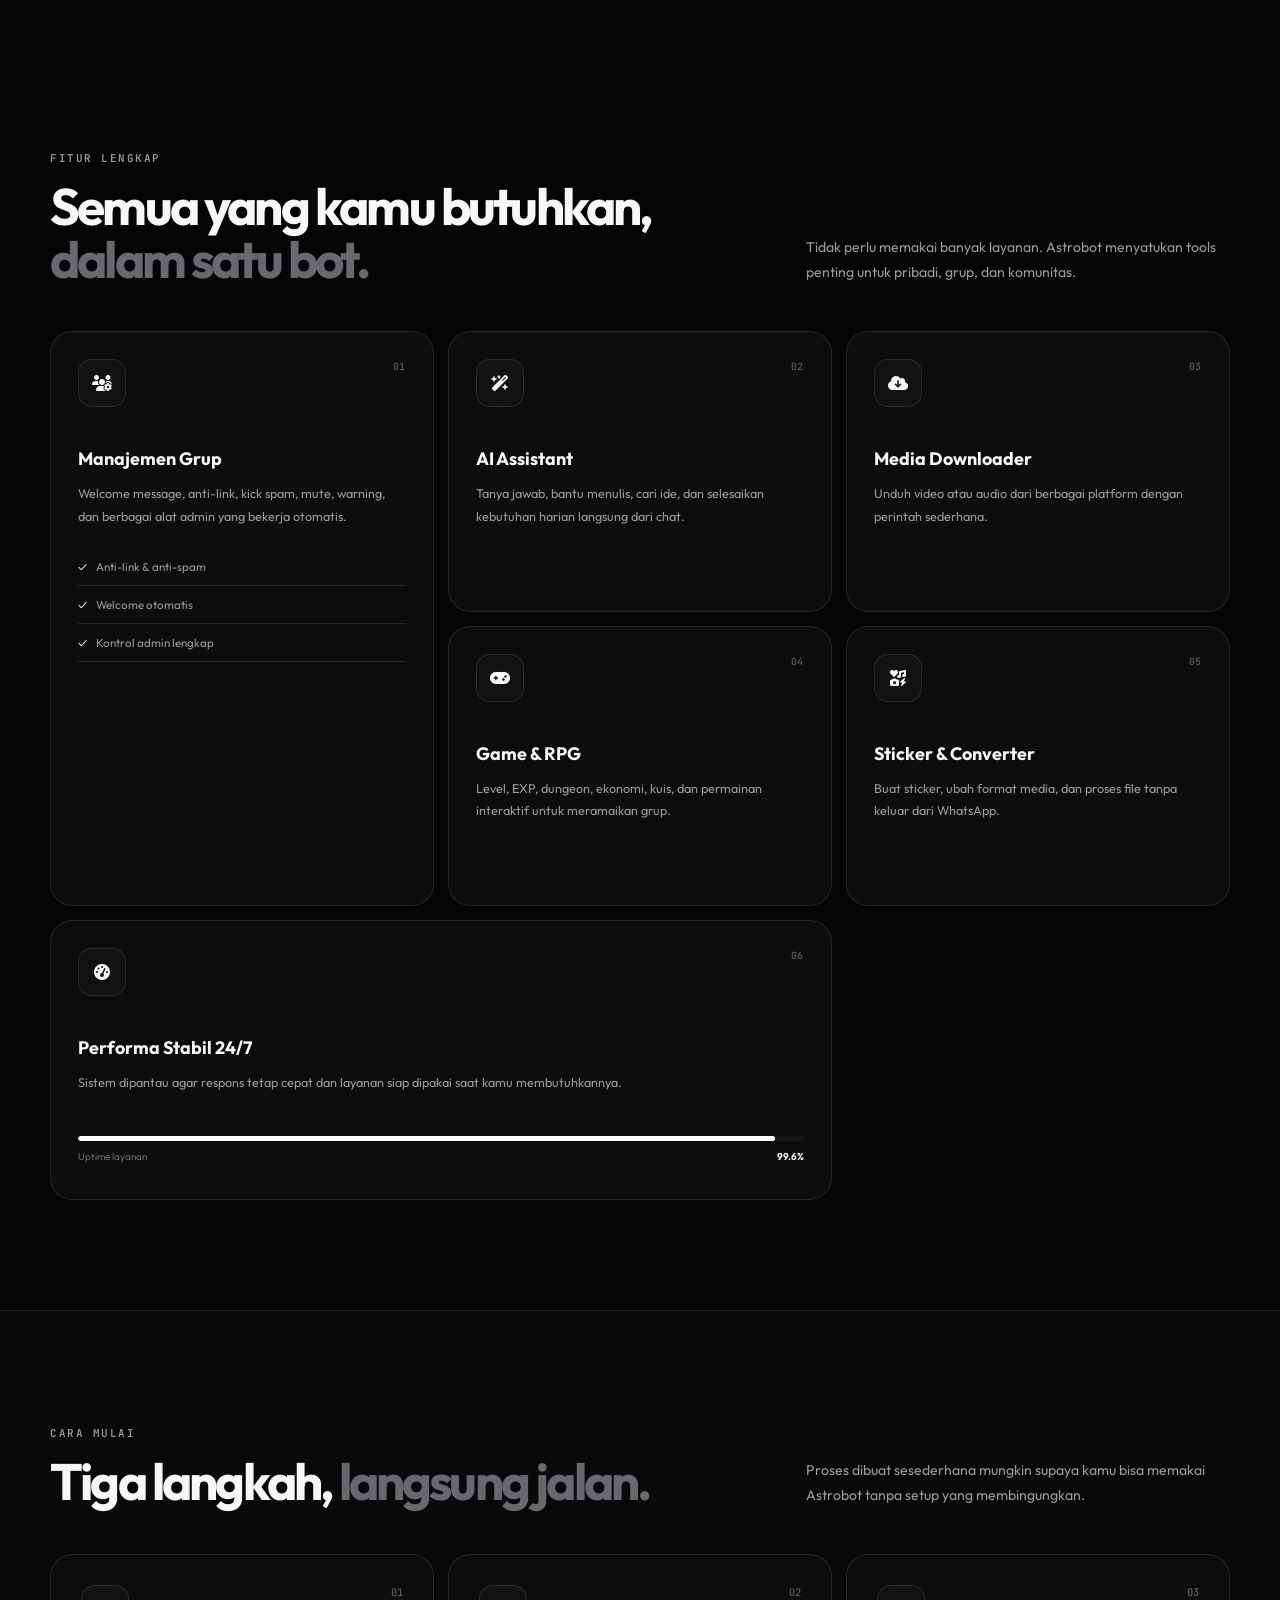
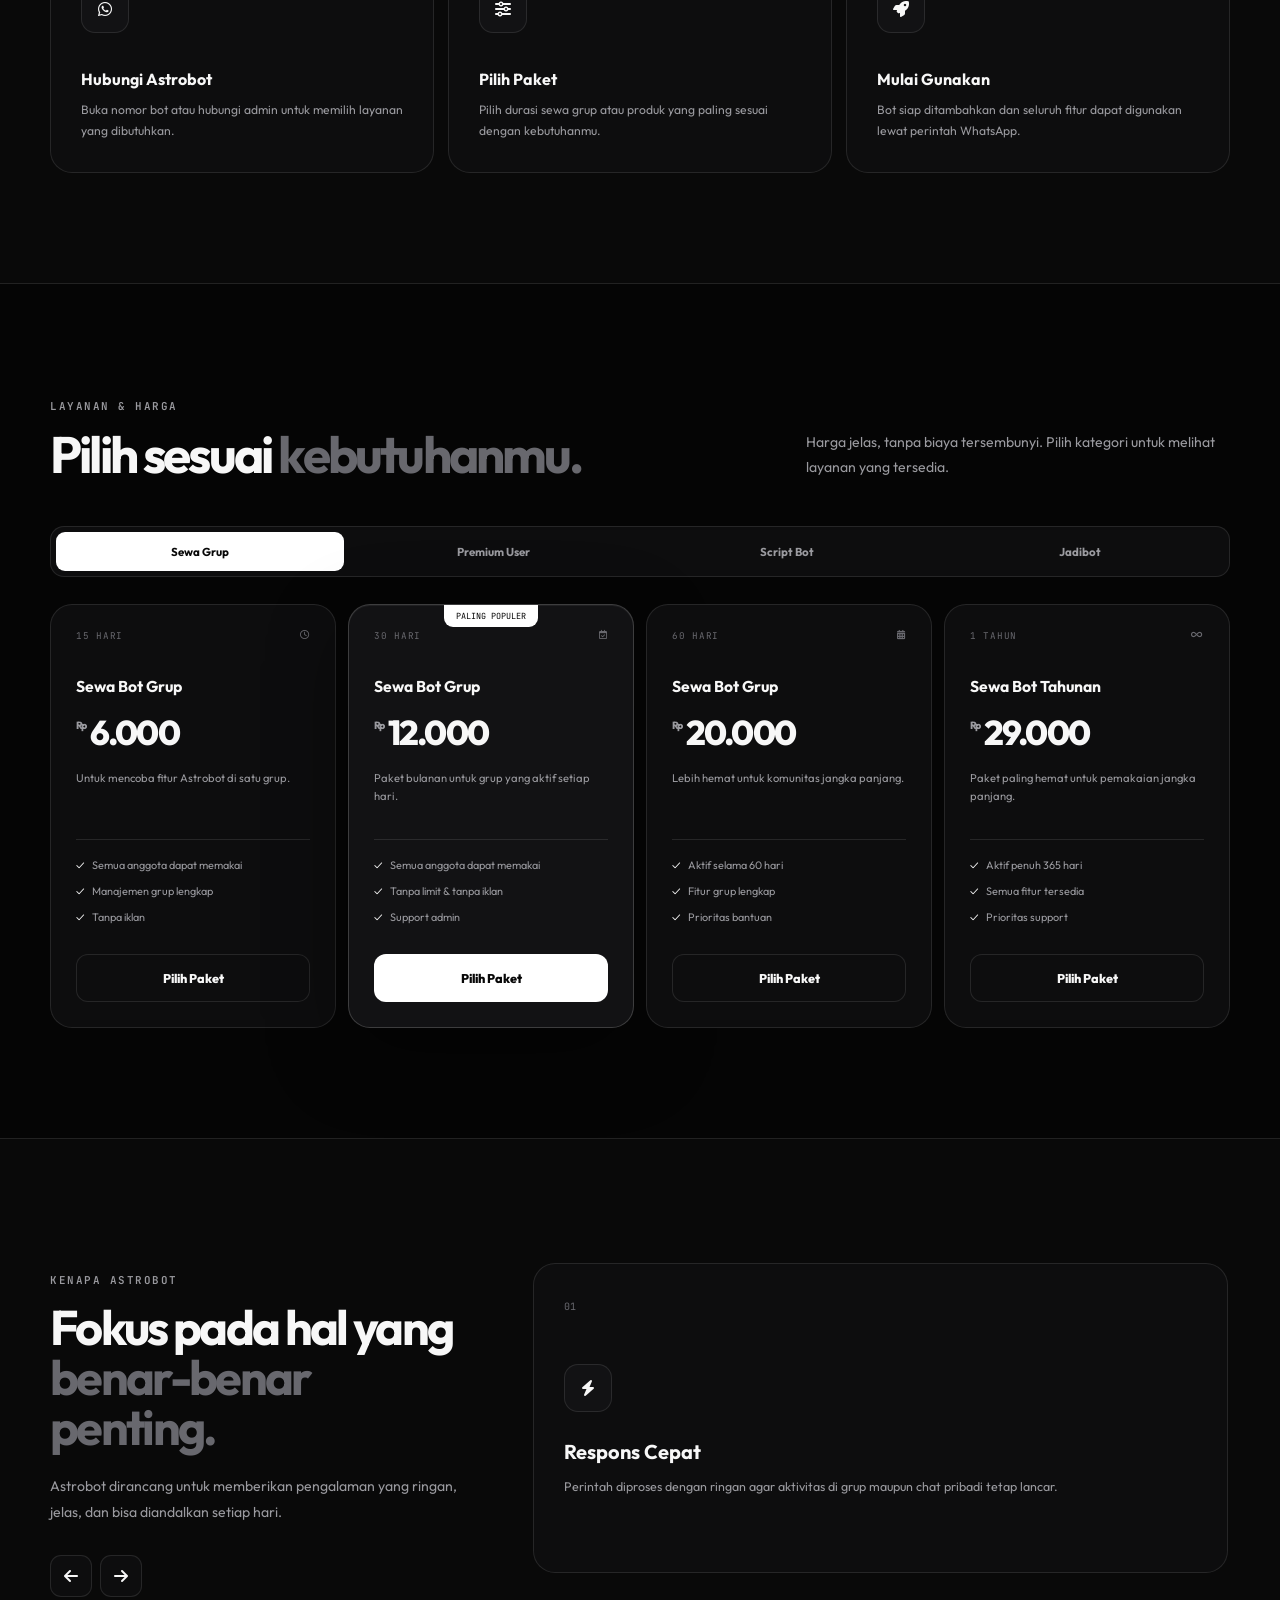
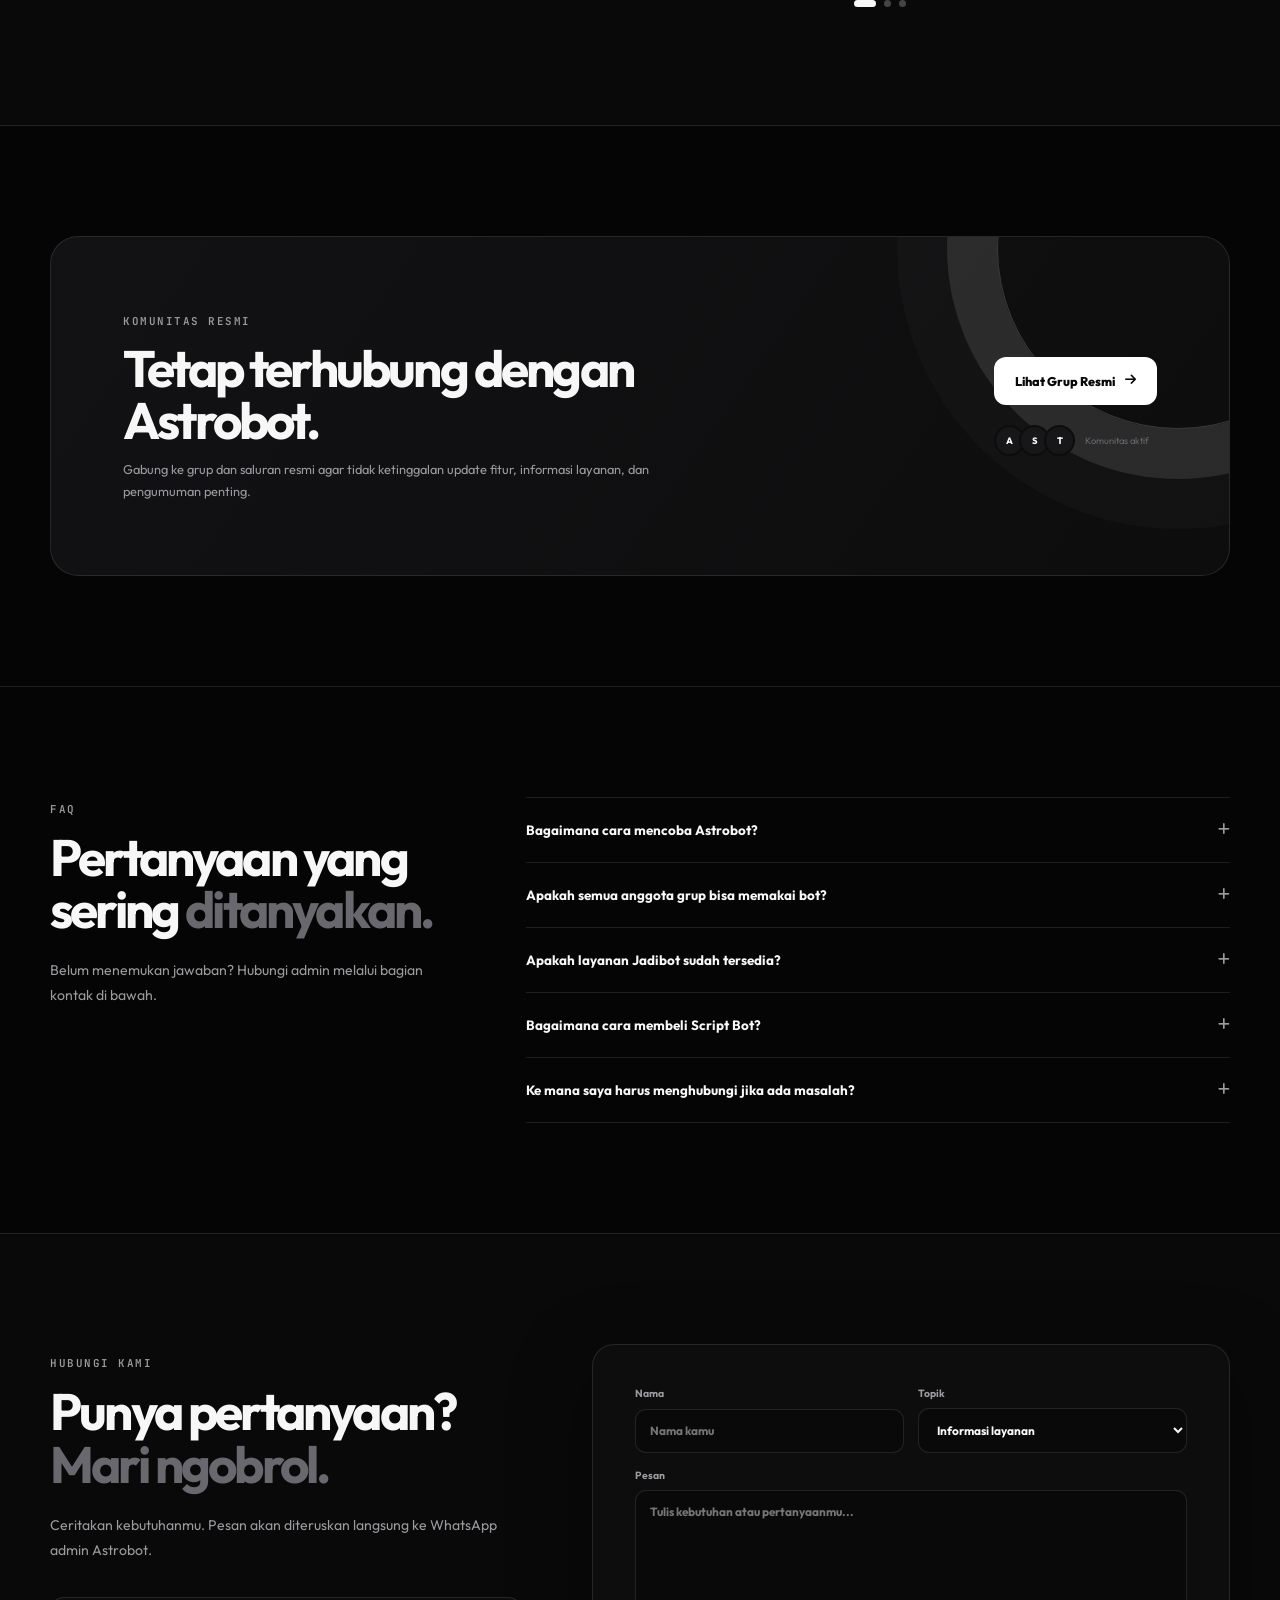
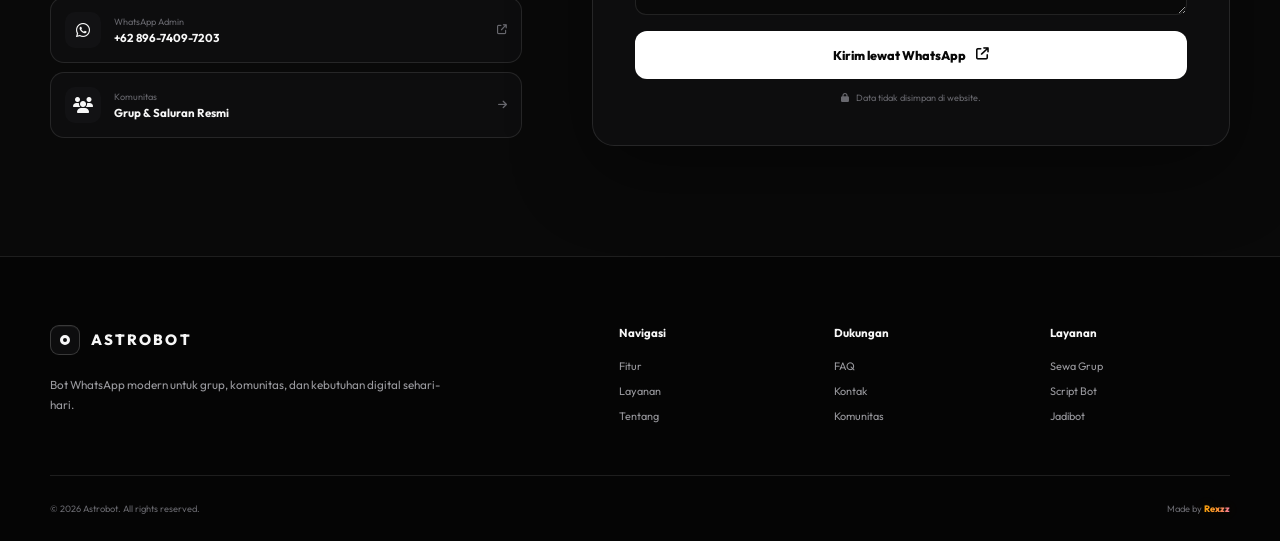
==== commit 45ebb3bc: "Add files via upload" ====
--- a/index.html
+++ b/index.html
@@ -12,7 +12,7 @@
   <meta property="og:image" content="https://raw.githubusercontent.com/rexxzastrobotz/Web-resmi-/main/IMG-20260729-WA0029.jpg">
   <link rel="preconnect" href="https://fonts.googleapis.com">
   <link rel="preconnect" href="https://fonts.gstatic.com" crossorigin>
-  <link href="https://fonts.googleapis.com/css2?family=Manrope:wght@400;500;600;700;800&amp;family=JetBrains+Mono:wght@500;600&amp;display=swap" rel="stylesheet">
+  <link href="https://fonts.googleapis.com/css2?family=Outfit:wght@400;500;600;700;800&amp;family=JetBrains+Mono:wght@500;600&amp;display=swap" rel="stylesheet">
   <link href="https://cdnjs.cloudflare.com/ajax/libs/font-awesome/6.5.1/css/all.min.css" rel="stylesheet">
   <link href="https://cdn.jsdelivr.net/npm/swiper@11/swiper-bundle.min.css" rel="stylesheet">
   <link href="style.css?v=12" rel="stylesheet">
--- a/style.css
+++ b/style.css
@@ -44,7 +44,7 @@
   overflow-x: hidden;
   background: var(--bg);
   color: var(--text);
-  font-family: "Manrope", system-ui, sans-serif;
+  font-family: "Outfit", system-ui, sans-serif;
   -webkit-font-smoothing: antialiased;
   transition: background .25s ease, color .25s ease;
 }
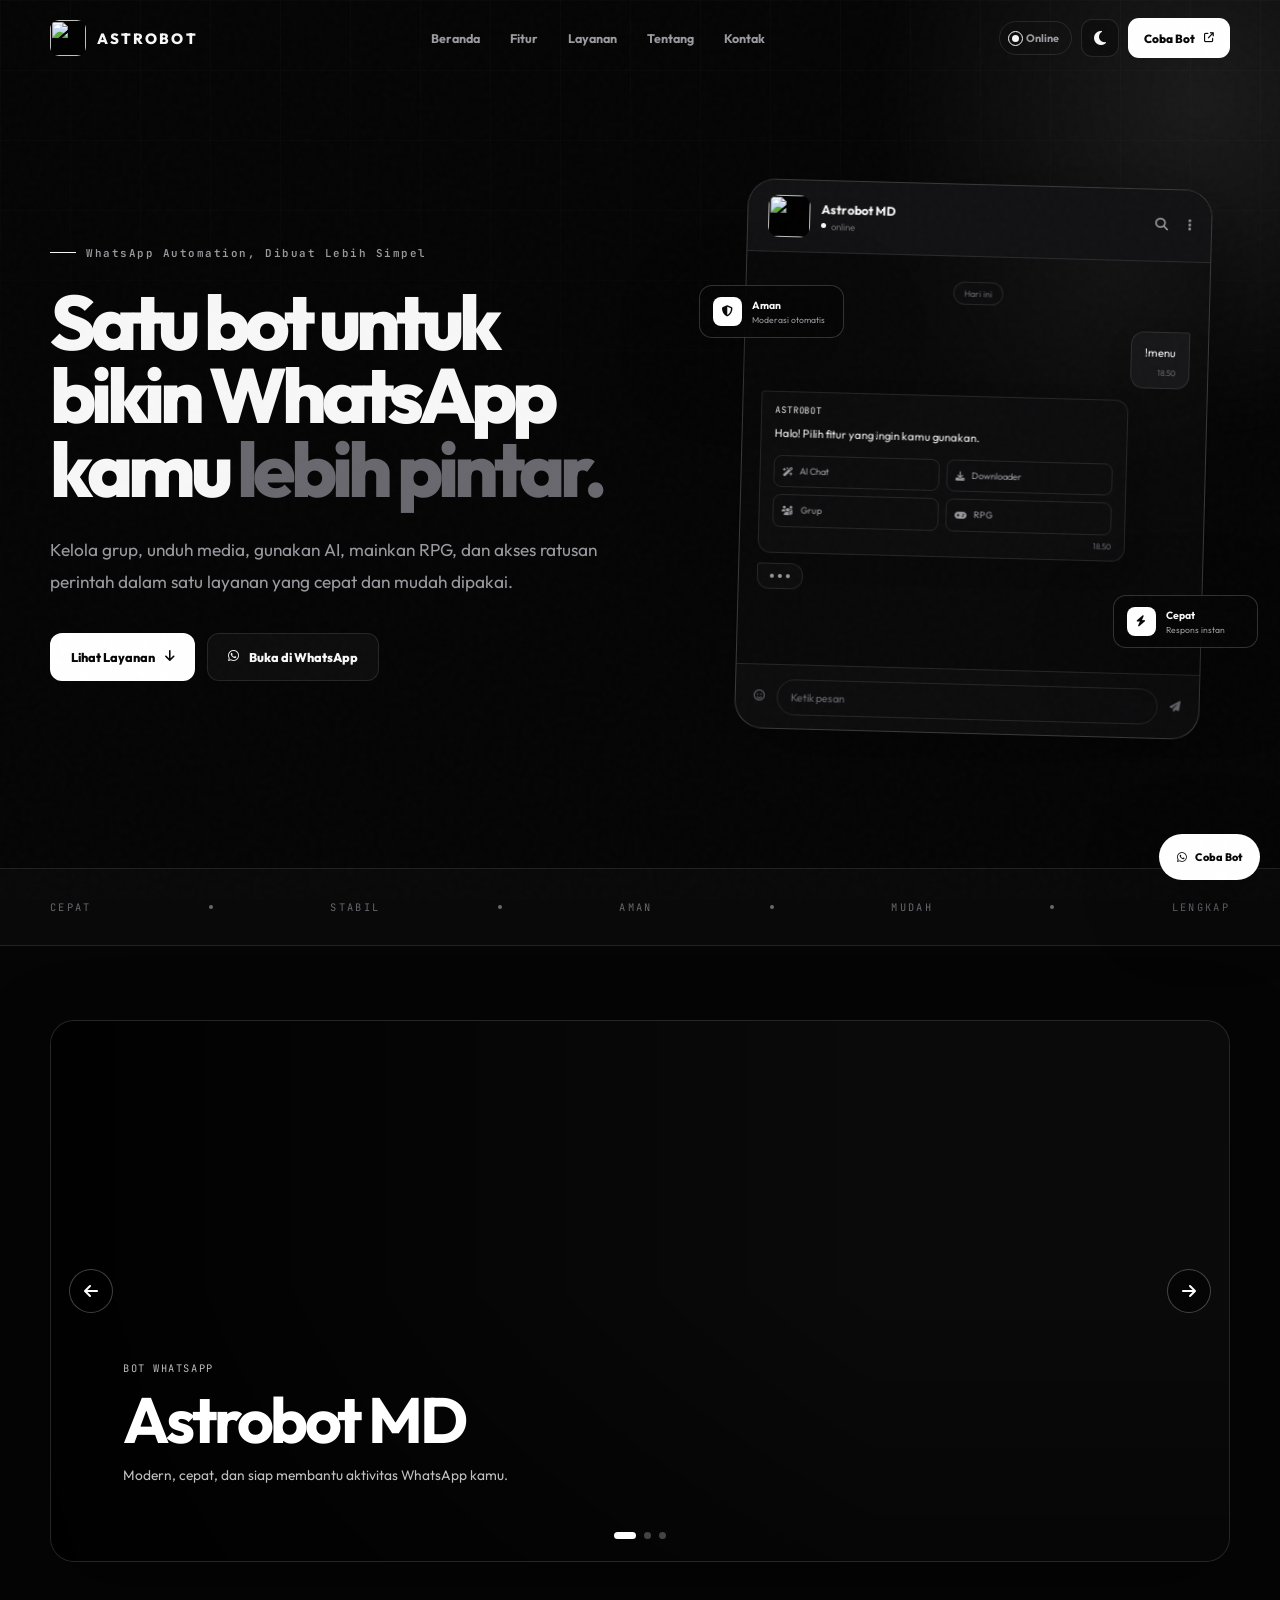
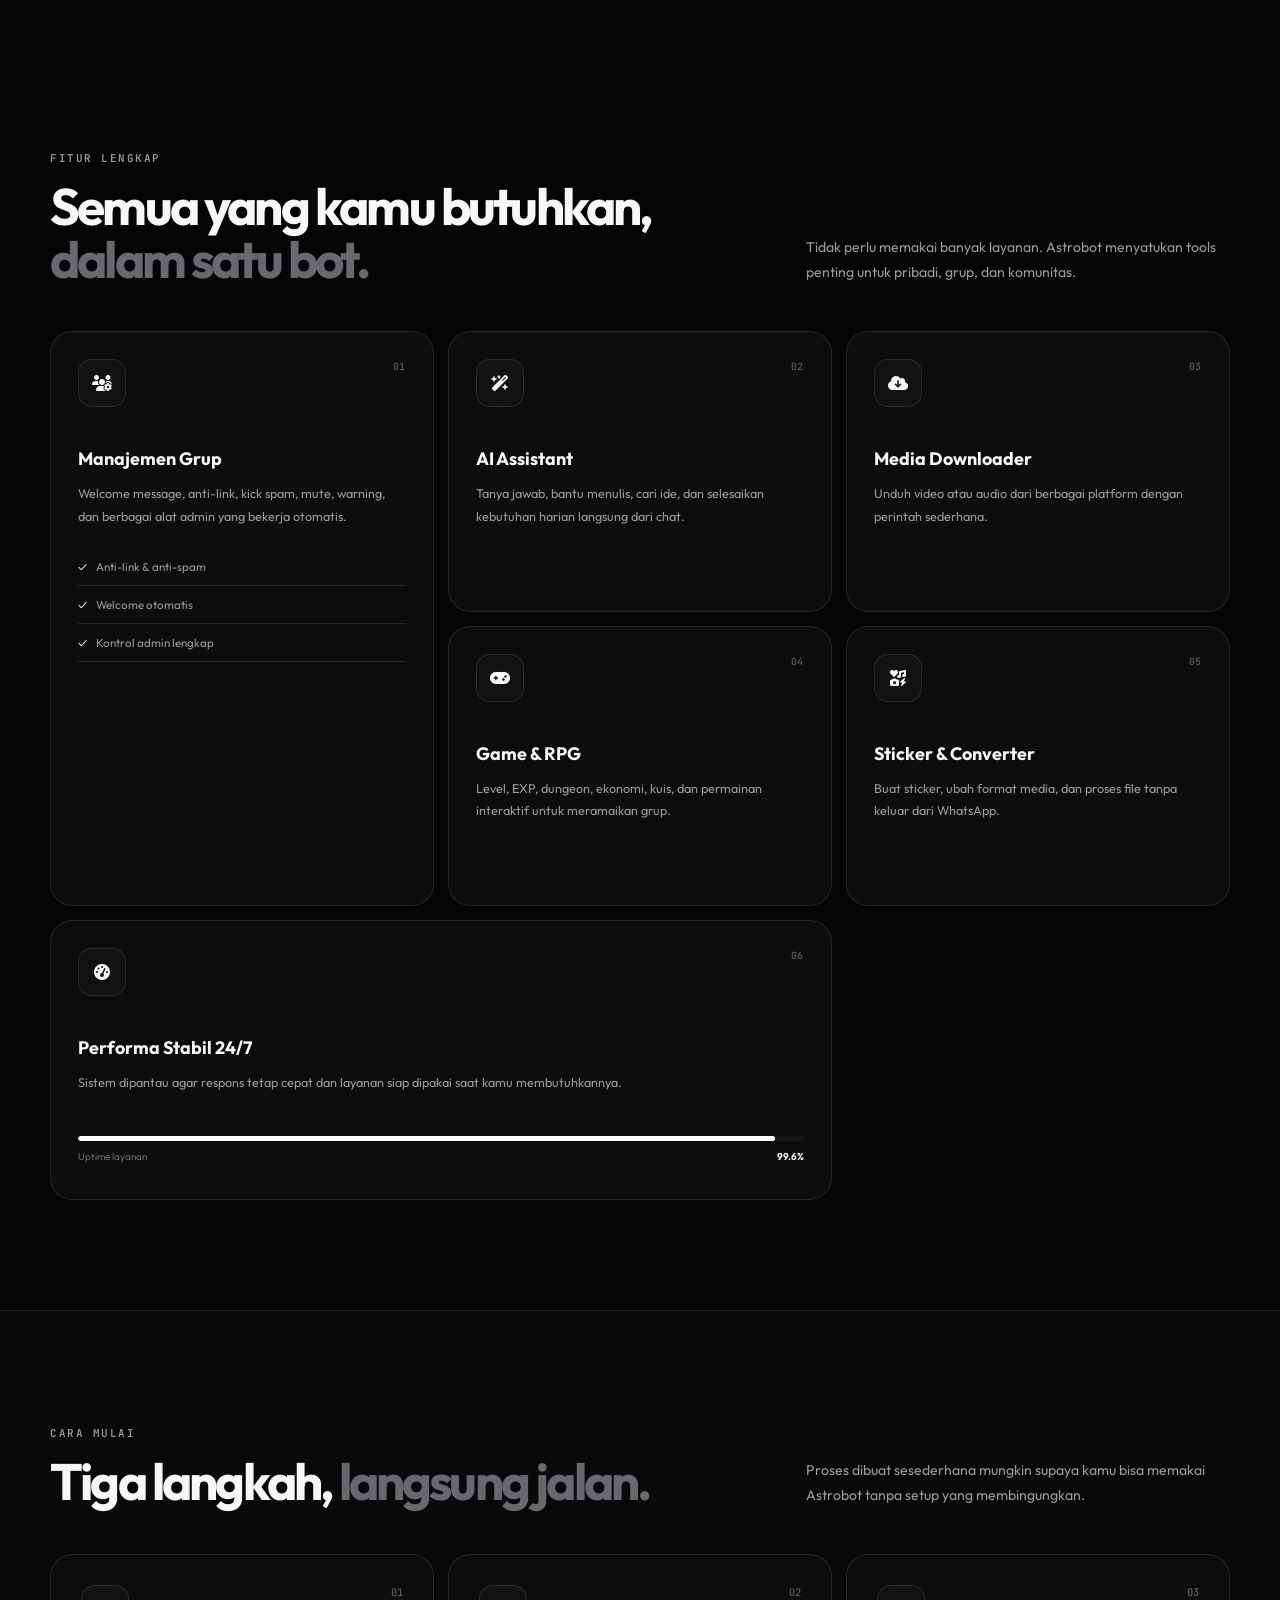
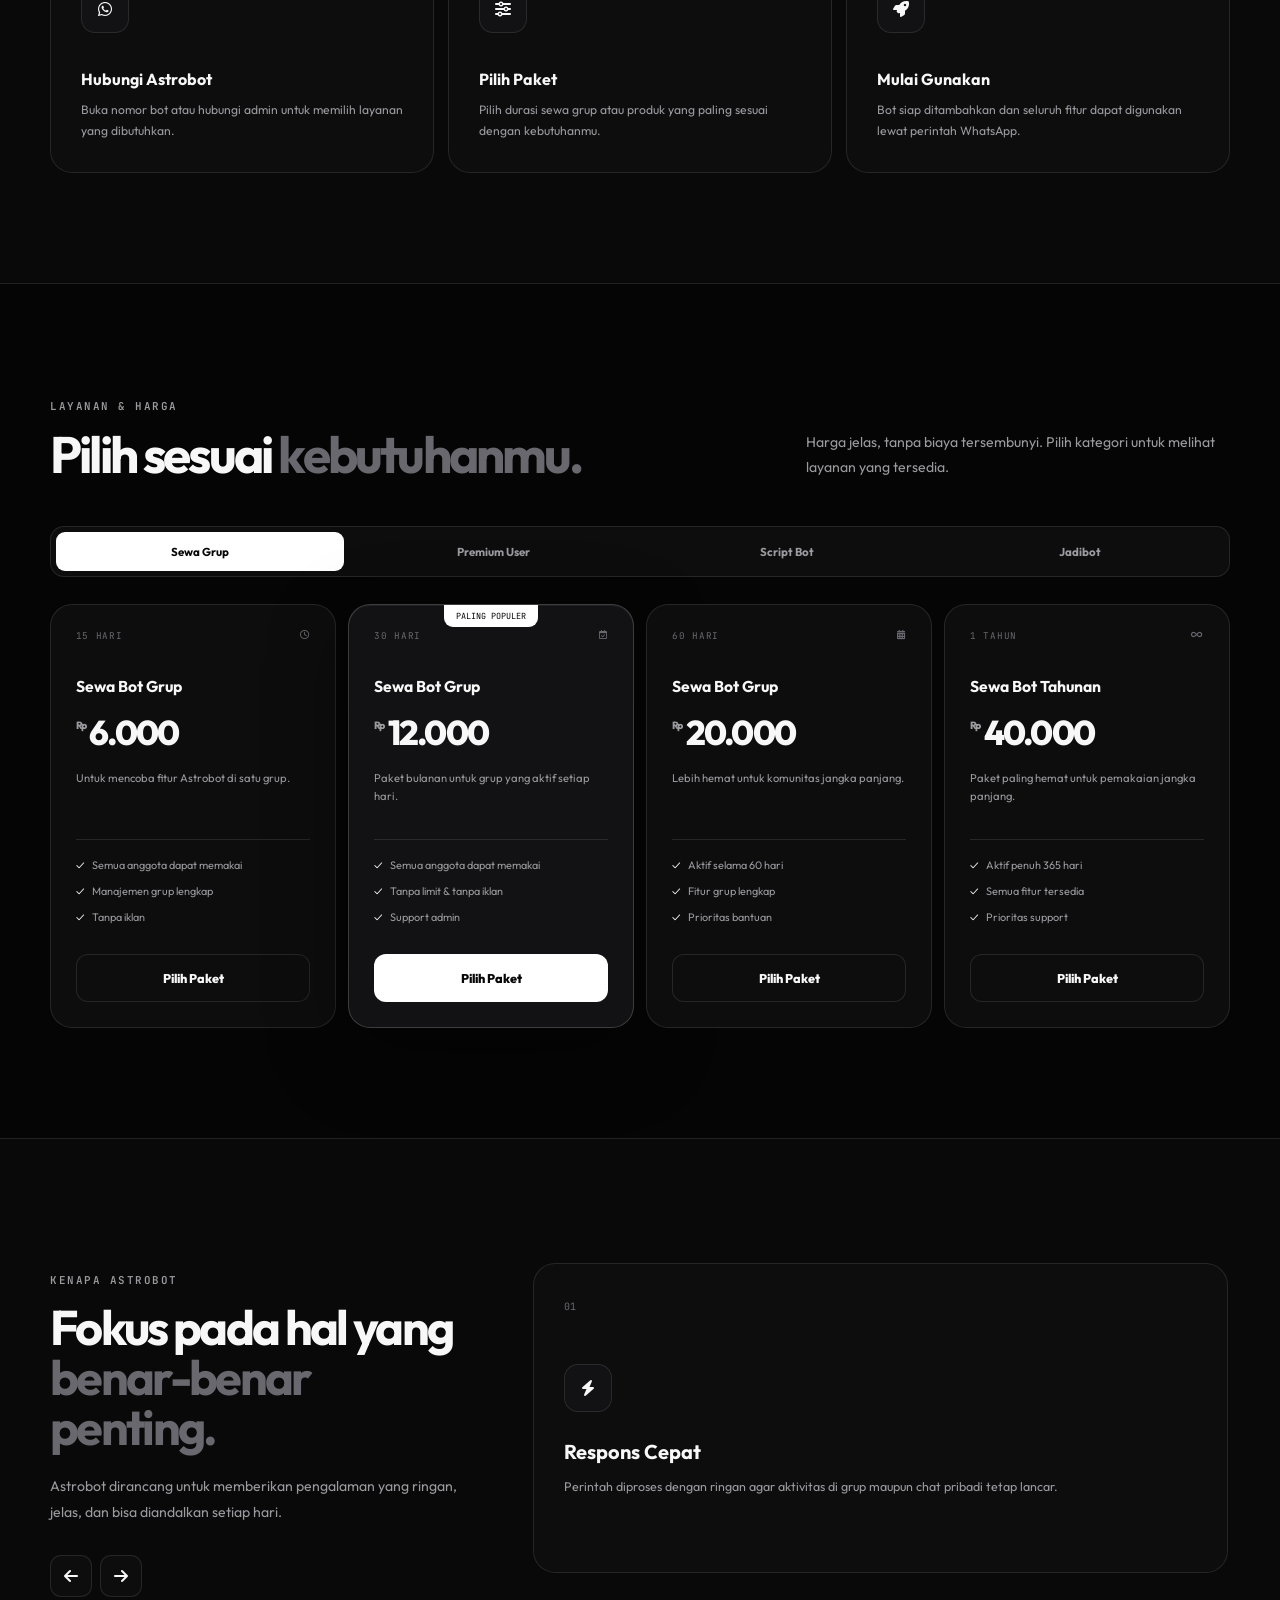
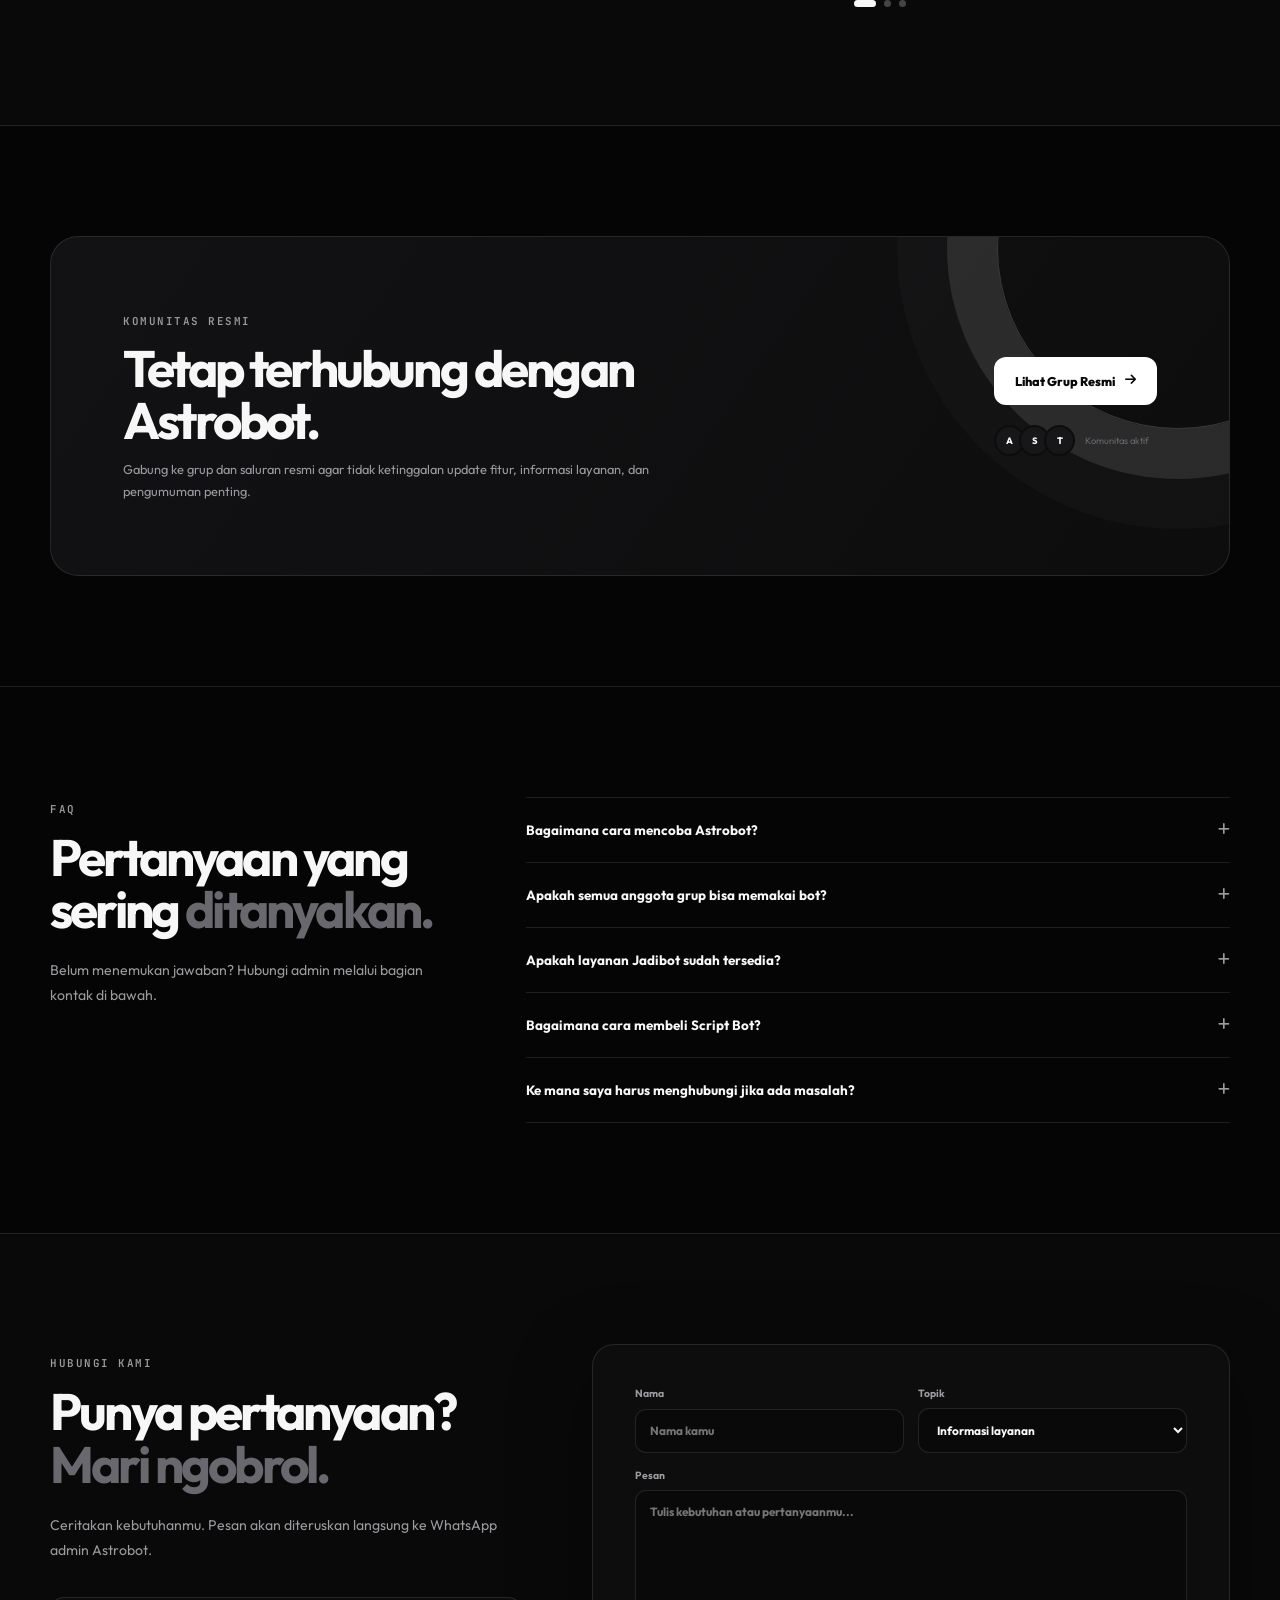
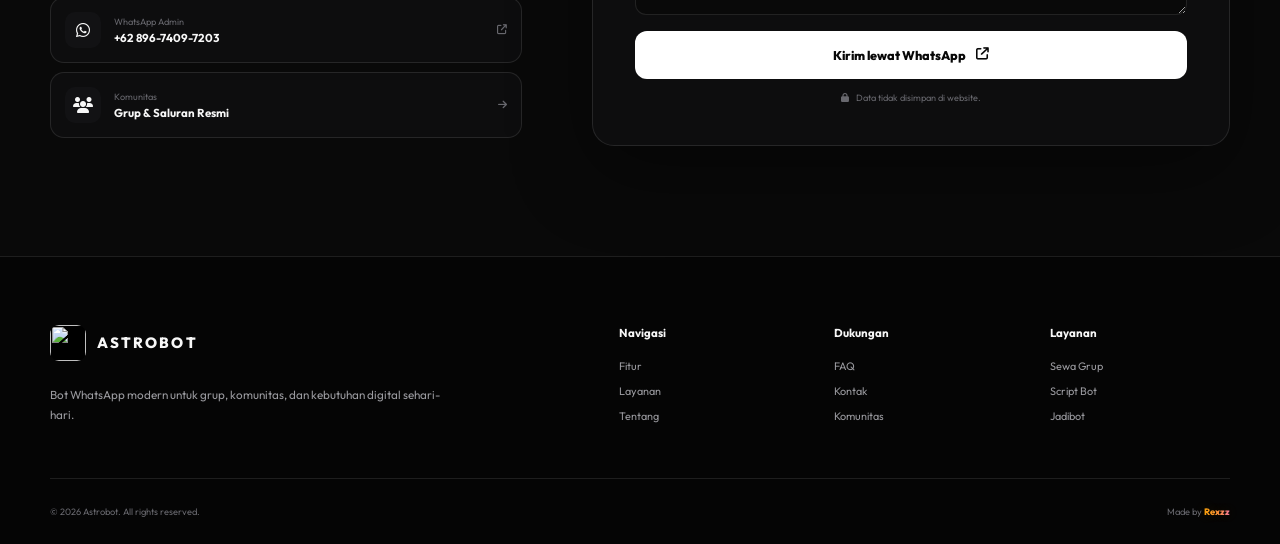
==== commit a3135ff5: "Add files via upload" ====
--- a/index.html
+++ b/index.html
@@ -4,10 +4,10 @@
   <meta charset="utf-8">
   <meta name="viewport" content="width=device-width,initial-scale=1">
   <meta name="theme-color" content="#050505">
-  <meta name="astrobot-build" content="12">
-  <title>Astrobot — Bot WhatsApp Modern, Cepat &amp; Lengkap</title>
-  <meta name="description" content="Astrobot adalah layanan bot WhatsApp modern untuk manajemen grup, downloader, AI, game, dan otomatisasi pesan.">
-  <meta property="og:title" content="Astrobot — Bot WhatsApp Modern">
+  <meta name="astrobot-build" content="16">
+  <title>Astrobot - Bot WhatsApp Automation, Fast Respons &amp; Lengkap</title>
+  <meta name="description" content="Astrobot adalah layanan bot WhatsApp terbaik dan modern untuk manajemen grup, downloader, AI, game, dan otomatisasi pesan.">
+  <meta property="og:title" content="Astrobot - Bot WhatsApp Modern">
   <meta property="og:description" content="Satu bot untuk grup, downloader, AI, game, dan berbagai kebutuhan WhatsApp.">
   <meta property="og:image" content="https://raw.githubusercontent.com/rexxzastrobotz/Web-resmi-/main/IMG-20260729-WA0029.jpg">
   <link rel="preconnect" href="https://fonts.googleapis.com">
@@ -15,7 +15,7 @@
   <link href="https://fonts.googleapis.com/css2?family=Outfit:wght@400;500;600;700;800&amp;family=JetBrains+Mono:wght@500;600&amp;display=swap" rel="stylesheet">
   <link href="https://cdnjs.cloudflare.com/ajax/libs/font-awesome/6.5.1/css/all.min.css" rel="stylesheet">
   <link href="https://cdn.jsdelivr.net/npm/swiper@11/swiper-bundle.min.css" rel="stylesheet">
-  <link href="style.css?v=12" rel="stylesheet">
+  <link href="style.css?v=15" rel="stylesheet">
 </head>
 <body>
   <div class="page-noise" aria-hidden="true"></div>
@@ -24,7 +24,9 @@
   <header class="site-header" id="top">
     <div class="header-inner">
       <a class="brand" href="#home" aria-label="Astrobot beranda">
-        <span class="brand-mark"><span></span></span>
+        <span class="brand-mark brand-mark-logo" aria-hidden="true">
+          <img src="Astrobot-Logo.png?v=6" alt="" width="1024" height="1024">
+        </span>
         <span class="brand-name">ASTROBOT</span>
       </a>
 
@@ -44,7 +46,7 @@
         <button class="icon-button" id="themeToggle" type="button" aria-label="Ganti tema">
           <i class="fas fa-moon" aria-hidden="true"></i>
         </button>
-        <a class="header-cta" href="https://wa.me/18763192888?text=%21menu" target="_blank" rel="noopener noreferrer">
+        <a class="header-cta" href="https://wa.me/18763192888?text=halo%20min" target="_blank" rel="noopener noreferrer">
           Coba Bot <i class="fas fa-arrow-up-right-from-square" aria-hidden="true"></i>
         </a>
         <button class="icon-button menu-toggle" id="menuToggle" type="button" aria-label="Buka menu" aria-expanded="false">
@@ -59,7 +61,7 @@
       <a href="#services">Layanan</a>
       <a href="#about">Tentang</a>
       <a href="#contact">Kontak</a>
-      <a href="grup.html">Komunitas Resmi</a>
+      <a href="/group">Komunitas Resmi</a>
     </nav>
   </header>
 
@@ -73,7 +75,7 @@
           <p class="hero-lead">Kelola grup, unduh media, gunakan AI, mainkan RPG, dan akses ratusan perintah dalam satu layanan yang cepat dan mudah dipakai.</p>
           <div class="hero-actions">
             <a class="button button-primary" href="#services">Lihat Layanan <i class="fas fa-arrow-down" aria-hidden="true"></i></a>
-            <a class="button button-secondary" href="https://wa.me/18763192888?text=%21menu" target="_blank" rel="noopener noreferrer"><i class="fab fa-whatsapp" aria-hidden="true"></i> Buka di WhatsApp</a>
+            <a class="button button-secondary" href="https://wa.me/18763192888?text=halo%20min" target="_blank" rel="noopener noreferrer"><i class="fab fa-whatsapp" aria-hidden="true"></i> Buka di WhatsApp</a>
           </div>
         </div>
 
@@ -81,7 +83,9 @@
           <div class="product-window">
             <div class="window-bar">
               <div class="window-brand">
-                <span class="bot-avatar">A</span>
+                <span class="bot-avatar bot-avatar-logo" aria-hidden="true">
+                  <img src="Astrobot-Logo.png?v=6" alt="" width="1024" height="1024">
+                </span>
                 <div><strong>Astrobot MD</strong><small><span></span> online</small></div>
               </div>
               <div class="window-actions"><i class="fas fa-search"></i><i class="fas fa-ellipsis-vertical"></i></div>
@@ -223,21 +227,21 @@
 
         <div class="service-panel is-active" data-service-panel="rent">
           <div class="price-grid">
-            <article class="price-card reveal"><div class="price-head"><span>15 HARI</span><i class="far fa-clock"></i></div><h3>Sewa Bot Grup</h3><div class="price"><small>Rp</small>6.000</div><p>Untuk mencoba fitur Astrobot di satu grup.</p><ul><li>Semua anggota dapat memakai</li><li>Manajemen grup lengkap</li><li>Tanpa iklan</li></ul><button class="button button-secondary button-full order-button" type="button" data-order="Sewa Bot Grup 15 Hari — Rp6.000">Pilih Paket</button></article>
-            <article class="price-card is-featured reveal delay-1"><div class="popular-label">PALING POPULER</div><div class="price-head"><span>30 HARI</span><i class="far fa-calendar-check"></i></div><h3>Sewa Bot Grup</h3><div class="price"><small>Rp</small>12.000</div><p>Paket bulanan untuk grup yang aktif setiap hari.</p><ul><li>Semua anggota dapat memakai</li><li>Tanpa limit &amp; tanpa iklan</li><li>Support admin</li></ul><button class="button button-primary button-full order-button" type="button" data-order="Sewa Bot Grup 30 Hari — Rp12.000">Pilih Paket</button></article>
-            <article class="price-card reveal delay-2"><div class="price-head"><span>60 HARI</span><i class="fas fa-calendar-days"></i></div><h3>Sewa Bot Grup</h3><div class="price"><small>Rp</small>20.000</div><p>Lebih hemat untuk komunitas jangka panjang.</p><ul><li>Aktif selama 60 hari</li><li>Fitur grup lengkap</li><li>Prioritas bantuan</li></ul><button class="button button-secondary button-full order-button" type="button" data-order="Sewa Bot Grup 60 Hari — Rp20.000">Pilih Paket</button></article>
-            <article class="price-card reveal"><div class="price-head"><span>1 TAHUN</span><i class="fas fa-infinity"></i></div><h3>Sewa Bot Tahunan</h3><div class="price"><small>Rp</small>29.000</div><p>Paket paling hemat untuk pemakaian jangka panjang.</p><ul><li>Aktif penuh 365 hari</li><li>Semua fitur tersedia</li><li>Prioritas support</li></ul><button class="button button-secondary button-full order-button" type="button" data-order="Sewa Bot Grup Tahunan — Rp29.000">Pilih Paket</button></article>
+            <article class="price-card reveal"><div class="price-head"><span>15 HARI</span><i class="far fa-clock"></i></div><h3>Sewa Bot Grup</h3><div class="price"><small>Rp</small>6.000</div><p>Untuk mencoba fitur Astrobot di satu grup.</p><ul><li>Semua anggota dapat memakai</li><li>Manajemen grup lengkap</li><li>Tanpa iklan</li></ul><button class="button button-secondary button-full order-button" type="button" data-order="Sewa Bot Grup 15 Hari - Rp6.000">Pilih Paket</button></article>
+            <article class="price-card is-featured reveal delay-1"><div class="popular-label">PALING POPULER</div><div class="price-head"><span>30 HARI</span><i class="far fa-calendar-check"></i></div><h3>Sewa Bot Grup</h3><div class="price"><small>Rp</small>12.000</div><p>Paket bulanan untuk grup yang aktif setiap hari.</p><ul><li>Semua anggota dapat memakai</li><li>Tanpa limit &amp; tanpa iklan</li><li>Support admin</li></ul><button class="button button-primary button-full order-button" type="button" data-order="Sewa Bot Grup 30 Hari - Rp12.000">Pilih Paket</button></article>
+            <article class="price-card reveal delay-2"><div class="price-head"><span>60 HARI</span><i class="fas fa-calendar-days"></i></div><h3>Sewa Bot Grup</h3><div class="price"><small>Rp</small>20.000</div><p>Lebih hemat untuk komunitas jangka panjang.</p><ul><li>Aktif selama 60 hari</li><li>Fitur grup lengkap</li><li>Prioritas bantuan</li></ul><button class="button button-secondary button-full order-button" type="button" data-order="Sewa Bot Grup 60 Hari - Rp20.000">Pilih Paket</button></article>
+            <article class="price-card reveal"><div class="price-head"><span>1 TAHUN</span><i class="fas fa-infinity"></i></div><h3>Sewa Bot Tahunan</h3><div class="price"><small>Rp</small>40.000</div><p>Paket paling hemat untuk pemakaian jangka panjang.</p><ul><li>Aktif penuh 365 hari</li><li>Semua fitur tersedia</li><li>Prioritas support</li></ul><button class="button button-secondary button-full order-button" type="button" data-order="Sewa Bot Grup Tahunan - Rp29.000">Pilih Paket</button></article>
           </div>
         </div>
 
         <div class="service-panel" data-service-panel="premium" hidden>
-          <div class="unavailable-card"><div class="unavailable-icon"><i class="fas fa-lock"></i></div><span>PREMIUM USER</span><h3>Belum Tersedia</h3><p>Pendaftaran Premium User sedang ditutup. Informasi pembukaan akan diumumkan melalui saluran resmi Astrobot.</p><a class="button button-secondary" href="grup.html">Ikuti Informasi</a></div>
+          <div class="unavailable-card"><div class="unavailable-icon"><i class="fas fa-lock"></i></div><span>PREMIUM USER</span><h3>Belum Tersedia</h3><p>Pendaftaran Premium User sedang ditutup. Informasi pembukaan akan diumumkan melalui saluran resmi Astrobot.</p><a class="button button-secondary" href="/group">Ikuti Informasi</a></div>
         </div>
 
         <div class="service-panel" data-service-panel="script" hidden>
           <article class="product-card">
             <div class="product-visual"><span class="code-line line-one"></span><span class="code-line line-two"></span><span class="code-line line-three"></span><div class="product-code">ASTROBOT<span>.JS</span></div></div>
-            <div class="product-copy"><span class="section-kicker">SOURCE CODE</span><h3>Script Bot Astrobot MD</h3><p>Script bot WhatsApp modern, lengkap, dan siap dikembangkan untuk kebutuhan pribadi atau bisnis.</p><div class="product-points"><span><i class="fas fa-check"></i> Multi device</span><span><i class="fas fa-check"></i> 100+ fitur</span><span><i class="fas fa-check"></i> Mudah dikembangkan</span><span><i class="fas fa-check"></i> Dokumentasi dasar</span></div><div class="product-bottom"><div class="price"><small>Rp</small>50.000</div><button class="button button-primary order-button" type="button" data-order="Script Bot Astrobot MD — Rp50.000">Beli Script</button></div></div>
+            <div class="product-copy"><span class="section-kicker">SOURCE CODE</span><h3>Script Bot Astrobot MD</h3><p>Script bot WhatsApp modern, lengkap, dan siap dikembangkan untuk kebutuhan pribadi atau bisnis.</p><div class="product-points"><span><i class="fas fa-check"></i> Multi device</span><span><i class="fas fa-check"></i> 100+ fitur</span><span><i class="fas fa-check"></i> Mudah dikembangkan</span><span><i class="fas fa-check"></i> Dokumentasi dasar</span></div><div class="product-bottom"><div class="price"><small>Rp</small>50.000</div><button class="button button-primary order-button" type="button" data-order="Script Bot Astrobot MD - Rp50.000">Beli Script</button></div></div>
           </article>
         </div>
 
@@ -268,7 +272,7 @@
       <div class="container">
         <div class="community-card reveal">
           <div class="community-copy"><span class="section-kicker">KOMUNITAS RESMI</span><h2>Tetap terhubung dengan Astrobot.</h2><p>Gabung ke grup dan saluran resmi agar tidak ketinggalan update fitur, informasi layanan, dan pengumuman penting.</p></div>
-          <div class="community-actions"><a class="button button-primary" href="grup.html">Lihat Grup Resmi <i class="fas fa-arrow-right"></i></a><div class="member-stack"><span>A</span><span>S</span><span>T</span><small>Komunitas aktif</small></div></div>
+          <div class="community-actions"><a class="button button-primary" href="/group">Lihat Grup Resmi <i class="fas fa-arrow-right"></i></a><div class="member-stack"><span>A</span><span>S</span><span>T</span><small>Komunitas aktif</small></div></div>
         </div>
       </div>
     </section>
@@ -294,7 +298,7 @@
           <p>Ceritakan kebutuhanmu. Pesan akan diteruskan langsung ke WhatsApp admin Astrobot.</p>
           <div class="contact-methods">
             <a href="https://wa.me/6289674097203" target="_blank" rel="noopener noreferrer"><i class="fab fa-whatsapp"></i><span><small>WhatsApp Admin</small><strong>+62 896-7409-7203</strong></span><i class="fas fa-arrow-up-right-from-square"></i></a>
-            <a href="grup.html"><i class="fas fa-users"></i><span><small>Komunitas</small><strong>Grup &amp; Saluran Resmi</strong></span><i class="fas fa-arrow-right"></i></a>
+            <a href="/group"><i class="fas fa-users"></i><span><small>Komunitas</small><strong>Grup &amp; Saluran Resmi</strong></span><i class="fas fa-arrow-right"></i></a>
           </div>
         </div>
         <form class="contact-form reveal delay-1" id="contactForm">
@@ -309,13 +313,21 @@
 
   <footer class="site-footer">
     <div class="container footer-top">
-      <div class="footer-brand"><a class="brand" href="#home"><span class="brand-mark"><span></span></span><span class="brand-name">ASTROBOT</span></a><p>Bot WhatsApp modern untuk grup, komunitas, dan kebutuhan digital sehari-hari.</p></div>
-      <div class="footer-links"><div><strong>Navigasi</strong><a href="#features">Fitur</a><a href="#services">Layanan</a><a href="#about">Tentang</a></div><div><strong>Dukungan</strong><a href="#faq">FAQ</a><a href="#contact">Kontak</a><a href="grup.html">Komunitas</a></div><div><strong>Layanan</strong><a href="#services">Sewa Grup</a><a href="#services">Script Bot</a><a href="#services">Jadibot</a></div></div>
+      <div class="footer-brand">
+        <a class="brand" href="#home">
+          <span class="brand-mark brand-mark-logo" aria-hidden="true">
+            <img src="Astrobot-Logo.png?v=6" alt="" width="1024" height="1024">
+          </span>
+          <span class="brand-name">ASTROBOT</span>
+        </a>
+        <p>Bot WhatsApp modern untuk grup, komunitas, dan kebutuhan digital sehari-hari.</p>
+      </div>
+      <div class="footer-links"><div><strong>Navigasi</strong><a href="#features">Fitur</a><a href="#services">Layanan</a><a href="#about">Tentang</a></div><div><strong>Dukungan</strong><a href="#faq">FAQ</a><a href="#contact">Kontak</a><a href="/group">Komunitas</a></div><div><strong>Layanan</strong><a href="#services">Sewa Grup</a><a href="#services">Script Bot</a><a href="#services">Jadibot</a></div></div>
     </div>
     <div class="container footer-bottom"><span>© 2026 Astrobot. All rights reserved.</span><span>Made by <span class="footer-rexzz">Rexzz</span></span></div>
   </footer>
 
-  <a class="floating-contact" href="https://wa.me/18763192888?text=%21menu" target="_blank" rel="noopener noreferrer" aria-label="Buka Astrobot di WhatsApp"><i class="fab fa-whatsapp"></i><span>Coba Bot</span></a>
+  <a class="floating-contact" href="https://wa.me/18763192888?text=halo%20min" target="_blank" rel="noopener noreferrer" aria-label="Buka Astrobot di WhatsApp"><i class="fab fa-whatsapp"></i><span>Coba Bot</span></a>
   <button class="back-top" id="backTop" type="button" aria-label="Kembali ke atas"><i class="fas fa-arrow-up"></i></button>
 
   <script src="https://cdn.jsdelivr.net/npm/swiper@11/swiper-bundle.min.js"></script>
--- a/style.css
+++ b/style.css
@@ -74,6 +74,8 @@
 .brand { display: inline-flex; align-items: center; gap: 11px; flex-shrink: 0; }
 .brand-mark { width: 30px; height: 30px; border: 1px solid var(--line-strong); border-radius: 9px; display: grid; place-items: center; background: var(--surface); box-shadow: inset 0 1px rgba(255,255,255,.05); }
 .brand-mark > span { width: 10px; height: 10px; border: 3px solid var(--text); border-radius: 50%; }
+.brand-mark-logo { width: 36px; height: 36px; overflow: hidden; border: 0; border-radius: 9px; background: #000; box-shadow: none; }
+.brand-mark-logo > img { width: 100%; height: 100%; object-fit: contain; }
 .brand-name { font-weight: 800; font-size: .93rem; letter-spacing: .14em; }
 .desktop-nav { display: flex; align-items: center; gap: 30px; }
 .desktop-nav a { position: relative; padding: 9px 0; color: var(--muted); font-size: .78rem; font-weight: 700; }
@@ -116,6 +118,8 @@
 .window-bar { height: 72px; padding: 0 20px; border-bottom: 1px solid var(--line); display: flex; align-items: center; justify-content: space-between; background: var(--surface-2); }
 .window-brand { display: flex; align-items: center; gap: 11px; }
 .bot-avatar { width: 38px; height: 38px; border-radius: 50%; display: grid; place-items: center; background: var(--solid); color: var(--solid-text); font-weight: 900; }
+.bot-avatar-logo { width: 42px; height: 42px; overflow: hidden; border-radius: 11px; background: #000; color: inherit; font-weight: inherit; }
+.bot-avatar-logo > img { width: 100%; height: 100%; object-fit: contain; }
 .window-brand div { display: grid; gap: 3px; }
 .window-brand strong { font-size: .78rem; }
 .window-brand small { display: flex; align-items: center; gap: 5px; color: var(--muted-2); font-size: .6rem; }
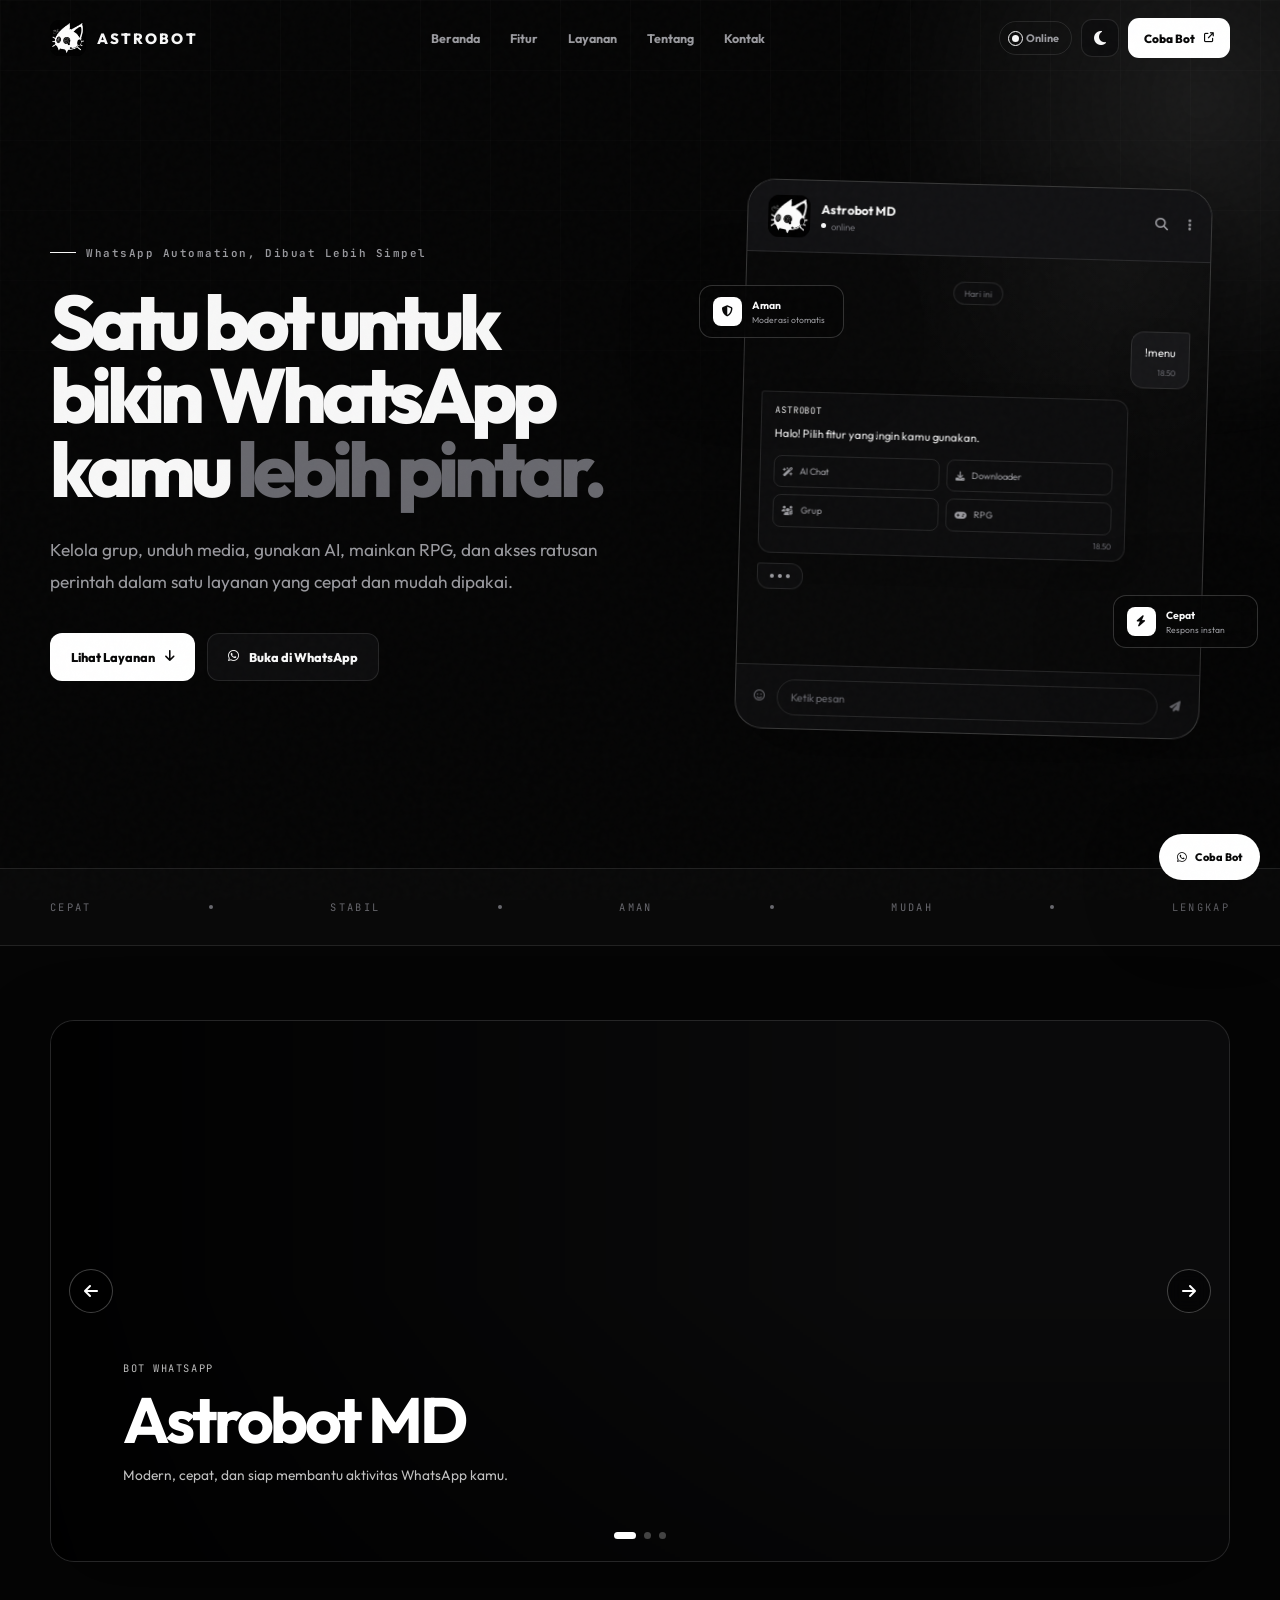
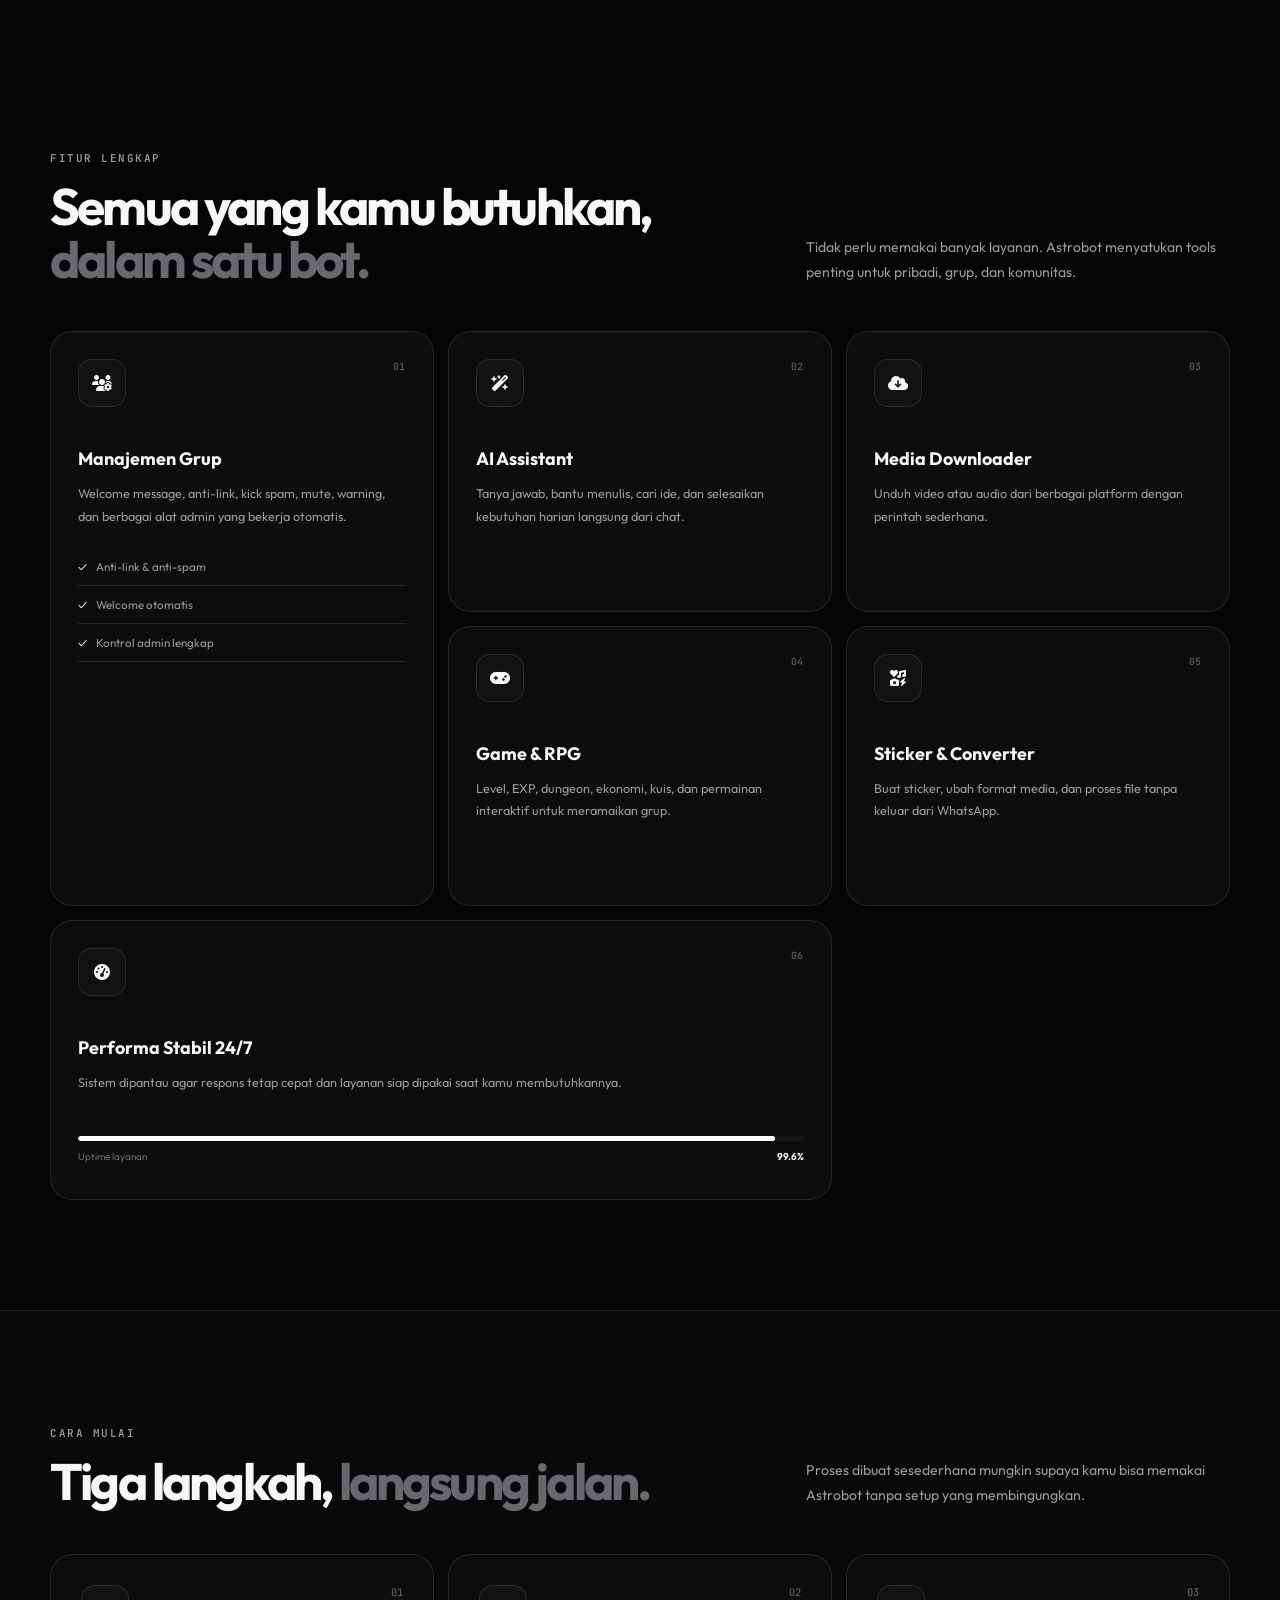
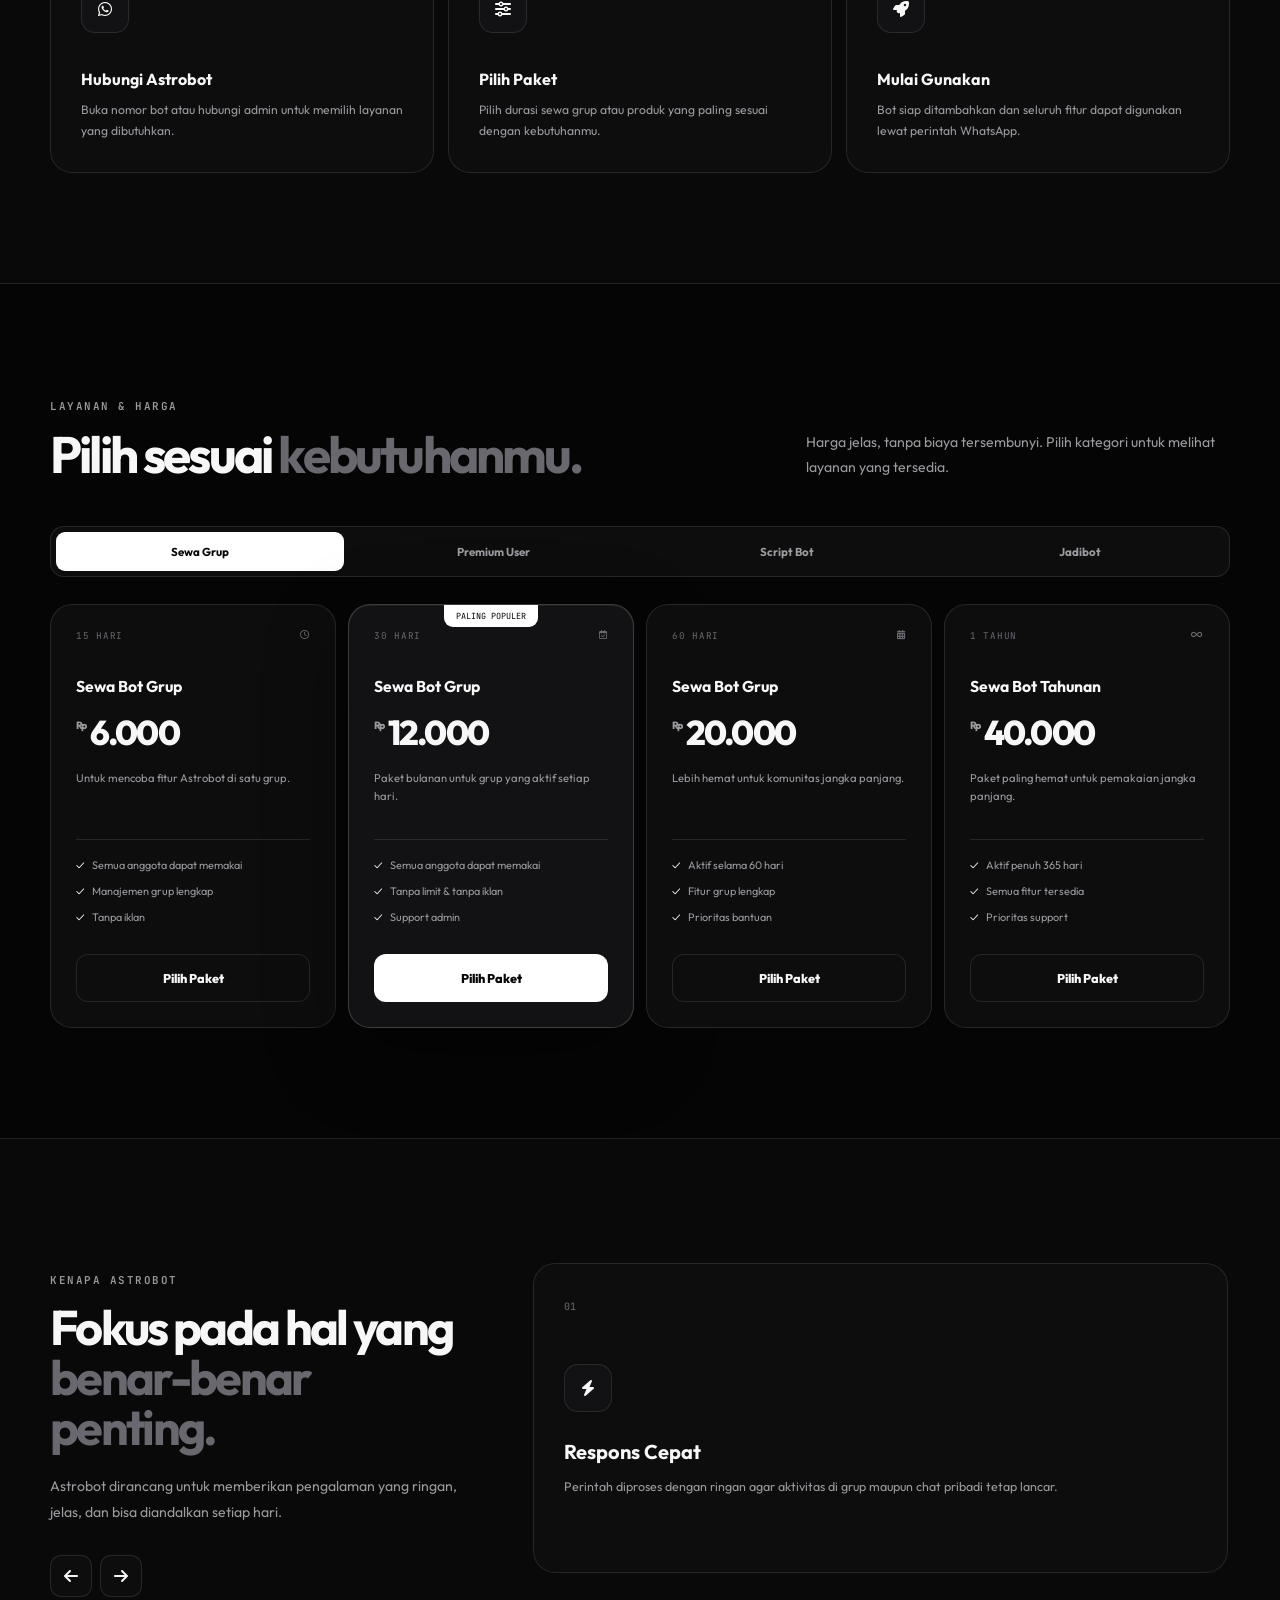
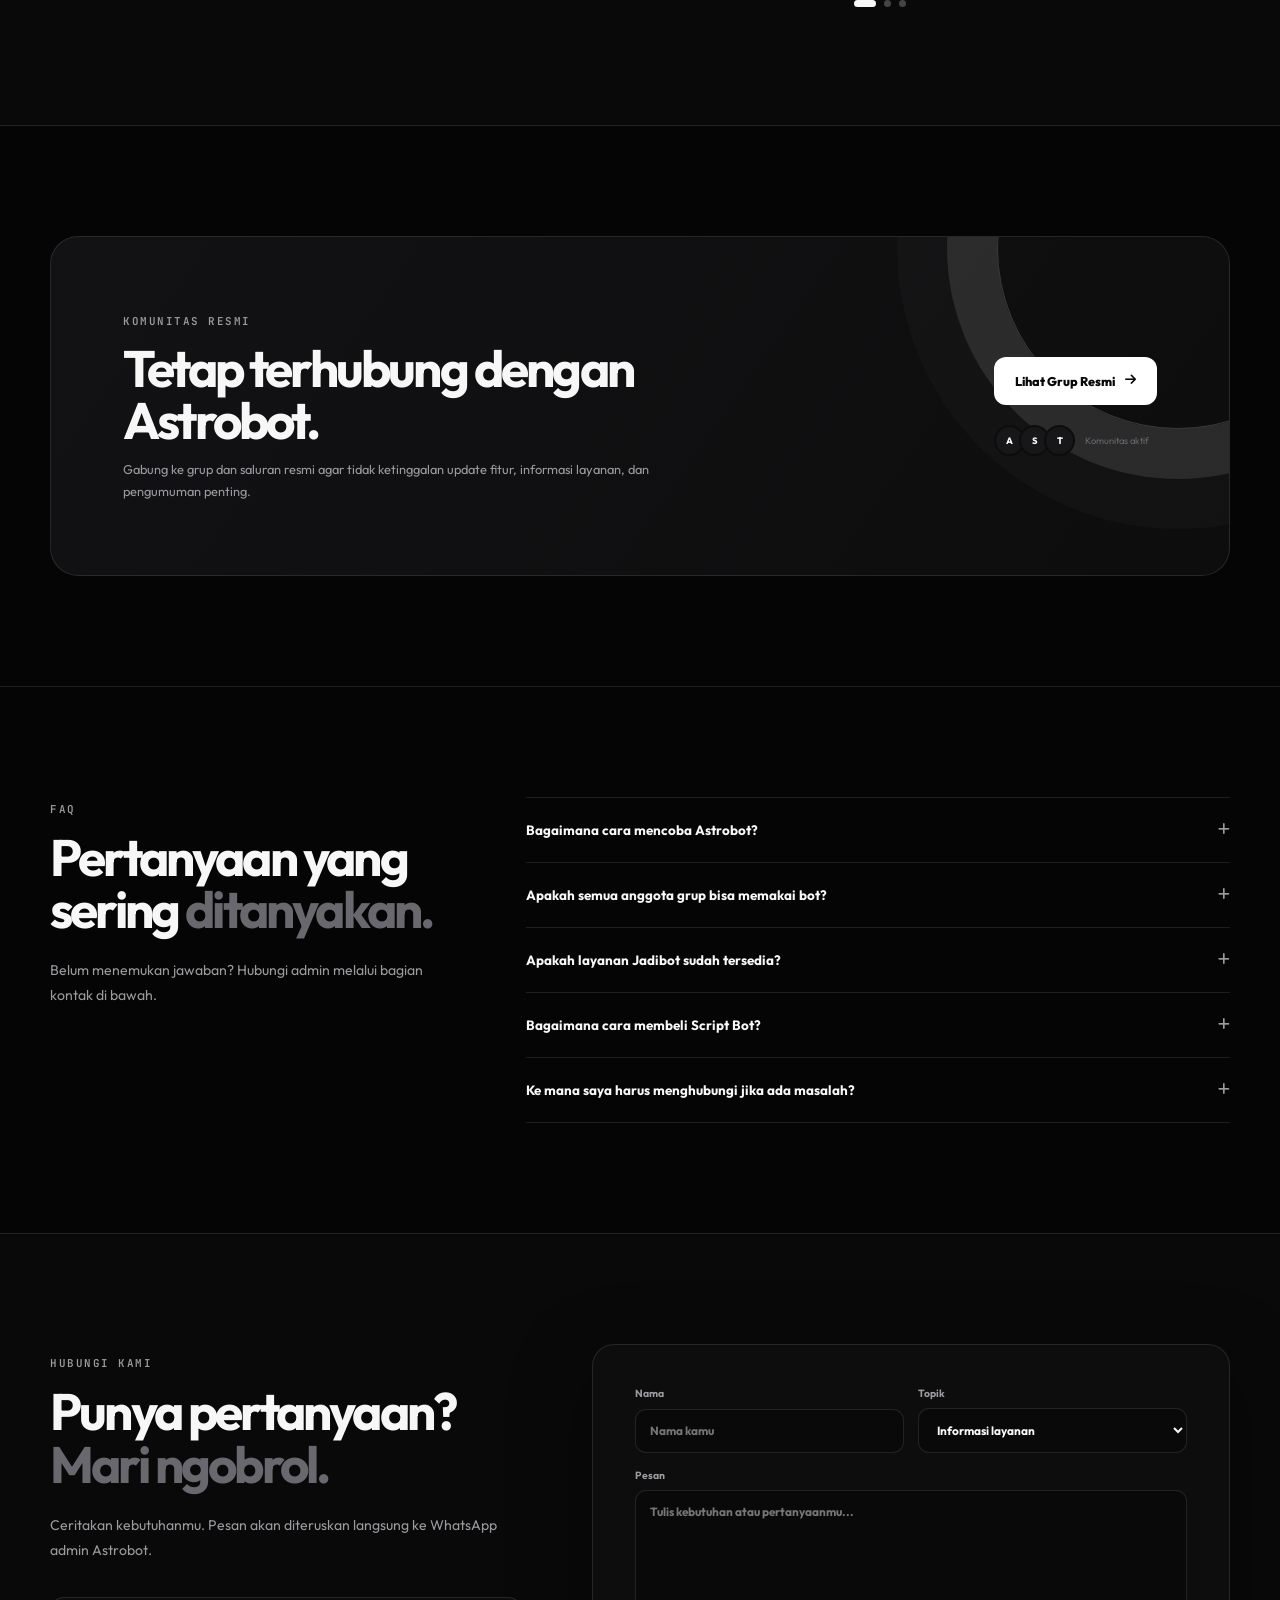
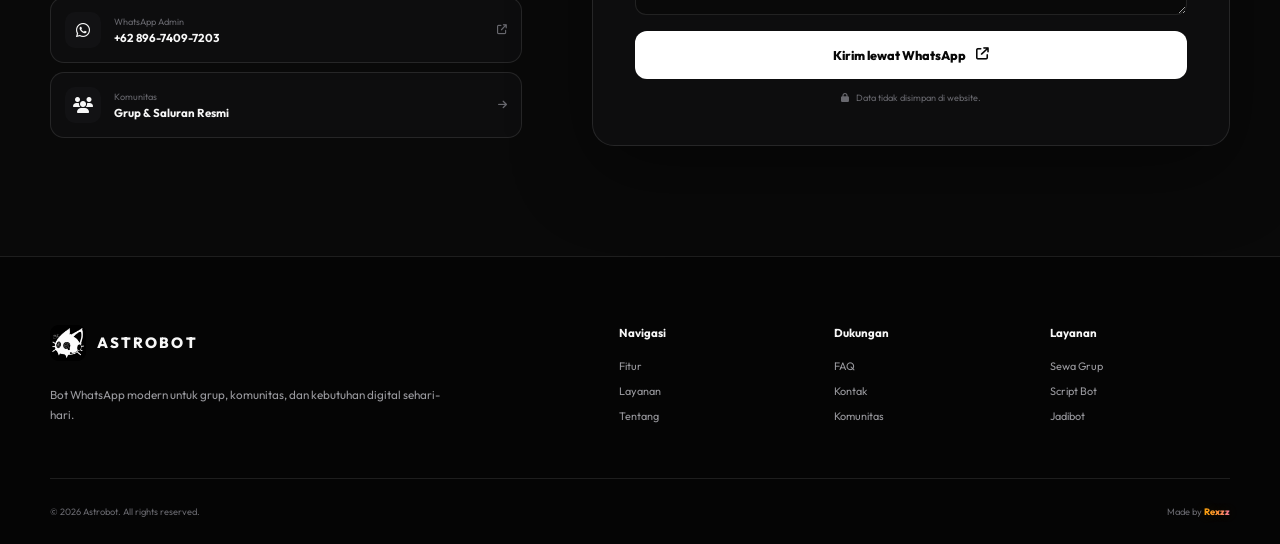
==== commit c5e4da35: "Add files via upload" ====
--- a/index.html
+++ b/index.html
@@ -10,6 +10,7 @@
   <meta property="og:title" content="Astrobot - Bot WhatsApp Modern">
   <meta property="og:description" content="Satu bot untuk grup, downloader, AI, game, dan berbagai kebutuhan WhatsApp.">
   <meta property="og:image" content="https://raw.githubusercontent.com/rexxzastrobotz/Web-resmi-/main/IMG-20260729-WA0029.jpg">
+  <link rel="icon" type="image/png" href="thumbnail%26logo/Astrobot-Logo.png">
   <link rel="preconnect" href="https://fonts.googleapis.com">
   <link rel="preconnect" href="https://fonts.gstatic.com" crossorigin>
   <link href="https://fonts.googleapis.com/css2?family=Outfit:wght@400;500;600;700;800&amp;family=JetBrains+Mono:wght@500;600&amp;display=swap" rel="stylesheet">
@@ -25,7 +26,7 @@
     <div class="header-inner">
       <a class="brand" href="#home" aria-label="Astrobot beranda">
         <span class="brand-mark brand-mark-logo" aria-hidden="true">
-          <img src="Astrobot-Logo.png?v=6" alt="" width="1024" height="1024">
+          <img src="thumbnail%26logo/Astrobot-Logo.png?v=6" alt="" width="1024" height="1024">
         </span>
         <span class="brand-name">ASTROBOT</span>
       </a>
@@ -61,7 +62,7 @@
       <a href="#services">Layanan</a>
       <a href="#about">Tentang</a>
       <a href="#contact">Kontak</a>
-      <a href="/group">Komunitas Resmi</a>
+      <a href="group/">Komunitas Resmi</a>
     </nav>
   </header>
 
@@ -84,7 +85,7 @@
             <div class="window-bar">
               <div class="window-brand">
                 <span class="bot-avatar bot-avatar-logo" aria-hidden="true">
-                  <img src="Astrobot-Logo.png?v=6" alt="" width="1024" height="1024">
+                  <img src="thumbnail%26logo/Astrobot-Logo.png?v=6" alt="" width="1024" height="1024">
                 </span>
                 <div><strong>Astrobot MD</strong><small><span></span> online</small></div>
               </div>
@@ -235,7 +236,7 @@
         </div>
 
         <div class="service-panel" data-service-panel="premium" hidden>
-          <div class="unavailable-card"><div class="unavailable-icon"><i class="fas fa-lock"></i></div><span>PREMIUM USER</span><h3>Belum Tersedia</h3><p>Pendaftaran Premium User sedang ditutup. Informasi pembukaan akan diumumkan melalui saluran resmi Astrobot.</p><a class="button button-secondary" href="/group">Ikuti Informasi</a></div>
+          <div class="unavailable-card"><div class="unavailable-icon"><i class="fas fa-lock"></i></div><span>PREMIUM USER</span><h3>Belum Tersedia</h3><p>Pendaftaran Premium User sedang ditutup. Informasi pembukaan akan diumumkan melalui saluran resmi Astrobot.</p><a class="button button-secondary" href="group/">Ikuti Informasi</a></div>
         </div>
 
         <div class="service-panel" data-service-panel="script" hidden>
@@ -272,7 +273,7 @@
       <div class="container">
         <div class="community-card reveal">
           <div class="community-copy"><span class="section-kicker">KOMUNITAS RESMI</span><h2>Tetap terhubung dengan Astrobot.</h2><p>Gabung ke grup dan saluran resmi agar tidak ketinggalan update fitur, informasi layanan, dan pengumuman penting.</p></div>
-          <div class="community-actions"><a class="button button-primary" href="/group">Lihat Grup Resmi <i class="fas fa-arrow-right"></i></a><div class="member-stack"><span>A</span><span>S</span><span>T</span><small>Komunitas aktif</small></div></div>
+          <div class="community-actions"><a class="button button-primary" href="group/">Lihat Grup Resmi <i class="fas fa-arrow-right"></i></a><div class="member-stack"><span>A</span><span>S</span><span>T</span><small>Komunitas aktif</small></div></div>
         </div>
       </div>
     </section>
@@ -298,7 +299,7 @@
           <p>Ceritakan kebutuhanmu. Pesan akan diteruskan langsung ke WhatsApp admin Astrobot.</p>
           <div class="contact-methods">
             <a href="https://wa.me/6289674097203" target="_blank" rel="noopener noreferrer"><i class="fab fa-whatsapp"></i><span><small>WhatsApp Admin</small><strong>+62 896-7409-7203</strong></span><i class="fas fa-arrow-up-right-from-square"></i></a>
-            <a href="/group"><i class="fas fa-users"></i><span><small>Komunitas</small><strong>Grup &amp; Saluran Resmi</strong></span><i class="fas fa-arrow-right"></i></a>
+            <a href="group/"><i class="fas fa-users"></i><span><small>Komunitas</small><strong>Grup &amp; Saluran Resmi</strong></span><i class="fas fa-arrow-right"></i></a>
           </div>
         </div>
         <form class="contact-form reveal delay-1" id="contactForm">
@@ -316,13 +317,13 @@
       <div class="footer-brand">
         <a class="brand" href="#home">
           <span class="brand-mark brand-mark-logo" aria-hidden="true">
-            <img src="Astrobot-Logo.png?v=6" alt="" width="1024" height="1024">
+            <img src="thumbnail%26logo/Astrobot-Logo.png?v=6" alt="" width="1024" height="1024">
           </span>
           <span class="brand-name">ASTROBOT</span>
         </a>
         <p>Bot WhatsApp modern untuk grup, komunitas, dan kebutuhan digital sehari-hari.</p>
       </div>
-      <div class="footer-links"><div><strong>Navigasi</strong><a href="#features">Fitur</a><a href="#services">Layanan</a><a href="#about">Tentang</a></div><div><strong>Dukungan</strong><a href="#faq">FAQ</a><a href="#contact">Kontak</a><a href="/group">Komunitas</a></div><div><strong>Layanan</strong><a href="#services">Sewa Grup</a><a href="#services">Script Bot</a><a href="#services">Jadibot</a></div></div>
+      <div class="footer-links"><div><strong>Navigasi</strong><a href="#features">Fitur</a><a href="#services">Layanan</a><a href="#about">Tentang</a></div><div><strong>Dukungan</strong><a href="#faq">FAQ</a><a href="#contact">Kontak</a><a href="group/">Komunitas</a></div><div><strong>Layanan</strong><a href="#services">Sewa Grup</a><a href="#services">Script Bot</a><a href="#services">Jadibot</a></div></div>
     </div>
     <div class="container footer-bottom"><span>© 2026 Astrobot. All rights reserved.</span><span>Made by <span class="footer-rexzz">Rexzz</span></span></div>
   </footer>
